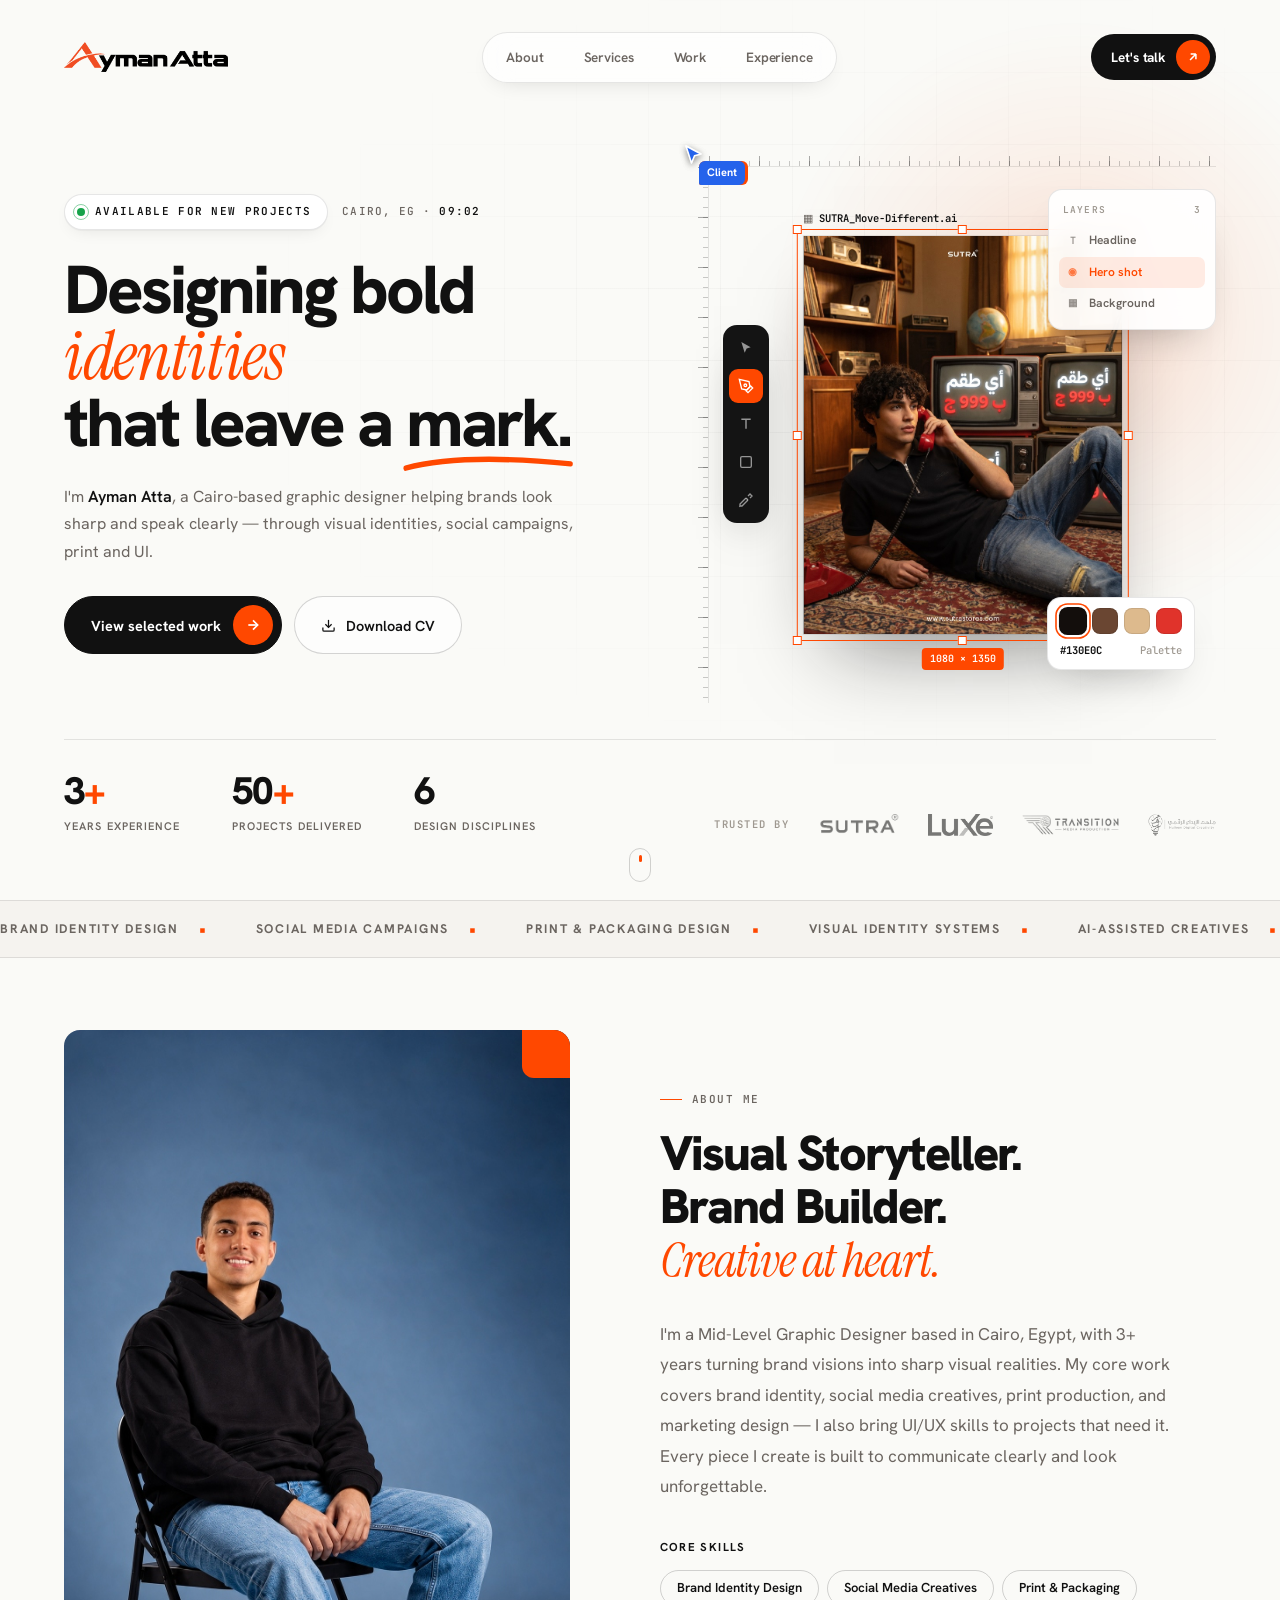
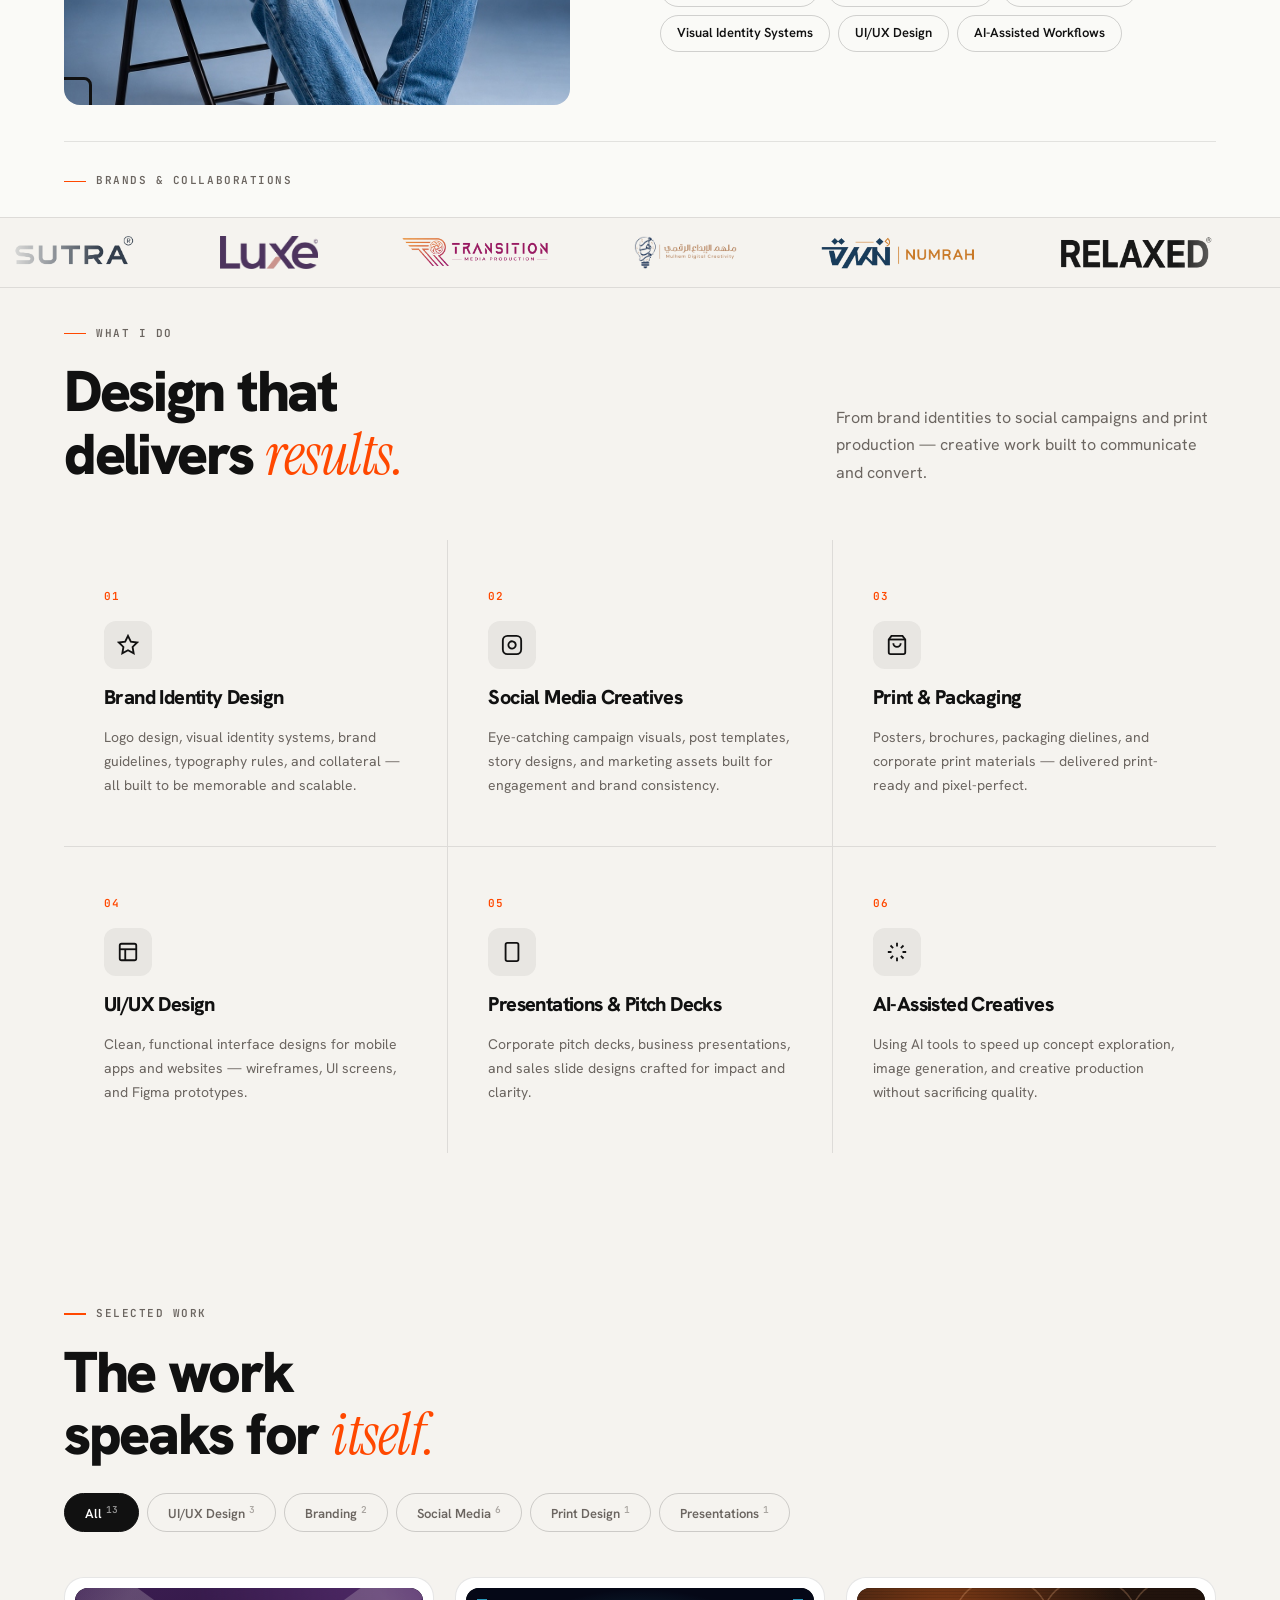
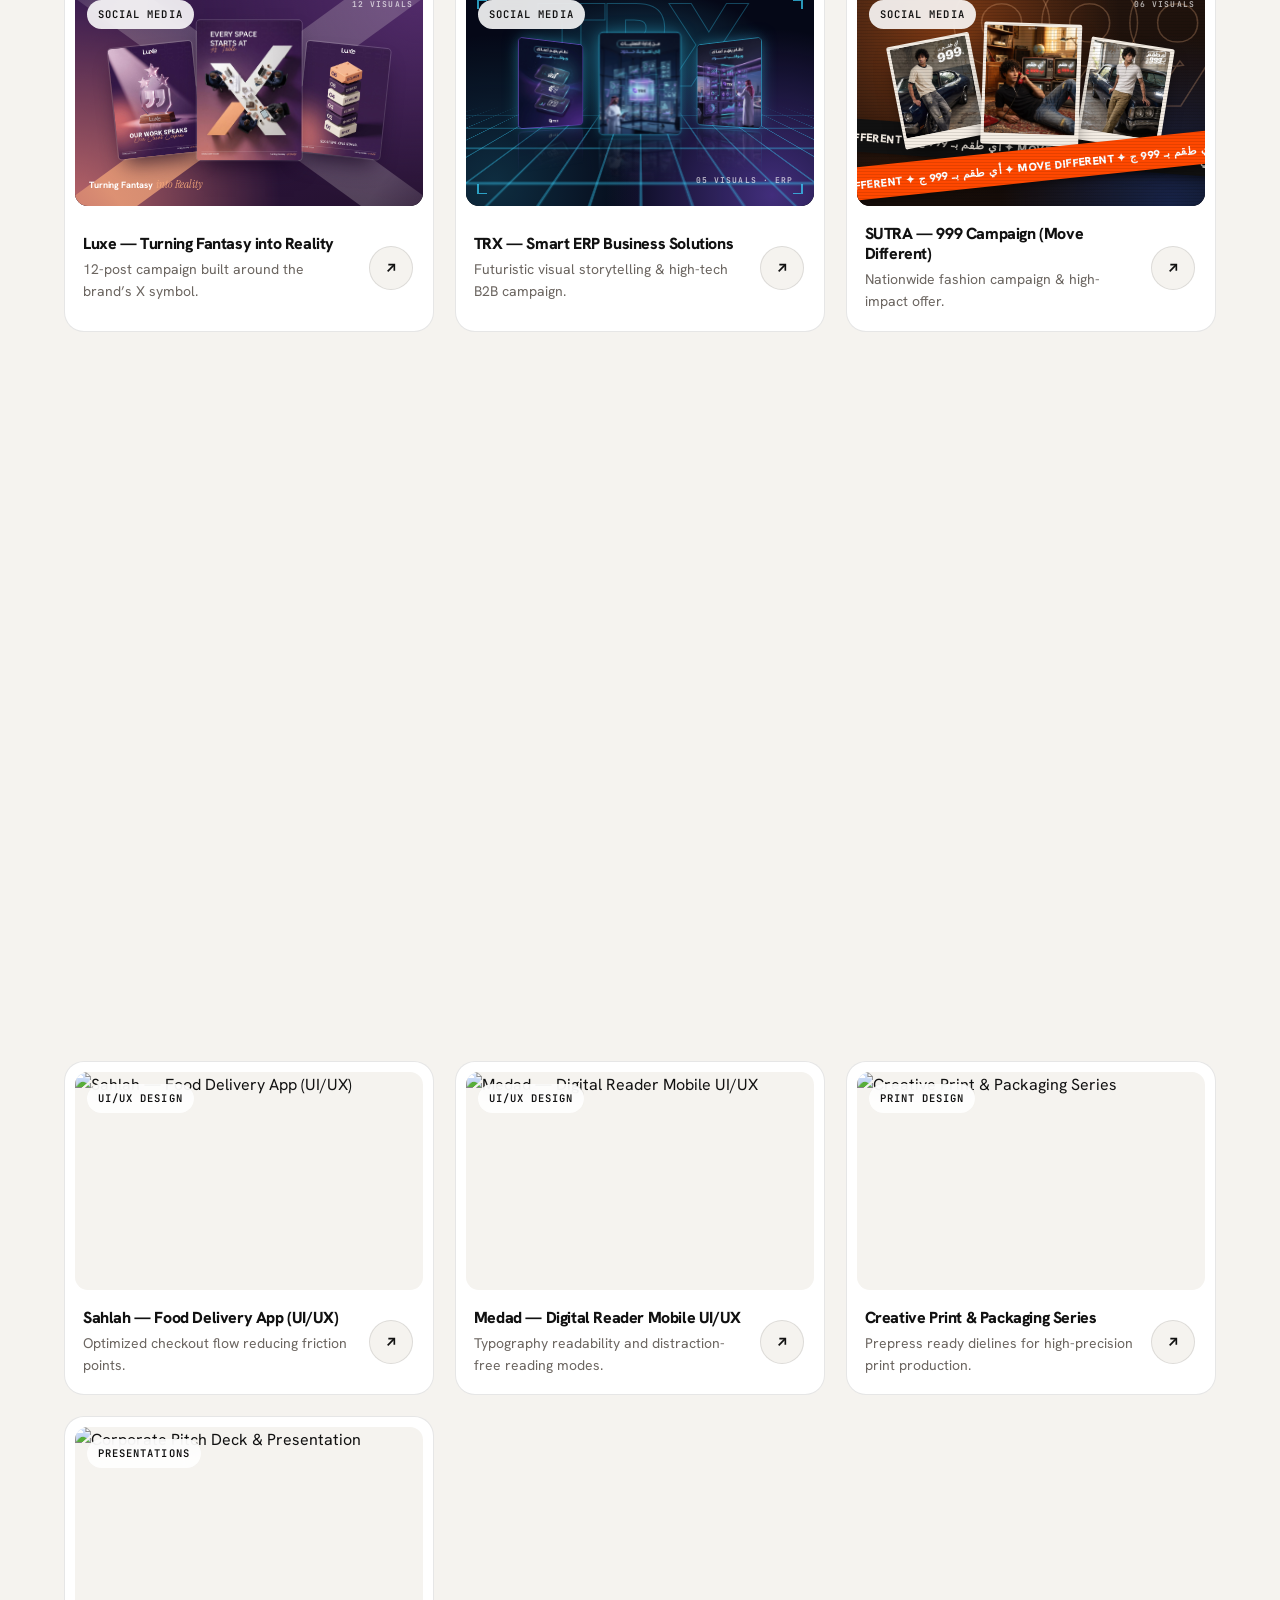
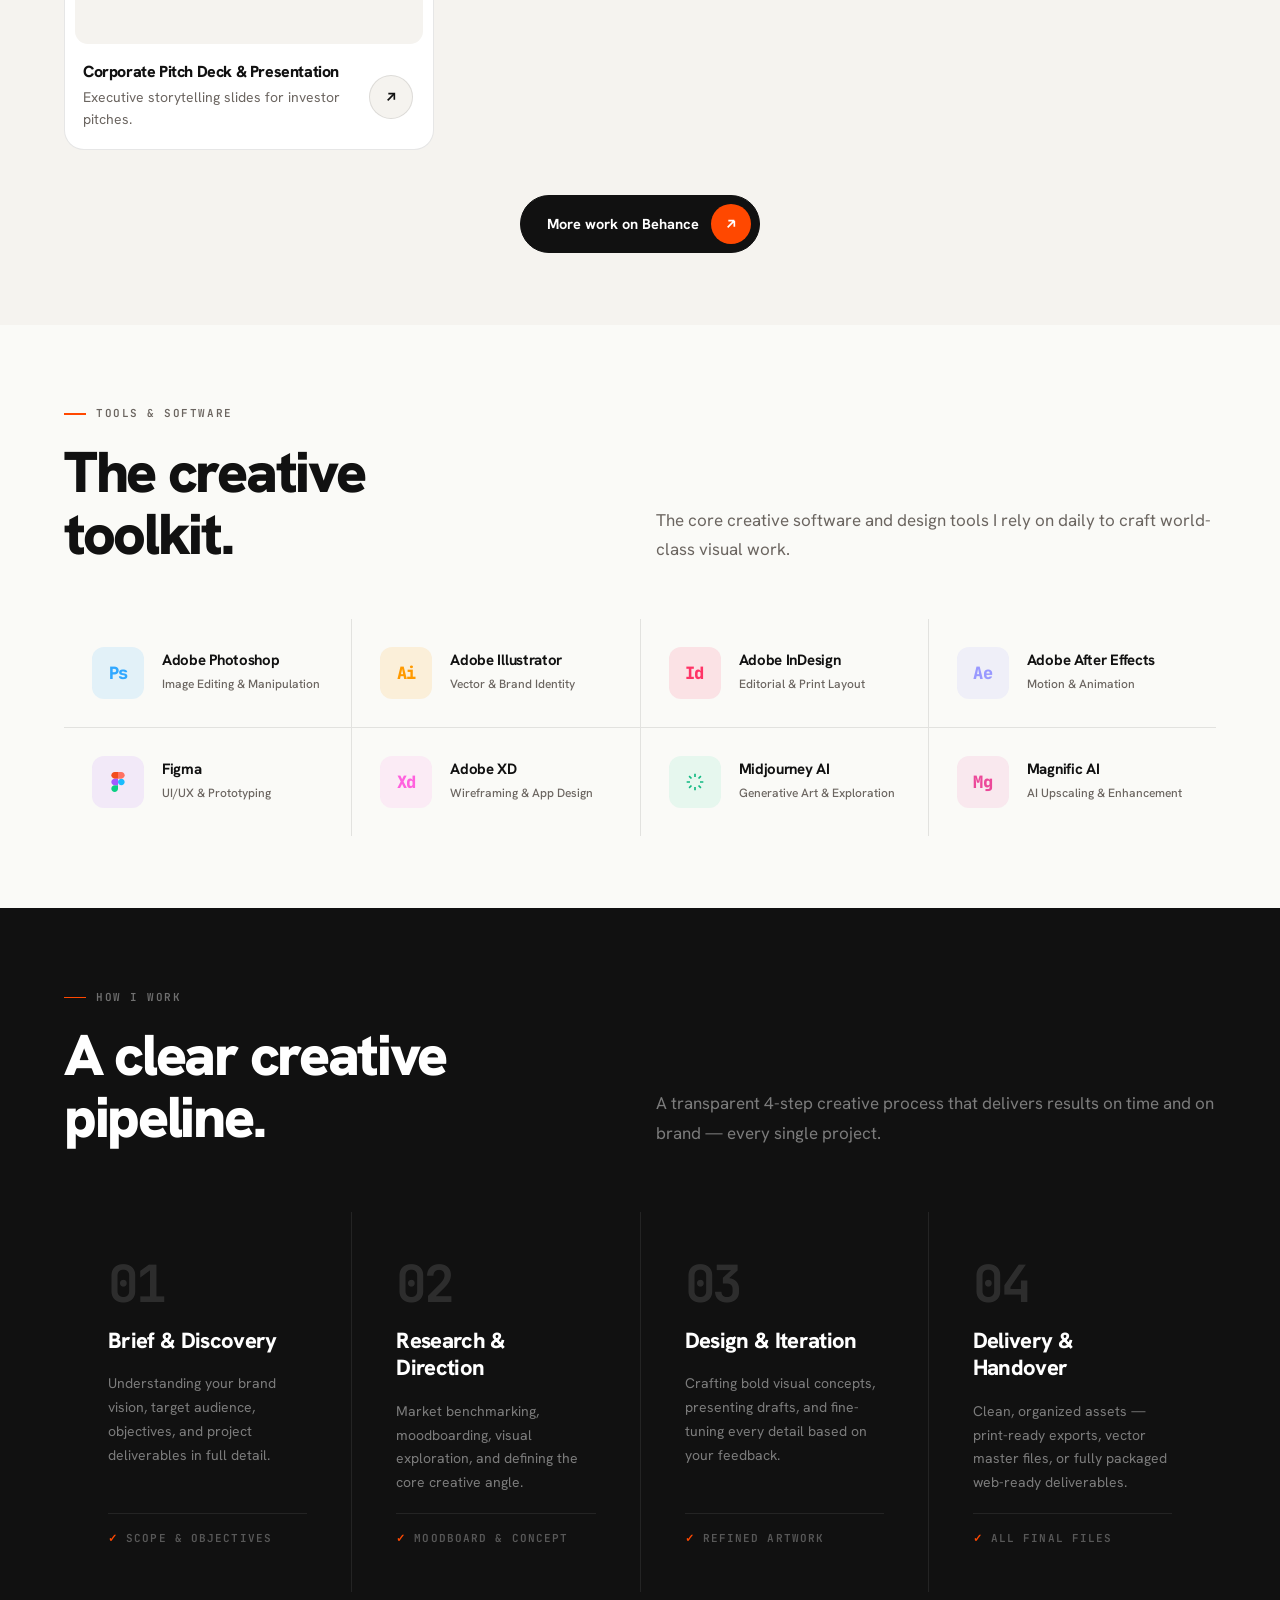
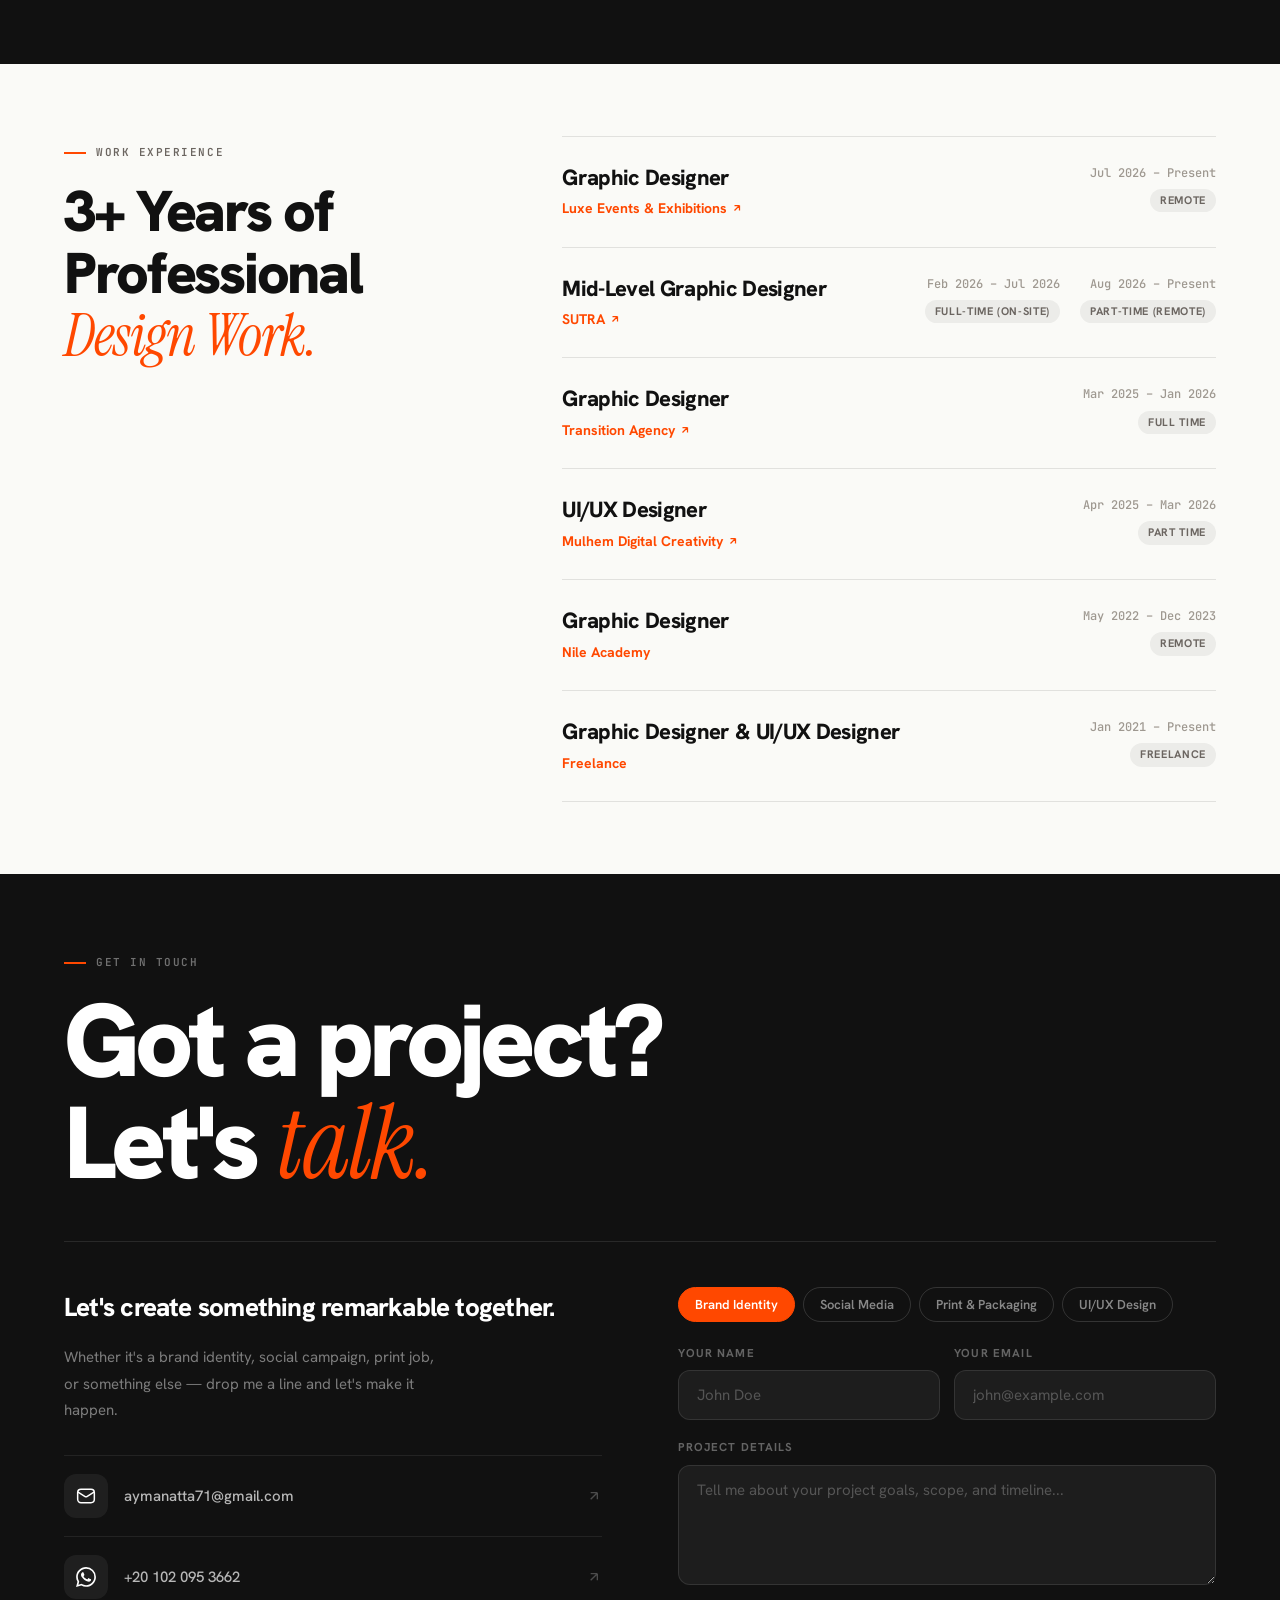
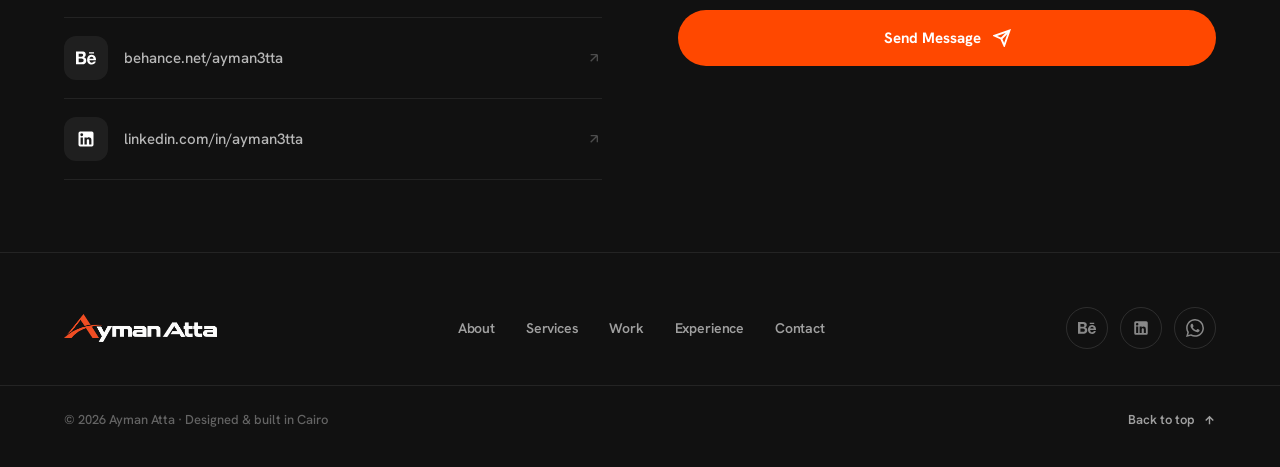
==== index.html @ 7c8985bf "feat: add luxe cover styling and version cache-busting for assets" ====
<!DOCTYPE html>
<html lang="en" class="scroll-smooth">
<head>
  <meta charset="UTF-8">
  <meta name="viewport" content="width=device-width, initial-scale=1.0">
  <title>Ayman Atta | Graphic Designer &amp; Visual Identity Specialist</title>
  <meta name="description" content="Portfolio of Ayman Atta, Mid-Level Graphic Designer based in Cairo, Egypt. Specializing in Brand Identity, Visual Design, Social Media, and Print.">
  <meta name="author" content="Ayman Atta">
  <meta name="keywords" content="Ayman Atta, Graphic Designer, Brand Identity, Visual Identity, Cairo, Egypt, Social Media Design, Print Design, UI/UX">
  <meta name="robots" content="index, follow">
  <meta name="theme-color" content="#FAFAF7">
  <meta property="og:title" content="Ayman Atta | Graphic Designer &amp; Visual Identity Specialist">
  <meta property="og:description" content="Crafting sharp visual identities, compelling print designs, and scroll-stopping social campaigns.">
  <meta property="og:type" content="website">
  <meta property="og:url" content="https://aymanatta.com/">
  <meta property="og:image" content="https://aymanatta.com/assets/projects/sutra-999/sutra-5.jpg">
  <meta property="og:site_name" content="Ayman Atta">
  <meta name="twitter:card" content="summary_large_image">
  <meta name="twitter:title" content="Ayman Atta | Graphic Designer &amp; Visual Identity Specialist">
  <meta name="twitter:description" content="Crafting sharp visual identities, compelling print designs, and scroll-stopping social campaigns.">
  <meta name="twitter:image" content="https://aymanatta.com/assets/projects/sutra-999/sutra-5.jpg">
  <link rel="canonical" href="https://aymanatta.com/">
  <link rel="preload" as="image" href="assets/projects/sutra-999/sutra-5.jpg">
  <script type="application/ld+json">{"@context":"https://schema.org","@type":"Person","name":"Ayman Atta","jobTitle":"Graphic Designer & Visual Identity Specialist","url":"https://aymanatta.com/","image":"https://aymanatta.com/assets/ayman.jpg","email":"mailto:aymanatta71@gmail.com","address":{"@type":"PostalAddress","addressLocality":"Cairo","addressCountry":"EG"},"sameAs":["https://behance.net/ayman3tta","https://linkedin.com/in/ayman3tta"],"knowsAbout":["Brand Identity","Visual Identity","Social Media Design","Print Design","UI/UX Design"]}</script>
  <link rel="icon" type="image/png" href="assets/favicon.png">
  <link rel="apple-touch-icon" href="assets/favicon.png">
  <link rel="preconnect" href="https://fonts.googleapis.com">
  <link rel="preconnect" href="https://fonts.gstatic.com" crossorigin>
  <link href="https://fonts.googleapis.com/css2?family=Hanken+Grotesk:ital,wght@0,300;0,400;0,500;0,600;0,700;0,800;0,900;1,400&family=Instrument+Serif:ital@0;1&family=JetBrains+Mono:wght@400;500;600;700&display=swap" rel="stylesheet">
  <link rel="stylesheet" href="assets/covers.css?v=4">
  <style>
    :root{--bg:#FAFAF7;--bg-warm:#F5F3EF;--bg-dark:#111111;--text:#111111;--text-muted:#6B6560;--text-dim:#9E9890;--accent:#FF4800;--border:rgba(17,17,17,0.10);--border-dark:rgba(17,17,17,0.18);--font-sans:'Hanken Grotesk',-apple-system,BlinkMacSystemFont,'Segoe UI',sans-serif;--font-mono:'JetBrains Mono','Courier New',monospace;--font-serif:'Instrument Serif',Georgia,'Times New Roman',serif;--maxw:1480px;--ease-out:cubic-bezier(0.16,1,0.3,1);--ease-in:cubic-bezier(0.85,0,0.15,1);--t:all 0.42s var(--ease-out)}
    *,*::before,*::after{box-sizing:border-box;margin:0;padding:0}
    html{scroll-behavior:smooth}
    body{background:var(--bg);color:var(--text);font-family:var(--font-sans);-webkit-font-smoothing:antialiased;overflow-x:hidden;line-height:1.6}
    ::selection{background:var(--accent);color:#fff}
    a{color:inherit;text-decoration:none}
    img{max-width:100%;display:block}
    button{cursor:pointer;font-family:var(--font-sans)}
    ::-webkit-scrollbar{width:6px}
    ::-webkit-scrollbar-track{background:var(--bg)}
    ::-webkit-scrollbar-thumb{background:#D0CDC6;border-radius:3px}
    ::-webkit-scrollbar-thumb:hover{background:var(--accent)}
    .wrap{max-width:var(--maxw);margin:0 auto;padding:0 clamp(20px,5vw,80px)}

    /* PRELOADER */
    #preloader{position:fixed;inset:0;z-index:99999;overflow:hidden;display:flex;flex-direction:column;pointer-events:auto;-webkit-user-select:none;user-select:none}
    .pre-curtain{position:absolute;width:100%;height:50.2%;left:0;right:0;will-change:transform}
    .pct-o{top:0;background-color:#FF4800;z-index:1;transition:transform .92s cubic-bezier(.85,0,.15,1) 90ms;transform:translateY(0%)}
    .pcb-o{bottom:0;background-color:#FF4800;z-index:1;transition:transform .92s cubic-bezier(.85,0,.15,1) 90ms;bottom:0;transform:translateY(0%)}
    .pct-b{top:0;background-color:#0d0d0d;z-index:2;transition:transform .88s cubic-bezier(.85,0,.15,1);transform:translateY(0%)}
    .pcb-b{bottom:0;background-color:#0d0d0d;z-index:2;transition:transform .88s cubic-bezier(.85,0,.15,1);bottom:0;transform:translateY(0%)}
    #preloader.splitting{pointer-events:none}
    #preloader.splitting .pct-o,#preloader.splitting .pct-b{transform:translateY(-100%)}
    #preloader.splitting .pcb-o,#preloader.splitting .pcb-b{transform:translateY(100%)}
    #pre-stage{position:absolute;inset:0;z-index:10;display:flex;flex-direction:column;align-items:center;justify-content:center;color:#fff;pointer-events:none}
    .pre-brand{display:inline-flex;align-items:center;gap:clamp(3px,.5vw,7px);font-size:clamp(52px,9vw,88px);font-weight:900;letter-spacing:-.04em;line-height:1;margin-bottom:clamp(20px,3.5vh,36px)}
    .pre-char-box{display:inline-flex;overflow:hidden;height:1.15em;line-height:1.15em;vertical-align:middle;position:relative}
    .pct{display:inline-block;will-change:transform;animation:pRollT 3.4s cubic-bezier(.65,0,.35,1) infinite}
    .pcb{display:inline-block;position:absolute;top:0;left:0;will-change:transform;animation:pRollB 3.4s cubic-bezier(.65,0,.35,1) infinite}
    .pa{color:#FF4800}
    .pd0{animation-delay:0s}.pd1{animation-delay:70ms}.pd2{animation-delay:.14s}.pd3{animation-delay:.21s}.pd4{animation-delay:.28s}
    @keyframes pRollT{0%,20%{transform:translateY(0%)}45%,70%{transform:translateY(-135%)}92%,to{transform:translateY(0%)}}
    @keyframes pRollB{0%,20%{transform:translateY(135%)}45%,70%{transform:translateY(0%)}92%,to{transform:translateY(135%)}}
    #pre-counter{font-family:var(--font-mono);font-size:clamp(44px,7.5vw,68px);font-weight:700;letter-spacing:-.04em;color:#fff;font-variant-numeric:tabular-nums;line-height:1}
    #pre-welcome{position:absolute;inset:0;display:none;align-items:center;justify-content:center;transition:opacity .35s ease,transform .35s ease}
    #pre-welcome.active{display:flex}
    #pre-welcome.pre-welcome-fade-out{opacity:0;transform:scale(1.06);pointer-events:none}
    .pre-welcome-row{display:flex;align-items:center;gap:clamp(2px,.7vw,10px)}
    .pwc{font-size:clamp(52px,12vw,148px);font-weight:900;letter-spacing:-.04em;color:#fff;text-transform:uppercase;opacity:0;will-change:transform,opacity;animation-duration:.58s;animation-timing-function:cubic-bezier(.16,1,.3,1);animation-fill-mode:forwards;animation-delay:var(--wd)}
    .pre-welcome-active .pfw{animation-name:flyT}
    .pre-welcome-active .pfb{animation-name:flyB}
    @keyframes flyT{0%{opacity:0;transform:translateY(-200px) rotate(-8deg)}to{opacity:1;transform:none}}
    @keyframes flyB{0%{opacity:0;transform:translateY(200px) rotate(8deg)}to{opacity:1;transform:none}}
    #pre-loading{display:flex;flex-direction:column;align-items:center;transition:opacity .3s,transform .3s}
    #pre-loading.fo{opacity:0;pointer-events:none;transform:scale(.92)}

    /* HEADER */
    #site-header{position:fixed;top:0;left:0;right:0;z-index:500;pointer-events:none;opacity:0;transform:translateY(-20px);transition:opacity .5s var(--ease-out),transform .5s var(--ease-out)}
    #site-header.visible{opacity:1;transform:translateY(0);pointer-events:auto}
    #site-header.scrolled .header-inner{padding-top:12px;padding-bottom:12px;background:rgba(250,250,247,.82);backdrop-filter:blur(18px);-webkit-backdrop-filter:blur(18px);border-bottom:1px solid var(--border)}
    #site-header.scrolled nav ul{box-shadow:none;background:rgba(17,17,17,.03)}
    .header-inner{max-width:var(--maxw);margin:0 auto;padding:clamp(20px,3.5vh,32px) clamp(20px,5vw,80px);display:flex;align-items:center;justify-content:space-between;transition:padding .4s var(--ease-out),background .4s ease}
    .nav-logo{display:inline-flex;align-items:center;position:relative}
    .site-logo{height:30px;width:auto;display:block;transition:transform .3s var(--ease-out)}
    .nav-logo:hover .site-logo{transform:scale(1.05)}
    nav ul{list-style:none;display:flex;gap:4px;padding:5px;border-radius:100px;background:rgba(255,255,255,.7);border:1px solid var(--border);backdrop-filter:blur(14px);-webkit-backdrop-filter:blur(14px);box-shadow:0 8px 24px -14px rgba(17,17,17,.2)}
    nav a{display:block;font-size:13.5px;font-weight:600;letter-spacing:-.01em;color:var(--text-muted);position:relative;padding:9px 18px;border-radius:100px;transition:color .25s,background .25s}
    
    nav a:hover,nav a.active{color:var(--text)}
    nav a:hover{background:rgba(17,17,17,.05)}
    nav a.active{background:var(--text);color:#fff}
    .btn-circle{display:inline-flex;align-items:center;gap:10px;padding:6px 6px 6px 20px;border-radius:100px;background:var(--text);color:#fff;font-size:13.5px;font-weight:700;letter-spacing:-.01em;transition:var(--t)}
    .btn-circle .bc-i{width:34px;height:34px;border-radius:50%;background:var(--accent);display:flex;align-items:center;justify-content:center;transition:transform .4s var(--ease-out),background .3s}
    .btn-circle:hover .bc-i{background:#fff;color:var(--accent);transform:rotate(-45deg)}
    .btn-circle:hover{background:var(--accent);transform:translateY(-1px)}
    .hamburger{display:none;flex-direction:column;gap:5px;background:none;border:none;padding:4px}
    .hamburger span{display:block;width:24px;height:2px;background:var(--text);border-radius:2px;transition:var(--t)}
    .hamburger.open span:nth-child(1){transform:translateY(7px) rotate(45deg)}
    .hamburger.open span:nth-child(2){opacity:0}
    .hamburger.open span:nth-child(3){transform:translateY(-7px) rotate(-45deg)}
    .mobile-nav{display:none;position:fixed;inset:0;z-index:490;background:var(--bg);padding:88px clamp(20px,5vw,40px) 32px;flex-direction:column;transform:translateY(-100%);transition:transform .55s var(--ease-in)}
    .mobile-nav{visibility:hidden;transition:transform .55s var(--ease-in),visibility 0s linear .55s}
    .mobile-nav.open{transform:translateY(0);visibility:visible;transition:transform .55s var(--ease-in),visibility 0s}
    .mobile-nav a{display:flex;align-items:center;justify-content:space-between;font-size:clamp(22px,5vw,28px);font-weight:800;letter-spacing:-.03em;color:var(--text);padding:18px 0;border-bottom:1px solid var(--border);transition:color .2s,padding-left .2s}
    .mobile-nav a:hover,.mobile-nav a:active{color:var(--accent);padding-left:6px}
    .mn-foot{margin-top:auto;display:flex;flex-direction:column;gap:18px}
    .mobile-nav .mn-foot .btn-p{justify-content:space-between;font-size:15px;color:#fff;border-bottom:none;padding:8px 8px 8px 22px}
    .mobile-nav .mn-foot .btn-p:hover{padding-left:22px;color:#fff}
    .mn-soc{display:flex;gap:20px}
    .mobile-nav .mn-soc a{font-size:13px;font-weight:600;letter-spacing:0;color:var(--text-muted);padding:0;border:none}


    /* HERO (v2) */
    #home{min-height:100svh;display:flex;flex-direction:column;justify-content:center;padding:clamp(104px,14vh,132px) 0 clamp(28px,5vh,48px);position:relative;overflow:hidden;background:var(--bg);isolation:isolate}
    .hero-grid-bg{position:absolute;inset:0;z-index:-1;pointer-events:none;background-image:linear-gradient(to right,rgba(17,17,17,.045) 1px,transparent 1px),linear-gradient(to bottom,rgba(17,17,17,.045) 1px,transparent 1px);background-size:72px 72px;-webkit-mask-image:radial-gradient(ellipse 70% 60% at 70% 40%,#000 0%,transparent 75%);mask-image:radial-gradient(ellipse 70% 60% at 70% 40%,#000 0%,transparent 75%)}
    .hero-glow{position:absolute;z-index:-1;pointer-events:none;width:clamp(420px,48vw,760px);aspect-ratio:1;right:-8%;top:2%;border-radius:50%;background:radial-gradient(circle,rgba(255,72,0,.16) 0%,rgba(255,72,0,.05) 40%,transparent 70%);filter:blur(10px);animation:blobPulse 9s ease-in-out infinite}
    @keyframes blobPulse{0%,100%{transform:scale(1)}50%{transform:scale(1.08) translate(-20px,20px)}}

    #home>.wrap{width:100%}
    .hero-layout{display:grid;grid-template-columns:minmax(0,1.05fr) minmax(0,1fr);gap:clamp(32px,5vw,88px);align-items:center}
    .hero-cnt{position:relative;z-index:2}

    /* reveal-on-load helper for hero parts */
    .h-in{opacity:0;transform:translateY(24px);transition:opacity .9s var(--ease-out),transform .9s var(--ease-out)}
    .h-in.in{opacity:1;transform:none}

    /* meta row */
    .hero-meta{display:flex;align-items:center;flex-wrap:wrap;gap:10px 14px;margin-bottom:clamp(18px,3vh,30px)}
    .hero-ey{display:inline-flex;align-items:center;gap:10px;font-family:var(--font-mono);font-size:11px;font-weight:600;letter-spacing:.12em;text-transform:uppercase;color:var(--text);background:#fff;border:1px solid var(--border);padding:8px 16px 8px 12px;border-radius:100px;box-shadow:0 1px 0 rgba(17,17,17,.03),0 6px 18px -8px rgba(17,17,17,.12)}
    .ey-dot{position:relative;width:8px;height:8px;border-radius:50%;background:#16a34a;flex-shrink:0}
    .ey-dot::after{content:'';position:absolute;inset:-4px;border-radius:50%;border:1.5px solid #16a34a;opacity:.5;animation:ping 2s var(--ease-out) infinite}
    @keyframes ping{0%{transform:scale(.6);opacity:.7}100%{transform:scale(1.6);opacity:0}}
    .hero-loc{font-family:var(--font-mono);font-size:11px;font-weight:500;letter-spacing:.1em;text-transform:uppercase;color:var(--text-muted);display:inline-flex;align-items:center;gap:8px}
    .hero-loc b{color:var(--text);font-weight:600;font-variant-numeric:tabular-nums}

    /* Title */
    .hero-title{font-size:clamp(46px,5.3vw,88px);font-weight:800;letter-spacing:-.045em;line-height:.98;color:var(--text)}
    .hero-title .ln{display:block;white-space:nowrap}
    .serif{font-family:var(--font-serif);font-weight:400;font-style:italic;letter-spacing:-.02em}
    .rot{position:relative;display:inline-grid;vertical-align:bottom;overflow:hidden;color:var(--accent);padding:0 .08em .06em 0;margin-bottom:-.06em}
    .rot-w{grid-area:1/1;display:block;white-space:nowrap;transform:translateY(105%);opacity:0;transition:transform .8s var(--ease-out),opacity .5s ease}
    .rot-w.on{transform:none;opacity:1}
    .rot-w.out{transform:translateY(-105%);opacity:0}
    .hero-title .mark{position:relative;white-space:nowrap}
    .hero-title .mark svg{position:absolute;left:-2%;bottom:-.12em;width:104%;height:.32em;overflow:visible}
    .hero-title .mark path{stroke:var(--accent);stroke-width:5;fill:none;stroke-linecap:round;stroke-dasharray:420;stroke-dashoffset:420;transition:stroke-dashoffset 1.2s var(--ease-out) .9s}
    .hero-title.in .mark path{stroke-dashoffset:0}

    .hero-desc{font-size:clamp(15px,1.25vw,17.5px);color:var(--text-muted);line-height:1.7;max-width:520px;margin-top:clamp(20px,3vh,30px)}
    .hero-desc strong{color:var(--text);font-weight:600}
    .hero-acts{display:flex;gap:12px;flex-wrap:wrap;margin-top:clamp(22px,3.5vh,34px)}

    /* CTA Buttons */
    .btn-p{display:inline-flex;align-items:center;gap:12px;padding:8px 8px 8px 26px;min-height:56px;border-radius:100px;background:var(--text);color:#fff;font-size:14.5px;font-weight:700;border:1.5px solid var(--text);transition:var(--t)}
    .btn-p .bi{width:40px;height:40px;border-radius:50%;background:var(--accent);display:inline-flex;align-items:center;justify-content:center;transition:transform .45s var(--ease-out)}
    .btn-p:hover{background:var(--accent);border-color:var(--accent);transform:translateY(-2px);box-shadow:0 14px 30px -12px rgba(255,72,0,.6)}
    .btn-p:hover .bi{background:#fff;color:var(--accent);transform:rotate(-45deg)}
    .modal-acts .btn-p{padding:12px 24px;min-height:0}
    .btn-s{display:inline-flex;align-items:center;gap:10px;padding:16px 26px;min-height:56px;border-radius:100px;background:rgba(255,255,255,.6);backdrop-filter:blur(6px);color:var(--text);font-size:14.5px;font-weight:600;border:1.5px solid var(--border-dark);transition:var(--t)}
    .btn-s:hover{border-color:var(--text);background:#fff;transform:translateY(-2px)}

    /* Hero visual: live design canvas */
    .hero-vis{position:relative;height:clamp(440px,62vh,600px);opacity:0;transform:translateY(24px);transition:opacity 1s var(--ease-out),transform 1s var(--ease-out)}
    .hero-vis.in{opacity:1;transform:none}
    .cv-ruler-x,.cv-ruler-y{position:absolute;pointer-events:none;color:var(--text-dim)}
    .cv-ruler-x{top:0;left:24px;right:0;height:22px;border-bottom:1px solid var(--border);background:repeating-linear-gradient(to right,rgba(17,17,17,.22) 0 1px,transparent 1px 10px) left bottom/100% 5px no-repeat,repeating-linear-gradient(to right,rgba(17,17,17,.35) 0 1px,transparent 1px 50px) left bottom/100% 10px no-repeat}
    .cv-ruler-y{top:22px;left:0;bottom:0;width:24px;border-right:1px solid var(--border);background:repeating-linear-gradient(to bottom,rgba(17,17,17,.22) 0 1px,transparent 1px 10px) right top/5px 100% no-repeat,repeating-linear-gradient(to bottom,rgba(17,17,17,.35) 0 1px,transparent 1px 50px) right top/10px 100% no-repeat}

    .cv-board{position:absolute;left:calc(50% + 12px);top:calc(50% + 11px);width:min(60%,380px);aspect-ratio:4/5;transform:translate(-50%,-50%);cursor:pointer}
    .cv-art{position:absolute;inset:0;overflow:hidden;background:#111;box-shadow:0 40px 80px -30px rgba(17,17,17,.5),0 0 0 1px rgba(17,17,17,.08)}
    .cv-art img{position:absolute;inset:0;width:100%;height:100%;object-fit:cover;opacity:0;transform:scale(1.08);transition:opacity .9s ease,transform 4.5s var(--ease-out)}
    .cv-art img.on{opacity:1;transform:scale(1)}
    .cv-art::after{content:'';position:absolute;inset:0;background:linear-gradient(115deg,transparent 40%,rgba(255,255,255,.35) 50%,transparent 60%);transform:translateX(-120%);pointer-events:none}
    .cv-art.flash::after{transition:transform .9s ease;transform:translateX(120%)}
    .cv-name{position:absolute;bottom:100%;left:0;margin-bottom:9px;font-family:var(--font-mono);font-size:10.5px;font-weight:500;color:var(--text-muted);white-space:nowrap;display:flex;gap:6px;align-items:center}
    .cv-name b{color:var(--text);font-weight:600}
    .cv-size{position:absolute;top:100%;left:50%;transform:translateX(-50%);margin-top:14px;font-family:var(--font-mono);font-size:10px;font-weight:600;color:#fff;background:var(--accent);padding:3px 8px;border-radius:4px;white-space:nowrap}
    .cv-sel{position:absolute;inset:-7px;border:1.5px solid var(--accent);pointer-events:none}
    .cv-sel i{position:absolute;width:9px;height:9px;background:#fff;border:1.5px solid var(--accent)}
    .cv-sel i:nth-child(1){top:-5px;left:-5px}.cv-sel i:nth-child(2){top:-5px;left:calc(50% - 4.5px)}.cv-sel i:nth-child(3){top:-5px;right:-5px}
    .cv-sel i:nth-child(4){top:calc(50% - 4.5px);right:-5px}.cv-sel i:nth-child(5){bottom:-5px;right:-5px}.cv-sel i:nth-child(6){bottom:-5px;left:calc(50% - 4.5px)}
    .cv-sel i:nth-child(7){bottom:-5px;left:-5px}.cv-sel i:nth-child(8){top:calc(50% - 4.5px);left:-5px}

    /* toolbar */
    .cv-tools{position:absolute;left:38px;top:50%;transform:translateY(-50%);z-index:6;display:flex;flex-direction:column;gap:4px;padding:6px;border-radius:14px;background:#141414;box-shadow:0 20px 40px -18px rgba(17,17,17,.6)}
    .cv-tools span{width:34px;height:34px;border-radius:9px;display:flex;align-items:center;justify-content:center;color:rgba(255,255,255,.55);transition:background .3s,color .3s}
    .cv-tools span.on{background:var(--accent);color:#fff}
    .cv-tools span svg{width:16px;height:16px}

    /* layers panel */
    .cv-layers{position:absolute;right:0;top:44px;z-index:6;width:168px;padding:10px;border-radius:14px;background:rgba(255,255,255,.92);backdrop-filter:blur(12px);-webkit-backdrop-filter:blur(12px);border:1px solid var(--border);box-shadow:0 20px 40px -22px rgba(17,17,17,.35)}
    .cv-ph{font-family:var(--font-mono);font-size:9.5px;font-weight:600;letter-spacing:.12em;text-transform:uppercase;color:var(--text-dim);padding:2px 4px 8px;display:flex;justify-content:space-between}
    .cv-layers div.r{display:flex;align-items:center;gap:8px;padding:6px 6px;border-radius:7px;font-size:12px;font-weight:600;color:var(--text-muted);transition:background .3s,color .3s}
    .cv-layers div.r.on{background:rgba(255,72,0,.1);color:var(--accent)}
    .cv-layers div.r em{font-style:normal;font-family:var(--font-mono);font-size:10px;width:16px;text-align:center;opacity:.7}

    /* palette panel */
    .cv-pal{position:absolute;right:4%;bottom:6%;z-index:6;padding:10px 12px;border-radius:14px;background:#fff;border:1px solid var(--border);box-shadow:0 20px 40px -22px rgba(17,17,17,.35)}
    .cv-sw{display:flex;gap:6px}
    .cv-sw i{width:26px;height:26px;border-radius:8px;box-shadow:inset 0 0 0 1px rgba(17,17,17,.1);transition:background .7s ease,transform .3s}
    .cv-sw i:first-child{transform:scale(1.08);box-shadow:inset 0 0 0 1px rgba(17,17,17,.1),0 0 0 2px #fff,0 0 0 3.5px var(--accent)}
    .cv-hex{margin-top:8px;font-family:var(--font-mono);font-size:10.5px;font-weight:600;color:var(--text);display:flex;justify-content:space-between;gap:10px}
    .cv-hex span{color:var(--text-dim);font-weight:500}

    /* live cursors + comment */
    .cv-cur{position:absolute;z-index:8;top:0;left:0;pointer-events:none;will-change:transform}
    .cv-cur svg{display:block;filter:drop-shadow(0 2px 3px rgba(0,0,0,.25))}
    .cv-cur b{position:absolute;left:14px;top:16px;font-size:11px;font-weight:700;color:#fff;padding:3px 8px;border-radius:6px 6px 6px 2px;white-space:nowrap}
    .cv-cur.me{animation:curA 10s cubic-bezier(.65,0,.35,1) infinite}
    .cv-cur.me b{background:var(--accent)}
    .cv-cur.cl{animation:curB 10s cubic-bezier(.65,0,.35,1) infinite}
    .cv-cur.cl b{background:#2563eb}
    @keyframes curA{0%,10%{left:30%;top:26%}30%,42%{left:68%;top:76%}62%,72%{left:84%;top:86%}88%{left:46%;top:46%}100%{left:30%;top:26%}}
    @keyframes curB{0%,20%{left:90%;top:58%}40%{left:40%;top:70%}52%,90%{left:24%;top:70%}100%{left:90%;top:58%}}
    .cv-cmt{position:absolute;z-index:9;left:3%;bottom:7%;display:flex;gap:8px;align-items:flex-start;max-width:210px;padding:10px 12px;border-radius:14px 14px 14px 4px;background:#fff;border:1px solid var(--border);box-shadow:0 20px 40px -18px rgba(17,17,17,.35);font-size:12px;line-height:1.4;color:var(--text);opacity:0;transform:translateY(8px) scale(.96);animation:cmt 10s var(--ease-out) infinite}
    .cv-cmt .av{width:24px;height:24px;border-radius:50%;background:#2563eb;color:#fff;font-size:11px;font-weight:800;display:flex;align-items:center;justify-content:center;flex-shrink:0}
    .cv-cmt small{display:block;font-size:10px;color:var(--text-dim);font-weight:600}
    @keyframes cmt{0%,52%{opacity:0;transform:translateY(8px) scale(.96)}58%,88%{opacity:1;transform:none}94%,100%{opacity:0;transform:translateY(-6px)}}

    /* bottom bar: stats + trusted */
    .hero-bottom{display:flex;align-items:flex-end;justify-content:space-between;gap:28px 48px;flex-wrap:wrap;margin-top:clamp(24px,4vh,48px);padding-top:clamp(22px,3.5vh,32px);border-top:1px solid var(--border)}
    .hero-stats{display:flex;gap:clamp(24px,4vw,56px)}
    .st-num{font-size:clamp(28px,3vw,42px);font-weight:800;letter-spacing:-.04em;color:var(--text);line-height:1;font-variant-numeric:tabular-nums}
    .st-num .sta{color:var(--accent)}
    .st-lbl{font-size:11px;color:var(--text-muted);font-weight:600;letter-spacing:.1em;text-transform:uppercase;margin-top:8px}
    .hero-trust{display:flex;align-items:center;gap:clamp(16px,2.2vw,32px);flex-wrap:wrap}
    .hero-trust span{font-family:var(--font-mono);font-size:10.5px;font-weight:600;letter-spacing:.14em;text-transform:uppercase;color:var(--text-dim)}
    .hero-trust img{height:22px;width:auto;max-width:110px;object-fit:contain;filter:grayscale(1) contrast(1.1);opacity:.6;mix-blend-mode:multiply;transition:opacity .3s,filter .3s}
    .hero-trust a:hover img{opacity:1;filter:none}
    .hero-scroll{position:absolute;left:50%;bottom:18px;transform:translateX(-50%);width:22px;height:34px;border-radius:12px;border:1.5px solid var(--border-dark);display:flex;justify-content:center;padding-top:6px}
    .hero-scroll::before{content:'';width:3px;height:7px;border-radius:2px;background:var(--accent);animation:scrollDot 1.8s var(--ease-out) infinite}
    @keyframes scrollDot{0%{transform:translateY(0);opacity:1}80%{transform:translateY(12px);opacity:0}100%{opacity:0}}

    @media(max-width:1024px){
      .hero-layout{grid-template-columns:1fr}
      .hero-vis{height:clamp(440px,62vw,540px);max-width:640px;width:100%;margin:24px auto 0}
      .hero-scroll{display:none}
    }
    @media(max-width:640px){
      #home{padding-top:96px;min-height:auto}
      .hero-title{font-size:clamp(38px,11vw,54px)}
      .hero-title .ln{white-space:normal}
      .hero-desc{font-size:15px;line-height:1.65}
      .hero-acts{width:100%;flex-direction:column}
      .hero-acts a{width:100%;justify-content:space-between}
      .btn-s{justify-content:center!important}
      .btn-p{padding-left:20px}
      .btn-s{padding:14px 18px}
      .hero-vis{height:clamp(400px,112vw,470px)}
      .cv-layers{display:none}
      .cv-ruler-x,.cv-ruler-y{display:none}
      .cv-board{left:50%;top:50%;width:min(66%,280px)}
      .cv-tools{left:0;padding:4px;border-radius:11px}
      .cv-tools span{width:28px;height:28px}
      .cv-tools span svg{width:13px;height:13px}
      .cv-pal{right:0;bottom:2%;padding:8px}
      .cv-sw i{width:18px;height:18px;border-radius:6px}
      .cv-hex{font-size:9px}
      .cv-cmt{left:0;bottom:16%;max-width:170px;font-size:11px;padding:8px 10px}
      .cv-name{font-size:9.5px}
      .hero-bottom{flex-direction:column;align-items:flex-start;gap:22px}
      .hero-stats{width:100%;justify-content:space-between;gap:12px}
      .st-lbl{font-size:9.5px;letter-spacing:.08em}
      .hero-trust{gap:14px 20px}
      .hero-trust span{width:100%}
      .hero-trust img{height:18px;max-width:84px}
    }

    /* MARQUEE */
    .mq-sec{overflow:hidden;border-top:1px solid var(--border);border-bottom:1px solid var(--border);background:var(--bg-warm);padding:18px 0}
    .mq-track{display:flex;gap:48px;width:max-content;animation:mqScroll 28s linear infinite}
    .mq-item{display:flex;align-items:center;gap:20px;font-size:12.5px;font-weight:700;letter-spacing:.14em;text-transform:uppercase;color:var(--text-muted);white-space:nowrap}
    .mq-dot{color:var(--accent);font-size:18px;line-height:1}
    @keyframes mqScroll{0%{transform:translateX(0)}100%{transform:translateX(-50%)}}

    /* SHARED */
    section{padding:clamp(52px,8vh,100px) 0}
    .sec-lbl{display:inline-flex;align-items:center;gap:10px;font-family:var(--font-mono);font-size:11px;font-weight:600;letter-spacing:.14em;text-transform:uppercase;color:var(--text-muted);margin-bottom:clamp(12px,2vh,22px)}
    .sec-lbl::before{content:'';width:22px;height:1.5px;background:var(--accent);display:block}
    .sec-title{font-size:clamp(28px,4.5vw,60px);font-weight:900;letter-spacing:-.04em;line-height:1.08;color:var(--text)}
    .sec-title .ac,.ct-giant .ac,.about-h .ac{color:var(--accent);font-family:var(--font-serif);font-style:italic;font-weight:400;letter-spacing:-.02em}
    :focus-visible{outline:2px solid var(--accent);outline-offset:3px;border-radius:6px}
    .reveal{opacity:0;transform:translateY(28px);transition:opacity .75s var(--ease-out),transform .75s var(--ease-out)}
    .reveal.in{opacity:1;transform:translateY(0)}

    /* ABOUT */
    #about{background:var(--bg);padding-bottom:clamp(20px,3vh,36px)}
    .about-grid{display:grid;grid-template-columns:1fr 1.1fr;gap:clamp(40px,7vw,100px);align-items:center}
    .about-pw{position:relative;aspect-ratio:3/4;border-radius:16px;overflow:hidden;background:var(--bg-warm)}
    .about-pw img{width:100%;height:100%;object-fit:cover;object-position:top center;transition:transform .8s var(--ease-out)}
    .about-pw:hover img{transform:scale(1.04)}
    .about-pw::before{content:'';position:absolute;top:-12px;right:-12px;width:60px;height:60px;border-radius:12px;background:var(--accent);z-index:2}
    .about-pw::after{content:'';position:absolute;bottom:-12px;left:-12px;width:40px;height:40px;border-radius:8px;border:3px solid var(--text);z-index:2}
    .about-h{font-size:clamp(28px,3.8vw,52px);font-weight:900;letter-spacing:-.04em;line-height:1.1;margin-bottom:clamp(20px,3.5vh,32px)}
    .about-bio{font-size:clamp(15px,1.4vw,17px);color:var(--text-muted);line-height:1.8;margin-bottom:clamp(24px,4vh,40px);max-width:520px}
    .sk-title{font-size:11.5px;font-weight:700;letter-spacing:.12em;text-transform:uppercase;color:var(--text);margin-bottom:14px}
    .tags{display:flex;flex-wrap:wrap;gap:8px}
    .tag{padding:7px 16px;border-radius:100px;border:1.5px solid var(--border-dark);font-size:13px;font-weight:600;color:var(--text);transition:var(--t);cursor:default}
    .tag:hover{background:var(--accent);border-color:var(--accent);color:#fff}

    /* SERVICES */
    #services{background:var(--bg-warm);padding-top:clamp(28px,3vh,44px)}
    .sv-hdr{display:flex;align-items:flex-end;justify-content:space-between;gap:32px;margin-bottom:clamp(40px,6vh,64px);flex-wrap:wrap}
    .sv-grid{display:grid;grid-template-columns:repeat(3,1fr);gap:1px;background:var(--border)}
    .sv-item{background:var(--bg-warm);padding:clamp(28px,4vw,48px) clamp(24px,3.5vw,40px);display:flex;flex-direction:column;gap:16px;transition:background .3s;position:relative;overflow:hidden}
    .sv-item::before{content:'';position:absolute;top:0;left:0;width:3px;height:0;background:var(--accent);transition:height .4s var(--ease-out)}
    .sv-item:hover::before{height:100%}
    .sv-item:hover{background:#fff}
    .sv-n{font-family:var(--font-mono);font-size:11px;font-weight:600;letter-spacing:.1em;color:var(--accent)}
    .sv-ic{width:48px;height:48px;border-radius:12px;background:rgba(17,17,17,.06);display:flex;align-items:center;justify-content:center;transition:var(--t);flex-shrink:0}
    .sv-item:hover .sv-ic{background:var(--accent);color:#fff}
    .sv-nm{font-size:clamp(17px,1.8vw,20px);font-weight:800;letter-spacing:-.03em;line-height:1.25}
    .sv-ds{font-size:14px;color:var(--text-muted);line-height:1.7}

    /* TOOLS */
    #tools{background:var(--bg)}
    .tl-hdr{display:grid;grid-template-columns:1fr 1fr;gap:32px;align-items:end;margin-bottom:clamp(40px,6vh,64px)}
    .tl-ds{font-size:clamp(15px,1.4vw,17px);color:var(--text-muted);line-height:1.75;align-self:end}
    .tl-grid{display:grid;grid-template-columns:repeat(4,1fr);gap:1px;background:var(--border)}
    .tl-card{background:var(--bg);padding:28px;display:flex;align-items:center;gap:18px;transition:background .3s;cursor:default}
    .tl-card:hover{background:var(--bg-warm)}
    .tl-bdg{width:52px;height:52px;border-radius:12px;display:flex;align-items:center;justify-content:center;font-family:var(--font-mono);font-weight:800;font-size:17px;letter-spacing:-.04em;flex-shrink:0;transition:transform .3s var(--ease-out)}
    .tl-card:hover .tl-bdg{transform:scale(1.1) rotate(3deg)}
    .tl-bdg.ps{background:rgba(49,168,255,.12);color:#31a8ff}
    .tl-bdg.ai{background:rgba(255,154,0,.12);color:#ff9a00}
    .tl-bdg.id{background:rgba(255,51,102,.12);color:#ff3366}
    .tl-bdg.ae{background:rgba(153,153,255,.12);color:#9999ff}
    .tl-bdg.fg{background:rgba(168,85,247,.1);color:#a855f7}
    .tl-bdg.xd{background:rgba(255,97,222,.1);color:#ff61de}
    .tl-bdg.mj{background:rgba(52,211,153,.1);color:#10b981}
    .tl-bdg.mg{background:rgba(236,72,153,.1);color:#ec4899}
    .tl-inf h3{font-size:15px;font-weight:700;letter-spacing:-.02em;line-height:1.3}
    .tl-inf span{font-size:12px;color:var(--text-muted);font-weight:500}

    /* PROCESS */
    #process{background:var(--bg-dark);color:#fff}
    #process .sec-lbl{color:rgba(255,255,255,.4)}
    #process .sec-title{color:#fff}
    .pr-hdr{display:grid;grid-template-columns:1fr 1fr;gap:32px;align-items:end;margin-bottom:clamp(48px,7vh,80px)}
    .pr-ds{font-size:clamp(15px,1.4vw,17px);color:rgba(255,255,255,.45);line-height:1.75;align-self:end}
    .pr-steps{display:grid;grid-template-columns:repeat(4,1fr);gap:1px;background:rgba(255,255,255,.08)}
    .pr-step{background:var(--bg-dark);padding:clamp(28px,3.5vw,44px);display:flex;flex-direction:column;gap:18px;border-top:2px solid transparent;transition:border-color .3s,background .3s}
    .pr-step:hover{background:rgba(255,255,255,.03);border-top-color:var(--accent)}
    .pr-num{font-family:var(--font-mono);font-size:clamp(32px,4vw,52px);font-weight:700;letter-spacing:-.06em;color:rgba(255,255,255,.12);line-height:1;transition:color .3s}
    .pr-step:hover .pr-num{color:var(--accent)}
    .pr-ttl{font-size:clamp(17px,1.8vw,22px);font-weight:800;letter-spacing:-.03em;line-height:1.25}
    .pr-dsc{font-size:14px;color:rgba(255,255,255,.45);line-height:1.7;flex:1}
    .pr-tag{font-family:var(--font-mono);font-size:11px;font-weight:600;letter-spacing:.1em;text-transform:uppercase;color:rgba(255,255,255,.3);padding-top:16px;border-top:1px solid rgba(255,255,255,.08);display:flex;align-items:center;gap:8px}
    .pr-tag::before{content:'\2713';color:var(--accent)}

    /* EXPERIENCE */
    #experience{background:var(--bg)}
    .ex-grid{display:grid;grid-template-columns:1fr 1.6fr;gap:clamp(40px,7vw,100px);align-items:start}
    .ex-sticky{position:sticky;top:100px}
    .ex-count{font-size:clamp(64px,10vw,110px);font-weight:900;letter-spacing:-.06em;line-height:1;color:var(--accent)}
    .ex-clbl{font-size:14px;color:var(--text-muted);font-weight:500;letter-spacing:.05em;text-transform:uppercase}
    .ex-list{display:flex;flex-direction:column}
    .ex-item{padding:clamp(20px,3vh,32px) 0;border-bottom:1px solid var(--border);display:grid;grid-template-columns:1fr auto;gap:20px;align-items:start;transition:padding-left .3s}
    .ex-item:first-child{border-top:1px solid var(--border)}
    .ex-item:hover{padding-left:8px}
    .ex-role{font-size:clamp(17px,1.8vw,22px);font-weight:800;letter-spacing:-.03em;line-height:1.25;margin-bottom:6px}
    .br-mob{display:none}
    @media(min-width:769px){.ex-role-sutra{white-space:nowrap}}
    .ex-org{font-size:14px;color:var(--text-muted);font-weight:500}
    .ex-org .ao{color:var(--accent);font-weight:700}
    .ex-org a.ao{display:inline-flex;align-items:center;gap:4px;text-decoration:none;transition:opacity .2s}
    .ex-org a.ao:hover{opacity:.85}
    .ex-org a.ao svg{transition:transform .25s var(--ease-out)}
    .ex-org a.ao:hover svg{transform:translate(2px,-2px)}
    .ex-meta{text-align:right}
    .ex-dates{font-family:var(--font-mono);font-size:12px;color:var(--text-dim);font-weight:500;white-space:nowrap}
    .ex-type{display:inline-block;font-size:11px;font-weight:700;letter-spacing:.06em;text-transform:uppercase;padding:3px 10px;border-radius:100px;background:rgba(17,17,17,.06);color:var(--text-muted);margin-top:6px}

    /* EXPERIENCE BRANDS MARQUEE */
    .ex-brands{margin:0;padding:clamp(8px,1.4vh,12px) 0;border-top:1px solid var(--border);border-bottom:1px solid var(--border);background:var(--bg-warm)}
    .ex-marquee{position:relative;width:100%;overflow:hidden;padding:2px 0;mask-image:linear-gradient(to right,transparent 0%,#000 8%,#000 92%,transparent 100%);-webkit-mask-image:linear-gradient(to right,transparent 0%,#000 8%,#000 92%,transparent 100%)}
    .ex-marquee-track{display:flex;align-items:center;gap:clamp(36px,5vw,72px);width:max-content;animation:exMarqueeScroll 30s linear infinite;will-change:transform}
    .ex-marquee:hover .ex-marquee-track{animation-play-state:paused}
    @keyframes exMarqueeScroll{0%{transform:translateX(0)}100%{transform:translateX(-50%)}}
    .ex-brand-item{display:inline-flex;align-items:center;justify-content:center;padding:4px 10px;text-decoration:none;flex-shrink:0;-webkit-user-select:none;user-select:none;transition:transform .3s var(--ease-out)}
    .ex-brand-item:hover{transform:scale(1.08)}
    .ex-brand-img{height:clamp(26px,2.6vw,34px);max-width:clamp(120px,12vw,160px);width:auto;object-fit:contain;filter:none;opacity:0.9;mix-blend-mode:multiply;transition:transform .3s var(--ease-out)}
    .ex-brand-img.is-badge{height:clamp(34px,3.2vw,44px);max-width:clamp(34px,3.2vw,44px)}

    /* PROJECTS */
    #projects{background:var(--bg-warm)}
    .pj-top{display:flex;align-items:center;justify-content:space-between;gap:clamp(28px,4vw,60px);margin-bottom:clamp(32px,5vh,48px);flex-wrap:wrap}
    .pj-left{flex:1;min-width:min(100%,320px)}
    .pj-left .sec-title{margin-bottom:clamp(20px,3vh,32px)}
    .filters{display:flex;gap:8px;flex-wrap:wrap}
    .pj-figure-wrap{flex-shrink:0;width:clamp(280px,24vw,340px);max-width:100%;display:flex;align-items:center;justify-content:center}
    #figure{
      width:100%;
      max-width:100%;
      --hairline-plate:#ffffff;
      --hairline-hi:var(--accent);
      --hairline-edge:var(--text);
      --hairline-mid:var(--accent);
      --hairline-lo:rgba(17,17,17,0.14);
      --hairline-stroke:1;
      --hl-plate:#ffffff;
      --hl-hi:var(--accent);
      --hl-edge:var(--text);
      --hl-mid:var(--accent);
      --hl-lo:rgba(17,17,17,0.14);
      --hl-sw:1;
      filter:drop-shadow(0 14px 28px rgba(17,17,17,0.06));
    }
    #figure svg :where(.sil){stroke:var(--text)}
    #figure svg :where(.hi){stroke:var(--accent)}
    #figure svg :where(.dot){fill:var(--accent)}
    #figure svg :where(.dot.m){fill:var(--accent)}
    .filter-btn{padding:9px 20px;border-radius:100px;border:1.5px solid var(--border-dark);background:transparent;color:var(--text-muted);font-size:13px;font-weight:600;transition:var(--t)}
    .filter-btn:hover,.filter-btn.active{background:var(--text);border-color:var(--text);color:#fff}
    .filter-btn.active:hover{background:var(--accent);border-color:var(--accent)}
    .pj-grid{display:grid;grid-template-columns:repeat(3,minmax(0,1fr));gap:clamp(14px,1.6vw,24px)}
    .pj-card{background:#fff;border-radius:20px;overflow:hidden;cursor:pointer;transition:transform .5s var(--ease-out),box-shadow .5s;border:1px solid var(--border);padding:10px;display:flex;flex-direction:column}
    .pj-card:hover{transform:translateY(-6px);box-shadow:0 30px 60px -24px rgba(17,17,17,.28)}
    .pj-iw{aspect-ratio:16/10;overflow:hidden;background:var(--bg-warm);position:relative;border-radius:13px}
    .pj-iw img{width:100%;height:100%;object-fit:cover;transition:transform .6s var(--ease-out)}
    .pj-card:hover .pj-iw>img{transform:scale(1.05)}
    .pj-ov{position:absolute;inset:0;background:linear-gradient(to top,rgba(17,17,17,.35),transparent 45%);opacity:0;transition:opacity .4s;pointer-events:none}
    .pj-card:hover .pj-ov{opacity:1}
    .pj-pill{position:absolute;top:12px;left:12px;z-index:6;font-family:var(--font-mono);font-size:10.5px;font-weight:600;letter-spacing:.1em;text-transform:uppercase;color:var(--text);background:rgba(255,255,255,.88);backdrop-filter:blur(8px);-webkit-backdrop-filter:blur(8px);padding:6px 11px;border-radius:100px}
    .pj-oi{width:44px;height:44px;border-radius:50%;background:var(--bg-warm);border:1px solid var(--border);display:flex;align-items:center;justify-content:center;color:var(--text);flex-shrink:0;transition:transform .45s var(--ease-out),background .3s,color .3s,border-color .3s}
    .pj-card:hover .pj-oi{background:var(--accent);border-color:var(--accent);color:#fff;transform:rotate(45deg)}
    .pj-inf{padding:18px 10px 8px 8px;display:flex;align-items:center;justify-content:space-between;gap:16px;flex:1}
    .pj-txt{min-width:0}
    .pj-cat{font-family:var(--font-mono);font-size:11px;font-weight:600;letter-spacing:.12em;text-transform:uppercase;color:var(--accent);margin-bottom:6px}
    .pj-ttl{font-size:clamp(15px,1.25vw,18px);font-weight:800;letter-spacing:-.025em;line-height:1.25;color:var(--text);margin-bottom:5px}
    .pj-imp{font-size:14px;color:var(--text-muted);line-height:1.55}
    .filter-btn sup{font-family:var(--font-mono);font-size:9.5px;font-weight:600;margin-left:4px;opacity:.55;vertical-align:super}
    .pj-more{display:flex;justify-content:center;margin-top:clamp(32px,5vh,48px)}

    /* MODAL */
    .modal-ov{position:fixed;inset:0;z-index:900;background:rgba(17,17,17,.7);backdrop-filter:blur(12px);display:flex;align-items:center;justify-content:center;padding:20px;opacity:0;pointer-events:none;transition:opacity .35s}
    .modal-ov.active{opacity:1;pointer-events:auto}
    .modal-bx{
      background:var(--bg);
      border-radius:20px;
      max-width:720px;
      width:100%;
      max-height:94vh;
      overflow-y:auto;
      display:flex;
      flex-direction:column;
      transform:scale(.95) translateY(20px);
      transition:transform .4s var(--ease-out);
      border:1px solid var(--border);
      position:relative;
      scrollbar-width:thin;
    }
    .modal-bx.modal-portrait{
      max-width:500px;
    }
    .modal-ov.active .modal-bx{transform:none}
    .modal-cl{
      position:absolute;
      top:12px;
      right:12px;
      width:36px;
      height:36px;
      border-radius:50%;
      background:rgba(15,14,24,0.78);
      backdrop-filter:blur(8px);
      border:1px solid rgba(255,255,255,0.22);
      color:#fff;
      font-size:15px;
      display:flex;
      align-items:center;
      justify-content:center;
      transition:var(--t);
      z-index:20;
    }
    .modal-cl:hover{background:var(--accent);border-color:var(--accent);color:#fff;transform:scale(1.08)}

    .modal-carousel-wrap{
      width:100%;
      background:#080812;
      display:flex;
      flex-direction:column;
      align-items:center;
      padding:16px 16px 12px;
      box-sizing:border-box;
      position:relative;
    }
    .modal-im{
      position:relative;
      width:100%;
      max-width:440px;
      aspect-ratio:4/5;
      display:flex;
      align-items:center;
      justify-content:center;
      overflow:hidden;
      border-radius:12px;
      background:transparent;
      box-shadow:0 16px 40px rgba(0,0,0,0.55);
    }
    .modal-im img{
      width:100%;
      height:100%;
      object-fit:contain;
      display:block;
      border-radius:12px;
      transition:opacity .22s ease, transform .22s ease;
    }

    .modal-bx:not(.modal-portrait) .modal-carousel-wrap{
      padding:0;
      background:transparent;
    }
    .modal-bx:not(.modal-portrait) .modal-im{
      max-width:100%;
      aspect-ratio:16/9;
      border-radius:0;
      box-shadow:none;
    }
    .modal-bx:not(.modal-portrait) .modal-im img{
      object-fit:cover;
      border-radius:0;
    }

    .mc-nav{
      position:absolute;
      top:50%;
      transform:translateY(-50%);
      width:40px;
      height:40px;
      border-radius:50%;
      background:rgba(12,11,22,0.8);
      backdrop-filter:blur(10px);
      border:1px solid rgba(255,255,255,0.22);
      color:#fff;
      display:flex;
      align-items:center;
      justify-content:center;
      cursor:pointer;
      z-index:8;
      transition:var(--t);
    }
    .mc-prev{left:10px}
    .mc-next{right:10px}
    .mc-nav:hover{
      background:var(--accent);
      border-color:var(--accent);
      transform:translateY(-50%) scale(1.1);
    }
    .mc-counter{
      position:absolute;
      top:10px;
      left:10px;
      background:rgba(12,11,22,0.85);
      backdrop-filter:blur(8px);
      border:1px solid rgba(255,255,255,0.18);
      color:#fff;
      font-family:var(--font-mono);
      font-size:11px;
      font-weight:700;
      padding:4px 10px;
      border-radius:100px;
      z-index:8;
      letter-spacing:.05em;
    }

    /* THUMBNAILS SLIDER BELOW THE IMAGE */
    .modal-thumbs-bar{
      display:flex;
      gap:8px;
      padding:12px 10px 2px;
      background:transparent;
      justify-content:center;
      align-items:center;
      max-width:100%;
      overflow-x:auto;
      z-index:5;
    }
    .modal-th{
      width:42px;
      height:53px;
      border-radius:6px;
      overflow:hidden;
      border:1.5px solid rgba(255,255,255,.18);
      cursor:pointer;
      opacity:.5;
      transition:all .22s var(--ease-out);
      flex-shrink:0;
      background:#0c0b16;
    }
    .modal-th img{
      width:100%;
      height:100%;
      object-fit:cover;
      display:block;
      border-radius:0;
    }
    .modal-th:hover{opacity:.9;border-color:rgba(255,255,255,.5)}
    .modal-th.active{opacity:1;border-color:var(--accent);box-shadow:0 0 12px rgba(255,72,0,.55);transform:scale(1.06)}

    /* TRX CREATIVE DECK COVER (Full 4:5 Fit, Zero Crop) */
    .pj-iw-grid{background:#070710}
    .trx-deck-wrap{
      width:100%;
      height:100%;
      background:
        radial-gradient(circle at 50% 25%, rgba(0, 229, 255, 0.16), transparent 52%),
        radial-gradient(circle at 80% 80%, rgba(147, 51, 234, 0.24), transparent 55%),
        #080812;
      display:flex;
      align-items:center;
      justify-content:center;
      position:relative;
      overflow:hidden;
      padding:10px;
      box-sizing:border-box;
    }
    .trx-deck{
      position:relative;
      height:94%;
      aspect-ratio:4/5;
      display:flex;
      align-items:center;
      justify-content:center;
    }
    .td-card{
      position:absolute;
      inset:0;
      border-radius:9px;
      overflow:hidden;
      box-shadow:0 12px 28px rgba(0,0,0,0.55);
      border:1px solid rgba(255,255,255,0.15);
      transition:transform .45s var(--ease-out),opacity .35s,box-shadow .35s,border-color .35s;
      background:#0c0b16;
    }
    .td-card img{
      width:100%;
      height:100%;
      object-fit:contain;
      display:block;
    }
    .td-back-left{
      transform:scale(0.94) translateX(-62%) rotate(-5deg);
      opacity:0.92;
      z-index:1;
      border-color:rgba(147, 51, 234, 0.45);
    }
    .td-back-right{
      transform:scale(0.94) translateX(62%) rotate(5deg);
      opacity:0.92;
      z-index:2;
      border-color:rgba(0, 229, 255, 0.45);
    }
    .td-front{
      transform:scale(1) rotate(0deg);
      z-index:3;
      border-color:rgba(0, 229, 255, 0.6);
      box-shadow:0 16px 36px rgba(0,0,0,0.65), 0 0 24px rgba(0, 229, 255, 0.25);
    }
    .pj-card:hover .td-back-left{
      transform:scale(0.96) translateX(-72%) rotate(-7deg);
      opacity:1;
      box-shadow:0 20px 42px rgba(147, 51, 234, 0.45);
      border-color:rgba(168, 85, 247, 0.7);
    }
    .pj-card:hover .td-back-right{
      transform:scale(0.96) translateX(72%) rotate(7deg);
      opacity:1;
      box-shadow:0 20px 42px rgba(0, 229, 255, 0.45);
      border-color:rgba(0, 229, 255, 0.7);
    }
    .pj-card:hover .td-front{
      transform:scale(1.04) translateY(-3px);
      border-color:#00e5ff;
      box-shadow:0 24px 50px rgba(0,0,0,0.75), 0 0 32px rgba(0, 229, 255, 0.45);
    }

    /* SUTRA CREATIVE DECK COVER */
    .sutra-deck-wrap{
      width:100%;
      height:100%;
      background:
        radial-gradient(circle at 35% 25%, rgba(255, 72, 0, 0.22), transparent 55%),
        radial-gradient(circle at 80% 80%, rgba(37, 99, 235, 0.26), transparent 55%),
        #080912;
      display:flex;
      align-items:center;
      justify-content:center;
      position:relative;
      overflow:hidden;
      padding:10px;
      box-sizing:border-box;
    }
    .sutra-deck-wrap .td-back-left{
      border-color:rgba(255, 72, 0, 0.45);
    }
    .sutra-deck-wrap .td-back-right{
      border-color:rgba(59, 130, 246, 0.5);
    }
    .sutra-deck-wrap .td-front{
      border-color:rgba(255, 255, 255, 0.7);
      box-shadow:0 16px 36px rgba(0,0,0,0.65), 0 0 24px rgba(255, 72, 0, 0.22);
    }
    .pj-card:hover .sutra-deck-wrap .td-back-left{
      transform:scale(0.96) translateX(-72%) rotate(-7deg);
      box-shadow:0 20px 42px rgba(255, 72, 0, 0.45);
      border-color:rgba(255, 90, 20, 0.8);
    }
    .pj-card:hover .sutra-deck-wrap .td-back-right{
      transform:scale(0.96) translateX(72%) rotate(7deg);
      box-shadow:0 20px 42px rgba(59, 130, 246, 0.45);
      border-color:rgba(96, 165, 250, 0.85);
    }
    .pj-card:hover .sutra-deck-wrap .td-front{
      transform:scale(1.04) translateY(-3px);
      border-color:#ff4800;
      box-shadow:0 24px 50px rgba(0,0,0,0.75), 0 0 32px rgba(255, 72, 0, 0.5);
    }

    /* MODAL GALLERY */
    .modal-thumbs{
      position:absolute;
      bottom:10px;
      left:50%;
      transform:translateX(-50%);
      display:flex;
      gap:7px;
      padding:5px 10px;
      background:rgba(12,11,22,.85);
      backdrop-filter:blur(10px);
      border:1px solid rgba(255,255,255,.15);
      border-radius:100px;
      z-index:8;
      max-width:90%;
      overflow-x:auto;
    }
    .modal-th{
      width:32px;
      height:32px;
      border-radius:50%;
      overflow:hidden;
      border:2px solid transparent;
      cursor:pointer;
      opacity:.55;
      transition:all .2s ease;
      flex-shrink:0;
    }
    .modal-th img{width:100%;height:100%;object-fit:cover;border-radius:0;box-shadow:none}
    .modal-th:hover{opacity:.95;border-color:rgba(255,255,255,.4)}
    .modal-th.active{opacity:1;border-color:var(--accent);box-shadow:0 0 10px var(--accent)}
    .modal-bd{padding:28px 32px;overflow-y:auto}
    .modal-bd h3{font-size:22px;font-weight:900;letter-spacing:-.03em;margin:8px 0 12px}
    .modal-bd p{font-size:15px;color:var(--text-muted);line-height:1.7;margin-bottom:24px}
    .modal-acts{display:flex;gap:12px;flex-wrap:wrap}

    /* CONTACT */
    #contact{background:var(--bg-dark);color:#fff}
    #contact .sec-lbl{color:rgba(255,255,255,.4)}
    .ct-giant{font-size:clamp(40px,8vw,120px);font-weight:900;letter-spacing:-.05em;line-height:1;margin-bottom:clamp(32px,5vh,60px)}
    .ct-grid{display:grid;grid-template-columns:1fr 1fr;gap:clamp(40px,6vw,80px);align-items:start;padding-top:clamp(32px,5vh,56px);border-top:1px solid rgba(255,255,255,.1)}
    .ct-it{font-size:clamp(18px,2.2vw,26px);font-weight:800;letter-spacing:-.03em;margin-bottom:16px}
    .ct-id{font-size:15px;color:rgba(255,255,255,.45);line-height:1.75;margin-bottom:32px;max-width:380px}
    .ct-links{display:flex;flex-direction:column}
    .ct-li{display:flex;align-items:center;gap:16px;padding:18px 0;border-bottom:1px solid rgba(255,255,255,.08);color:#fff;transition:padding-left .3s;text-decoration:none}
    .ct-li:first-child{border-top:1px solid rgba(255,255,255,.08)}
    .ct-li:hover{padding-left:8px}
    .ct-lic{width:44px;height:44px;border-radius:12px;background:rgba(255,255,255,.06);display:flex;align-items:center;justify-content:center;flex-shrink:0;transition:var(--t)}
    .ct-li:hover .ct-lic{background:var(--accent)}
    .ct-lv{flex:1;font-size:15px;font-weight:500;color:rgba(255,255,255,.7);transition:color .2s}
    .ct-li:hover .ct-lv{color:#fff}
    .ct-la{color:rgba(255,255,255,.25);transition:transform .3s var(--ease-out),color .2s}
    .ct-li:hover .ct-la{transform:translate(4px,-4px);color:#fff}
    .ct-form{display:flex;flex-direction:column;gap:18px}
    .sc-chips{display:flex;flex-wrap:wrap;gap:8px;margin-bottom:4px}
    .chip{padding:8px 16px;border-radius:100px;border:1.5px solid rgba(255,255,255,.15);background:transparent;color:rgba(255,255,255,.5);font-size:13px;font-weight:600;cursor:pointer;transition:var(--t)}
    .chip:hover,.chip.selected{border-color:var(--accent);background:var(--accent);color:#fff}
    .form-row{display:grid;grid-template-columns:1fr 1fr;gap:14px}
    .ff label{display:block;font-size:11.5px;font-weight:700;letter-spacing:.1em;text-transform:uppercase;color:rgba(255,255,255,.35);margin-bottom:8px}
    input,textarea{width:100%;background:rgba(255,255,255,.05);border:1.5px solid rgba(255,255,255,.1);border-radius:12px;padding:14px 18px;color:#fff;font-family:var(--font-sans);font-size:15px;transition:border .25s,background .25s}
    input::placeholder,textarea::placeholder{color:rgba(255,255,255,.25)}
    input:focus,textarea:focus{outline:none;border-color:var(--accent);background:rgba(255,255,255,.08)}
    textarea{resize:vertical;min-height:120px}
    .sub-btn{display:inline-flex;align-items:center;justify-content:center;gap:12px;padding:18px 36px;border-radius:100px;background:var(--accent);color:#fff;font-size:15px;font-weight:700;border:none;transition:var(--t);width:100%}
    .sub-btn:hover{background:#fff;color:var(--accent);transform:translateY(-2px)}
    .sub-btn svg{transition:transform .3s var(--ease-out)}
    .sub-btn:hover svg{transform:translateX(4px)}

    /* FOOTER */
    .site-footer{background:var(--bg-dark);border-top:1px solid rgba(255,255,255,.08);padding:clamp(40px,6vh,60px) 0 clamp(24px,4vh,40px)}
    .ft-inner{display:flex;align-items:center;justify-content:space-between;gap:24px;flex-wrap:wrap}
    .ft-logo{display:inline-flex;align-items:center;transition:transform .3s var(--ease-out)}
    .ft-logo:hover{transform:scale(1.05)}
    .ft-logo-img{height:28px;width:auto;display:block}
    .ft-copy{font-size:13px;color:rgba(255,255,255,.35);font-weight:500}
    .ft-nav{display:flex;gap:clamp(16px,2.4vw,32px);flex-wrap:wrap}
    .ft-nav a{font-size:14px;font-weight:600;color:rgba(255,255,255,.6);padding:0;border-radius:0;transition:color .2s}
    .ft-nav a:hover{color:#fff;background:none}
    .ft-bottom{display:flex;align-items:center;justify-content:space-between;gap:16px;flex-wrap:wrap;margin-top:clamp(28px,4vh,40px);padding-top:clamp(18px,3vh,24px);border-top:1px solid rgba(255,255,255,.08)}
    .ft-top{display:inline-flex;align-items:center;gap:8px;font-size:13px;font-weight:600;color:rgba(255,255,255,.6);transition:color .2s}
    .ft-top:hover{color:var(--accent)}
    @media(max-width:640px){.ft-inner{flex-direction:column;align-items:flex-start}.ft-nav{gap:14px 20px}}
    .ft-soc{display:flex;gap:12px}
    .ft-sl{width:42px;height:42px;border-radius:50%;border:1.5px solid rgba(255,255,255,.12);display:flex;align-items:center;justify-content:center;color:rgba(255,255,255,.5);transition:var(--t)}
    .ft-sl:hover{background:var(--accent);border-color:var(--accent);color:#fff;transform:translateY(-3px)}

    /* PROGRESS + BACK TOP + TOAST */
    #scroll-prog{position:fixed;top:0;left:0;height:2px;background:var(--accent);z-index:9999;width:0%;transition:width .1s linear}
    #back-top{position:fixed;bottom:32px;right:32px;width:50px;height:50px;border-radius:50%;background:var(--text);color:#fff;border:none;display:flex;align-items:center;justify-content:center;z-index:400;opacity:0;transform:translateY(20px) scale(.8);transition:var(--t)}
    #back-top.show{opacity:1;transform:none}
    #back-top:hover{background:var(--accent);transform:translateY(-4px) scale(1.06)}
    .toast{position:fixed;bottom:30px;left:50%;transform:translateX(-50%) translateY(80px);z-index:9000;background:var(--text);color:#fff;padding:14px 24px;border-radius:100px;font-size:14px;font-weight:600;display:flex;align-items:center;gap:10px;box-shadow:0 12px 40px rgba(17,17,17,.3);opacity:0;transition:all .4s var(--ease-out);white-space:nowrap}
    .toast.show{transform:translateX(-50%) translateY(0);opacity:1}

    /* RESPONSIVE */
    @media(max-width:1100px){.tl-grid{grid-template-columns:repeat(3,1fr)}}
    @media(max-width:900px){
      .about-grid{grid-template-columns:1fr}
      .about-pw{max-width:360px;aspect-ratio:3/4;margin:0 auto}
      .sv-grid{grid-template-columns:repeat(2,1fr)}
      .tl-grid{grid-template-columns:repeat(2,1fr)}
      .pr-steps{grid-template-columns:repeat(2,1fr)}
      .ex-grid{grid-template-columns:1fr}
      .ex-sticky{position:static}
      .pj-grid{grid-template-columns:repeat(2,1fr)}
      .ct-grid{grid-template-columns:1fr}
      .tl-hdr,.pr-hdr{grid-template-columns:1fr}
      .pj-figure-wrap{display:none !important}
    }
    @media(max-width:768px){
      .tl-grid{grid-template-columns:repeat(2,1fr)}
      .tl-card{padding:16px;flex-direction:row;align-items:center;text-align:left;gap:14px}
      .tl-bdg{width:44px;height:44px;font-size:15px;border-radius:11px;flex-shrink:0}
      .tl-bdg svg{width:18px;height:18px}
      .tl-inf{display:flex;flex-direction:column;align-items:flex-start;text-align:left}
      .tl-inf h3{font-size:13px;line-height:1.3;font-weight:700;text-align:left}
      .tl-inf span{font-size:11px;color:var(--text-muted);display:block !important}
      .ct-links{display:grid !important;grid-template-columns:repeat(2,1fr) !important;gap:10px !important}
      .ct-li{display:flex;align-items:center;gap:10px;padding:12px 10px;background:rgba(255,255,255,.04);border:1px solid rgba(255,255,255,.08) !important;border-radius:12px;transition:var(--t);min-width:0}
      .ct-li:first-child{border-top:1px solid rgba(255,255,255,.08) !important}
      .ct-li:hover,.ct-li:active{background:rgba(255,255,255,.08);border-color:var(--accent) !important;padding-left:10px}
      .ct-lic{width:38px;height:38px;border-radius:10px;flex-shrink:0}
      .ct-lic svg{width:18px;height:18px}
      .ct-lv{font-size:11.5px;font-weight:600;white-space:nowrap;overflow:hidden;text-overflow:ellipsis;min-width:0}
      .ct-la{display:none}
      .ct-form{gap:11px}
      .sc-chips{gap:6px;margin-bottom:2px}
      .chip{padding:6px 12px;font-size:11.5px}
      .ff label{font-size:10px;letter-spacing:.08em;margin-bottom:4px}
      .form-row{gap:10px}
      input,textarea{padding:9px 13px;font-size:13.5px;border-radius:10px}
      textarea{min-height:75px}
      .sub-btn{padding:12px 20px;font-size:13.5px;gap:8px}
      .sub-btn svg{width:15px;height:15px}
      #back-top{bottom:16px;right:16px;width:40px;height:40px}
      .br-mob{display:block}
      .nowrap-mob{white-space:nowrap}
      .sk-title, #sk-tags{display:none !important}
      .about-bio{margin-bottom:0}
      .mq-sec{padding:11px 0}
      .mq-track{gap:28px}
      .mq-item{gap:14px;font-size:11px;letter-spacing:.1em}
      .mq-dot{font-size:14px}
      .ex-brands{margin:0;padding:8px 0}
      .ex-brand-item{padding:2px 6px}
      .ex-brand-img{height:22px;max-width:96px;filter:none;opacity:1}
      .ex-brand-img.is-badge{height:28px;max-width:28px}
      .ex-marquee-track{gap:24px;animation-duration:22s}
    }
    @media(max-width:640px){
      .pr-steps{grid-template-columns:repeat(2,1fr) !important}
      .pr-step{padding:18px 14px;gap:10px}
      .pr-num{font-size:32px;line-height:1}
      .pr-ttl{font-size:15px;line-height:1.25}
      .pr-dsc{font-size:12px;line-height:1.55}
      .pr-tag{font-size:10px;padding-top:12px}
      .pj-grid{grid-template-columns:repeat(2,1fr) !important;gap:12px}
      .pj-card{border-radius:14px;padding:6px}
      .pj-iw{border-radius:10px}
      .pj-inf{padding:12px 6px 8px}
      .pj-oi{display:none}
      .filters{flex-wrap:nowrap;overflow-x:auto;margin:0 calc(-1 * clamp(20px,5vw,80px));padding:0 clamp(20px,5vw,80px) 4px;scrollbar-width:none}
      .filters::-webkit-scrollbar{display:none}
      .filter-btn{flex-shrink:0;padding:8px 15px;font-size:12.5px}
      .pj-pill{top:7px;left:7px;font-size:8px;letter-spacing:.04em;padding:4px 7px}
      .pj-cat{font-size:10px;margin-bottom:4px}
      .pj-ttl{font-size:13.5px;line-height:1.25;margin-bottom:4px}
      .pj-imp{font-size:11.5px;line-height:1.45}
      .sv-grid{grid-template-columns:repeat(2,1fr) !important}
      .sv-item{padding:20px 14px;gap:10px}
      .sv-ic{width:40px;height:40px}
      .sv-ic svg{width:19px;height:19px}
      .sv-nm{font-size:15px;line-height:1.25}
      .sv-ds{font-size:12px;line-height:1.55}
      .form-row{grid-template-columns:1fr}
      nav ul,.btn-circle{display:none}
      .hamburger{display:flex}
      .mobile-nav{display:flex}
    }
    @media(max-width:480px){
      .pr-steps{grid-template-columns:repeat(2,1fr) !important}
      .pr-step{padding:16px 12px;gap:10px}
      .pr-num{font-size:26px}
      .pr-ttl{font-size:13.5px;line-height:1.2}
      .pr-dsc{font-size:11px;line-height:1.45}
      .pr-tag{font-size:9.5px;padding-top:10px}
      .pj-grid{grid-template-columns:repeat(2,1fr) !important;gap:10px}
      .pj-card{border-radius:12px;padding:5px}
      .pj-inf{padding:10px 5px 6px}
      .pj-cat{font-size:9.5px}
      .pj-ttl{font-size:12.5px;line-height:1.2}
      .pj-imp{font-size:11px;line-height:1.4}
      .sv-grid{grid-template-columns:repeat(2,1fr) !important}
      .sv-item{padding:16px 12px;gap:10px}
      .sv-ic{width:36px;height:36px}
      .sv-ic svg{width:17px;height:17px}
      .sv-nm{font-size:13.5px}
      .sv-ds{font-size:11px;line-height:1.45}
      .tl-card{padding:10px 2px;gap:6px}
      .tl-bdg{width:35px;height:35px;font-size:12px;border-radius:8px}
      .tl-bdg svg{width:15px;height:15px}
      .tl-inf h3{font-size:10px;letter-spacing:-.02em}
      .ct-links{gap:8px !important}
      .ct-li{padding:10px 8px;gap:8px;border-radius:10px}
      .ct-lic{width:34px;height:34px;border-radius:8px}
      .ct-lic svg{width:16px;height:16px}
      .ct-lv{font-size:10.5px}
      .mq-sec{padding:8px 0}
      .mq-track{gap:20px}
      .mq-item{gap:10px;font-size:10px;letter-spacing:.08em}
      .mq-dot{font-size:12px}
    }
    @media(prefers-reduced-motion:reduce){*,*::before,*::after{animation-duration:.01ms !important;transition-duration:.01ms !important}}
  </style>
</head>
<body>

<!-- PRELOADER -->
<div id="preloader">
  <div class="pre-curtain pct-o"></div>
  <div class="pre-curtain pct-b"></div>
  <div id="pre-stage">
    <div id="pre-welcome"><div class="pre-welcome-row" id="pre-wr"></div></div>
  </div>
  <div class="pre-curtain pcb-o"></div>
  <div class="pre-curtain pcb-b"></div>
</div>

<div id="scroll-prog"></div>

<!-- HEADER -->
<header id="site-header">
  <div class="header-inner">
    <a href="#home" class="nav-logo" aria-label="Ayman Atta">
      <img src="assets/logo-dark.png" alt="Ayman Atta" class="site-logo">
    </a>
    <nav aria-label="Primary">
      <ul>
        <li><a href="#about" class="nav-link">About</a></li>
        <li><a href="#services" class="nav-link">Services</a></li>
        <li><a href="#projects" class="nav-link">Work</a></li>
        <li><a href="#experience" class="nav-link">Experience</a></li>
      </ul>
    </nav>
    <div style="display:flex;align-items:center;gap:14px">
      <a href="#contact" class="btn-circle" id="ct-pill">Let's talk <span class="bc-i"><svg width="14" height="14" viewBox="0 0 24 24" fill="none" stroke="currentColor" stroke-width="2.6" aria-hidden="true"><path d="M7 17L17 7M17 7H8M17 7v9"/></svg></span></a>
      <button class="hamburger" id="hbg" aria-label="Open menu"><span></span><span></span><span></span></button>
    </div>
  </div>
</header>

<div class="mobile-nav" id="mob-nav">
  <a href="#about"      onclick="closeMob()">About</a>
  <a href="#services"   onclick="closeMob()">Services</a>
  <a href="#projects"   onclick="closeMob()">Work</a>
  <a href="#experience" onclick="closeMob()">Experience</a>
  <a href="#contact"    onclick="closeMob()">Contact</a>
  <div class="mn-foot">
    <a href="#contact" class="btn-p" onclick="closeMob()"><span>Start a project</span><span class="bi"><svg width="16" height="16" viewBox="0 0 24 24" fill="none" stroke="currentColor" stroke-width="2.5" aria-hidden="true"><path d="M7 17L17 7M17 7H8M17 7v9"/></svg></span></a>
    <div class="mn-soc"><a href="https://behance.net/ayman3tta" target="_blank" rel="noopener">Behance</a><a href="https://linkedin.com/in/ayman3tta" target="_blank" rel="noopener">LinkedIn</a><a href="https://wa.me/201020953662" target="_blank" rel="noopener">WhatsApp</a></div>
  </div>
</div>

<!-- HERO -->
<section id="home" aria-label="Introduction">
  <div class="hero-grid-bg" aria-hidden="true"></div>
  <div class="hero-glow" aria-hidden="true"></div>
  <div class="wrap">
    <div class="hero-layout">
      <div class="hero-cnt">
        <div class="hero-meta h-in" id="ey">
          <span class="hero-ey"><span class="ey-dot"></span><span id="ey-txt">Available for new projects</span></span>
          <span class="hero-loc">Cairo, EG &middot; <b id="hero-time">--:--</b></span>
        </div>
        <h1 class="hero-title h-in" id="htitle">
          <span class="ln">Designing bold</span>
          <span class="ln"><span class="rot serif" id="rot" aria-live="polite"><span class="rot-w on">identities</span><span class="rot-w">campaigns</span><span class="rot-w">interfaces</span><span class="rot-w">experiences</span></span></span>
          <span class="ln">that leave a <span class="mark">mark.<svg viewBox="0 0 200 20" preserveAspectRatio="none" aria-hidden="true"><path d="M3 14 C 50 4, 120 4, 197 10"/></svg></span></span>
        </h1>
        <p class="hero-desc h-in" id="hdesc">I'm <strong>Ayman Atta</strong>, a Cairo-based graphic designer helping brands look sharp and speak clearly &mdash; through visual identities, social campaigns, print and UI.</p>
        <div class="hero-acts h-in" id="hsr">
          <a href="#projects" class="btn-p" id="hcta">
            <span id="hcta-txt">View selected work</span>
            <span class="bi"><svg width="16" height="16" viewBox="0 0 24 24" fill="none" stroke="currentColor" stroke-width="2.5" aria-hidden="true"><line x1="5" y1="12" x2="19" y2="12"/><polyline points="12 5 19 12 12 19"/></svg></span>
          </a>
          <a href="assets/Ayman%20Atta%20Graphic%20Designer.pdf" download target="_blank" class="btn-s" id="hcv">
            <svg width="15" height="15" viewBox="0 0 24 24" fill="none" stroke="currentColor" stroke-width="2" aria-hidden="true"><path d="M21 15v4a2 2 0 0 1-2 2H5a2 2 0 0 1-2-2v-4"/><polyline points="7 10 12 15 17 10"/><line x1="12" y1="15" x2="12" y2="3"/></svg>
            <span id="hcv-txt">Download CV</span>
          </a>
        </div>
      </div>

      <div class="hero-vis" id="hvis" aria-label="Live design canvas showing recent work">
        <div class="cv-ruler-x" aria-hidden="true"></div>
        <div class="cv-ruler-y" aria-hidden="true"></div>

        <div class="cv-tools" aria-hidden="true" id="cv-tools">
          <span class="on"><svg viewBox="0 0 24 24" fill="currentColor"><path d="M5 3l14 8-6 1.6L10 19z"/></svg></span>
          <span><svg viewBox="0 0 24 24" fill="none" stroke="currentColor" stroke-width="2"><path d="M12 19l7-7 3 3-7 7-3-3z"/><path d="M18 13l-1.5-7.5L2 2l3.5 14.5L13 18l5-5z"/><circle cx="11" cy="11" r="2"/></svg></span>
          <span><svg viewBox="0 0 24 24" fill="none" stroke="currentColor" stroke-width="2.2"><path d="M5 5h14M12 5v14"/></svg></span>
          <span><svg viewBox="0 0 24 24" fill="none" stroke="currentColor" stroke-width="2"><rect x="4" y="4" width="16" height="16" rx="2"/></svg></span>
          <span><svg viewBox="0 0 24 24" fill="none" stroke="currentColor" stroke-width="2"><path d="M2 22l1-1h3l9-9M3 21v-3l9-9"/><path d="M15 6l3-3 3 3-3 3M12 9l3 3"/></svg></span>
        </div>

        <div class="cv-board" id="cv-board" role="button" tabindex="0" aria-label="Open featured project">
          <div class="cv-name"><span>&#9638;</span><b id="cv-file">SUTRA_Move-Different.ai</b></div>
          <div class="cv-art" id="cv-art">
            <img class="on" src="assets/projects/sutra-999/sutra-5.jpg" alt="SUTRA Move Different campaign" fetchpriority="high">
            <img src="assets/projects/trx/trx-3.jpg" alt="TRX ERP campaign" loading="lazy">
            <img src="assets/projects/luxe/luxe-1.jpg" alt="Luxe Events campaign" loading="lazy">
            <img src="assets/projects/trx/trx-1.jpg" alt="TRX ERP campaign visual" loading="lazy">
          </div>
          <div class="cv-sel" aria-hidden="true"><i></i><i></i><i></i><i></i><i></i><i></i><i></i><i></i></div>
          <div class="cv-size">1080 &times; 1350</div>
        </div>

        <div class="cv-layers" aria-hidden="true" id="cv-layers">
          <div class="cv-ph"><span>Layers</span><span>3</span></div>
          <div class="r on"><em>T</em>Headline</div>
          <div class="r"><em>&#9673;</em>Hero shot</div>
          <div class="r"><em>&#9638;</em>Background</div>
        </div>

        <div class="cv-pal" aria-hidden="true">
          <div class="cv-sw" id="cv-sw"><i></i><i></i><i></i><i></i></div>
          <div class="cv-hex"><b id="cv-hex">#130E0C</b><span>Palette</span></div>
        </div>

        <div class="cv-cmt" aria-hidden="true"><span class="av">C</span><span><small>Client &middot; just now</small>Love this direction &mdash; approved! &#10003;</span></div>

        <div class="cv-cur me" aria-hidden="true"><svg width="18" height="20" viewBox="0 0 18 20"><path d="M1 1l15 8-6.5 1.7L6.5 18z" fill="#FF4800" stroke="#fff" stroke-width="1.5" stroke-linejoin="round"/></svg><b>Ayman</b></div>
        <div class="cv-cur cl" aria-hidden="true"><svg width="18" height="20" viewBox="0 0 18 20"><path d="M1 1l15 8-6.5 1.7L6.5 18z" fill="#2563eb" stroke="#fff" stroke-width="1.5" stroke-linejoin="round"/></svg><b>Client</b></div>
      </div>
    </div>

    <div class="hero-bottom h-in" id="hstats">
      <div class="hero-stats">
        <div><div class="st-num"><span class="cnt" data-to="3">0</span><span class="sta">+</span></div><div class="st-lbl" id="sl1">Years experience</div></div>
        <div><div class="st-num"><span class="cnt" data-to="50">0</span><span class="sta">+</span></div><div class="st-lbl" id="sl2">Projects delivered</div></div>
        <div><div class="st-num"><span class="cnt" data-to="6">0</span></div><div class="st-lbl" id="sl3">Design disciplines</div></div>
      </div>
      <div class="hero-trust">
        <span>Trusted by</span>
        <a href="https://sutra-stores.com" target="_blank" rel="noopener" aria-label="SUTRA"><img src="assets/logos/sutra.png" alt="SUTRA"></a>
        <a href="https://luxe-e.com" target="_blank" rel="noopener" aria-label="Luxe Events"><img src="assets/logos/luxe.png" alt="Luxe Events &amp; Exhibitions"></a>
        <a href="https://transitioneg.com" target="_blank" rel="noopener" aria-label="Transition Agency"><img src="assets/logos/transition.png" alt="Transition Agency"></a>
        <a href="https://mdc.com.jo" target="_blank" rel="noopener" aria-label="Mulhem"><img src="assets/logos/mulhem.png" alt="Mulhem Digital Creativity"></a>
      </div>
    </div>
  </div>
  <div class="hero-scroll" aria-hidden="true"></div>
</section>

<!-- MARQUEE -->
<div class="mq-sec">
  <div class="mq-track">
    <span class="mq-item">Brand Identity Design <span class="mq-dot">&bull;</span></span>
    <span class="mq-item">Social Media Campaigns <span class="mq-dot">&bull;</span></span>
    <span class="mq-item">Print &amp; Packaging Design <span class="mq-dot">&bull;</span></span>
    <span class="mq-item">Visual Identity Systems <span class="mq-dot">&bull;</span></span>
    <span class="mq-item">AI-Assisted Creatives <span class="mq-dot">&bull;</span></span>
    <span class="mq-item">UI/UX Design <span class="mq-dot">&bull;</span></span>
    <span class="mq-item">Pitch Deck Design <span class="mq-dot">&bull;</span></span>
    <span class="mq-item">Brand Identity Design <span class="mq-dot">&bull;</span></span>
    <span class="mq-item">Social Media Campaigns <span class="mq-dot">&bull;</span></span>
    <span class="mq-item">Print &amp; Packaging Design <span class="mq-dot">&bull;</span></span>
    <span class="mq-item">Visual Identity Systems <span class="mq-dot">&bull;</span></span>
    <span class="mq-item">AI-Assisted Creatives <span class="mq-dot">&bull;</span></span>
    <span class="mq-item">UI/UX Design <span class="mq-dot">&bull;</span></span>
    <span class="mq-item">Pitch Deck Design <span class="mq-dot">&bull;</span></span>
  </div>
</div>

<!-- ABOUT -->
<section id="about">
  <div class="wrap">
    <div class="about-grid">
      <div class="about-pw reveal">
        <img src="assets/ayman.jpg?v=2" alt="Ayman Atta" loading="lazy">
      </div>
      <div class="reveal" style="transition-delay:.15s">
        <div class="sec-lbl" id="ab-lbl"><span id="ab-lbl-txt">About Me</span></div>
        <h2 class="about-h" id="ab-h">Visual Storyteller.<br>Brand Builder.<br><span class="ac">Creative at heart.</span></h2>
        <p class="about-bio" id="ab-bio">I'm a Mid-Level Graphic Designer based in Cairo, Egypt, with 3+ years turning brand visions into sharp visual realities. My core work covers brand identity, social media creatives, print production, and marketing design &mdash; I also bring UI/UX skills to projects that need it. Every piece I create is built to communicate clearly and look unforgettable.</p>
        <div class="sk-title" id="sk-ttl">Core Skills</div>
        <div class="tags" id="sk-tags">
          <span class="tag">Brand Identity Design</span>
          <span class="tag">Social Media Creatives</span>
          <span class="tag">Print &amp; Packaging</span>
          <span class="tag">Visual Identity Systems</span>
          <span class="tag">UI/UX Design</span>
          <span class="tag">AI-Assisted Workflows</span>
        </div>
      </div>
    </div>
    <div style="margin-top:clamp(28px,4vh,40px);padding-top:clamp(16px,2.5vh,24px);border-top:1px solid var(--border)">
      <div class="sec-lbl reveal" style="margin-bottom:0"><span>Brands &amp; Collaborations</span></div>
    </div>
  </div>
</section>

<!-- BRANDS & CLIENTS MARQUEE -->
<div class="ex-brands reveal" style="transition-delay:.15s">
  <div class="ex-marquee" aria-label="Companies and brands I've worked with">
    <div class="ex-marquee-track" id="ex-marquee-track"></div>
  </div>
</div>

<!-- SERVICES -->
<section id="services">
  <div class="wrap">
    <div class="sv-hdr">
      <div>
        <div class="sec-lbl reveal"><span id="sv-lbl">What I Do</span></div>
        <h2 class="sec-title reveal" style="transition-delay:.1s" id="sv-ttl">Design that<br>delivers <span class="ac">results.</span></h2>
      </div>
      <p class="hero-desc reveal" style="max-width:380px;margin-top:0;transition-delay:.2s" id="sv-sub">From brand identities to social campaigns and print production &mdash; creative work built to communicate and convert.</p>
    </div>
    <div class="sv-grid">
      <div class="sv-item reveal"><span class="sv-n">01</span><div class="sv-ic"><svg width="22" height="22" viewBox="0 0 24 24" fill="none" stroke="currentColor" stroke-width="2"><polygon points="12 2 15.09 8.26 22 9.27 17 14.14 18.18 21.02 12 17.77 5.82 21.02 7 14.14 2 9.27 8.91 8.26 12 2"/></svg></div><div class="sv-nm" id="sn1">Brand Identity Design</div><p class="sv-ds" id="sd1">Logo design, visual identity systems, brand guidelines, typography rules, and collateral &mdash; all built to be memorable and scalable.</p></div>
      <div class="sv-item reveal" style="transition-delay:.05s"><span class="sv-n">02</span><div class="sv-ic"><svg width="22" height="22" viewBox="0 0 24 24" fill="none" stroke="currentColor" stroke-width="2"><rect x="2" y="2" width="20" height="20" rx="5"/><path d="M16 11.37A4 4 0 1 1 12.63 8 4 4 0 0 1 16 11.37z"/><line x1="17.5" y1="6.5" x2="17.51" y2="6.5"/></svg></div><div class="sv-nm" id="sn2">Social Media Creatives</div><p class="sv-ds" id="sd2">Eye-catching campaign visuals, post templates, story designs, and marketing assets built for engagement and brand consistency.</p></div>
      <div class="sv-item reveal" style="transition-delay:.1s"><span class="sv-n">03</span><div class="sv-ic"><svg width="22" height="22" viewBox="0 0 24 24" fill="none" stroke="currentColor" stroke-width="2"><path d="M6 2L3 6v14a2 2 0 0 0 2 2h14a2 2 0 0 0 2-2V6l-3-4z"/><line x1="3" y1="6" x2="21" y2="6"/><path d="M16 10a4 4 0 0 1-8 0"/></svg></div><div class="sv-nm" id="sn3">Print &amp; Packaging</div><p class="sv-ds" id="sd3">Posters, brochures, packaging dielines, and corporate print materials &mdash; delivered print-ready and pixel-perfect.</p></div>
      <div class="sv-item reveal" style="transition-delay:.15s"><span class="sv-n">04</span><div class="sv-ic"><svg width="22" height="22" viewBox="0 0 24 24" fill="none" stroke="currentColor" stroke-width="2"><rect x="3" y="3" width="18" height="18" rx="2"/><line x1="3" y1="9" x2="21" y2="9"/><line x1="9" y1="21" x2="9" y2="9"/></svg></div><div class="sv-nm" id="sn4">UI/UX Design</div><p class="sv-ds" id="sd4">Clean, functional interface designs for mobile apps and websites &mdash; wireframes, UI screens, and Figma prototypes.</p></div>
      <div class="sv-item reveal" style="transition-delay:.2s"><span class="sv-n">05</span><div class="sv-ic"><svg width="22" height="22" viewBox="0 0 24 24" fill="none" stroke="currentColor" stroke-width="2"><rect x="5" y="2" width="14" height="20" rx="2"/><line x1="12" y1="18" x2="12.01" y2="18"/></svg></div><div class="sv-nm" id="sn5">Presentations &amp; Pitch Decks</div><p class="sv-ds" id="sd5">Corporate pitch decks, business presentations, and sales slide designs crafted for impact and clarity.</p></div>
      <div class="sv-item reveal" style="transition-delay:.25s"><span class="sv-n">06</span><div class="sv-ic"><svg width="22" height="22" viewBox="0 0 24 24" fill="none" stroke="currentColor" stroke-width="2"><path d="M12 2v4M12 18v4M4.93 4.93l2.83 2.83M16.24 16.24l2.83 2.83M2 12h4M18 12h4M4.93 19.07l2.83-2.83M16.24 7.76l2.83-2.83"/></svg></div><div class="sv-nm" id="sn6">AI-Assisted Creatives</div><p class="sv-ds" id="sd6">Using AI tools to speed up concept exploration, image generation, and creative production without sacrificing quality.</p></div>
    </div>
  </div>
</section>

<!-- PROJECTS -->
<section id="projects">
  <div class="wrap">
    <div class="pj-top">
      <div class="pj-left">
        <div class="sec-lbl reveal"><span id="wk-lbl">Selected Work</span></div>
        <h2 class="sec-title reveal" style="transition-delay:.1s" id="wk-ttl">The work<br>speaks for <span class="ac">itself.</span></h2>
        <div class="filters" id="filters"></div>
      </div>
      <div class="pj-figure-wrap">
        <div id="figure"></div>
      </div>
    </div>
    <div class="pj-grid" id="proj-grid"></div>
    <div class="pj-more reveal"><a href="https://behance.net/ayman3tta" target="_blank" rel="noopener" class="btn-p"><span>More work on Behance</span><span class="bi"><svg width="16" height="16" viewBox="0 0 24 24" fill="none" stroke="currentColor" stroke-width="2.5" aria-hidden="true"><path d="M7 17L17 7M17 7H8M17 7v9"/></svg></span></a></div>
  </div>
</section>

<script type="module">
  import { riffle } from "https://esm.sh/@lucasmarkes/hairline";

  const fig = document.getElementById("figure");
  if (fig && window.matchMedia("(min-width: 901px)").matches) {
    riffle(fig);
  }
</script>

<!-- TOOLS -->
<section id="tools">
  <div class="wrap">
    <div class="tl-hdr">
      <div>
        <div class="sec-lbl reveal"><span id="tl-lbl">Tools &amp; Software</span></div>
        <h2 class="sec-title reveal" style="transition-delay:.1s" id="tl-ttl">The creative<br>toolkit.</h2>
      </div>
      <p class="tl-ds reveal" style="transition-delay:.15s" id="tl-sub">The core creative software and design tools I rely on daily to craft world-class visual work.</p>
    </div>
    <div class="tl-grid">
      <div class="tl-card reveal"><div class="tl-bdg ps">Ps</div><div class="tl-inf"><h3>Adobe Photoshop</h3><span>Image Editing &amp; Manipulation</span></div></div>
      <div class="tl-card reveal" style="transition-delay:.05s"><div class="tl-bdg ai">Ai</div><div class="tl-inf"><h3>Adobe Illustrator</h3><span>Vector &amp; Brand Identity</span></div></div>
      <div class="tl-card reveal" style="transition-delay:.1s"><div class="tl-bdg id">Id</div><div class="tl-inf"><h3>Adobe InDesign</h3><span>Editorial &amp; Print Layout</span></div></div>
      <div class="tl-card reveal" style="transition-delay:.15s"><div class="tl-bdg ae">Ae</div><div class="tl-inf"><h3>Adobe After Effects</h3><span>Motion &amp; Animation</span></div></div>
      <div class="tl-card reveal" style="transition-delay:.2s"><div class="tl-bdg fg"><svg width="20" height="20" viewBox="0 0 38 57" fill="none"><path d="M19 28.5C19 23.25 23.25 19 28.5 19 33.75 19 38 23.25 38 28.5 38 33.75 33.75 38 28.5 38 23.25 38 19 33.75 19 28.5Z" fill="#1ABCFE"/><path d="M0 47.5C0 42.25 4.25 38 9.5 38H19V47.5C19 52.75 14.75 57 9.5 57 4.25 57 0 52.75 0 47.5Z" fill="#0ACF83"/><path d="M19 0V19H28.5C33.75 19 38 14.75 38 9.5 38 4.25 33.75 0 28.5 0H19Z" fill="#FF7262"/><path d="M0 9.5C0 14.75 4.25 19 9.5 19H19V0H9.5C4.25 0 0 4.25 0 9.5Z" fill="#F24E1E"/><path d="M0 28.5C0 33.75 4.25 38 9.5 38H19V19H9.5C4.25 19 0 23.25 0 28.5Z" fill="#A259FF"/></svg></div><div class="tl-inf"><h3>Figma</h3><span>UI/UX &amp; Prototyping</span></div></div>
      <div class="tl-card reveal" style="transition-delay:.25s"><div class="tl-bdg xd">Xd</div><div class="tl-inf"><h3>Adobe XD</h3><span>Wireframing &amp; App Design</span></div></div>
      <div class="tl-card reveal" style="transition-delay:.3s"><div class="tl-bdg mj"><svg width="20" height="20" viewBox="0 0 24 24" fill="none" stroke="currentColor" stroke-width="2"><path d="M12 2v4M12 18v4M4.93 4.93l2.83 2.83M16.24 16.24l2.83 2.83M2 12h4M18 12h4M4.93 19.07l2.83-2.83M16.24 7.76l2.83-2.83"/></svg></div><div class="tl-inf"><h3>Midjourney AI</h3><span>Generative Art &amp; Exploration</span></div></div>
      <div class="tl-card reveal" style="transition-delay:.35s"><div class="tl-bdg mg">Mg</div><div class="tl-inf"><h3>Magnific AI</h3><span>AI Upscaling &amp; Enhancement</span></div></div>
    </div>
  </div>
</section>

<!-- PROCESS -->
<section id="process">
  <div class="wrap">
    <div class="pr-hdr">
      <div>
        <div class="sec-lbl reveal"><span id="pr-lbl">How I Work</span></div>
        <h2 class="sec-title reveal" style="transition-delay:.1s" id="pr-ttl">A clear creative<br>pipeline.</h2>
      </div>
      <p class="pr-ds reveal" style="transition-delay:.15s" id="pr-sub">A transparent 4-step creative process that delivers results on time and on brand &mdash; every single project.</p>
    </div>
    <div class="pr-steps">
      <div class="pr-step reveal"><div class="pr-num">01</div><div class="pr-ttl" id="pt1">Brief &amp; Discovery</div><p class="pr-dsc" id="pd1">Understanding your brand vision, target audience, objectives, and project deliverables in full detail.</p><div class="pr-tag" id="ptg1">Scope &amp; Objectives</div></div>
      <div class="pr-step reveal" style="transition-delay:.08s"><div class="pr-num">02</div><div class="pr-ttl" id="pt2">Research &amp; Direction</div><p class="pr-dsc" id="pd2">Market benchmarking, moodboarding, visual exploration, and defining the core creative angle.</p><div class="pr-tag" id="ptg2">Moodboard &amp; Concept</div></div>
      <div class="pr-step reveal" style="transition-delay:.16s"><div class="pr-num">03</div><div class="pr-ttl" id="pt3">Design &amp; Iteration</div><p class="pr-dsc" id="pd3">Crafting bold visual concepts, presenting drafts, and fine-tuning every detail based on your feedback.</p><div class="pr-tag" id="ptg3">Refined Artwork</div></div>
      <div class="pr-step reveal" style="transition-delay:.24s"><div class="pr-num">04</div><div class="pr-ttl" id="pt4">Delivery &amp; Handover</div><p class="pr-dsc" id="pd4">Clean, organized assets &mdash; print-ready exports, vector master files, or fully packaged web-ready deliverables.</p><div class="pr-tag" id="ptg4">All Final Files</div></div>
    </div>
  </div>
</section>

<!-- EXPERIENCE -->
<section id="experience">
  <div class="wrap">
    <div class="ex-grid">
      <div class="ex-sticky">
        <div class="sec-lbl reveal"><span id="ex-lbl">Work Experience</span></div>
        <h2 class="sec-title reveal" style="transition-delay:.1s" id="ex-ttl">3+ Years of<br>Professional<br><span class="ac">Design Work.</span></h2>
      </div>
      <div class="ex-list" id="ex-list">
        <div class="ex-item reveal"><div><div class="ex-role">Graphic Designer</div><div class="ex-org"><a href="https://luxe-e.com" target="_blank" rel="noopener" class="ao">Luxe Events &amp; Exhibitions <svg width="12" height="12" viewBox="0 0 24 24" fill="none" stroke="currentColor" stroke-width="2.5"><path d="M7 17L17 7M17 7H7M17 7V17"/></svg></a></div></div><div class="ex-meta"><div class="ex-dates">Jul 2026 &ndash; Present</div><span class="ex-type">Remote</span></div></div>
        <div class="ex-item reveal" style="transition-delay:.07s">
          <div>
            <div class="ex-role ex-role-sutra"><span class="nowrap-mob">Mid-Level Graphic</span> <br class="br-mob">Designer</div>
            <div class="ex-org"><a href="https://sutra-stores.com" target="_blank" rel="noopener" class="ao">SUTRA <svg width="12" height="12" viewBox="0 0 24 24" fill="none" stroke="currentColor" stroke-width="2.5"><path d="M7 17L17 7M17 7H7M17 7V17"/></svg></a></div>
          </div>
          <div class="ex-meta" style="display:flex;flex-direction:row;gap:20px;align-items:flex-start;justify-content:flex-end;flex-wrap:wrap">
            <div style="text-align:right">
              <div class="ex-dates">Feb 2026 &ndash; Jul 2026</div>
              <span class="ex-type">Full-Time (On-Site)</span>
            </div>
            <div style="text-align:right">
              <div class="ex-dates">Aug 2026 &ndash; Present</div>
              <span class="ex-type">Part-Time (Remote)</span>
            </div>
          </div>
        </div>
        <div class="ex-item reveal" style="transition-delay:.14s"><div><div class="ex-role">Graphic Designer</div><div class="ex-org"><a href="https://transitioneg.com" target="_blank" rel="noopener" class="ao">Transition Agency <svg width="12" height="12" viewBox="0 0 24 24" fill="none" stroke="currentColor" stroke-width="2.5"><path d="M7 17L17 7M17 7H7M17 7V17"/></svg></a></div></div><div class="ex-meta"><div class="ex-dates">Mar 2025 &ndash; Jan 2026</div><span class="ex-type">Full Time</span></div></div>
        <div class="ex-item reveal" style="transition-delay:.21s"><div><div class="ex-role">UI/UX Designer</div><div class="ex-org"><a href="https://mdc.com.jo" target="_blank" rel="noopener" class="ao">Mulhem Digital Creativity <svg width="12" height="12" viewBox="0 0 24 24" fill="none" stroke="currentColor" stroke-width="2.5"><path d="M7 17L17 7M17 7H7M17 7V17"/></svg></a></div></div><div class="ex-meta"><div class="ex-dates">Apr 2025 &ndash; Mar 2026</div><span class="ex-type">Part Time</span></div></div>
        <div class="ex-item reveal" style="transition-delay:.28s"><div><div class="ex-role">Graphic Designer</div><div class="ex-org"><span class="ao">Nile Academy</span></div></div><div class="ex-meta"><div class="ex-dates">May 2022 &ndash; Dec 2023</div><span class="ex-type">Remote</span></div></div>
        <div class="ex-item reveal" style="transition-delay:.35s"><div><div class="ex-role">Graphic Designer &amp; UI/UX Designer</div><div class="ex-org"><span class="ao">Freelance</span></div></div><div class="ex-meta"><div class="ex-dates">Jan 2021 &ndash; Present</div><span class="ex-type">Freelance</span></div></div>
      </div>
    </div>
  </div>
</section>

<!-- CONTACT -->
<section id="contact">
  <div class="wrap">
    <div class="sec-lbl reveal"><span id="ct-lbl">Get In Touch</span></div>
    <h2 class="ct-giant reveal" style="transition-delay:.1s" id="ct-ttl">Got a project?<br>Let's <span class="ac">talk.</span></h2>
    <div class="ct-grid">
      <div class="reveal">
        <h3 class="ct-it" id="ct-it">Let's create something remarkable together.</h3>
        <p class="ct-id" id="ct-id">Whether it's a brand identity, social campaign, print job, or something else &mdash; drop me a line and let's make it happen.</p>
        <div class="ct-links">
          <a href="mailto:aymanatta71@gmail.com" class="ct-li"><div class="ct-lic"><svg width="20" height="20" viewBox="0 0 24 24" fill="none" stroke="currentColor" stroke-width="1.8"><rect x="2" y="4" width="20" height="16" rx="4"/><path d="m22 7-8.97 5.7a1.94 1.94 0 0 1-2.06 0L2 7"/></svg></div><span class="ct-lv">aymanatta71@gmail.com</span><svg class="ct-la" width="16" height="16" viewBox="0 0 24 24" fill="none" stroke="currentColor" stroke-width="2"><path d="M7 17L17 7M17 7H7M17 7V17"/></svg></a>
          <a href="https://wa.me/201020953662" target="_blank" rel="noopener" class="ct-li" aria-label="WhatsApp"><div class="ct-lic"><svg width="20" height="20" viewBox="0 0 24 24" fill="currentColor"><path d="M17.472 14.382c-.297-.149-1.758-.867-2.03-.967-.273-.099-.471-.148-.67.15-.197.297-.767.966-.94 1.164-.173.199-.347.223-.644.075-.297-.15-1.255-.463-2.39-1.475-.883-.788-1.48-1.761-1.653-2.059-.173-.297-.018-.458.13-.606.134-.133.298-.347.446-.52.149-.174.198-.298.298-.497.099-.198.05-.371-.025-.52-.075-.149-.669-1.612-.916-2.207-.242-.579-.487-.5-.669-.51-.173-.008-.371-.01-.57-.01-.198 0-.52.074-.792.372-.272.297-1.04 1.016-1.04 2.479 0 1.462 1.065 2.875 1.213 3.074.149.198 2.096 3.2 5.077 4.487.709.306 1.262.489 1.694.625.712.227 1.36.195 1.871.118.571-.085 1.758-.719 2.006-1.413.248-.694.248-1.289.173-1.413-.074-.124-.272-.198-.57-.347m-5.421 7.403h-.004a9.87 9.87 0 01-5.031-1.378l-.361-.214-3.741.982.998-3.648-.235-.374a9.86 9.86 0 01-1.51-5.26c.001-5.45 4.436-9.884 9.888-9.884 2.64 0 5.122 1.03 6.988 2.898a9.825 9.825 0 012.893 6.994c-.003 5.45-4.437 9.884-9.885 9.884m8.413-18.297A11.815 11.815 0 0012.05 0C5.495 0 .16 5.335.157 11.892c0 2.096.547 4.142 1.588 5.945L.057 24l6.305-1.654a11.882 11.882 0 005.683 1.448h.005c6.554 0 11.89-5.335 11.893-11.893a11.821 11.821 0 00-3.48-8.413Z"/></svg></div><span class="ct-lv">+20 102 095 3662</span><svg class="ct-la" width="16" height="16" viewBox="0 0 24 24" fill="none" stroke="currentColor" stroke-width="2"><path d="M7 17L17 7M17 7H7M17 7V17"/></svg></a>
          <a href="https://behance.net/ayman3tta" target="_blank" rel="noopener" class="ct-li"><div class="ct-lic"><svg width="20" height="20" viewBox="0 0 24 24" fill="currentColor"><path d="M16.969 16.927a2.561 2.561 0 0 0 1.901.677 2.501 2.501 0 0 0 1.531-.475c.362-.235.636-.584.779-.99h2.585a5.091 5.091 0 0 1-1.9 2.896 5.292 5.292 0 0 1-3.091.88 5.839 5.839 0 0 1-2.284-.433 4.871 4.871 0 0 1-1.723-1.211 5.657 5.657 0 0 1-1.08-1.874 7.057 7.057 0 0 1-.383-2.393c-.005-.8.129-1.595.396-2.349a5.313 5.313 0 0 1 5.088-3.604 4.87 4.87 0 0 1 2.376.563c.661.362 1.231.87 1.668 1.485a6.2 6.2 0 0 1 .943 2.133c.194.821.263 1.666.205 2.508h-7.699c-.063.79.184 1.574.688 2.187ZM6.947 4.084a8.065 8.065 0 0 1 1.928.198 4.29 4.29 0 0 1 1.49.638c.418.303.748.711.958 1.182.241.579.357 1.203.341 1.83a3.506 3.506 0 0 1-.506 1.961 3.726 3.726 0 0 1-1.503 1.287 3.588 3.588 0 0 1 2.027 1.437c.464.747.697 1.615.67 2.494a4.593 4.593 0 0 1-.423 2.032 3.945 3.945 0 0 1-1.163 1.413 5.114 5.114 0 0 1-1.683.807 7.135 7.135 0 0 1-1.928.259H0V4.084h6.947Zm-.235 12.9c.308.004.616-.029.916-.099a2.18 2.18 0 0 0 .766-.332c.228-.158.411-.371.534-.619.142-.317.208-.663.191-1.009a2.08 2.08 0 0 0-.642-1.715 2.618 2.618 0 0 0-1.696-.505h-3.54v4.279h3.471Zm13.635-5.967a2.13 2.13 0 0 0-1.654-.619 2.336 2.336 0 0 0-1.163.259 2.474 2.474 0 0 0-.738.62 2.359 2.359 0 0 0-.396.792c-.074.239-.12.485-.137.734h4.769a3.239 3.239 0 0 0-.679-1.785l-.002-.001Zm-13.813-.648a2.254 2.254 0 0 0 1.423-.433c.399-.355.607-.88.56-1.413a1.916 1.916 0 0 0-.178-.891 1.298 1.298 0 0 0-.495-.533 1.851 1.851 0 0 0-.711-.274 3.966 3.966 0 0 0-.835-.073H3.241v3.631h3.293v-.014ZM21.62 5.122h-5.976v1.527h5.976V5.122Z"/></svg></div><span class="ct-lv">behance.net/ayman3tta</span><svg class="ct-la" width="16" height="16" viewBox="0 0 24 24" fill="none" stroke="currentColor" stroke-width="2"><path d="M7 17L17 7M17 7H7M17 7V17"/></svg></a>
          <a href="https://linkedin.com/in/ayman3tta" target="_blank" rel="noopener" class="ct-li"><div class="ct-lic"><svg width="20" height="20" viewBox="0 0 24 24" fill="currentColor"><path d="M19 3a2 2 0 0 1 2 2v14a2 2 0 0 1-2 2H5a2 2 0 0 1-2-2V5a2 2 0 0 1 2-2h14m-.5 15.5v-5.3a3.26 3.26 0 0 0-3.26-3.26c-.85 0-1.84.52-2.28 1.3v-1.11h-2.79v8.37h2.79v-4.93c0-.77.62-1.4 1.39-1.4a1.4 1.4 0 0 1 1.4 1.4v4.93h2.75M6.88 8.56a1.68 1.68 0 0 0 1.68-1.68c0-.93-.75-1.69-1.68-1.69a1.69 1.69 0 0 0-1.69 1.69c0 .93.76 1.68 1.69 1.68m1.39 9.94v-8.37H5.5v8.37h2.77z"/></svg></div><span class="ct-lv">linkedin.com/in/ayman3tta</span><svg class="ct-la" width="16" height="16" viewBox="0 0 24 24" fill="none" stroke="currentColor" stroke-width="2"><path d="M7 17L17 7M17 7H7M17 7V17"/></svg></a>
        </div>
      </div>
      <div class="reveal" style="transition-delay:.15s">
        <form class="ct-form" id="ct-form" onsubmit="handleSub(event)">
          <div class="sc-chips" id="sc-chips">
            <button type="button" class="chip selected" onclick="tChip(this)">Brand Identity</button>
            <button type="button" class="chip" onclick="tChip(this)">Social Media</button>
            <button type="button" class="chip" onclick="tChip(this)">Print &amp; Packaging</button>
            <button type="button" class="chip" onclick="tChip(this)">UI/UX Design</button>
          </div>
          <div class="form-row">
            <div class="ff"><label for="cn">Your Name</label><input type="text" id="cn" placeholder="John Doe" required></div>
            <div class="ff"><label for="ce">Your Email</label><input type="email" id="ce" placeholder="john@example.com" required></div>
          </div>
          <div class="ff"><label for="cm">Project Details</label><textarea id="cm" placeholder="Tell me about your project goals, scope, and timeline..." required></textarea></div>
          <button type="submit" class="sub-btn"><span id="sub-txt">Send Message</span><svg width="18" height="18" viewBox="0 0 24 24" fill="none" stroke="currentColor" stroke-width="2.5"><line x1="22" y1="2" x2="11" y2="13"/><polygon points="22 2 15 22 11 13 2 9 22 2"/></svg></button>
        </form>
      </div>
    </div>
  </div>
</section>

<!-- FOOTER -->
<footer class="site-footer">
  <div class="wrap ft-inner">
    <a href="#home" class="ft-logo" aria-label="Ayman Atta">
      <img src="assets/logo-white.png" alt="Ayman Atta" class="ft-logo-img">
    </a>
    <nav class="ft-nav" aria-label="Footer"><a href="#about">About</a><a href="#services">Services</a><a href="#projects">Work</a><a href="#experience">Experience</a><a href="#contact">Contact</a></nav>
    <div class="ft-soc">
      <a href="https://behance.net/ayman3tta" target="_blank" rel="noopener" class="ft-sl" aria-label="Behance"><svg width="18" height="18" viewBox="0 0 24 24" fill="currentColor"><path d="M16.969 16.927a2.561 2.561 0 0 0 1.901.677 2.501 2.501 0 0 0 1.531-.475c.362-.235.636-.584.779-.99h2.585a5.091 5.091 0 0 1-1.9 2.896 5.292 5.292 0 0 1-3.091.88 5.839 5.839 0 0 1-2.284-.433 4.871 4.871 0 0 1-1.723-1.211 5.657 5.657 0 0 1-1.08-1.874 7.057 7.057 0 0 1-.383-2.393c-.005-.8.129-1.595.396-2.349a5.313 5.313 0 0 1 5.088-3.604 4.87 4.87 0 0 1 2.376.563c.661.362 1.231.87 1.668 1.485a6.2 6.2 0 0 1 .943 2.133c.194.821.263 1.666.205 2.508h-7.699c-.063.79.184 1.574.688 2.187ZM6.947 4.084a8.065 8.065 0 0 1 1.928.198 4.29 4.29 0 0 1 1.49.638c.418.303.748.711.958 1.182.241.579.357 1.203.341 1.83a3.506 3.506 0 0 1-.506 1.961 3.726 3.726 0 0 1-1.503 1.287 3.588 3.588 0 0 1 2.027 1.437c.464.747.697 1.615.67 2.494a4.593 4.593 0 0 1-.423 2.032 3.945 3.945 0 0 1-1.163 1.413 5.114 5.114 0 0 1-1.683.807 7.135 7.135 0 0 1-1.928.259H0V4.084h6.947Zm-.235 12.9c.308.004.616-.029.916-.099a2.18 2.18 0 0 0 .766-.332c.228-.158.411-.371.534-.619.142-.317.208-.663.191-1.009a2.08 2.08 0 0 0-.642-1.715 2.618 2.618 0 0 0-1.696-.505h-3.54v4.279h3.471Zm13.635-5.967a2.13 2.13 0 0 0-1.654-.619 2.336 2.336 0 0 0-1.163.259 2.474 2.474 0 0 0-.738.62 2.359 2.359 0 0 0-.396.792c-.074.239-.12.485-.137.734h4.769a3.239 3.239 0 0 0-.679-1.785l-.002-.001Zm-13.813-.648a2.254 2.254 0 0 0 1.423-.433c.399-.355.607-.88.56-1.413a1.916 1.916 0 0 0-.178-.891 1.298 1.298 0 0 0-.495-.533 1.851 1.851 0 0 0-.711-.274 3.966 3.966 0 0 0-.835-.073H3.241v3.631h3.293v-.014ZM21.62 5.122h-5.976v1.527h5.976V5.122Z"/></svg></a>
      <a href="https://linkedin.com/in/ayman3tta" target="_blank" rel="noopener" class="ft-sl" aria-label="LinkedIn"><svg width="18" height="18" viewBox="0 0 24 24" fill="currentColor"><path d="M19 3a2 2 0 0 1 2 2v14a2 2 0 0 1-2 2H5a2 2 0 0 1-2-2V5a2 2 0 0 1 2-2h14m-.5 15.5v-5.3a3.26 3.26 0 0 0-3.26-3.26c-.85 0-1.84.52-2.28 1.3v-1.11h-2.79v8.37h2.79v-4.93c0-.77.62-1.4 1.39-1.4a1.4 1.4 0 0 1 1.4 1.4v4.93h2.75M6.88 8.56a1.68 1.68 0 0 0 1.68-1.68c0-.93-.75-1.69-1.68-1.69a1.69 1.69 0 0 0-1.69 1.69c0 .93.76 1.68 1.69 1.68m1.39 9.94v-8.37H5.5v8.37h2.77z"/></svg></a>
      <a href="https://wa.me/201020953662" target="_blank" rel="noopener" class="ft-sl" aria-label="WhatsApp"><svg width="18" height="18" viewBox="0 0 24 24" fill="currentColor"><path d="M17.472 14.382c-.297-.149-1.758-.867-2.03-.967-.273-.099-.471-.148-.67.15-.197.297-.767.966-.94 1.164-.173.199-.347.223-.644.075-.297-.15-1.255-.463-2.39-1.475-.883-.788-1.48-1.761-1.653-2.059-.173-.297-.018-.458.13-.606.134-.133.298-.347.446-.52.149-.174.198-.298.298-.497.099-.198.05-.371-.025-.52-.075-.149-.669-1.612-.916-2.207-.242-.579-.487-.5-.669-.51-.173-.008-.371-.01-.57-.01-.198 0-.52.074-.792.372-.272.297-1.04 1.016-1.04 2.479 0 1.462 1.065 2.875 1.213 3.074.149.198 2.096 3.2 5.077 4.487.709.306 1.262.489 1.694.625.712.227 1.36.195 1.871.118.571-.085 1.758-.719 2.006-1.413.248-.694.248-1.289.173-1.413-.074-.124-.272-.198-.57-.347m-5.421 7.403h-.004a9.87 9.87 0 01-5.031-1.378l-.361-.214-3.741.982.998-3.648-.235-.374a9.86 9.86 0 01-1.51-5.26c.001-5.45 4.436-9.884 9.888-9.884 2.64 0 5.122 1.03 6.988 2.898a9.825 9.825 0 012.893 6.994c-.003 5.45-4.437 9.884-9.885 9.884m8.413-18.297A11.815 11.815 0 0012.05 0C5.495 0 .16 5.335.157 11.892c0 2.096.547 4.142 1.588 5.945L.057 24l6.305-1.654a11.882 11.882 0 005.683 1.448h.005c6.554 0 11.89-5.335 11.893-11.893a11.821 11.821 0 00-3.48-8.413Z"/></svg></a>
    </div>
  </div>
  <div class="wrap ft-bottom"><div class="ft-copy" id="ft-copy">&copy; <span id="ft-year">2026</span> Ayman Atta &middot; Designed &amp; built in Cairo</div><a href="#home" class="ft-top">Back to top <svg width="13" height="13" viewBox="0 0 24 24" fill="none" stroke="currentColor" stroke-width="2.6" aria-hidden="true"><path d="M12 19V5M5 12l7-7 7 7"/></svg></a></div>
</footer>

<!-- MODAL -->
<div class="modal-ov" id="modal"><div class="modal-bx" id="modal-bx"><button class="modal-cl" id="modal-cl" aria-label="Close">&#x2715;</button><div class="modal-carousel-wrap"><div class="modal-im" id="modal-im"><img id="modal-img" src="" alt=""><button type="button" class="mc-nav mc-prev" id="mc-prev" aria-label="Previous" onclick="shiftSlide(-1)"><svg width="20" height="20" viewBox="0 0 24 24" fill="none" stroke="currentColor" stroke-width="2.5"><polyline points="15 18 9 12 15 6"/></svg></button><button type="button" class="mc-nav mc-next" id="mc-next" aria-label="Next" onclick="shiftSlide(1)"><svg width="20" height="20" viewBox="0 0 24 24" fill="none" stroke="currentColor" stroke-width="2.5"><polyline points="9 18 15 12 9 6"/></svg></button><div class="mc-counter" id="mc-counter" style="display:none">1 / 5</div></div><div class="modal-thumbs-bar" id="modal-thumbs" style="display:none"></div></div><div class="modal-bd"><div class="pj-cat" id="modal-cat"></div><h3 id="modal-ttl"></h3><p id="modal-dsc"></p><div class="modal-acts"><a id="modal-int" href="#" class="btn-p" style="display:none;font-size:13px;padding:12px 24px">View Case Study</a><a id="modal-lnk" href="#" target="_blank" rel="noopener" class="btn-s" style="font-size:13px;padding:12px 24px">View on Behance</a></div></div></div></div>

<button id="back-top"><svg width="18" height="18" viewBox="0 0 24 24" fill="none" stroke="currentColor" stroke-width="2.5"><path d="M12 19V5M5 12l7-7 7 7"/></svg></button>
<div class="toast" id="toast"><span id="toast-txt">Done!</span></div>

<script>
/* PRELOADER */
(function(){
  var pre=document.getElementById('preloader'),wl=document.getElementById('pre-welcome'),wr=document.getElementById('pre-wr');
  if(!pre||!wl||!wr)return;
  var seen=false;try{seen=sessionStorage.getItem('aa-intro')==='1';sessionStorage.setItem('aa-intro','1');}catch(e){}
  if(seen){pre.parentNode.removeChild(pre);var h0=document.getElementById('site-header');if(h0)h0.classList.add('visible');initH();return;}
  ['W','E','L','C','O','M','E'].forEach(function(c,i){
    var s=document.createElement('span');
    s.className='pwc '+(i%2===0?'pfw':'pfb');
    s.style.setProperty('--wd',(i*.06)+'s');
    if(i===0)s.style.color='#FF4800';
    s.textContent=c;
    wr.appendChild(s);
  });
  wl.classList.add('active','pre-welcome-active');
  setTimeout(function(){
    if(wl)wl.classList.add('pre-welcome-fade-out');
    if(pre)pre.classList.add('splitting');
    var hdr=document.getElementById('site-header');
    if(hdr)hdr.classList.add('visible');
    initH();
    setTimeout(function(){
      if(pre&&pre.parentNode)pre.parentNode.removeChild(pre);
    },1100);
  },1250);
})();

function initH(){
  ['ey','htitle','hdesc','hsr','hvis','hstats'].forEach(function(id,i){
    var el=document.getElementById(id);
    if(el)setTimeout(function(){el.classList.add('in');},80+i*120);
  });
  setTimeout(startRotator,2200);
  setTimeout(runCounters,900);
}

/* HERO: rotating word */
function startRotator(){
  var rot=document.getElementById('rot');
  if(!rot)return;
  var ws=rot.querySelectorAll('.rot-w'),i=0;
  if(window.matchMedia('(prefers-reduced-motion: reduce)').matches)return;
  setInterval(function(){
    var cur=ws[i];i=(i+1)%ws.length;var nx=ws[i];
    cur.classList.remove('on');cur.classList.add('out');
    nx.classList.remove('out');nx.classList.add('on');
    setTimeout(function(){cur.classList.remove('out');},850);
  },2600);
}

/* HERO: count-up stats */
function runCounters(){
  document.querySelectorAll('.cnt').forEach(function(el){
    var to=+el.getAttribute('data-to'),t0=null,dur=1400;
    function step(ts){if(!t0)t0=ts;var p=Math.min((ts-t0)/dur,1);el.textContent=Math.round(to*(1-Math.pow(1-p,3)));if(p<1)requestAnimationFrame(step);}
    requestAnimationFrame(step);
  });
}

/* HERO: live Cairo time */
(function(){
  var el=document.getElementById('hero-time');if(!el)return;
  function tick(){
    try{el.textContent=new Intl.DateTimeFormat('en-GB',{hour:'2-digit',minute:'2-digit',timeZone:'Africa/Cairo'}).format(new Date());}
    catch(e){el.textContent='';}
  }
  tick();setInterval(tick,30000);
})();

/* HERO: live design canvas */
(function(){
  var art=document.getElementById('cv-art');if(!art)return;
  var imgs=art.querySelectorAll('img'),file=document.getElementById('cv-file'),hex=document.getElementById('cv-hex');
  var sw=document.querySelectorAll('#cv-sw i'),tools=document.querySelectorAll('#cv-tools span'),layers=document.querySelectorAll('#cv-layers .r');
  var S=[
    {f:'SUTRA_Move-Different.ai',p:['#130E0C','#6A4632','#DDBA8D','#E0332B'],pj:2},
    {f:'TRX_Smart-ERP.psd',p:['#0D1528','#32496B','#849EC2','#39D5FF'],pj:1},
    {f:'LUXE_Every-Space.psd',p:['#24112F','#4A2752','#F2A57A','#EDE8E3'],pj:0},
    {f:'TRX_Growth-Series.psd',p:['#0C102B','#272452','#5C6F89','#8B5CF6'],pj:1}
  ];
  var i=0,t=0;
  function paint(){
    var s=S[i];
    sw.forEach(function(el,k){el.style.background=s.p[k];});
    if(hex)hex.textContent=s.p[0];
    if(file)file.textContent=s.f;
  }
  paint();
  var reduce=window.matchMedia('(prefers-reduced-motion: reduce)').matches;
  if(!reduce){
    setInterval(function(){
      imgs[i].classList.remove('on');i=(i+1)%imgs.length;imgs[i].classList.add('on');
      art.classList.remove('flash');void art.offsetWidth;art.classList.add('flash');
      paint();
    },5000);
    setInterval(function(){
      t=(t+1)%tools.length;
      tools.forEach(function(el,k){el.classList.toggle('on',k===t);});
      layers.forEach(function(el,k){el.classList.toggle('on',k===t%layers.length);});
    },2000);
  }
  var board=document.getElementById('cv-board');
  function open(){if(typeof PD==='undefined')return;var pr=PD[S[i].pj];if(pr.page){window.location.href=pr.page;}else if(typeof openM==='function'){openM(pr);}}
  if(board){board.addEventListener('click',open);board.addEventListener('keydown',function(e){if(e.key==='Enter'||e.key===' '){e.preventDefault();open();}});}
})();

/* SCROLL */
(function(){
  var hdr=document.getElementById('site-header'),prog=document.getElementById('scroll-prog'),bt=document.getElementById('back-top');
  window.addEventListener('scroll',function(){
    var s=window.scrollY,h=document.documentElement.scrollHeight-window.innerHeight,p=h>0?(s/h)*100:0;
    prog.style.width=p+'%';
    hdr.classList.toggle('scrolled',s>60);
    bt.classList.toggle('show',s>300);
    document.querySelectorAll('.nav-link').forEach(function(a){var sec=document.querySelector(a.getAttribute('href'));if(sec){var r=sec.getBoundingClientRect();a.classList.toggle('active',r.top<=100&&r.bottom>100);}});
  },{passive:true});
  bt.addEventListener('click',function(){window.scrollTo({top:0,behavior:'smooth'});});
})();

/* REVEAL */
(function(){var obs=new IntersectionObserver(function(es){es.forEach(function(e){if(e.isIntersecting)e.target.classList.add('in');});},{threshold:0.12});document.querySelectorAll('.reveal').forEach(function(el){obs.observe(el);});})();

/* MOBILE NAV */
var mob=false;
document.getElementById('hbg').addEventListener('click',function(){mob=!mob;this.classList.toggle('open',mob);document.getElementById('mob-nav').classList.toggle('open',mob);document.body.style.overflow=mob?'hidden':'';});
function closeMob(){mob=false;document.getElementById('hbg').classList.remove('open');document.getElementById('mob-nav').classList.remove('open');document.body.style.overflow='';}

/* PROJECTS */
var PD=[
  {
    title:"Luxe — Turning Fantasy into Reality",
    cat:"Social Media",
    img:"assets/projects/luxe/luxe-1.jpg",
    cover:"luxe",
    page:"work/luxe.html",
    impact:"12-post campaign built around the brand&rsquo;s X symbol.",
    desc:"Social media campaign for Luxe Events &amp; Exhibitions."
  },
  {
    title:"TRX — Smart ERP Business Solutions",
    cat:"Social Media",
    img:"assets/projects/trx/trx-3.jpg",
    cover:"trx",
    page:"work/trx.html",
    coverDeck:true,
    deckClass:"trx-deck-wrap",
    deckCards:[
      "assets/projects/trx/trx-1.jpg",
      "assets/projects/trx/trx-4.jpg",
      "assets/projects/trx/trx-3.jpg"
    ],
    hideBehance:true,
    images:[
      "assets/projects/trx/trx-3.jpg",
      "assets/projects/trx/trx-1.jpg",
      "assets/projects/trx/trx-4.jpg",
      "assets/projects/trx/trx-2.jpg",
      "assets/projects/trx/trx-5.jpg"
    ],
    impact:"Futuristic visual storytelling &amp; high-tech B2B campaign.",
    desc:"A high-impact enterprise campaign designed for TRX ERP Solutions. Combining 3D holographic data visualisations, sleek dark glassmorphism interfaces, and cinematic business storytelling to communicate seamless operational growth and smart enterprise automation."
  },
  {
    title:"SUTRA — 999 Campaign (Move Different)",
    cat:"Social Media",
    img:"assets/projects/sutra-999/sutra-5.jpg",
    cover:"sutra",
    page:"work/sutra-999.html",
    coverDeck:true,
    deckClass:"sutra-deck-wrap",
    deckCards:[
      "assets/projects/sutra-999/sutra-4.jpg",
      "assets/projects/sutra-999/sutra-6.jpg",
      "assets/projects/sutra-999/sutra-5.jpg"
    ],
    hideBehance:true,
    images:[
      "assets/projects/sutra-999/sutra-5.jpg",
      "assets/projects/sutra-999/sutra-1.jpg",
      "assets/projects/sutra-999/sutra-6.jpg",
      "assets/projects/sutra-999/sutra-2.jpg",
      "assets/projects/sutra-999/sutra-3.jpg",
      "assets/projects/sutra-999/sutra-4.jpg"
    ],
    impact:"Nationwide fashion campaign &amp; high-impact offer.",
    desc:"A bold, high-energy fashion campaign created for SUTRA's nationwide 'أي طقم بـ 999 ج' (Move Different) promotion. Featuring iconic Abbey Road-inspired urban compositions, retro cathode-ray television aesthetics, and cinematic street photography celebrating youth culture and modern apparel."
  },
  {title:"SUTRA — Eid Mystery Box Campaign",cat:"Social Media",img:"https://mir-s3-cdn-cf.behance.net/projects/404/fbeba5251835225.Y3JvcCw4MDgsNjMyLDAsMA.jpg",link:"https://www.behance.net/gallery/251835225/SUTRA-Eid-Mystery-Box-Campaign-2026",impact:"40%+ boost in social engagement.",desc:"A high-impact seasonal campaign for SUTRA featuring creative mystery box visuals and engaging digital marketing collateral."},
  {title:"Eid Mubarak — Social Media Designs",cat:"Social Media",img:"https://mir-s3-cdn-cf.behance.net/projects/404/6be1cd222789347.Y3JvcCw4MDgsNjMyLDAsMA.jpg",link:"https://www.behance.net/gallery/222789347/Eid-Mubarak-Social-Media-Designs",impact:"Festive post collection with Islamic aesthetic motifs.",desc:"A series of celebratory Eid Mubarak social media creatives combining elegant Arabic typography and festive seasonal branding."},
  {title:"Eid Adha — Greeting Visual Artwork",cat:"Social Media",img:"https://mir-s3-cdn-cf.behance.net/projects/404/7623f0147484721.67a92c1d4e0cf.png",link:"https://www.behance.net/gallery/147484721/-Eid-Adha",impact:"Custom Arabic calligraphy composition.",desc:"Creative holiday greeting visual for Eid Adha featuring custom Arabic calligraphy and warm golden lighting."},
  {title:"NUMRAH — Mobile App UI/UX Design",cat:"UI/UX Design",img:"https://mir-s3-cdn-cf.behance.net/projects/404/04f1ca246701515.Y3JvcCw4MDgsNjMyLDAsMg.jpg",link:"https://www.behance.net/gallery/246701515/NUMRAH-MOBILE-APP-UI-UX-DESIGN",impact:"Intuitive user flows and dark-mode UI design systems.",desc:"User-centric mobile application UI/UX design focusing on seamless navigation and sleek dark interface components."},
  {title:"Darbak Sale — Brand Identity Guideline",cat:"Branding",img:"https://mir-s3-cdn-cf.behance.net/projects/404/066403231799977.Y3JvcCw4MDgsNjMyLDAsMA.jpg",link:"https://www.behance.net/gallery/231799977/Darbak-Sale-Brand-Guideline",impact:"Unified visual rules across all touchpoints.",desc:"Complete brand identity guidelines for Darbak Sale, including typography hierarchy, color rules, and logo usage."},
  {title:"Numrah Brand Guidelines Manual",cat:"Branding",img:"https://mir-s3-cdn-cf.behance.net/projects/404/51c0bd232561629.Y3JvcCw4MDgsNjMyLDAsMA.jpg",link:"https://www.behance.net/gallery/232561629/Numrah-Brand-Guidelines",impact:"Comprehensive visual application guidelines for brand scaling.",desc:"Visual identity system and brand application manual maintaining consistency across digital and print."},
  {title:"Sahlah — Food Delivery App (UI/UX)",cat:"UI/UX Design",img:"https://mir-s3-cdn-cf.behance.net/projects/404/f2af61158574229.Y3JvcCwxMzk5LDEwOTUsMCww.png",link:"https://www.behance.net/gallery/158574229/Sahlah-Food-Delivery-App-(UIUX)-Free-Template",impact:"Optimized checkout flow reducing friction points.",desc:"Modern food ordering UI featuring fast checkout workflows and interactive menu browsing."},
  {title:"Medad — Digital Reader Mobile UI/UX",cat:"UI/UX Design",img:"https://mir-s3-cdn-cf.behance.net/projects/404/c4ce56229634631.Y3JvcCw4MDgsNjMyLDAsMA.jpg",link:"https://www.behance.net/gallery/229634631/Medad-Mobile-Application-UIX-Design-(Free-Template)",impact:"Typography readability and distraction-free reading modes.",desc:"Sleek mobile reading app featuring clean typography, custom night mode, and fluid user journeys."},
  {title:"Creative Print &amp; Packaging Series",cat:"Print Design",img:"https://mir-s3-cdn-cf.behance.net/projects/404/066403231799977.Y3JvcCw4MDgsNjMyLDAsMA.jpg",link:"https://www.behance.net/ayman3tta",impact:"Prepress ready dielines for high-precision print production.",desc:"High-resolution print production artwork including posters, packaging dielines, and corporate collateral."},
  {title:"Corporate Pitch Deck &amp; Presentation",cat:"Presentations",img:"https://mir-s3-cdn-cf.behance.net/projects/404/51c0bd232561629.Y3JvcCw4MDgsNjMyLDAsMA.jpg",link:"https://www.behance.net/ayman3tta",impact:"Executive storytelling slides for investor pitches.",desc:"Modern, high-converting presentation slides and pitch deck design built for business storytelling."}
];
var COVERS={"trx": "<div class=\"cvr cvr-trx\"><span class=\"word\">TRX</span><div class=\"floor\"></div><div class=\"stage\"><div class=\"sc s1\"><img src=\"assets/projects/trx/trx-1.jpg\" alt=\"\" loading=\"lazy\"></div><div class=\"sc s3\"><img src=\"assets/projects/trx/trx-4.jpg\" alt=\"\" loading=\"lazy\"></div><div class=\"sc s2\"><img src=\"assets/projects/trx/trx-3.jpg\" alt=\"\" loading=\"lazy\"></div></div><div class=\"scan\"></div><div class=\"hud\"></div><span class=\"cvr-meta\">05 Visuals &middot; ERP</span></div>", "sutra": "<div class=\"cvr cvr-sutra\"><span class=\"big\">999</span><div class=\"tape t2\"><div class=\"tw\"><span>Move Different &#10022; <bdi>أي طقم بـ 999 ج</bdi> &#10022; Move Different &#10022; <bdi>أي طقم بـ 999 ج</bdi> &#10022; </span><span>Move Different &#10022; <bdi>أي طقم بـ 999 ج</bdi> &#10022; Move Different &#10022; <bdi>أي طقم بـ 999 ج</bdi> &#10022; </span></div></div><div class=\"ps p1\"><img src=\"assets/projects/sutra-999/sutra-4.jpg\" alt=\"\" loading=\"lazy\"></div><div class=\"ps p3\"><img src=\"assets/projects/sutra-999/sutra-6.jpg\" alt=\"\" loading=\"lazy\"></div><div class=\"ps p2\"><img src=\"assets/projects/sutra-999/sutra-5.jpg\" alt=\"\" loading=\"lazy\"></div><div class=\"tape t1\"><div class=\"tw\"><span>Move Different &#10022; <bdi>أي طقم بـ 999 ج</bdi> &#10022; Move Different &#10022; <bdi>أي طقم بـ 999 ج</bdi> &#10022; </span><span>Move Different &#10022; <bdi>أي طقم بـ 999 ج</bdi> &#10022; Move Different &#10022; <bdi>أي طقم بـ 999 ج</bdi> &#10022; </span></div></div><div class=\"crt\"></div><span class=\"cvr-meta tr\">06 Visuals</span></div>", "luxe": "<div class=\"cvr cvr-luxe\"><div class=\"xb xa\"></div><div class=\"xb xc\"></div><div class=\"pn l1\"><img src=\"assets/projects/luxe/luxe-7.jpg\" alt=\"\" loading=\"lazy\"></div><div class=\"pn l3\"><img src=\"assets/projects/luxe/luxe-10.jpg\" alt=\"\" loading=\"lazy\"></div><div class=\"pn l2\"><img src=\"assets/projects/luxe/luxe-1.jpg\" alt=\"\" loading=\"lazy\"></div><div class=\"spot\"></div><span class=\"ltag\">Turning Fantasy<em>into Reality</em></span><span class=\"cvr-meta tr\">12 Visuals</span></div>"};
var CATS=["All","UI/UX Design","Branding","Social Media","Print Design","Presentations"];
var curFilter='All';
var curSlide=0;
var curModalProject=null;

function renderPJ(){
  var fe=document.getElementById('filters');fe.innerHTML='';
  CATS.forEach(function(c){
    var b=document.createElement('button');
    b.className='filter-btn'+(c===curFilter?' active':'');
    var n=c==='All'?PD.length:PD.filter(function(p){return p.cat===c;}).length;
    b.innerHTML=c+'<sup>'+n+'</sup>';
    b.onclick=function(){
      curFilter=c;
      document.querySelectorAll('.filter-btn').forEach(function(x){x.classList.remove('active');});
      this.classList.add('active');
      renderGrid(c);
    };
    fe.appendChild(b);
  });
  renderGrid(curFilter);
}

function renderGrid(filter){
  var g=document.getElementById('proj-grid');g.innerHTML='';
  var fd=filter==='All'?PD:PD.filter(function(p){return p.cat===filter;});
  fd.forEach(function(p,i){
    var c=document.createElement('div');c.className='pj-card reveal';c.style.transitionDelay=(i*.06)+'s';
    var coverHtml='';
    if(p.cover&&COVERS[p.cover]){
      coverHtml=COVERS[p.cover];
    }else if(p.coverDeck){
      var wrapClass=p.deckClass||'trx-deck-wrap';
      var dLeft=(p.deckCards&&p.deckCards[0])||'assets/projects/trx/trx-1.jpg';
      var dRight=(p.deckCards&&p.deckCards[1])||'assets/projects/trx/trx-4.jpg';
      var dFront=(p.deckCards&&p.deckCards[2])||p.img||'assets/projects/trx/trx-3.jpg';
      coverHtml='<div class="'+wrapClass+'">'+
        '<div class="trx-deck">'+
          '<div class="td-card td-back-left"><img src="'+dLeft+'" alt="'+p.title+'" loading="lazy"></div>'+
          '<div class="td-card td-back-right"><img src="'+dRight+'" alt="'+p.title+'" loading="lazy"></div>'+
          '<div class="td-card td-front"><img src="'+dFront+'" alt="'+p.title+'" loading="lazy"></div>'+
        '</div>'+
      '</div>';
    }else{
      coverHtml='<img src="'+p.img+'" alt="'+p.title+'" loading="lazy">';
    }
    c.innerHTML='<div class="pj-iw'+(p.cover?' has-cvr':(p.coverDeck?' pj-iw-grid':''))+'">'+coverHtml+'<span class="pj-pill">'+p.cat+'</span><div class="pj-ov"></div></div><div class="pj-inf"><div class="pj-txt"><div class="pj-ttl">'+p.title+'</div><div class="pj-imp">'+p.impact+'</div></div><span class="pj-oi" aria-hidden="true"><svg width="16" height="16" viewBox="0 0 24 24" fill="none" stroke="currentColor" stroke-width="2.5"><line x1="7" y1="17" x2="17" y2="7"/><polyline points="8 7 17 7 17 16"/></svg></span></div>';
    c.setAttribute('role','button');c.setAttribute('tabindex','0');c.setAttribute('aria-label','Open project: '+p.title.replace(/&amp;/g,'&'));
    c.addEventListener('keydown',function(e){if(e.key==='Enter'||e.key===' '){e.preventDefault();go();}});
    function go(){if(p.page){window.location.href=p.page;}else{openM(p);}}
    c.addEventListener('click',go);
    g.appendChild(c);
    new IntersectionObserver(function(es,o){es.forEach(function(e){if(e.isIntersecting){e.target.classList.add('in');o.unobserve(e.target);}});},{threshold:.1}).observe(c);
  });
}

function setSlide(idx){
  if(!curModalProject||!curModalProject.images)return;
  var imgs=curModalProject.images;
  if(idx<0)idx=imgs.length-1;
  if(idx>=imgs.length)idx=0;
  curSlide=idx;
  var mImg=document.getElementById('modal-img');
  mImg.style.opacity='0';
  mImg.style.transform='scale(0.97)';
  setTimeout(function(){
    mImg.src=imgs[curSlide];
    mImg.style.opacity='1';
    mImg.style.transform='scale(1)';
  },120);
  var ctr=document.getElementById('mc-counter');
  if(ctr)ctr.textContent=(curSlide+1)+' / '+imgs.length;
  var thWrap=document.getElementById('modal-thumbs');
  if(thWrap){
    thWrap.querySelectorAll('.modal-th').forEach(function(x,i){
      x.classList.toggle('active',i===curSlide);
    });
  }
}

function shiftSlide(delta){
  setSlide(curSlide+delta);
}

function openM(p){
  curModalProject=p;
  curSlide=0;
  var mbx=document.getElementById('modal-bx');
  if(mbx){
    mbx.classList.toggle('modal-portrait',!!(p.coverDeck||p.isPortrait));
  }
  var mImg=document.getElementById('modal-img');
  mImg.src=(p.images&&p.images.length>0)?p.images[0]:p.img;
  mImg.alt=p.title;
  mImg.style.opacity='1';
  mImg.style.transform='none';

  document.getElementById('modal-cat').textContent=p.cat;
  document.getElementById('modal-ttl').textContent=p.title;
  document.getElementById('modal-dsc').innerHTML=p.desc;

  var mi=document.getElementById('modal-int');
  if(p.internalLink){
    mi.href=p.internalLink;
    mi.style.display='inline-flex';
  }else{
    mi.style.display='none';
  }

  var ml=document.getElementById('modal-lnk');
  if(p.hideBehance||!p.link){
    ml.style.display='none';
  }else{
    ml.href=p.link;
    ml.style.display='inline-flex';
  }

  var prevBtn=document.getElementById('mc-prev');
  var nextBtn=document.getElementById('mc-next');
  var ctr=document.getElementById('mc-counter');
  var thWrap=document.getElementById('modal-thumbs');

  if(p.images&&p.images.length>1){
    if(prevBtn)prevBtn.style.display='flex';
    if(nextBtn)nextBtn.style.display='flex';
    if(ctr){
      ctr.textContent='1 / '+p.images.length;
      ctr.style.display='block';
    }
    if(thWrap){
      thWrap.innerHTML='';
      p.images.forEach(function(imgSrc,idx){
        var th=document.createElement('div');
        th.className='modal-th'+(idx===0?' active':'');
        th.innerHTML='<img src="'+imgSrc+'" alt="'+p.title+'">';
        th.onclick=function(){setSlide(idx);};
        thWrap.appendChild(th);
      });
      thWrap.style.display='flex';
    }
  }else{
    if(prevBtn)prevBtn.style.display='none';
    if(nextBtn)nextBtn.style.display='none';
    if(ctr)ctr.style.display='none';
    if(thWrap)thWrap.style.display='none';
  }

  document.getElementById('modal').classList.add('active');
  document.body.style.overflow='hidden';
}

document.addEventListener('keydown',function(e){
  var m=document.getElementById('modal');
  if(m&&m.classList.contains('active')){
    if(e.key==='ArrowLeft')shiftSlide(-1);
    if(e.key==='ArrowRight')shiftSlide(1);
  }
});

(function(){
  var startX=0,startY=0;
  var el=document.getElementById('modal-im');
  if(!el)return;
  el.addEventListener('touchstart',function(e){
    if(e.touches.length===1){
      startX=e.touches[0].clientX;
      startY=e.touches[0].clientY;
    }
  },{passive:true});
  el.addEventListener('touchend',function(e){
    if(e.changedTouches.length===1){
      var dx=e.changedTouches[0].clientX-startX;
      var dy=e.changedTouches[0].clientY-startY;
      if(Math.abs(dx)>40&&Math.abs(dx)>Math.abs(dy)){
        if(dx>0)shiftSlide(-1);
        else shiftSlide(1);
      }
    }
  },{passive:true});
})();
document.getElementById('modal-cl').addEventListener('click',clM);
document.getElementById('modal').addEventListener('click',function(e){if(e.target===this)clM();});
document.addEventListener('keydown',function(e){if(e.key==='Escape')clM();});
function clM(){document.getElementById('modal').classList.remove('active');document.body.style.overflow='';}

/* FORM */
function tChip(el){el.classList.toggle('selected');}
function handleSub(e){
  e.preventDefault();
  var name=document.getElementById('cn').value.trim(),email=document.getElementById('ce').value.trim(),msg=document.getElementById('cm').value.trim();
  var chips=Array.from(document.querySelectorAll('.chip.selected')).map(function(c){return c.textContent;}).join(', ');
  var body='Project Type: '+(chips||'General')+'\n\n'+msg;
  window.location.href='mailto:aymanatta71@gmail.com?subject=Project Inquiry from '+encodeURIComponent(name)+'&body='+encodeURIComponent(body);
  showToast('Opening mail client...');
  e.target.reset();
}
function showToast(msg){var t=document.getElementById('toast');document.getElementById('toast-txt').textContent=msg;t.classList.add('show');setTimeout(function(){t.classList.remove('show');},3500);}

/* ===================================================
   WORK EXPERIENCE / CLIENT LOGOS
   To add more logos in the future:
   1. Place your logo image in: assets/logos/your-logo.png
   2. Add an item to this EXPERIENCE_LOGOS array:
      {
        name: "Company Name",
        img: "assets/logos/your-logo.png",
        url: "https://website.com", // optional link or leave as ""
        isBadge: false // optional: set to true if logo is square/circular
      }
   =================================================== */
var EXPERIENCE_LOGOS = [
  {
    name: "SUTRA",
    img: "assets/logos/sutra.png",
    url: "https://sutra-stores.com"
  },
  {
    name: "Luxe Events & Exhibitions",
    img: "assets/logos/luxe.png",
    url: "https://luxe-e.com"
  },
  {
    name: "Transition Agency",
    img: "assets/logos/transition.png",
    url: "https://transitioneg.com"
  },
  {
    name: "Mulhem Digital Creativity",
    img: "assets/logos/mulhem.png",
    url: "https://mdc.com.jo"
  },
  {
    name: "Numrah",
    img: "assets/logos/numrah.png",
    url: "https://numrahjo.com/ar"
  },
  {
    name: "RELAXED",
    img: "assets/logos/relaxed.png",
    url: "https://relaxed-wear.com/"
  },
  {
    name: "EMQ Mining",
    img: "assets/logos/emq.png",
    url: "https://emq-mining.com/en"
  },
  {
    name: "POYTER",
    img: "assets/logos/poyter.png",
    url: "https://www.poyter.com/"
  },
  {
    name: "Dunion Financial",
    img: "assets/logos/dunion.png",
    url: "https://dunionfinancial.co.uk"
  }
];

function initExperienceMarquee() {
  var track = document.getElementById('ex-marquee-track');
  if (!track || !EXPERIENCE_LOGOS || !EXPERIENCE_LOGOS.length) return;

  function makeCard(item) {
    var tag = item.url ? 'a' : 'div';
    var hrefAttr = item.url ? ' href="' + item.url + '" target="_blank" rel="noopener"' : '';
    var badgeClass = item.isBadge ? ' is-badge' : '';
    return '<' + tag + hrefAttr + ' class="ex-brand-item" title="' + item.name + '" aria-label="' + item.name + '">' +
      '<img src="' + item.img + '" alt="' + item.name + '" class="ex-brand-img' + badgeClass + '" loading="lazy">' +
    '</' + tag + '>';
  }

  var reps = Math.max(2, Math.ceil(8 / EXPERIENCE_LOGOS.length));
  var oneSet = '';
  for (var r = 0; r < reps; r++) {
    for (var i = 0; i < EXPERIENCE_LOGOS.length; i++) {
      oneSet += makeCard(EXPERIENCE_LOGOS[i]);
    }
  }

  track.innerHTML = oneSet + oneSet;
}

window.addEventListener('DOMContentLoaded',function(){renderPJ();initExperienceMarquee();var y=document.getElementById('ft-year');if(y)y.textContent=new Date().getFullYear();});
</script>
</body>
</html>
---- assets/covers.css ----
/* ===== CREATIVE PROJECT COVERS ===== */
    .pj-iw.has-cvr{background:#0a0a0a;container-type:inline-size}
    .cvr{position:absolute;inset:0;overflow:hidden}
    .cvr img{width:100%;height:100%;object-fit:cover;display:block}
    .cvr-meta{position:absolute;right:3cqw;bottom:2.6cqw;z-index:7;font-family:var(--font-mono);font-size:max(8px,2.1cqw);font-weight:600;letter-spacing:.14em;text-transform:uppercase;color:rgba(255,255,255,.7)}

    /* TRX: reflective 3D screens on a holo grid */
    .cvr-trx{background:radial-gradient(ellipse 55% 45% at 50% 32%,rgba(57,213,255,.28),transparent 70%),radial-gradient(circle at 88% 95%,rgba(139,92,246,.45),transparent 45%),radial-gradient(circle at 8% 90%,rgba(57,213,255,.18),transparent 40%),#050817}
    .cvr-trx .floor{position:absolute;left:-60%;right:-60%;bottom:-6%;height:52%;background-image:linear-gradient(rgba(57,213,255,.4) 1px,transparent 1px),linear-gradient(90deg,rgba(57,213,255,.4) 1px,transparent 1px);background-size:5cqw 5cqw;transform:perspective(30cqw) rotateX(64deg);transform-origin:50% 0;-webkit-mask-image:linear-gradient(to bottom,transparent 0%,#000 35%,#000 70%,transparent);mask-image:linear-gradient(to bottom,transparent 0%,#000 35%,#000 70%,transparent);animation:trxFloor 3s linear infinite}
    @keyframes trxFloor{to{background-position:0 5cqw}}
    .cvr-trx .word{position:absolute;top:2%;left:50%;transform:translateX(-50%);font-size:34cqw;font-weight:900;letter-spacing:-.05em;line-height:.9;color:transparent;-webkit-text-stroke:1px rgba(57,213,255,.3);white-space:nowrap;pointer-events:none}
    .cvr-trx .stage{position:absolute;inset:0;perspective:90cqw;transform-style:preserve-3d}
    .cvr-trx .sc{position:absolute;left:50%;top:44%;width:23cqw;aspect-ratio:4/5;border-radius:1.4cqw;overflow:hidden;border:1px solid rgba(57,213,255,.55);box-shadow:0 0 5cqw -1cqw rgba(57,213,255,.55);-webkit-box-reflect:below .8cqw linear-gradient(transparent 55%,rgba(255,255,255,.28));transition:transform .8s var(--ease-out),box-shadow .5s}
    .cvr-trx .s1{transform:translate(-50%,-50%) translateX(-25cqw) rotateY(40deg) scale(.86);border-color:rgba(139,92,246,.6)}
    .cvr-trx .s2{transform:translate(-50%,-50%) translateZ(3cqw);z-index:2}
    .cvr-trx .s3{transform:translate(-50%,-50%) translateX(25cqw) rotateY(-40deg) scale(.86)}
    .pj-card:hover .cvr-trx .s1{transform:translate(-50%,-50%) translateX(-29cqw) rotateY(26deg) scale(.9)}
    .pj-card:hover .cvr-trx .s2{transform:translate(-50%,-50%) translateZ(7cqw) translateY(-1.5cqw);box-shadow:0 0 7cqw 0 rgba(57,213,255,.6)}
    .pj-card:hover .cvr-trx .s3{transform:translate(-50%,-50%) translateX(29cqw) rotateY(-26deg) scale(.9)}
    .cvr-trx .scan{position:absolute;left:0;right:0;height:18%;top:-20%;background:linear-gradient(to bottom,transparent,rgba(57,213,255,.14),transparent);animation:trxScan 4.5s ease-in-out infinite;pointer-events:none;z-index:4}
    @keyframes trxScan{0%{top:-20%}60%,100%{top:105%}}
    .cvr-trx .hud{position:absolute;inset:3.2cqw;pointer-events:none;z-index:5;-webkit-mask:linear-gradient(#000 0 0) top left/3cqw 3cqw no-repeat,linear-gradient(#000 0 0) top right/3cqw 3cqw no-repeat,linear-gradient(#000 0 0) bottom left/3cqw 3cqw no-repeat,linear-gradient(#000 0 0) bottom right/3cqw 3cqw no-repeat;mask:linear-gradient(#000 0 0) top left/3cqw 3cqw no-repeat,linear-gradient(#000 0 0) top right/3cqw 3cqw no-repeat,linear-gradient(#000 0 0) bottom left/3cqw 3cqw no-repeat,linear-gradient(#000 0 0) bottom right/3cqw 3cqw no-repeat;border:2px solid rgba(57,213,255,.7)}

    /* SUTRA: retro posters, giant 999 and crossing promo tapes */
    .cvr-sutra{background:radial-gradient(circle at 26% 18%,rgba(255,110,30,.42),transparent 55%),radial-gradient(circle at 90% 100%,rgba(37,99,235,.28),transparent 45%),linear-gradient(160deg,#2b1910,#0f0907)}
    .cvr-sutra .big{position:absolute;right:-3%;top:-16%;font-size:52cqw;font-weight:900;letter-spacing:-.07em;line-height:1;color:transparent;-webkit-text-stroke:1.5px rgba(255,190,140,.26);pointer-events:none}
    .cvr-sutra .ps{position:absolute;top:44%;left:50%;aspect-ratio:4/5;padding:.9cqw .9cqw 3.2cqw;background:#f4ede4;border-radius:.6cqw;box-shadow:0 3cqw 6cqw -2cqw rgba(0,0,0,.7);transition:transform .8s var(--ease-out)}
    .cvr-sutra .ps img{border-radius:.3cqw}
    .cvr-sutra .p1{width:24cqw;transform:translate(-50%,-50%) translate(-27cqw,2cqw) rotate(-11deg);z-index:2}
    .cvr-sutra .p2{width:28cqw;transform:translate(-50%,-50%) rotate(2deg);z-index:3}
    .cvr-sutra .p3{width:24cqw;transform:translate(-50%,-50%) translate(27cqw,3cqw) rotate(9deg);z-index:2}
    .pj-card:hover .cvr-sutra .p1{transform:translate(-50%,-50%) translate(-30cqw,0) rotate(-15deg)}
    .pj-card:hover .cvr-sutra .p2{transform:translate(-50%,-50%) translateY(-2cqw) rotate(-1deg) scale(1.04)}
    .pj-card:hover .cvr-sutra .p3{transform:translate(-50%,-50%) translate(30cqw,1cqw) rotate(13deg)}
    .cvr-sutra .tape{position:absolute;left:-15%;right:-15%;overflow:hidden;white-space:nowrap;padding:1.1cqw 0;box-shadow:0 1.5cqw 3cqw -1cqw rgba(0,0,0,.6)}
    .cvr-sutra .tape .tw{display:inline-flex;animation:sutraTape 14s linear infinite}
    .cvr-sutra .tape span{display:inline-block;font-size:max(9px,3.2cqw);font-weight:900;letter-spacing:.04em;text-transform:uppercase;padding-right:3cqw}
    .cvr-sutra .t1{bottom:11%;transform:rotate(-6deg);background:var(--accent);color:#fff;z-index:5}
    .cvr-sutra .t2{bottom:19%;transform:rotate(4deg);background:#111;color:#f4ede4;z-index:1}
    .cvr-sutra .t2 .tw{animation-direction:reverse;animation-duration:18s}
    @keyframes sutraTape{to{transform:translateX(-50%)}}
    .cvr-sutra .crt{position:absolute;inset:0;z-index:6;pointer-events:none;background:repeating-linear-gradient(to bottom,rgba(0,0,0,.18) 0 1px,transparent 1px 3px);mix-blend-mode:multiply;opacity:.55}
    @media(prefers-reduced-motion:reduce){.cvr-trx .floor,.cvr-trx .scan,.cvr-sutra .tape .tw{animation:none}}
    .cvr-meta.tr{top:3cqw;bottom:auto}
    .cvr-trx .cvr-meta{right:6cqw;bottom:5.5cqw}
    @container (max-width:280px){.cvr-meta{display:none}.cvr-trx .hud{display:none}}

    /* LUXE: the brand X as a stage, posters floating like exhibition panels */
    .cvr-luxe{background:radial-gradient(circle at 0% 100%,rgba(232,128,120,.75),transparent 50%),radial-gradient(circle at 100% 0%,rgba(110,60,140,.55),transparent 55%),linear-gradient(160deg,#3b1d52,#24112f)}
    .cvr-luxe .xb{position:absolute;left:50%;top:50%;width:150%;height:13cqw;transition:transform 1s var(--ease-out)}
    .cvr-luxe .xa{background:linear-gradient(90deg,rgba(241,236,230,.0),rgba(241,236,230,.22) 20%,rgba(241,236,230,.22) 80%,rgba(241,236,230,0));transform:translate(-50%,-50%) rotate(36deg)}
    .cvr-luxe .xc{background:linear-gradient(90deg,rgba(242,165,122,0),rgba(242,165,122,.75) 18%,rgba(242,165,122,.75) 46%,rgba(241,236,230,.22) 54%,rgba(241,236,230,.22) 82%,rgba(241,236,230,0));transform:translate(-50%,-50%) rotate(-36deg)}
    .pj-card:hover .cvr-luxe .xa{transform:translate(-50%,-50%) rotate(40deg)}
    .pj-card:hover .cvr-luxe .xc{transform:translate(-50%,-50%) rotate(-40deg)}
    .cvr-luxe .pn{position:absolute;top:47%;left:50%;aspect-ratio:3/4;border-radius:1cqw;overflow:hidden;box-shadow:0 3.5cqw 6cqw -2cqw rgba(20,5,30,.75),0 0 0 1px rgba(255,255,255,.18);transition:transform .9s var(--ease-out)}
    .cvr-luxe .l1{width:24cqw;transform:translate(-50%,-50%) translate(-27cqw,3cqw) rotate(-6deg);z-index:2;animation:luxeF 6s ease-in-out infinite}
    .cvr-luxe .l2{width:30cqw;transform:translate(-50%,-50%);z-index:3;animation:luxeF 6s ease-in-out -2s infinite}
    .cvr-luxe .l3{width:24cqw;transform:translate(-50%,-50%) translate(27cqw,3cqw) rotate(6deg);z-index:2;animation:luxeF 6s ease-in-out -4s infinite}
    @keyframes luxeF{0%,100%{translate:0 0}50%{translate:0 -1.2cqw}}
    .pj-card:hover .cvr-luxe .l1{transform:translate(-50%,-50%) translate(-31cqw,1cqw) rotate(-10deg)}
    .pj-card:hover .cvr-luxe .l2{transform:translate(-50%,-50%) scale(1.05)}
    .pj-card:hover .cvr-luxe .l3{transform:translate(-50%,-50%) translate(31cqw,1cqw) rotate(10deg)}
    .cvr-luxe .ltag{position:absolute;left:4cqw;bottom:3.4cqw;z-index:6;color:#fff;font-size:max(9px,2.6cqw);font-weight:700;letter-spacing:-.01em;white-space:nowrap}
    .cvr-luxe .ltag em{font-family:var(--font-serif);font-style:italic;font-weight:400;color:#F2A57A;font-size:1.25em;margin-left:.3em}
    .cvr-luxe .spot{position:absolute;inset:-20%;background:conic-gradient(from 200deg at 15% -5%,transparent 0deg,rgba(255,220,240,.18) 12deg,transparent 26deg);pointer-events:none;z-index:4;animation:luxeSpot 7s ease-in-out infinite alternate}
    @keyframes luxeSpot{to{transform:rotate(8deg)}}
    @media(prefers-reduced-motion:reduce){.cvr-luxe .pn,.cvr-luxe .spot{animation:none}}
    @container (max-width:280px){.cvr-luxe .ltag{display:none}}
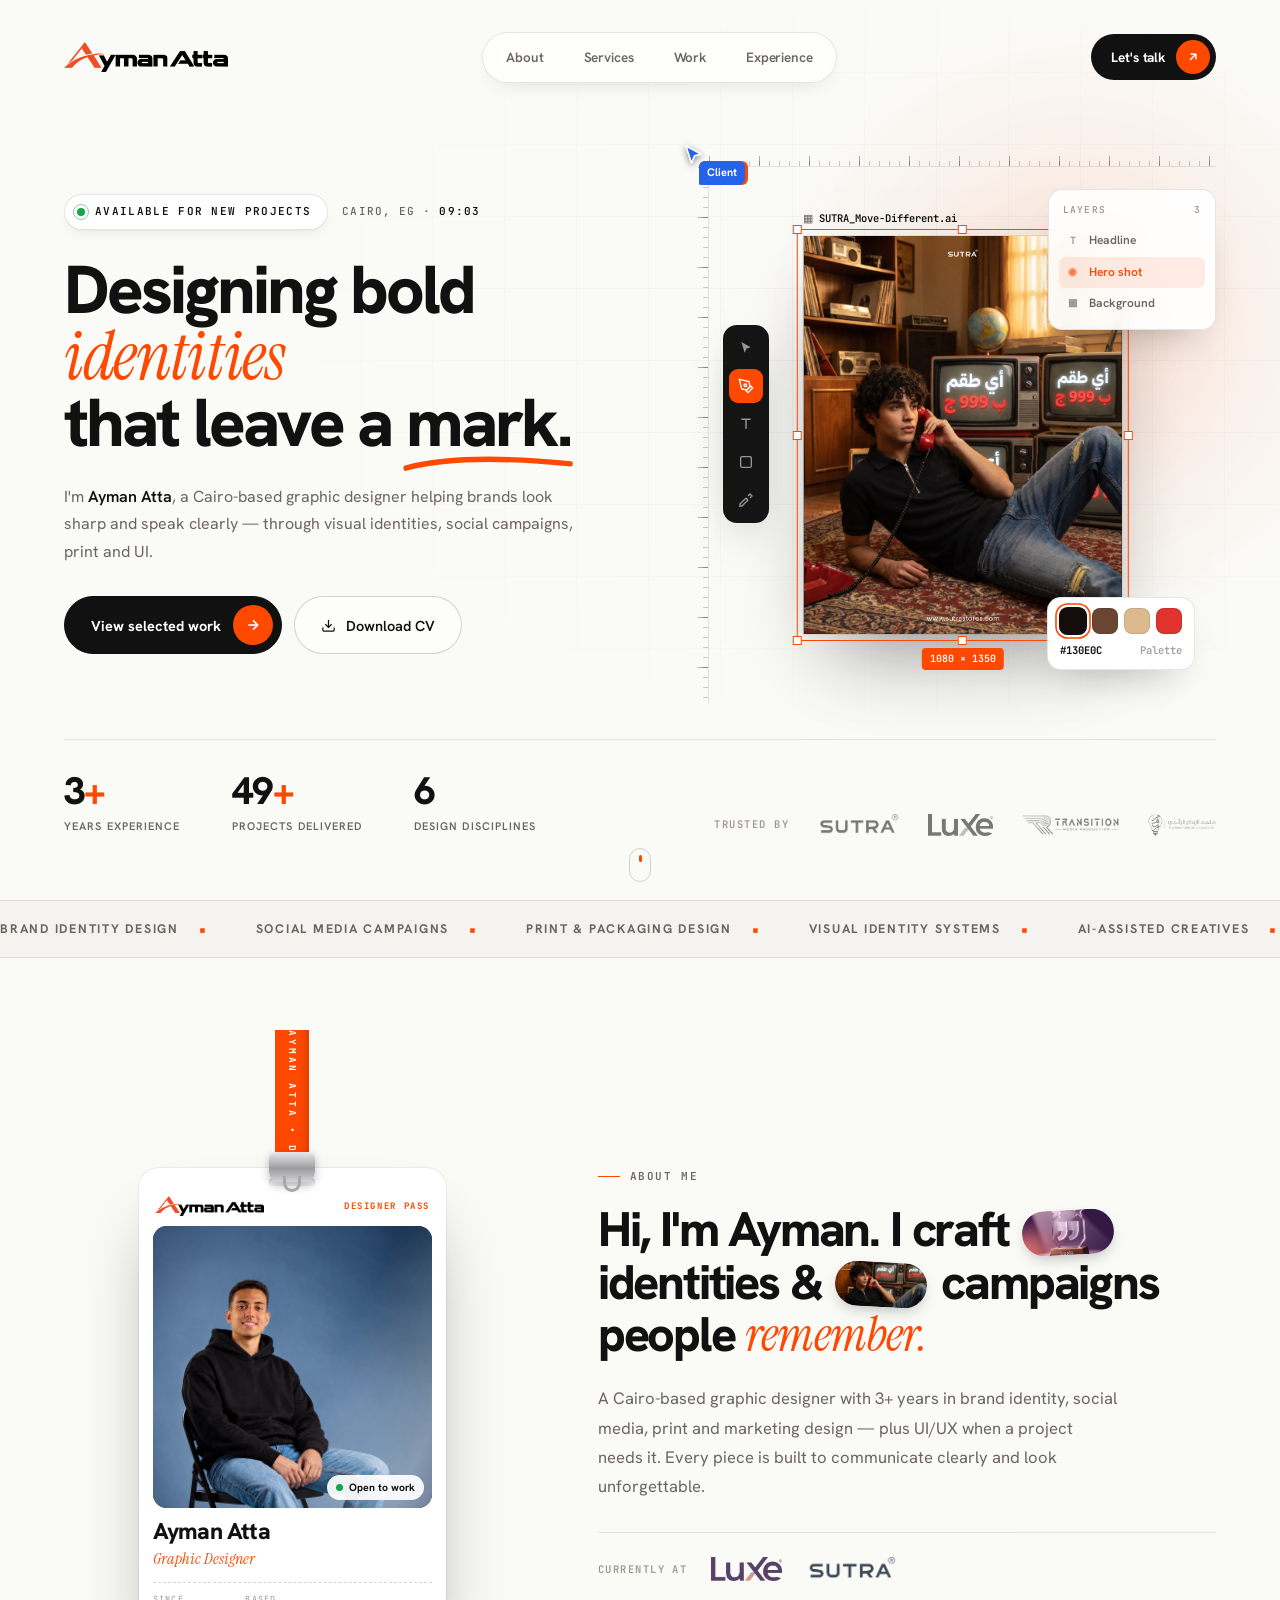
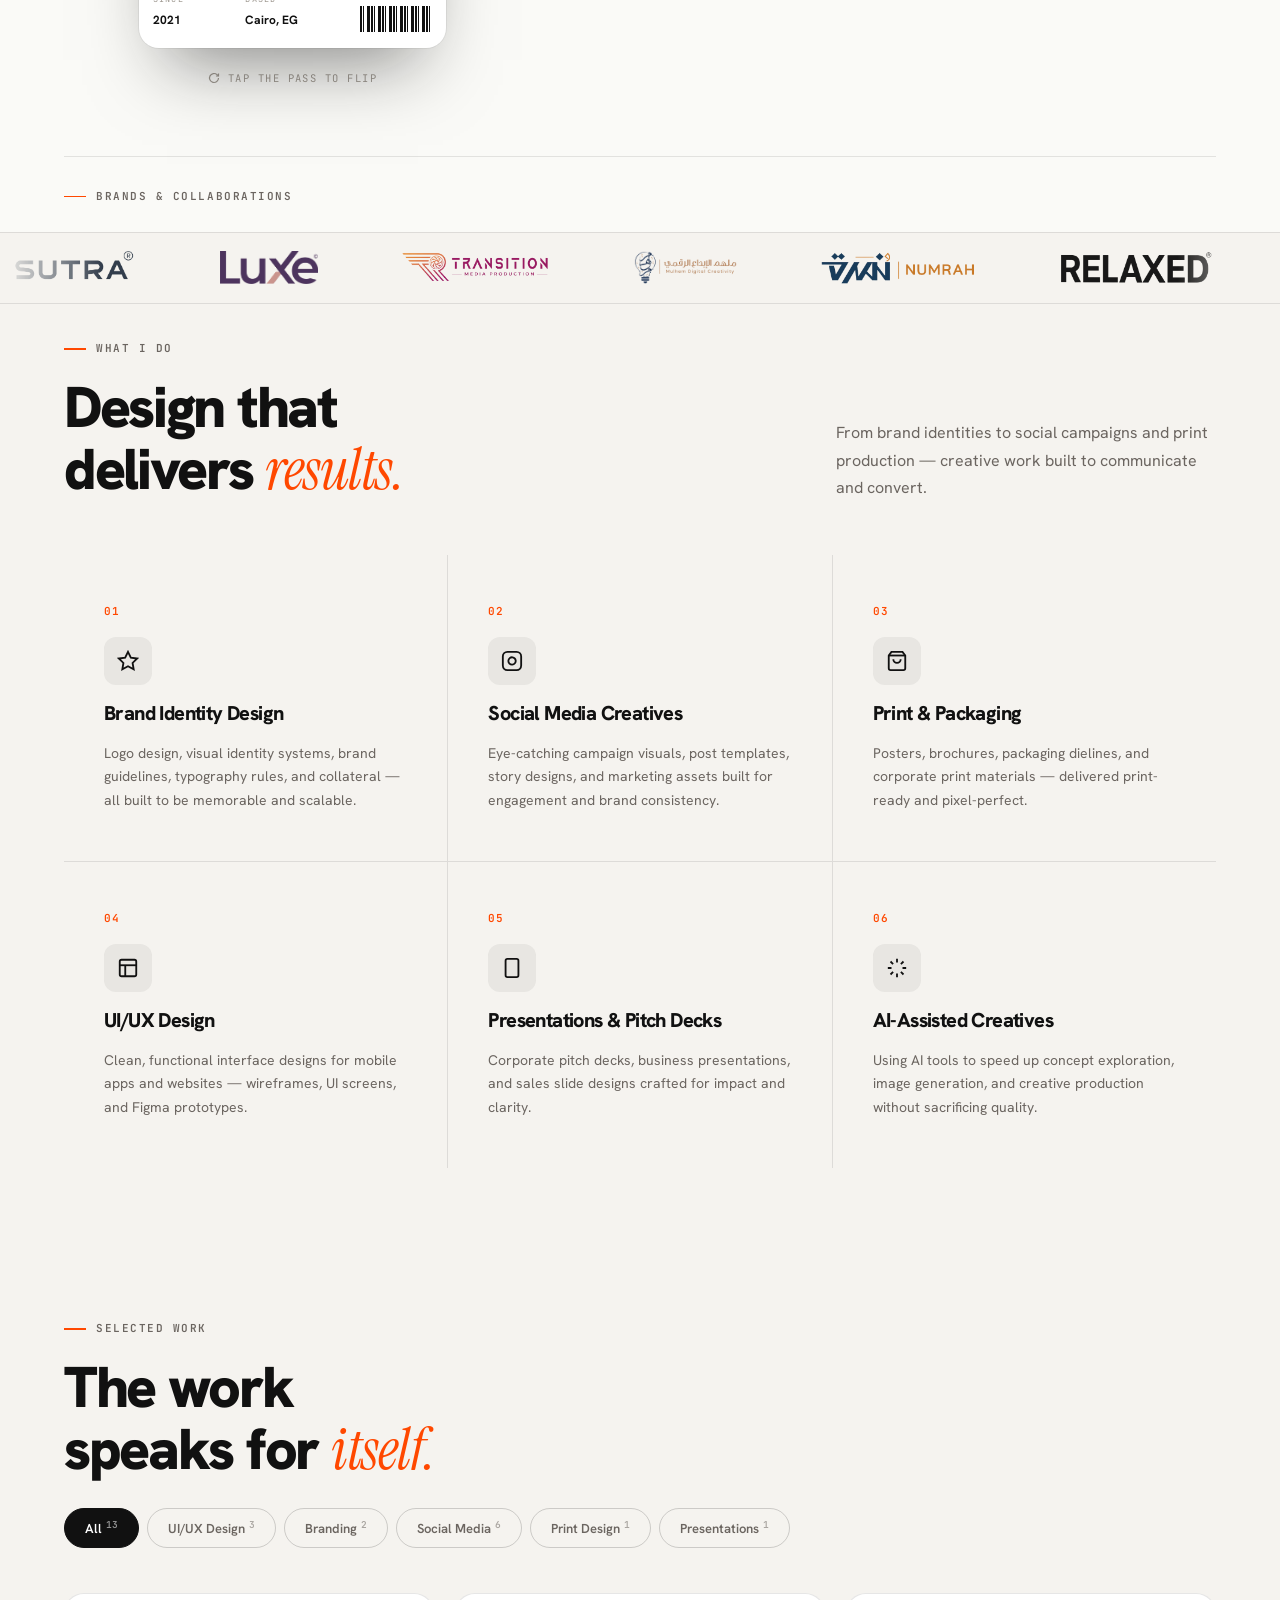
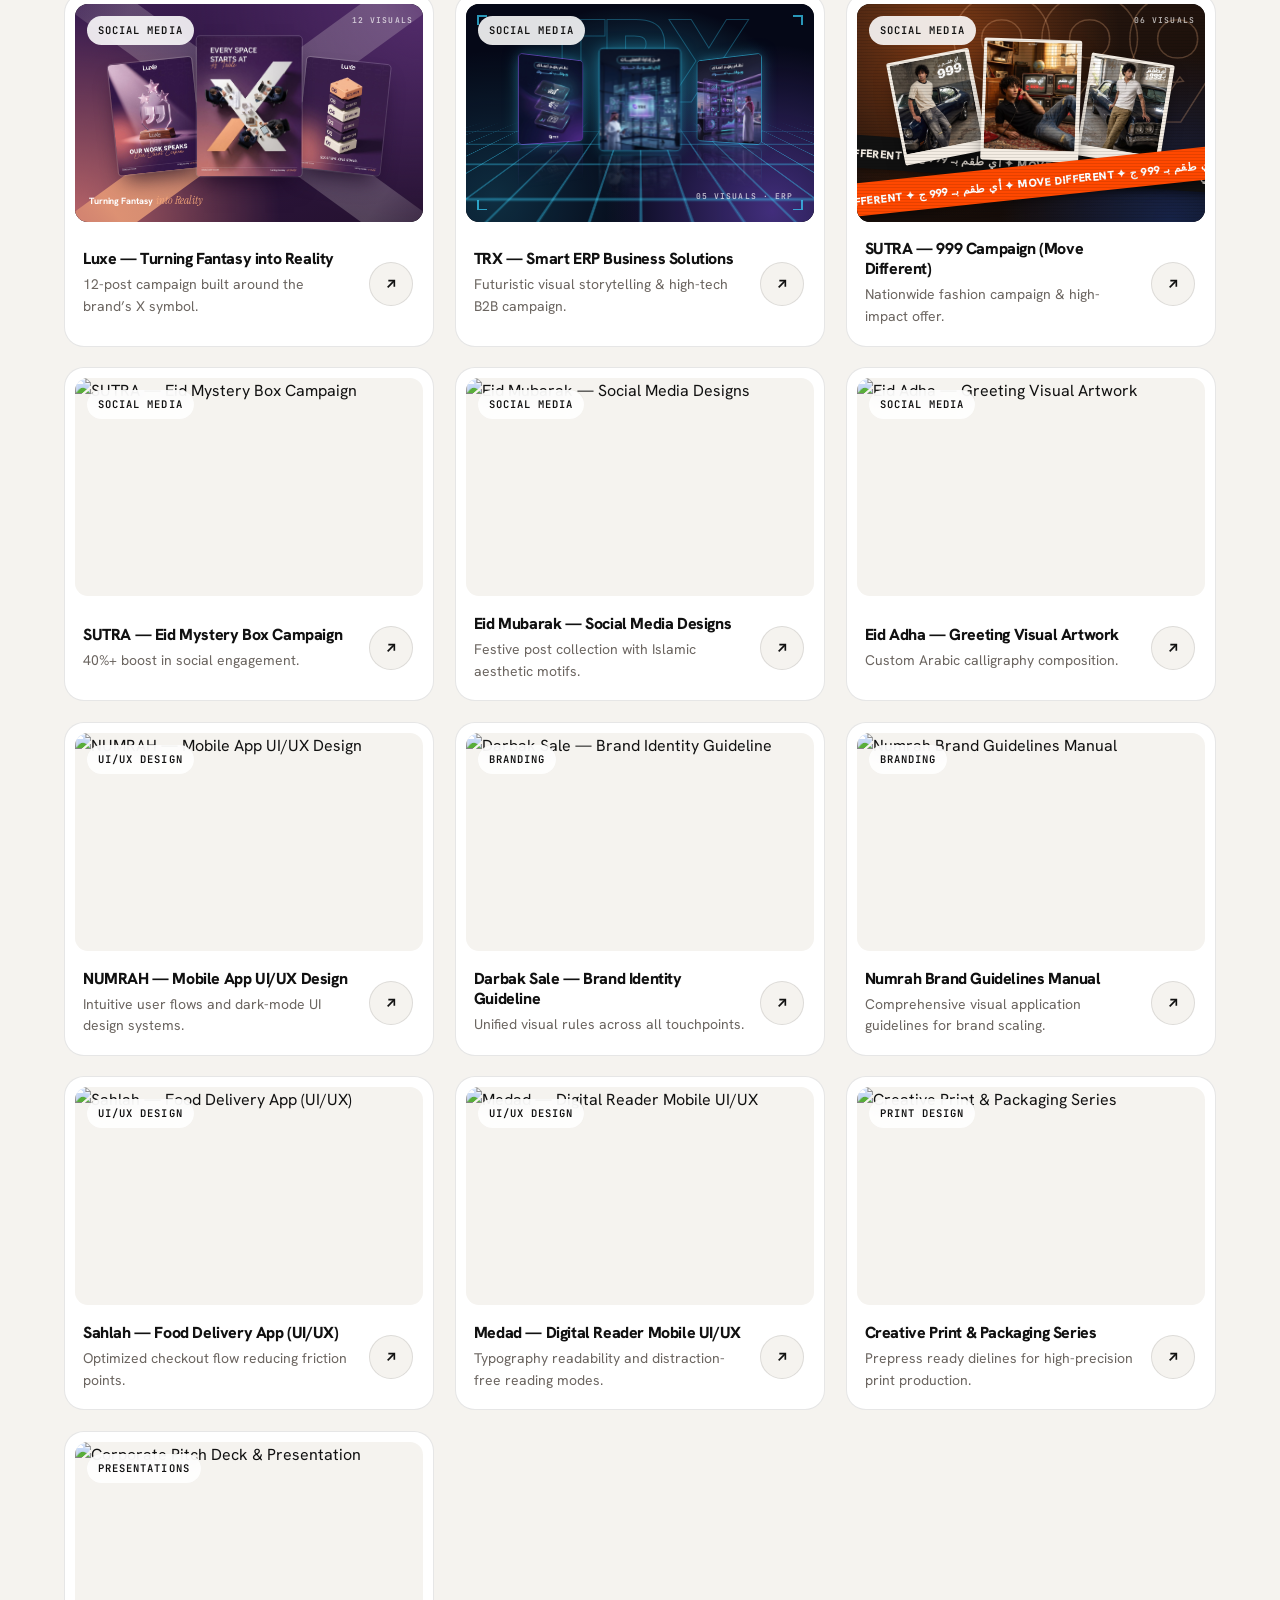
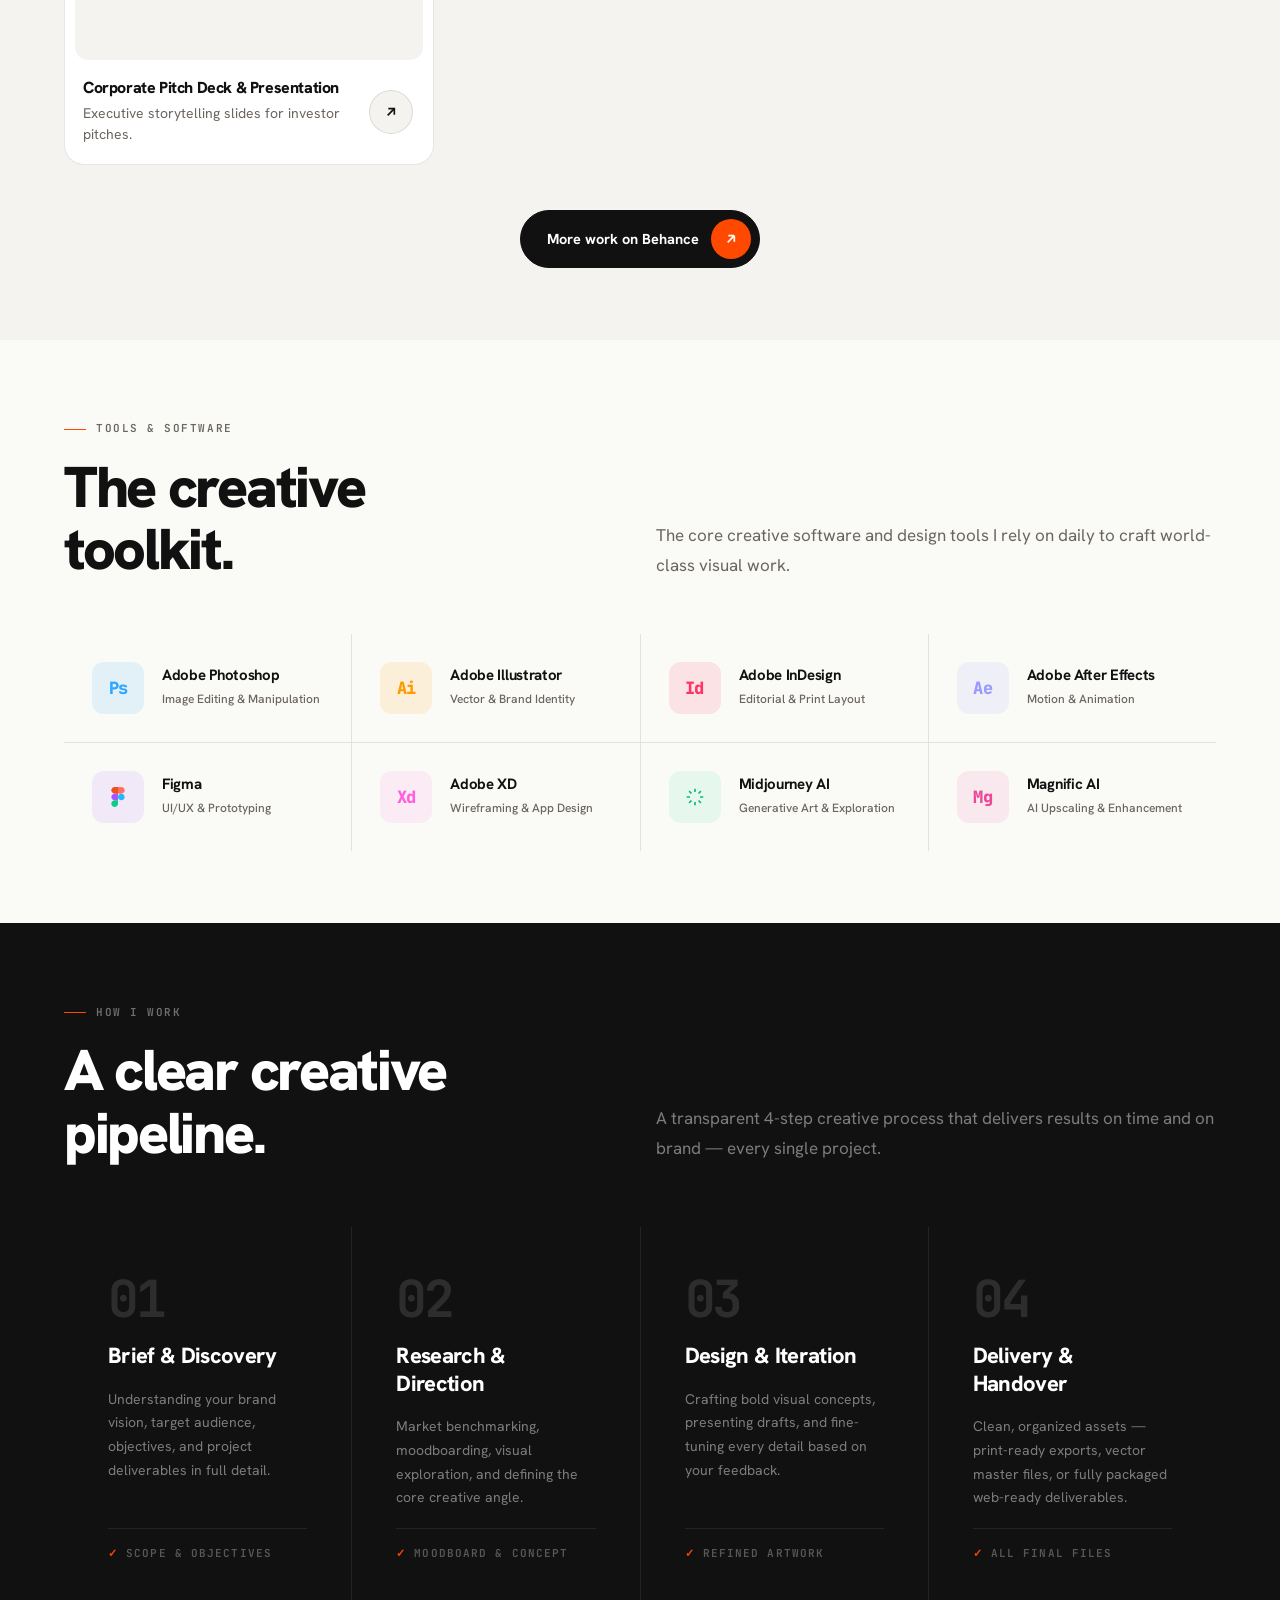
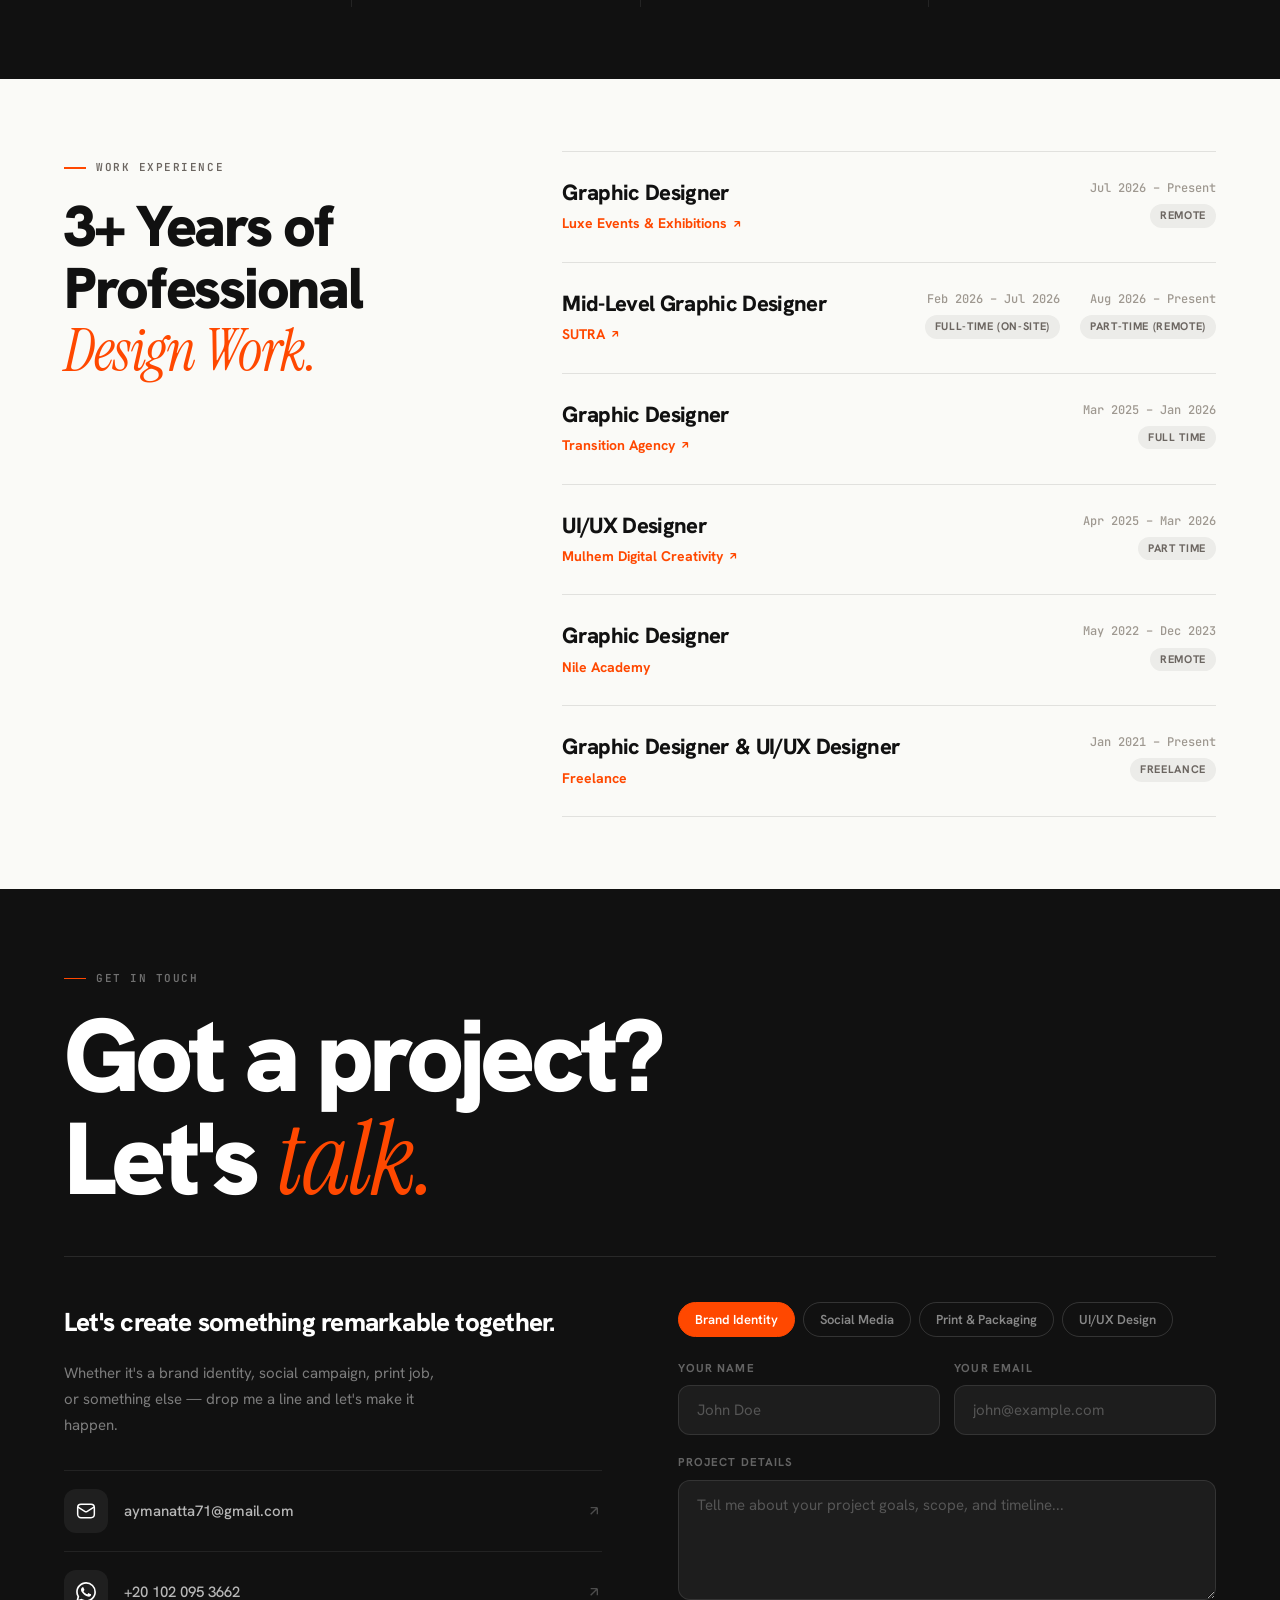
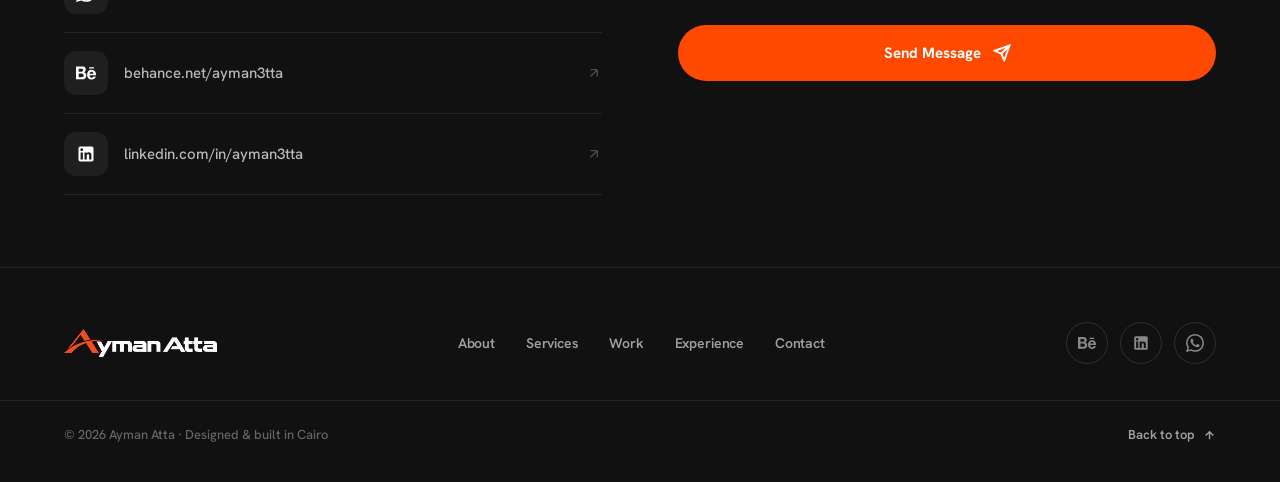
==== commit e991d5ad: "feat: redesign About section with interactive 3D lanyard pass" ====
--- a/index.html
+++ b/index.html
@@ -284,20 +284,71 @@
     .reveal{opacity:0;transform:translateY(28px);transition:opacity .75s var(--ease-out),transform .75s var(--ease-out)}
     .reveal.in{opacity:1;transform:translateY(0)}
 
-    /* ABOUT */
-    #about{background:var(--bg);padding-bottom:clamp(20px,3vh,36px)}
-    .about-grid{display:grid;grid-template-columns:1fr 1.1fr;gap:clamp(40px,7vw,100px);align-items:center}
-    .about-pw{position:relative;aspect-ratio:3/4;border-radius:16px;overflow:hidden;background:var(--bg-warm)}
-    .about-pw img{width:100%;height:100%;object-fit:cover;object-position:top center;transition:transform .8s var(--ease-out)}
-    .about-pw:hover img{transform:scale(1.04)}
-    .about-pw::before{content:'';position:absolute;top:-12px;right:-12px;width:60px;height:60px;border-radius:12px;background:var(--accent);z-index:2}
-    .about-pw::after{content:'';position:absolute;bottom:-12px;left:-12px;width:40px;height:40px;border-radius:8px;border:3px solid var(--text);z-index:2}
-    .about-h{font-size:clamp(28px,3.8vw,52px);font-weight:900;letter-spacing:-.04em;line-height:1.1;margin-bottom:clamp(20px,3.5vh,32px)}
-    .about-bio{font-size:clamp(15px,1.4vw,17px);color:var(--text-muted);line-height:1.8;margin-bottom:clamp(24px,4vh,40px);max-width:520px}
-    .sk-title{font-size:11.5px;font-weight:700;letter-spacing:.12em;text-transform:uppercase;color:var(--text);margin-bottom:14px}
-    .tags{display:flex;flex-wrap:wrap;gap:8px}
-    .tag{padding:7px 16px;border-radius:100px;border:1.5px solid var(--border-dark);font-size:13px;font-weight:600;color:var(--text);transition:var(--t);cursor:default}
-    .tag:hover{background:var(--accent);border-color:var(--accent);color:#fff}
+    /* ABOUT (v3) — designer pass */
+    #about{background:var(--bg);padding-bottom:clamp(20px,3vh,36px);position:relative;overflow:hidden}
+    .ab3{display:grid;grid-template-columns:minmax(0,.85fr) minmax(0,1.15fr);gap:clamp(40px,6vw,96px);align-items:center}
+
+    .idw{position:relative;display:flex;flex-direction:column;align-items:center;padding-bottom:24px}
+    .id-strap{width:34px;height:clamp(90px,14vh,140px);background:var(--accent);position:relative;overflow:hidden;display:flex;justify-content:center;box-shadow:inset -6px 0 10px -6px rgba(0,0,0,.25)}
+    .id-strap span{writing-mode:vertical-rl;font-family:var(--font-mono);font-size:9.5px;font-weight:700;letter-spacing:.3em;color:#fff;white-space:nowrap;animation:strapRun 9s linear infinite}
+    @keyframes strapRun{from{transform:translateY(-50%)}to{transform:translateY(0)}}
+    .id-swing{transform-origin:50% -10px;animation:idSwing 5s ease-in-out infinite;margin-top:-4px}
+    .idw:hover .id-swing{animation-play-state:paused}
+    @keyframes idSwing{0%,100%{transform:rotate(-2.5deg)}50%{transform:rotate(2.5deg)}}
+    .id-clip{width:46px;height:30px;margin:0 auto -14px;position:relative;z-index:3;border-radius:6px 6px 10px 10px;background:linear-gradient(180deg,#e9e9ea,#9c9ca1 55%,#d4d4d7);box-shadow:0 4px 8px rgba(0,0,0,.25)}
+    .id-clip::after{content:'';position:absolute;left:50%;bottom:-10px;width:18px;height:16px;transform:translateX(-50%);border:3px solid #a7a7ab;border-top:none;border-radius:0 0 10px 10px}
+    .id-tilt{perspective:1200px}
+    .id-card{position:relative;width:clamp(260px,24vw,330px);aspect-ratio:.64;transform-style:preserve-3d;transition:transform .9s var(--ease-out);cursor:pointer}
+    .id-card.flip{transform:rotateY(180deg)}
+    .id-face{position:absolute;inset:0;border-radius:20px;backface-visibility:hidden;-webkit-backface-visibility:hidden;overflow:hidden;box-shadow:0 40px 70px -28px rgba(17,17,17,.5),0 0 0 1px rgba(17,17,17,.06)}
+    .id-front{background:#fff;display:flex;flex-direction:column;padding:14px 14px 16px}
+    .id-front::before{content:'';position:absolute;top:10px;left:50%;width:46px;height:8px;border-radius:8px;transform:translateX(-50%);background:var(--bg-warm);box-shadow:inset 0 1px 2px rgba(0,0,0,.2)}
+    .id-top{display:flex;align-items:center;justify-content:space-between;margin-top:14px;padding:0 2px}
+    .id-top img{height:20px;width:auto}
+    .id-top span{font-family:var(--font-mono);font-size:9px;font-weight:700;letter-spacing:.18em;color:var(--accent)}
+    .id-ph{position:relative;margin-top:10px;flex:1;min-height:0;border-radius:14px;overflow:hidden;background:#1d2a4a}
+    .id-ph img{width:100%;height:100%;object-fit:cover;object-position:50% 14%;transition:transform .8s var(--ease-out)}
+    .idw:hover .id-ph img{transform:scale(1.05)}
+    .id-ph .holo{position:absolute;inset:0;background:linear-gradient(115deg,transparent 30%,rgba(255,255,255,.35) 45%,rgba(255,180,120,.25) 50%,transparent 62%);background-size:250% 100%;mix-blend-mode:screen;animation:holo 4.5s ease-in-out infinite}
+    @keyframes holo{0%,100%{background-position:100% 0}50%{background-position:0 0}}
+    .id-ph .stamp{position:absolute;right:8px;bottom:8px;padding:4px 9px;border-radius:100px;background:rgba(255,255,255,.92);font-size:10.5px;font-weight:700;display:flex;align-items:center;gap:6px}
+    .id-ph .stamp i{width:7px;height:7px;border-radius:50%;background:#16a34a}
+    .id-name{margin-top:12px;font-size:clamp(20px,1.8vw,24px);font-weight:800;letter-spacing:-.035em;line-height:1}
+    .id-role{font-family:var(--font-serif);font-style:italic;font-size:16px;color:var(--accent);margin-top:3px}
+    .id-meta{display:flex;justify-content:space-between;align-items:flex-end;margin-top:10px;padding-top:10px;border-top:1px dashed var(--border-dark)}
+    .id-meta small{display:block;font-family:var(--font-mono);font-size:8.5px;letter-spacing:.14em;text-transform:uppercase;color:var(--text-dim)}
+    .id-meta b{font-size:12px;font-weight:700}
+    .id-bar{width:72px;height:26px;background:repeating-linear-gradient(90deg,var(--text) 0 2px,transparent 2px 3px,var(--text) 3px 4px,transparent 4px 7px,var(--text) 7px 10px,transparent 10px 11px)}
+    .id-back{transform:rotateY(180deg);background:radial-gradient(circle at 20% 15%,rgba(255,255,255,.18),transparent 45%),var(--accent);color:#fff;display:flex;flex-direction:column;justify-content:space-between;padding:30px 22px 22px}
+    .id-back::before{content:'';position:absolute;top:10px;left:50%;width:46px;height:8px;border-radius:8px;transform:translateX(-50%);background:rgba(0,0,0,.18)}
+    .id-back .big{font-size:clamp(30px,2.8vw,38px);font-weight:800;letter-spacing:-.045em;line-height:1}
+    .id-back .big em{font-family:var(--font-serif);font-weight:400;font-style:italic;display:block}
+    .id-back ul{list-style:none;font-size:13px;font-weight:600;display:flex;flex-direction:column;gap:6px}
+    .id-back ul li::before{content:'\2726  ';opacity:.7}
+    .id-back a{display:inline-flex;align-items:center;justify-content:space-between;gap:10px;padding:6px 6px 6px 16px;border-radius:100px;background:#111;color:#fff;font-size:13px;font-weight:700}
+    .id-back a span{width:30px;height:30px;border-radius:50%;background:#fff;color:var(--accent);display:flex;align-items:center;justify-content:center}
+    .id-hint{margin-top:22px;font-family:var(--font-mono);font-size:10.5px;letter-spacing:.14em;text-transform:uppercase;color:var(--text-dim);display:flex;align-items:center;gap:8px}
+    .id-hint svg{animation:spin 6s linear infinite}
+
+    .ab3-h{font-size:clamp(32px,3.8vw,56px);font-weight:800;letter-spacing:-.045em;line-height:1.08;margin-bottom:clamp(16px,2.5vh,24px)}
+    .ab3-h .pill{display:inline-block;vertical-align:middle;width:1.9em;height:.92em;border-radius:100px;overflow:hidden;margin:-.1em .06em 0;box-shadow:0 6px 16px -6px rgba(17,17,17,.35);transform:rotate(-3deg);transition:transform .4s var(--ease-out),width .5s var(--ease-out)}
+    .ab3-h .pill+.pill,.ab3-h .p2{transform:rotate(3deg)}
+    .ab3-h .pill img{width:100%;height:100%;object-fit:cover}
+    .ab3-h .pill:hover{transform:rotate(0) scale(1.08);width:2.4em}
+    .ab3-h .ac{color:var(--accent);font-family:var(--font-serif);font-style:italic;font-weight:400;letter-spacing:-.02em}
+    .ab3-bio{font-size:clamp(15px,1.3vw,17.5px);color:var(--text-muted);line-height:1.75;max-width:520px}
+    .ab3-now{display:flex;align-items:center;gap:clamp(14px,2vw,24px);flex-wrap:wrap;margin-top:clamp(22px,3.5vh,32px);padding-top:clamp(18px,3vh,24px);border-top:1px solid var(--border)}
+    .ab3-now span{font-family:var(--font-mono);font-size:10.5px;font-weight:600;letter-spacing:.14em;text-transform:uppercase;color:var(--text-dim)}
+    .ab3-now img{height:24px;width:auto;mix-blend-mode:multiply;opacity:.85;transition:opacity .3s,transform .3s}
+    .ab3-now a:hover img{opacity:1;transform:translateY(-2px)}
+
+    @media(max-width:900px){.ab3{grid-template-columns:1fr}.idw{order:0}}
+    @media(max-width:640px){
+      .id-strap{height:70px;width:28px}
+      .id-card{width:240px}
+      .ab3-h{font-size:clamp(30px,8.6vw,40px)}
+    }
+    @media(prefers-reduced-motion:reduce){.id-swing,.id-strap span,.id-ph .holo{animation:none}}
 
     /* SERVICES */
     #services{background:var(--bg-warm);padding-top:clamp(28px,3vh,44px)}
@@ -1093,26 +1144,51 @@
 <!-- ABOUT -->
 <section id="about">
   <div class="wrap">
-    <div class="about-grid">
-      <div class="about-pw reveal">
-        <img src="assets/ayman.jpg?v=2" alt="Ayman Atta" loading="lazy">
+    <div class="ab3">
+      <div class="idw reveal">
+        <div class="id-strap" aria-hidden="true"><span>AYMAN ATTA &bull; DESIGNER &bull; AYMAN ATTA &bull; DESIGNER &bull; AYMAN ATTA &bull; DESIGNER &bull; AYMAN ATTA &bull; DESIGNER &bull;</span></div>
+        <div class="id-swing">
+          <div class="id-clip" aria-hidden="true"></div>
+          <div class="id-tilt">
+            <div class="id-card" id="id-card" role="button" tabindex="0" aria-label="Designer pass — click to flip">
+              <div class="id-face id-front">
+                <div class="id-top"><img src="assets/logo-dark.png" alt="Ayman Atta"><span>DESIGNER PASS</span></div>
+                <div class="id-ph">
+                  <img src="assets/ayman.jpg?v=2" alt="Portrait of Ayman Atta" loading="lazy">
+                  <div class="holo" aria-hidden="true"></div>
+                  <span class="stamp"><i></i>Open to work</span>
+                </div>
+                <div class="id-name">Ayman Atta</div>
+                <div class="id-role">Graphic Designer</div>
+                <div class="id-meta">
+                  <div><small>Since</small><b>2021</b></div>
+                  <div><small>Based</small><b>Cairo, EG</b></div>
+                  <div class="id-bar" aria-hidden="true"></div>
+                </div>
+              </div>
+              <div class="id-face id-back">
+                <div class="big">All-access <em>to great design.</em></div>
+                <ul><li>Brand identity</li><li>Social campaigns</li><li>Print &amp; packaging</li><li>UI/UX design</li></ul>
+                <a href="#contact" onclick="event.stopPropagation()">Let's work together <span><svg width="13" height="13" viewBox="0 0 24 24" fill="none" stroke="currentColor" stroke-width="2.8" aria-hidden="true"><path d="M7 17L17 7M17 7H8M17 7v9"/></svg></span></a>
+              </div>
+            </div>
+          </div>
+        </div>
+        <div class="id-hint" aria-hidden="true"><svg width="12" height="12" viewBox="0 0 24 24" fill="none" stroke="currentColor" stroke-width="2.4"><path d="M21 12a9 9 0 1 1-3-6.7L21 8"/><path d="M21 3v5h-5"/></svg>Tap the pass to flip</div>
       </div>
+
       <div class="reveal" style="transition-delay:.15s">
         <div class="sec-lbl" id="ab-lbl"><span id="ab-lbl-txt">About Me</span></div>
-        <h2 class="about-h" id="ab-h">Visual Storyteller.<br>Brand Builder.<br><span class="ac">Creative at heart.</span></h2>
-        <p class="about-bio" id="ab-bio">I'm a Mid-Level Graphic Designer based in Cairo, Egypt, with 3+ years turning brand visions into sharp visual realities. My core work covers brand identity, social media creatives, print production, and marketing design &mdash; I also bring UI/UX skills to projects that need it. Every piece I create is built to communicate clearly and look unforgettable.</p>
-        <div class="sk-title" id="sk-ttl">Core Skills</div>
-        <div class="tags" id="sk-tags">
-          <span class="tag">Brand Identity Design</span>
-          <span class="tag">Social Media Creatives</span>
-          <span class="tag">Print &amp; Packaging</span>
-          <span class="tag">Visual Identity Systems</span>
-          <span class="tag">UI/UX Design</span>
-          <span class="tag">AI-Assisted Workflows</span>
+        <h2 class="ab3-h" id="ab-h">Hi, I'm Ayman. I craft <span class="pill"><img src="assets/projects/luxe/luxe-7.jpg" alt="" loading="lazy"></span> identities &amp; <span class="pill p2"><img src="assets/projects/sutra-999/sutra-5.jpg" alt="" loading="lazy"></span> campaigns people <span class="ac">remember.</span></h2>
+        <p class="ab3-bio" id="ab-bio">A Cairo-based graphic designer with 3+ years in brand identity, social media, print and marketing design &mdash; plus UI/UX when a project needs it. Every piece is built to communicate clearly and look unforgettable.</p>
+        <div class="ab3-now">
+          <span>Currently at</span>
+          <a href="https://luxe-e.com" target="_blank" rel="noopener" aria-label="Luxe Events &amp; Exhibitions"><img src="assets/logos/luxe.png" alt="Luxe Events &amp; Exhibitions"></a>
+          <a href="https://sutra-stores.com" target="_blank" rel="noopener" aria-label="SUTRA"><img src="assets/logos/sutra.png" alt="SUTRA"></a>
         </div>
       </div>
     </div>
-    <div style="margin-top:clamp(28px,4vh,40px);padding-top:clamp(16px,2.5vh,24px);border-top:1px solid var(--border)">
+    <div style="margin-top:clamp(36px,5vh,56px);padding-top:clamp(16px,2.5vh,24px);border-top:1px solid var(--border)">
       <div class="sec-lbl reveal" style="margin-bottom:0"><span>Brands &amp; Collaborations</span></div>
     </div>
   </div>
@@ -1413,6 +1489,21 @@
   var board=document.getElementById('cv-board');
   function open(){if(typeof PD==='undefined')return;var pr=PD[S[i].pj];if(pr.page){window.location.href=pr.page;}else if(typeof openM==='function'){openM(pr);}}
   if(board){board.addEventListener('click',open);board.addEventListener('keydown',function(e){if(e.key==='Enter'||e.key===' '){e.preventDefault();open();}});}
+})();
+
+/* ABOUT: designer pass (flip + tilt) */
+(function(){
+  var card=document.getElementById('id-card');if(!card)return;
+  var flipped=false;
+  function flip(){flipped=!flipped;card.classList.toggle('flip',flipped);card.style.transform='';}
+  card.addEventListener('click',flip);
+  card.addEventListener('keydown',function(e){if(e.key==='Enter'||e.key===' '){e.preventDefault();flip();}});
+  if(!window.matchMedia('(hover:hover) and (pointer:fine)').matches)return;
+  card.addEventListener('mousemove',function(e){
+    var r=card.getBoundingClientRect(),x=(e.clientX-r.left)/r.width-.5,y=(e.clientY-r.top)/r.height-.5;
+    card.style.transform=(flipped?'rotateY(180deg) ':'')+'rotateY('+(x*14)+'deg) rotateX('+(-y*10)+'deg)';
+  });
+  card.addEventListener('mouseleave',function(){card.style.transform='';});
 })();
 
 /* SCROLL */
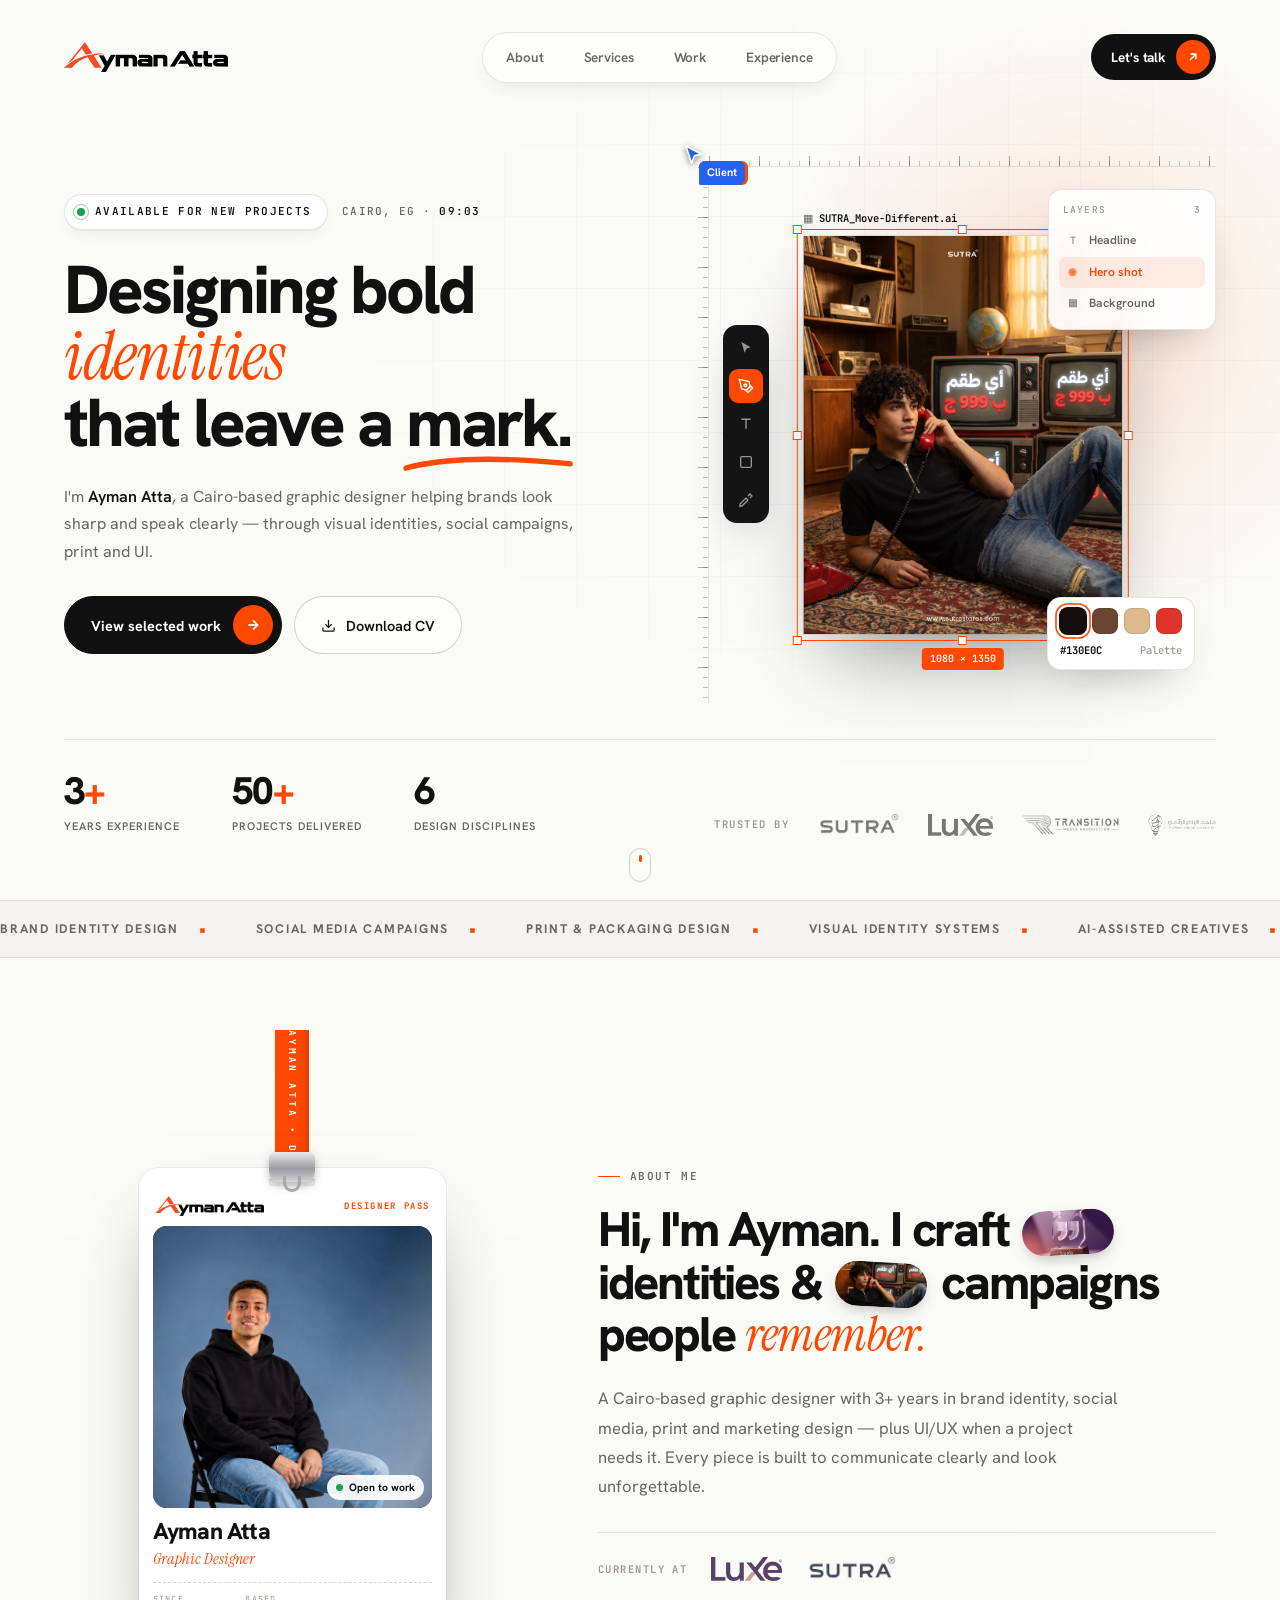
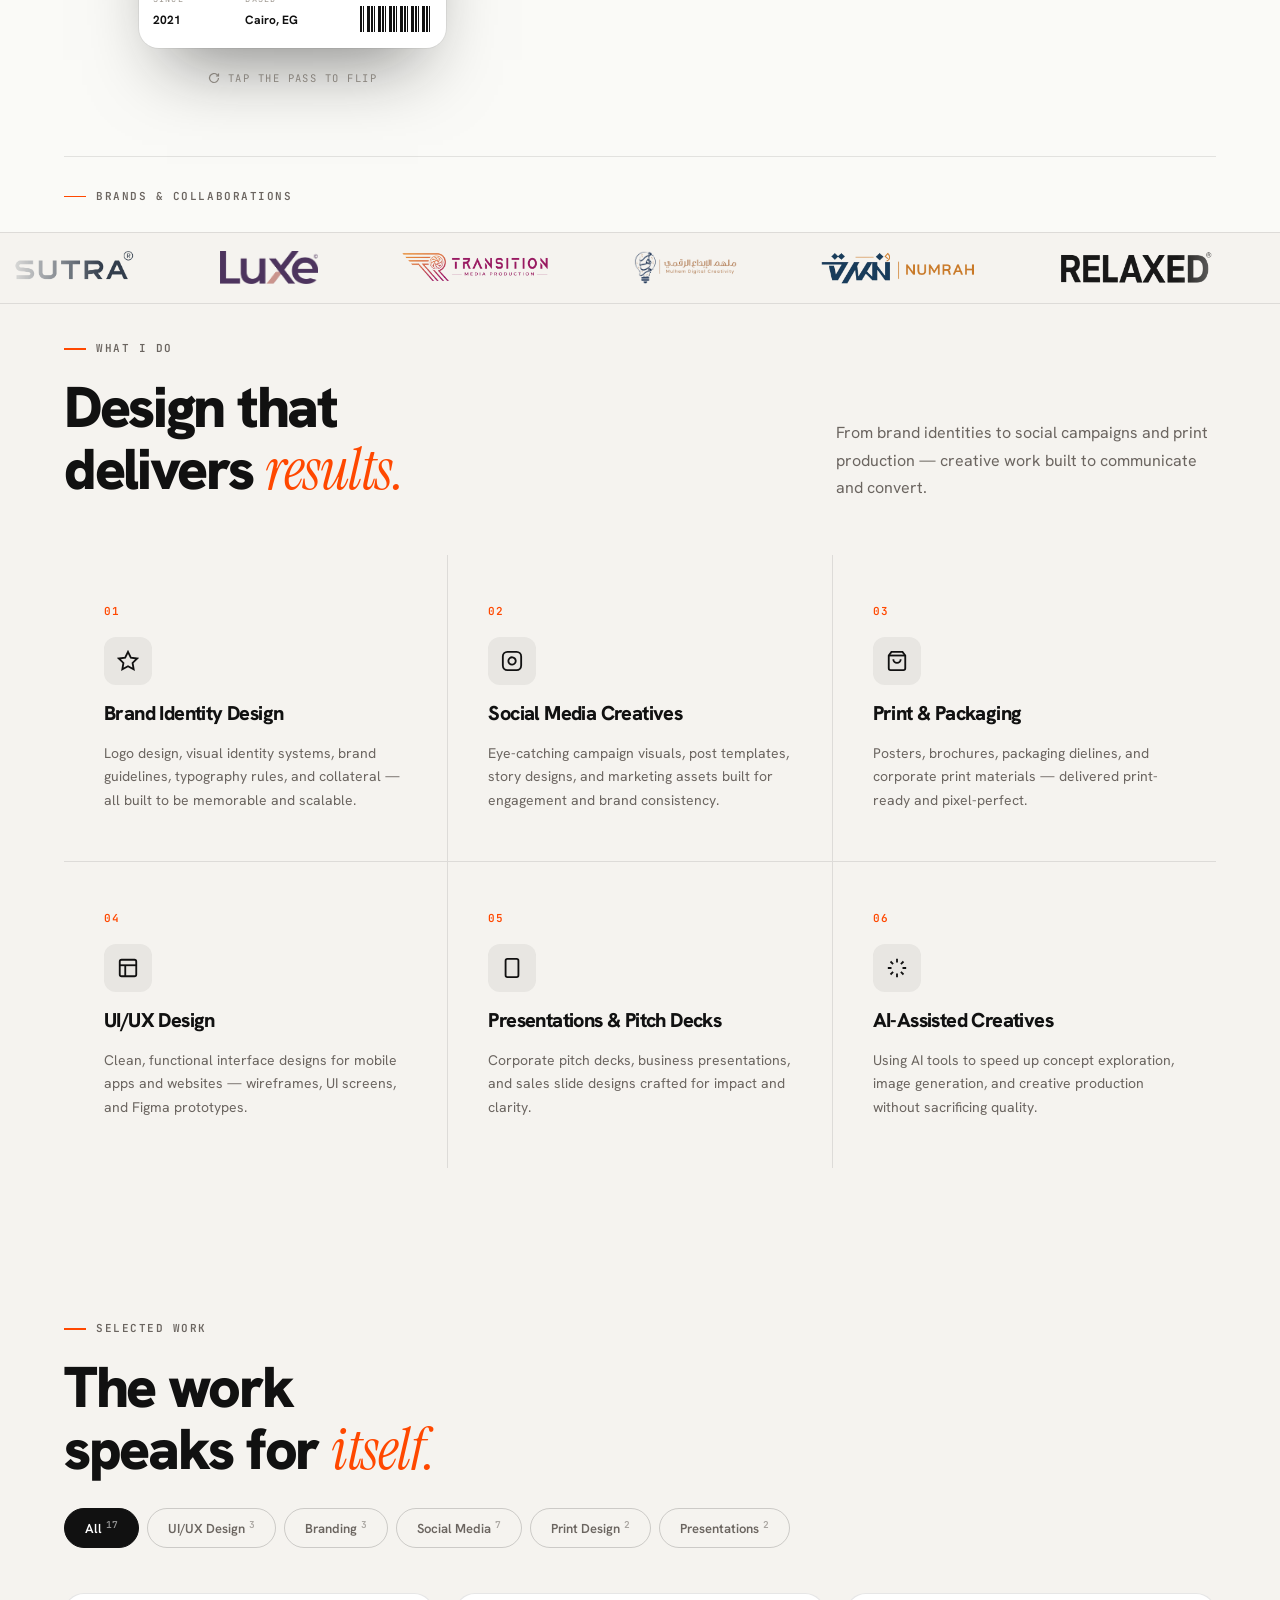
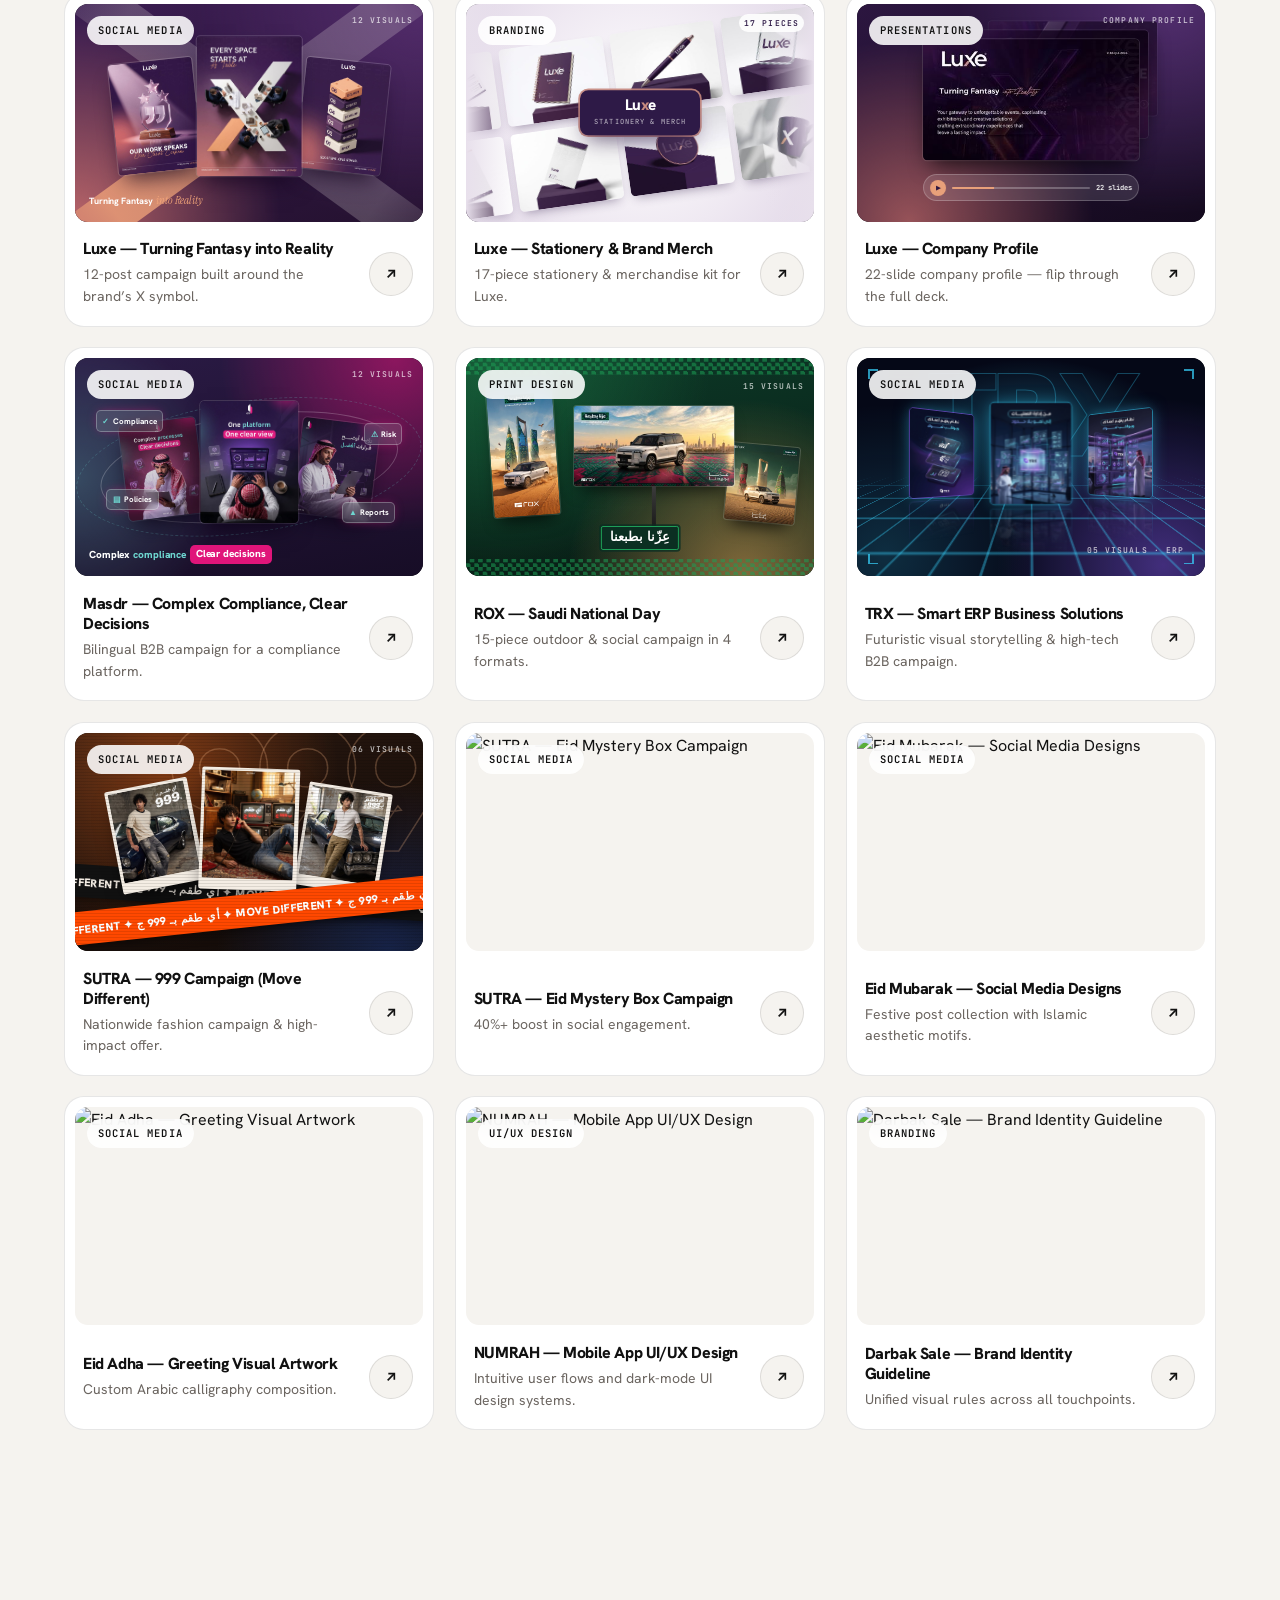
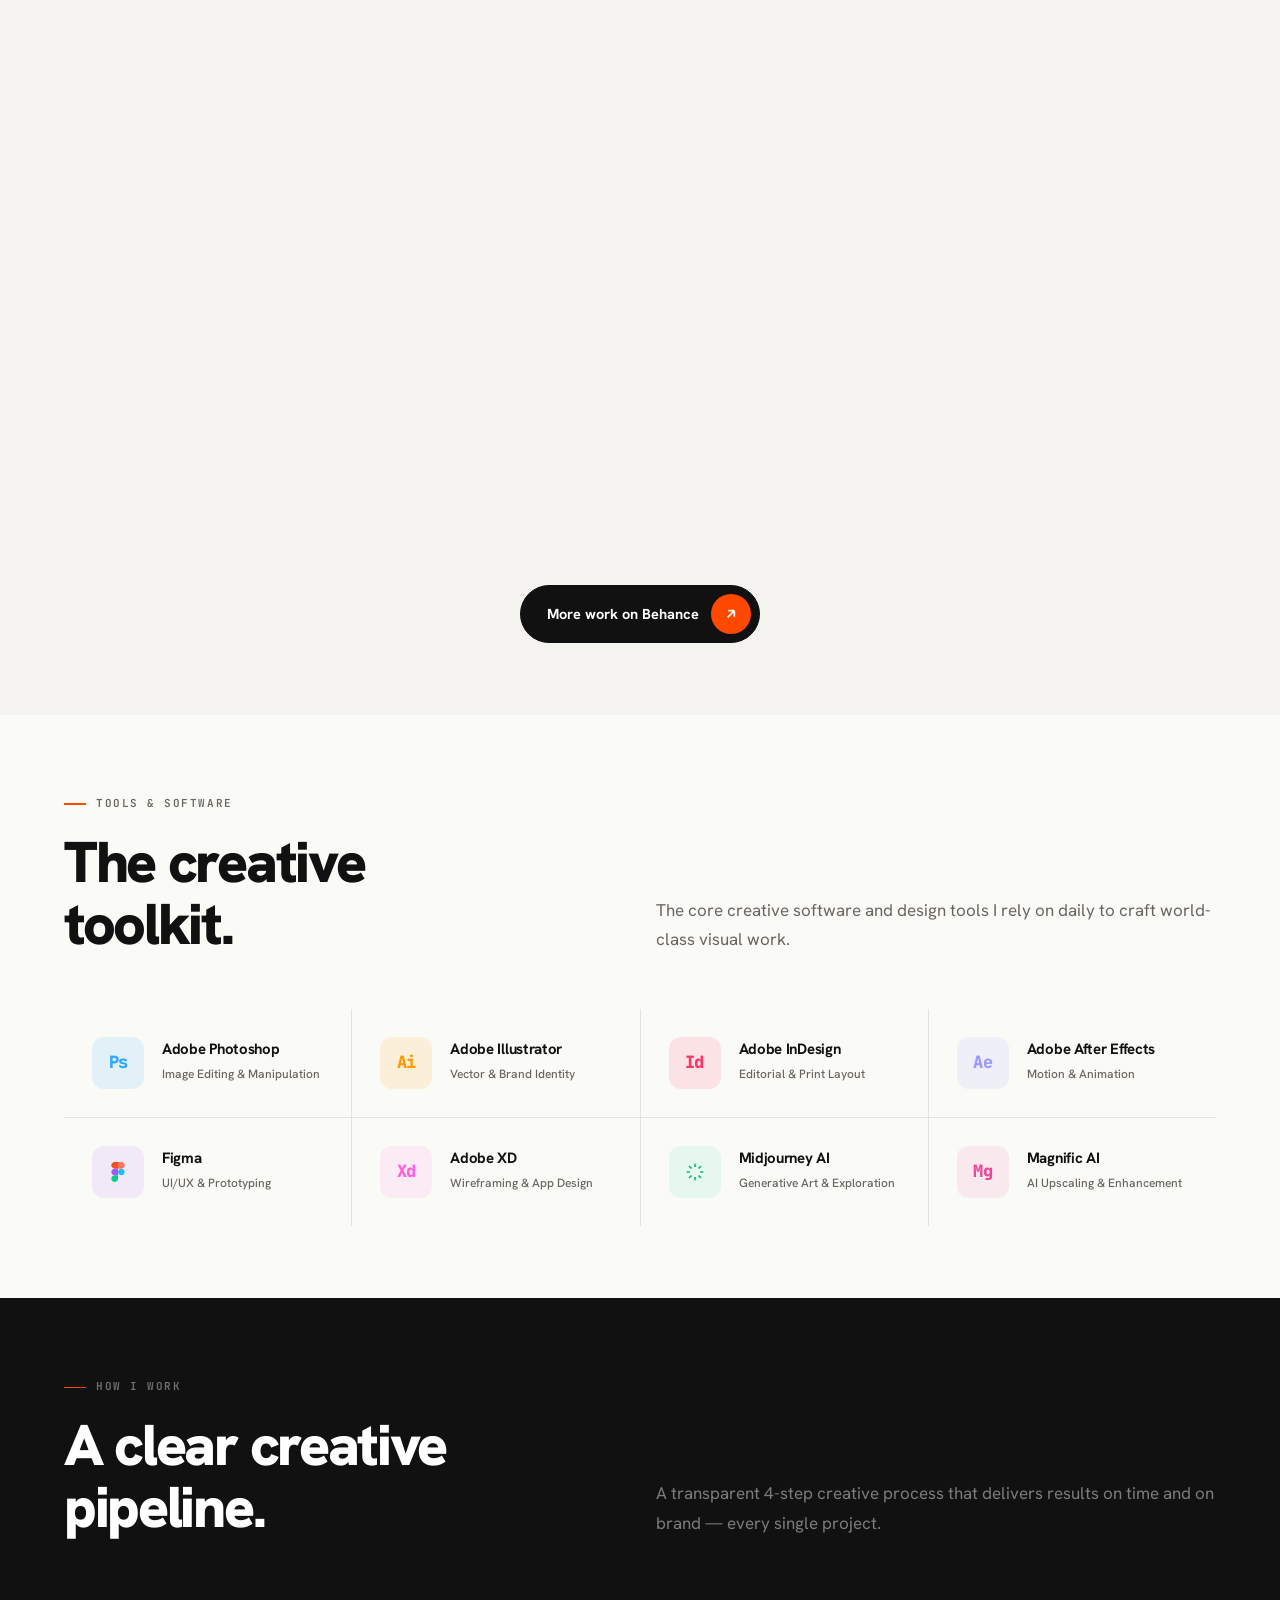
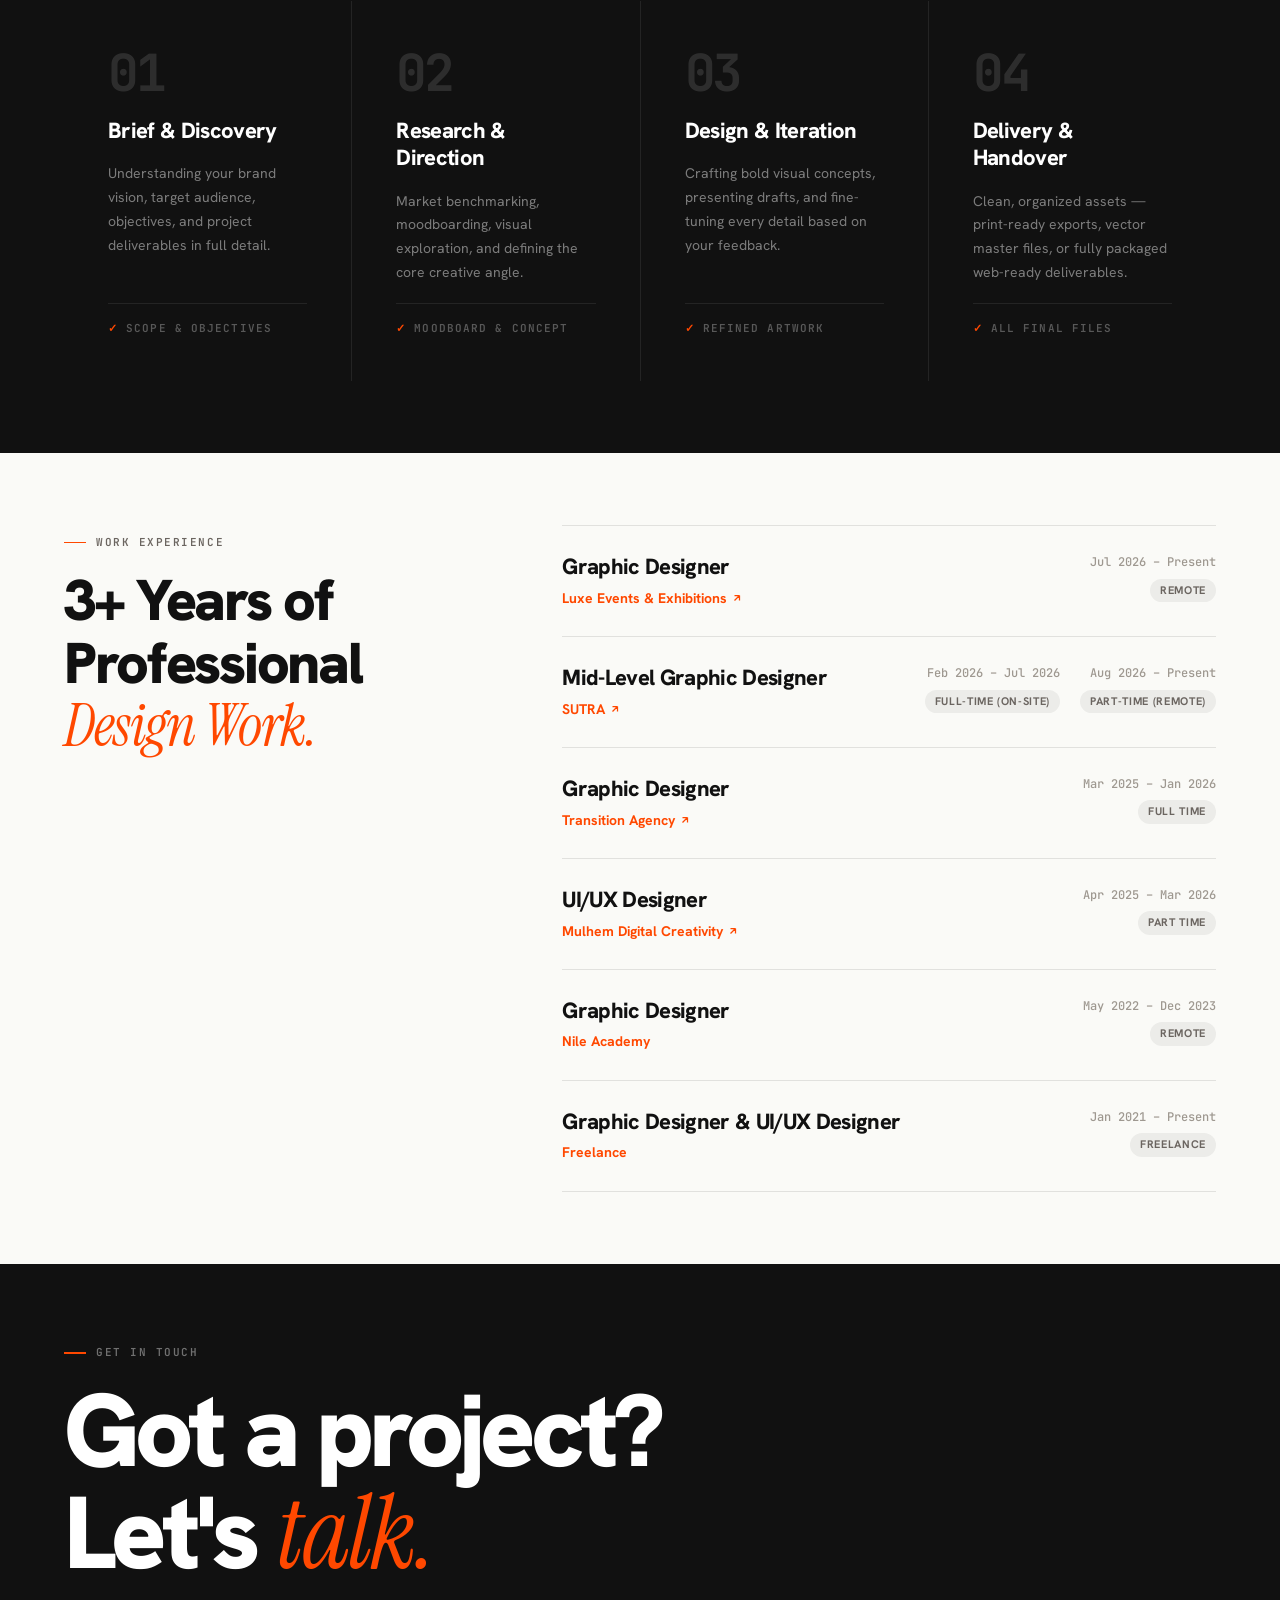
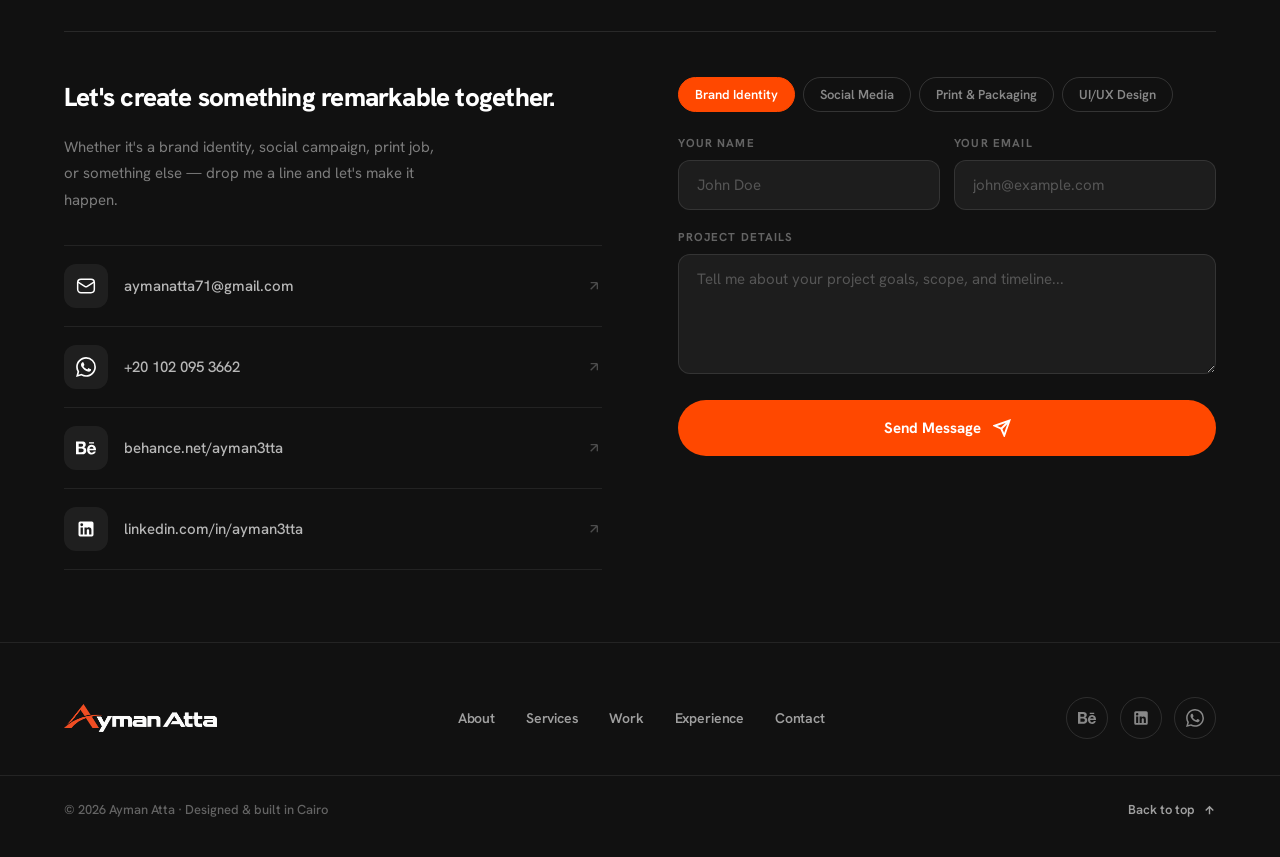
==== commit 653c82b5: "feat: add case studies & assets for Luxe Profile, Luxe Stationery, Masdr, and Rox" ====
--- a/index.html
+++ b/index.html
@@ -27,7 +27,7 @@
   <link rel="preconnect" href="https://fonts.googleapis.com">
   <link rel="preconnect" href="https://fonts.gstatic.com" crossorigin>
   <link href="https://fonts.googleapis.com/css2?family=Hanken+Grotesk:ital,wght@0,300;0,400;0,500;0,600;0,700;0,800;0,900;1,400&family=Instrument+Serif:ital@0;1&family=JetBrains+Mono:wght@400;500;600;700&display=swap" rel="stylesheet">
-  <link rel="stylesheet" href="assets/covers.css?v=4">
+  <link rel="stylesheet" href="assets/covers.css?v=8">
   <style>
     :root{--bg:#FAFAF7;--bg-warm:#F5F3EF;--bg-dark:#111111;--text:#111111;--text-muted:#6B6560;--text-dim:#9E9890;--accent:#FF4800;--border:rgba(17,17,17,0.10);--border-dark:rgba(17,17,17,0.18);--font-sans:'Hanken Grotesk',-apple-system,BlinkMacSystemFont,'Segoe UI',sans-serif;--font-mono:'JetBrains Mono','Courier New',monospace;--font-serif:'Instrument Serif',Georgia,'Times New Roman',serif;--maxw:1480px;--ease-out:cubic-bezier(0.16,1,0.3,1);--ease-in:cubic-bezier(0.85,0,0.15,1);--t:all 0.42s var(--ease-out)}
     *,*::before,*::after{box-sizing:border-box;margin:0;padding:0}
@@ -1078,7 +1078,7 @@
             <img class="on" src="assets/projects/sutra-999/sutra-5.jpg" alt="SUTRA Move Different campaign" fetchpriority="high">
             <img src="assets/projects/trx/trx-3.jpg" alt="TRX ERP campaign" loading="lazy">
             <img src="assets/projects/luxe/luxe-1.jpg" alt="Luxe Events campaign" loading="lazy">
-            <img src="assets/projects/trx/trx-1.jpg" alt="TRX ERP campaign visual" loading="lazy">
+            <img src="assets/projects/masdr/masdr-6.jpg" alt="Masdr compliance campaign" loading="lazy">
           </div>
           <div class="cv-sel" aria-hidden="true"><i></i><i></i><i></i><i></i><i></i><i></i><i></i><i></i></div>
           <div class="cv-size">1080 &times; 1350</div>
@@ -1460,10 +1460,10 @@
   var imgs=art.querySelectorAll('img'),file=document.getElementById('cv-file'),hex=document.getElementById('cv-hex');
   var sw=document.querySelectorAll('#cv-sw i'),tools=document.querySelectorAll('#cv-tools span'),layers=document.querySelectorAll('#cv-layers .r');
   var S=[
-    {f:'SUTRA_Move-Different.ai',p:['#130E0C','#6A4632','#DDBA8D','#E0332B'],pj:2},
-    {f:'TRX_Smart-ERP.psd',p:['#0D1528','#32496B','#849EC2','#39D5FF'],pj:1},
+    {f:'SUTRA_Move-Different.ai',p:['#130E0C','#6A4632','#DDBA8D','#E0332B'],pj:6},
+    {f:'TRX_Smart-ERP.psd',p:['#0D1528','#32496B','#849EC2','#39D5FF'],pj:5},
     {f:'LUXE_Every-Space.psd',p:['#24112F','#4A2752','#F2A57A','#EDE8E3'],pj:0},
-    {f:'TRX_Growth-Series.psd',p:['#0C102B','#272452','#5C6F89','#8B5CF6'],pj:1}
+    {f:'MASDR_Clear-View.psd',p:['#1E1230','#3C2A5A','#E0157A','#6ED6D0'],pj:3}
   ];
   var i=0,t=0;
   function paint(){
@@ -1537,6 +1537,42 @@
     page:"work/luxe.html",
     impact:"12-post campaign built around the brand&rsquo;s X symbol.",
     desc:"Social media campaign for Luxe Events &amp; Exhibitions."
+  },
+  {
+    title:"Luxe — Stationery & Brand Merch",
+    cat:"Branding",
+    img:"assets/projects/luxe-stationery/ls-1.jpg",
+    cover:"lst",
+    page:"work/luxe-stationery.html",
+    impact:"17-piece stationery &amp; merchandise kit for Luxe.",
+    desc:"Stationery and branded merchandise for Luxe Events &amp; Exhibitions."
+  },
+  {
+    title:"Luxe — Company Profile",
+    cat:"Presentations",
+    img:"assets/projects/luxe-profile/lp-1.jpg",
+    cover:"deck",
+    page:"work/luxe-profile.html",
+    impact:"22-slide company profile &mdash; flip through the full deck.",
+    desc:"Company profile presentation for Luxe Events &amp; Exhibitions."
+  },
+  {
+    title:"Masdr — Complex Compliance, Clear Decisions",
+    cat:"Social Media",
+    img:"assets/projects/masdr/masdr-6.jpg",
+    cover:"masdr",
+    page:"work/masdr.html",
+    impact:"Bilingual B2B campaign for a compliance platform.",
+    desc:"Social media campaign for Masdr."
+  },
+  {
+    title:"ROX — Saudi National Day",
+    cat:"Print Design",
+    img:"assets/projects/rox/rox-14.jpg",
+    cover:"rox",
+    page:"work/rox.html",
+    impact:"15-piece outdoor &amp; social campaign in 4 formats.",
+    desc:"Saudi National Day campaign for ROX."
   },
   {
     title:"TRX — Smart ERP Business Solutions",
@@ -1598,7 +1634,7 @@
   {title:"Creative Print &amp; Packaging Series",cat:"Print Design",img:"https://mir-s3-cdn-cf.behance.net/projects/404/066403231799977.Y3JvcCw4MDgsNjMyLDAsMA.jpg",link:"https://www.behance.net/ayman3tta",impact:"Prepress ready dielines for high-precision print production.",desc:"High-resolution print production artwork including posters, packaging dielines, and corporate collateral."},
   {title:"Corporate Pitch Deck &amp; Presentation",cat:"Presentations",img:"https://mir-s3-cdn-cf.behance.net/projects/404/51c0bd232561629.Y3JvcCw4MDgsNjMyLDAsMA.jpg",link:"https://www.behance.net/ayman3tta",impact:"Executive storytelling slides for investor pitches.",desc:"Modern, high-converting presentation slides and pitch deck design built for business storytelling."}
 ];
-var COVERS={"trx": "<div class=\"cvr cvr-trx\"><span class=\"word\">TRX</span><div class=\"floor\"></div><div class=\"stage\"><div class=\"sc s1\"><img src=\"assets/projects/trx/trx-1.jpg\" alt=\"\" loading=\"lazy\"></div><div class=\"sc s3\"><img src=\"assets/projects/trx/trx-4.jpg\" alt=\"\" loading=\"lazy\"></div><div class=\"sc s2\"><img src=\"assets/projects/trx/trx-3.jpg\" alt=\"\" loading=\"lazy\"></div></div><div class=\"scan\"></div><div class=\"hud\"></div><span class=\"cvr-meta\">05 Visuals &middot; ERP</span></div>", "sutra": "<div class=\"cvr cvr-sutra\"><span class=\"big\">999</span><div class=\"tape t2\"><div class=\"tw\"><span>Move Different &#10022; <bdi>أي طقم بـ 999 ج</bdi> &#10022; Move Different &#10022; <bdi>أي طقم بـ 999 ج</bdi> &#10022; </span><span>Move Different &#10022; <bdi>أي طقم بـ 999 ج</bdi> &#10022; Move Different &#10022; <bdi>أي طقم بـ 999 ج</bdi> &#10022; </span></div></div><div class=\"ps p1\"><img src=\"assets/projects/sutra-999/sutra-4.jpg\" alt=\"\" loading=\"lazy\"></div><div class=\"ps p3\"><img src=\"assets/projects/sutra-999/sutra-6.jpg\" alt=\"\" loading=\"lazy\"></div><div class=\"ps p2\"><img src=\"assets/projects/sutra-999/sutra-5.jpg\" alt=\"\" loading=\"lazy\"></div><div class=\"tape t1\"><div class=\"tw\"><span>Move Different &#10022; <bdi>أي طقم بـ 999 ج</bdi> &#10022; Move Different &#10022; <bdi>أي طقم بـ 999 ج</bdi> &#10022; </span><span>Move Different &#10022; <bdi>أي طقم بـ 999 ج</bdi> &#10022; Move Different &#10022; <bdi>أي طقم بـ 999 ج</bdi> &#10022; </span></div></div><div class=\"crt\"></div><span class=\"cvr-meta tr\">06 Visuals</span></div>", "luxe": "<div class=\"cvr cvr-luxe\"><div class=\"xb xa\"></div><div class=\"xb xc\"></div><div class=\"pn l1\"><img src=\"assets/projects/luxe/luxe-7.jpg\" alt=\"\" loading=\"lazy\"></div><div class=\"pn l3\"><img src=\"assets/projects/luxe/luxe-10.jpg\" alt=\"\" loading=\"lazy\"></div><div class=\"pn l2\"><img src=\"assets/projects/luxe/luxe-1.jpg\" alt=\"\" loading=\"lazy\"></div><div class=\"spot\"></div><span class=\"ltag\">Turning Fantasy<em>into Reality</em></span><span class=\"cvr-meta tr\">12 Visuals</span></div>"};
+var COVERS={"trx": "<div class=\"cvr cvr-trx\"><span class=\"word\">TRX</span><div class=\"floor\"></div><div class=\"stage\"><div class=\"sc s1\"><img src=\"assets/projects/trx/trx-1.jpg\" alt=\"\" loading=\"lazy\"></div><div class=\"sc s3\"><img src=\"assets/projects/trx/trx-4.jpg\" alt=\"\" loading=\"lazy\"></div><div class=\"sc s2\"><img src=\"assets/projects/trx/trx-3.jpg\" alt=\"\" loading=\"lazy\"></div></div><div class=\"scan\"></div><div class=\"hud\"></div><span class=\"cvr-meta\">05 Visuals &middot; ERP</span></div>", "sutra": "<div class=\"cvr cvr-sutra\"><span class=\"big\">999</span><div class=\"tape t2\"><div class=\"tw\"><span>Move Different &#10022; <bdi>أي طقم بـ 999 ج</bdi> &#10022; Move Different &#10022; <bdi>أي طقم بـ 999 ج</bdi> &#10022; </span><span>Move Different &#10022; <bdi>أي طقم بـ 999 ج</bdi> &#10022; Move Different &#10022; <bdi>أي طقم بـ 999 ج</bdi> &#10022; </span></div></div><div class=\"ps p1\"><img src=\"assets/projects/sutra-999/sutra-4.jpg\" alt=\"\" loading=\"lazy\"></div><div class=\"ps p3\"><img src=\"assets/projects/sutra-999/sutra-6.jpg\" alt=\"\" loading=\"lazy\"></div><div class=\"ps p2\"><img src=\"assets/projects/sutra-999/sutra-5.jpg\" alt=\"\" loading=\"lazy\"></div><div class=\"tape t1\"><div class=\"tw\"><span>Move Different &#10022; <bdi>أي طقم بـ 999 ج</bdi> &#10022; Move Different &#10022; <bdi>أي طقم بـ 999 ج</bdi> &#10022; </span><span>Move Different &#10022; <bdi>أي طقم بـ 999 ج</bdi> &#10022; Move Different &#10022; <bdi>أي طقم بـ 999 ج</bdi> &#10022; </span></div></div><div class=\"crt\"></div><span class=\"cvr-meta tr\">06 Visuals</span></div>", "luxe": "<div class=\"cvr cvr-luxe\"><div class=\"xb xa\"></div><div class=\"xb xc\"></div><div class=\"pn l1\"><img src=\"assets/projects/luxe/luxe-7.jpg\" alt=\"\" loading=\"lazy\"></div><div class=\"pn l3\"><img src=\"assets/projects/luxe/luxe-10.jpg\" alt=\"\" loading=\"lazy\"></div><div class=\"pn l2\"><img src=\"assets/projects/luxe/luxe-1.jpg\" alt=\"\" loading=\"lazy\"></div><div class=\"spot\"></div><span class=\"ltag\">Turning Fantasy<em>into Reality</em></span><span class=\"cvr-meta tr\">12 Visuals</span></div>", "masdr": "<div class=\"cvr cvr-masdr\"><div class=\"orb o2\"></div><div class=\"orb\"></div><div class=\"mp m1\"><img src=\"assets/projects/masdr/masdr-4.jpg\" alt=\"\" loading=\"lazy\"></div><div class=\"mp m3\"><img src=\"assets/projects/masdr/masdr-9.jpg\" alt=\"\" loading=\"lazy\"></div><div class=\"mp m2\"><img src=\"assets/projects/masdr/masdr-6.jpg\" alt=\"\" loading=\"lazy\"></div><span class=\"gl g1\"><i>&#10003;</i>Compliance</span><span class=\"gl g2\"><i>&#9888;</i>Risk</span><span class=\"gl g3\"><i>&#9636;</i>Policies</span><span class=\"gl g4\"><i>&#9650;</i>Reports</span><span class=\"hl\">Complex <b>compliance</b><span>Clear decisions</span></span><span class=\"cvr-meta tr\">12 Visuals</span></div>", "lst": "<div class=\"cvr cvr-lst\"><div class=\"rows\"><div class=\"row\"><div class=\"tl\"><img src=\"assets/projects/luxe-stationery/ls-1-t.jpg\" alt=\"\" loading=\"lazy\"></div><div class=\"tl\"><img src=\"assets/projects/luxe-stationery/ls-2-t.jpg\" alt=\"\" loading=\"lazy\"></div><div class=\"tl\"><img src=\"assets/projects/luxe-stationery/ls-6-t.jpg\" alt=\"\" loading=\"lazy\"></div><div class=\"tl\"><img src=\"assets/projects/luxe-stationery/ls-8-t.jpg\" alt=\"\" loading=\"lazy\"></div><div class=\"tl\"><img src=\"assets/projects/luxe-stationery/ls-9-t.jpg\" alt=\"\" loading=\"lazy\"></div><div class=\"tl\"><img src=\"assets/projects/luxe-stationery/ls-11-t.jpg\" alt=\"\" loading=\"lazy\"></div><div class=\"tl\"><img src=\"assets/projects/luxe-stationery/ls-13-t.jpg\" alt=\"\" loading=\"lazy\"></div><div class=\"tl\"><img src=\"assets/projects/luxe-stationery/ls-16-t.jpg\" alt=\"\" loading=\"lazy\"></div><div class=\"tl\"><img src=\"assets/projects/luxe-stationery/ls-1-t.jpg\" alt=\"\" loading=\"lazy\"></div><div class=\"tl\"><img src=\"assets/projects/luxe-stationery/ls-2-t.jpg\" alt=\"\" loading=\"lazy\"></div><div class=\"tl\"><img src=\"assets/projects/luxe-stationery/ls-6-t.jpg\" alt=\"\" loading=\"lazy\"></div><div class=\"tl\"><img src=\"assets/projects/luxe-stationery/ls-8-t.jpg\" alt=\"\" loading=\"lazy\"></div><div class=\"tl\"><img src=\"assets/projects/luxe-stationery/ls-9-t.jpg\" alt=\"\" loading=\"lazy\"></div><div class=\"tl\"><img src=\"assets/projects/luxe-stationery/ls-11-t.jpg\" alt=\"\" loading=\"lazy\"></div><div class=\"tl\"><img src=\"assets/projects/luxe-stationery/ls-13-t.jpg\" alt=\"\" loading=\"lazy\"></div><div class=\"tl\"><img src=\"assets/projects/luxe-stationery/ls-16-t.jpg\" alt=\"\" loading=\"lazy\"></div></div><div class=\"row r2\"><div class=\"tl\"><img src=\"assets/projects/luxe-stationery/ls-3-t.jpg\" alt=\"\" loading=\"lazy\"></div><div class=\"tl\"><img src=\"assets/projects/luxe-stationery/ls-4-t.jpg\" alt=\"\" loading=\"lazy\"></div><div class=\"tl\"><img src=\"assets/projects/luxe-stationery/ls-7-t.jpg\" alt=\"\" loading=\"lazy\"></div><div class=\"tl\"><img src=\"assets/projects/luxe-stationery/ls-10-t.jpg\" alt=\"\" loading=\"lazy\"></div><div class=\"tl\"><img src=\"assets/projects/luxe-stationery/ls-12-t.jpg\" alt=\"\" loading=\"lazy\"></div><div class=\"tl\"><img src=\"assets/projects/luxe-stationery/ls-14-t.jpg\" alt=\"\" loading=\"lazy\"></div><div class=\"tl\"><img src=\"assets/projects/luxe-stationery/ls-15-t.jpg\" alt=\"\" loading=\"lazy\"></div><div class=\"tl\"><img src=\"assets/projects/luxe-stationery/ls-17-t.jpg\" alt=\"\" loading=\"lazy\"></div><div class=\"tl\"><img src=\"assets/projects/luxe-stationery/ls-3-t.jpg\" alt=\"\" loading=\"lazy\"></div><div class=\"tl\"><img src=\"assets/projects/luxe-stationery/ls-4-t.jpg\" alt=\"\" loading=\"lazy\"></div><div class=\"tl\"><img src=\"assets/projects/luxe-stationery/ls-7-t.jpg\" alt=\"\" loading=\"lazy\"></div><div class=\"tl\"><img src=\"assets/projects/luxe-stationery/ls-10-t.jpg\" alt=\"\" loading=\"lazy\"></div><div class=\"tl\"><img src=\"assets/projects/luxe-stationery/ls-12-t.jpg\" alt=\"\" loading=\"lazy\"></div><div class=\"tl\"><img src=\"assets/projects/luxe-stationery/ls-14-t.jpg\" alt=\"\" loading=\"lazy\"></div><div class=\"tl\"><img src=\"assets/projects/luxe-stationery/ls-15-t.jpg\" alt=\"\" loading=\"lazy\"></div><div class=\"tl\"><img src=\"assets/projects/luxe-stationery/ls-17-t.jpg\" alt=\"\" loading=\"lazy\"></div></div></div><div class=\"fade\"></div><div class=\"badge\"><b>Lu<i>x</i>e</b><small>Stationery &amp; Merch</small></div><span class=\"cvr-meta tr\">17 Pieces</span></div>", "rox": "<div class=\"cvr cvr-rox\"><div class=\"chk\"></div><div class=\"rm tall\"><img src=\"assets/projects/rox/rox-1-t.jpg\" alt=\"\" loading=\"lazy\"></div><div class=\"rm sq\"><img src=\"assets/projects/rox/rox-5-t.jpg\" alt=\"\" loading=\"lazy\"></div><div class=\"rm bb\"><img src=\"assets/projects/rox/rox-14-t.jpg\" alt=\"\" loading=\"lazy\"><span class=\"glow\"></span></div><div class=\"fmt\"><span>Roll-up</span><span>Billboard</span><span>Social</span><span>Banner</span></div><span class=\"ttl\">عِزّنا بطبعنا</span><span class=\"cvr-meta\">15 Visuals</span></div>", "deck": "<div class=\"cvr cvr-deck\"><div class=\"sl s3\"><img src=\"assets/projects/luxe-profile/lp-13-t.jpg\" alt=\"\" loading=\"lazy\"></div><div class=\"sl s2\"><img src=\"assets/projects/luxe-profile/lp-4-t.jpg\" alt=\"\" loading=\"lazy\"></div><div class=\"sl s1\"><img src=\"assets/projects/luxe-profile/lp-1-t.jpg\" alt=\"\" loading=\"lazy\"></div><div class=\"bar\"><span class=\"pl\"><i>&#9654;</i></span><span class=\"tr\"><b></b></span><span>22 slides</span></div><span class=\"cvr-meta tr\">Company profile</span></div>"};
 var CATS=["All","UI/UX Design","Branding","Social Media","Print Design","Presentations"];
 var curFilter='All';
 var curSlide=0;
--- a/assets/covers.css
+++ b/assets/covers.css
@@ -67,3 +67,92 @@
     @keyframes luxeSpot{to{transform:rotate(8deg)}}
     @media(prefers-reduced-motion:reduce){.cvr-luxe .pn,.cvr-luxe .spot{animation:none}}
     @container (max-width:280px){.cvr-luxe .ltag{display:none}}
+
+    /* MASDR: glass modules orbiting the campaign, magenta highlight pill */
+    .cvr-masdr{background:radial-gradient(circle at 92% 0%,rgba(224,21,122,.55),transparent 45%),radial-gradient(circle at 0% 55%,rgba(110,214,208,.28),transparent 40%),linear-gradient(170deg,#2a1a44,#170d26)}
+    .cvr-masdr .orb{position:absolute;left:50%;top:50%;width:86cqw;height:30cqw;border-radius:50%;border:1px solid rgba(255,255,255,.22);transform:translate(-50%,-50%) rotate(-8deg);pointer-events:none}
+    .cvr-masdr .orb.o2{width:100cqw;height:38cqw;border-color:rgba(110,214,208,.22);border-style:dashed;animation:mOrb 40s linear infinite}
+    @keyframes mOrb{to{transform:translate(-50%,-50%) rotate(352deg)}}
+    .cvr-masdr .mp{position:absolute;top:48%;left:50%;aspect-ratio:4/5;border-radius:1.2cqw;overflow:hidden;box-shadow:0 3cqw 6cqw -2cqw rgba(10,0,20,.8),0 0 0 1px rgba(255,255,255,.14);transition:transform .9s var(--ease-out)}
+    .cvr-masdr .m1{width:22cqw;transform:translate(-50%,-50%) translate(-25cqw,2cqw) rotate(-7deg);z-index:2;filter:brightness(.85)}
+    .cvr-masdr .m2{width:28cqw;transform:translate(-50%,-50%);z-index:3}
+    .cvr-masdr .m3{width:22cqw;transform:translate(-50%,-50%) translate(25cqw,2cqw) rotate(7deg);z-index:2;filter:brightness(.85)}
+    .pj-card:hover .cvr-masdr .m1{transform:translate(-50%,-50%) translate(-29cqw,0) rotate(-11deg)}
+    .pj-card:hover .cvr-masdr .m2{transform:translate(-50%,-50%) scale(1.05)}
+    .pj-card:hover .cvr-masdr .m3{transform:translate(-50%,-50%) translate(29cqw,0) rotate(11deg)}
+    .cvr-masdr .gl{position:absolute;z-index:5;display:flex;align-items:center;gap:.9cqw;padding:1cqw 1.6cqw;border-radius:1.4cqw;background:rgba(255,255,255,.12);backdrop-filter:blur(6px);-webkit-backdrop-filter:blur(6px);border:1px solid rgba(255,255,255,.28);color:#fff;font-size:max(8px,2.1cqw);font-weight:700;white-space:nowrap;box-shadow:0 0 3cqw -1cqw rgba(224,21,122,.7);animation:mFloat 5s ease-in-out infinite}
+    .cvr-masdr .gl i{font-style:normal;color:#6ED6D0}
+    .cvr-masdr .g1{left:6%;top:24%}
+    .cvr-masdr .g2{right:6%;top:30%;animation-delay:-1.5s}
+    .cvr-masdr .g3{left:9%;bottom:30%;animation-delay:-3s}
+    .cvr-masdr .g4{right:8%;bottom:24%;animation-delay:-4s}
+    @keyframes mFloat{0%,100%{translate:0 0}50%{translate:0 -1cqw}}
+    .cvr-masdr .hl{position:absolute;left:4cqw;bottom:3.4cqw;z-index:6;font-size:max(9px,2.9cqw);font-weight:800;letter-spacing:-.01em;color:#fff;white-space:nowrap}
+    .cvr-masdr .hl b{color:#6ED6D0;font-weight:800}
+    .cvr-masdr .hl span{display:inline-block;margin-left:.4em;padding:.15em .55em;border-radius:.5em;background:#E0157A}
+    @media(prefers-reduced-motion:reduce){.cvr-masdr .orb,.cvr-masdr .gl{animation:none}}
+    @container (max-width:280px){.cvr-masdr .gl,.cvr-masdr .hl{display:none}}
+
+    /* LUXE STATIONERY: product conveyor — two tilted rows of mockups gliding past */
+    .cvr-lst{background:radial-gradient(circle at 50% 50%,#ffffff 0%,#efe9f2 60%,#e2d8e8 100%)}
+    .cvr-lst .rows{position:absolute;left:-20%;right:-20%;top:50%;transform:translateY(-50%) rotate(-8deg);display:flex;flex-direction:column;gap:2.2cqw}
+    .cvr-lst .row{display:flex;width:max-content;gap:2.2cqw;animation:lstRun 38s linear infinite}
+    .cvr-lst .row.r2{animation-direction:reverse;animation-duration:44s}
+    .pj-card:hover .cvr-lst .row{animation-duration:20s}
+    .pj-card:hover .cvr-lst .row.r2{animation-duration:24s}
+    @keyframes lstRun{to{transform:translateX(-50%)}}
+    .cvr-lst .tl{width:30cqw;aspect-ratio:4/3;border-radius:1.4cqw;overflow:hidden;flex-shrink:0;box-shadow:0 1.6cqw 3cqw -1.4cqw rgba(46,26,71,.45)}
+    .cvr-lst .fade{position:absolute;inset:0;z-index:4;pointer-events:none;background:linear-gradient(90deg,#e8e0ec 0%,transparent 14%,transparent 86%,#e8e0ec 100%)}
+    .cvr-lst .badge{position:absolute;left:50%;top:50%;z-index:6;transform:translate(-50%,-50%);display:flex;flex-direction:column;align-items:center;gap:.6cqw;padding:2.4cqw 4cqw;border-radius:2.4cqw;background:#2E1A47;color:#fff;box-shadow:0 3cqw 6cqw -2cqw rgba(46,26,71,.7),0 0 0 .5cqw rgba(201,139,128,.9);text-align:center;transition:transform .6s var(--ease-out)}
+    .pj-card:hover .cvr-lst .badge{transform:translate(-50%,-50%) scale(1.05) rotate(-2deg)}
+    .cvr-lst .badge b{font-size:max(12px,4.4cqw);font-weight:800;letter-spacing:-.03em;line-height:1}
+    .cvr-lst .badge b i{font-style:normal;color:#C98B80}
+    .cvr-lst .badge small{font-family:var(--font-mono);font-size:max(7px,1.7cqw);letter-spacing:.16em;text-transform:uppercase;color:rgba(255,255,255,.7)}
+    .cvr-lst .cvr-meta{color:#2E1A47;background:rgba(255,255,255,.88);padding:.7cqw 1.4cqw;border-radius:100px}
+    @media(prefers-reduced-motion:reduce){.cvr-lst .row{animation:none}}
+
+    /* ROX: national-day "media wall" — roll-up, billboard and square in one checker-framed stage */
+    .cvr-rox{background:radial-gradient(circle at 80% 100%,rgba(232,170,90,.55),transparent 50%),radial-gradient(circle at 10% 0%,rgba(30,122,70,.6),transparent 55%),linear-gradient(170deg,#0d3a28,#071a13)}
+    .cvr-rox .chk{position:absolute;inset:0;pointer-events:none;z-index:1;
+      background:conic-gradient(#1E9E57 25%,transparent 0 50%,#1E9E57 0 75%,transparent 0) 0 0/2.4cqw 2.4cqw;
+      -webkit-mask:linear-gradient(#000 0 0) top/100% 4.8cqw no-repeat,linear-gradient(#000 0 0) bottom/100% 4.8cqw no-repeat;
+      mask:linear-gradient(#000 0 0) top/100% 4.8cqw no-repeat,linear-gradient(#000 0 0) bottom/100% 4.8cqw no-repeat;opacity:.55}
+    .cvr-rox .rm{position:absolute;z-index:3;overflow:hidden;border-radius:.8cqw;box-shadow:0 3cqw 5cqw -2cqw rgba(0,0,0,.75),0 0 0 1px rgba(255,255,255,.18);transition:transform .9s var(--ease-out)}
+    .cvr-rox .rm img{width:100%;height:100%;object-fit:cover}
+    .cvr-rox .tall{left:7%;top:12%;width:19cqw;aspect-ratio:1/2;height:auto;transform:rotate(-4deg)}
+    .cvr-rox .bb{left:31%;top:22%;width:46cqw;aspect-ratio:2/1;z-index:4}
+    .cvr-rox .sq{right:5%;top:40%;width:20cqw;aspect-ratio:.9;transform:rotate(5deg)}
+    .cvr-rox .bb::after{content:'';position:absolute;left:50%;top:100%;width:1.2cqw;height:12cqw;background:linear-gradient(#3b3b3b,#1a1a1a);transform:translateX(-50%)}
+    .cvr-rox .bb{overflow:visible}
+    .cvr-rox .bb img{border-radius:.8cqw}
+    .cvr-rox .bb .glow{position:absolute;inset:-1px;border-radius:.8cqw;background:linear-gradient(115deg,transparent 35%,rgba(255,255,255,.35) 50%,transparent 65%);background-size:250% 100%;animation:roxSheen 4.5s ease-in-out infinite;pointer-events:none}
+    @keyframes roxSheen{0%,100%{background-position:110% 0}50%{background-position:-10% 0}}
+    .pj-card:hover .cvr-rox .tall{transform:rotate(-8deg) translate(-1.5cqw,-1cqw)}
+    .pj-card:hover .cvr-rox .bb{transform:translateY(-1.5cqw) scale(1.04)}
+    .pj-card:hover .cvr-rox .sq{transform:rotate(9deg) translate(1.5cqw,-1cqw)}
+    .cvr-rox .ttl{position:absolute;left:50%;bottom:7.5cqw;z-index:6;transform:translateX(-50%);direction:rtl;white-space:nowrap;padding:.9cqw 2.4cqw;border-radius:.6cqw;background:#0b2f22;border:.35cqw solid #1E9E57;color:#fff;font-family:'Segoe UI',Tahoma,'Noto Kufi Arabic',sans-serif;font-weight:900;font-size:max(11px,3.6cqw);line-height:1.2;box-shadow:0 0 0 .5cqw rgba(11,47,34,.8)}
+    .cvr-rox .fmt{position:absolute;left:4cqw;top:6.4cqw;z-index:6;display:flex;gap:.8cqw}
+    .cvr-rox .fmt span{font-family:var(--font-mono);font-size:max(7px,1.6cqw);font-weight:600;letter-spacing:.06em;color:#fff;background:rgba(255,255,255,.14);border:1px solid rgba(255,255,255,.25);padding:.4cqw 1cqw;border-radius:100px}
+    .cvr-rox .cvr-meta{top:6.4cqw;bottom:auto}
+    @media(prefers-reduced-motion:reduce){.cvr-rox .bb .glow{animation:none}}
+    @container (max-width:280px){.cvr-rox .fmt{display:none}}
+    .pj-iw .cvr-rox .fmt{display:none}
+
+    /* LUXE PROFILE: a presentation player — slides stacked like a deck, with a live player bar */
+    .cvr-deck{background:radial-gradient(circle at 15% 100%,rgba(232,128,120,.6),transparent 50%),radial-gradient(circle at 90% 0%,rgba(120,70,160,.55),transparent 55%),linear-gradient(160deg,#2c1640,#140a1e)}
+    .cvr-deck .sl{position:absolute;left:50%;top:44%;width:62cqw;aspect-ratio:16/9;border-radius:1.2cqw;overflow:hidden;box-shadow:0 3cqw 6cqw -2cqw rgba(0,0,0,.75),0 0 0 1px rgba(255,255,255,.14);transition:transform .9s var(--ease-out),opacity .6s}
+    .cvr-deck .sl img{width:100%;height:100%;object-fit:cover}
+    .cvr-deck .s3{transform:translate(-50%,-50%) translate(12cqw,-9cqw) scale(.78);opacity:.55}
+    .cvr-deck .s2{transform:translate(-50%,-50%) translate(6cqw,-4.5cqw) scale(.89);opacity:.8}
+    .cvr-deck .s1{transform:translate(-50%,-50%);z-index:3}
+    .pj-card:hover .cvr-deck .s3{transform:translate(-50%,-50%) translate(18cqw,-11cqw) scale(.78) rotate(4deg)}
+    .pj-card:hover .cvr-deck .s2{transform:translate(-50%,-50%) translate(9cqw,-6cqw) scale(.89) rotate(2deg)}
+    .pj-card:hover .cvr-deck .s1{transform:translate(-50%,-50%) translate(-3cqw,2cqw) rotate(-2deg)}
+    .cvr-deck .bar{position:absolute;left:50%;bottom:6cqw;z-index:5;transform:translateX(-50%);width:62cqw;display:flex;align-items:center;gap:1.6cqw;padding:1.2cqw 1.8cqw;border-radius:100px;background:rgba(255,255,255,.12);backdrop-filter:blur(8px);-webkit-backdrop-filter:blur(8px);border:1px solid rgba(255,255,255,.22);color:#fff}
+    .cvr-deck .bar i{font-style:normal;font-size:max(8px,2.2cqw);line-height:1}
+    .cvr-deck .bar .pl{width:4.6cqw;height:4.6cqw;border-radius:50%;background:#E8A07A;color:#2c1640;display:flex;align-items:center;justify-content:center;flex-shrink:0}
+    .cvr-deck .bar .tr{flex:1;height:.6cqw;border-radius:1cqw;background:rgba(255,255,255,.25);overflow:hidden}
+    .cvr-deck .bar .tr b{display:block;height:100%;width:30%;background:#E8A07A;animation:deckProg 6s linear infinite}
+    @keyframes deckProg{from{width:4%}to{width:100%}}
+    .cvr-deck .bar span{font-family:var(--font-mono);font-size:max(7px,1.8cqw);font-weight:600;white-space:nowrap}
+    @media(prefers-reduced-motion:reduce){.cvr-deck .bar .tr b{animation:none}}
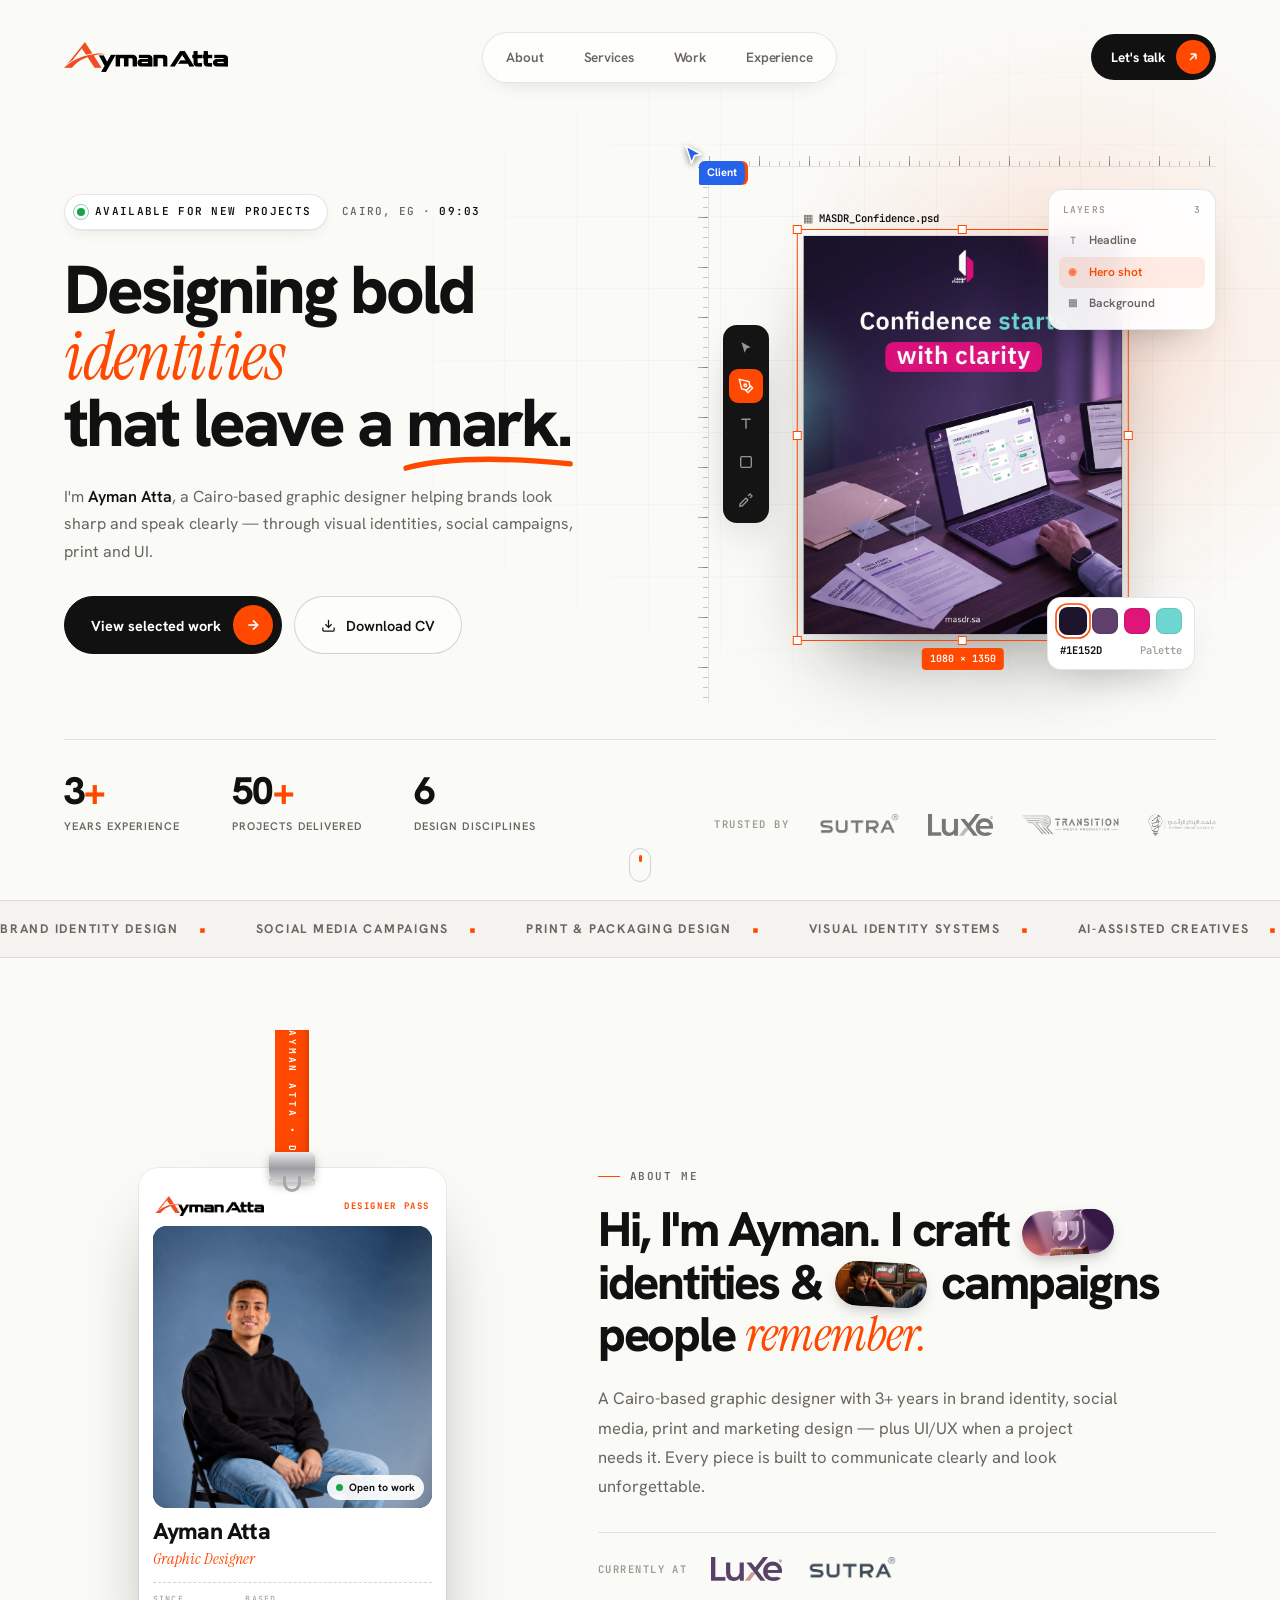
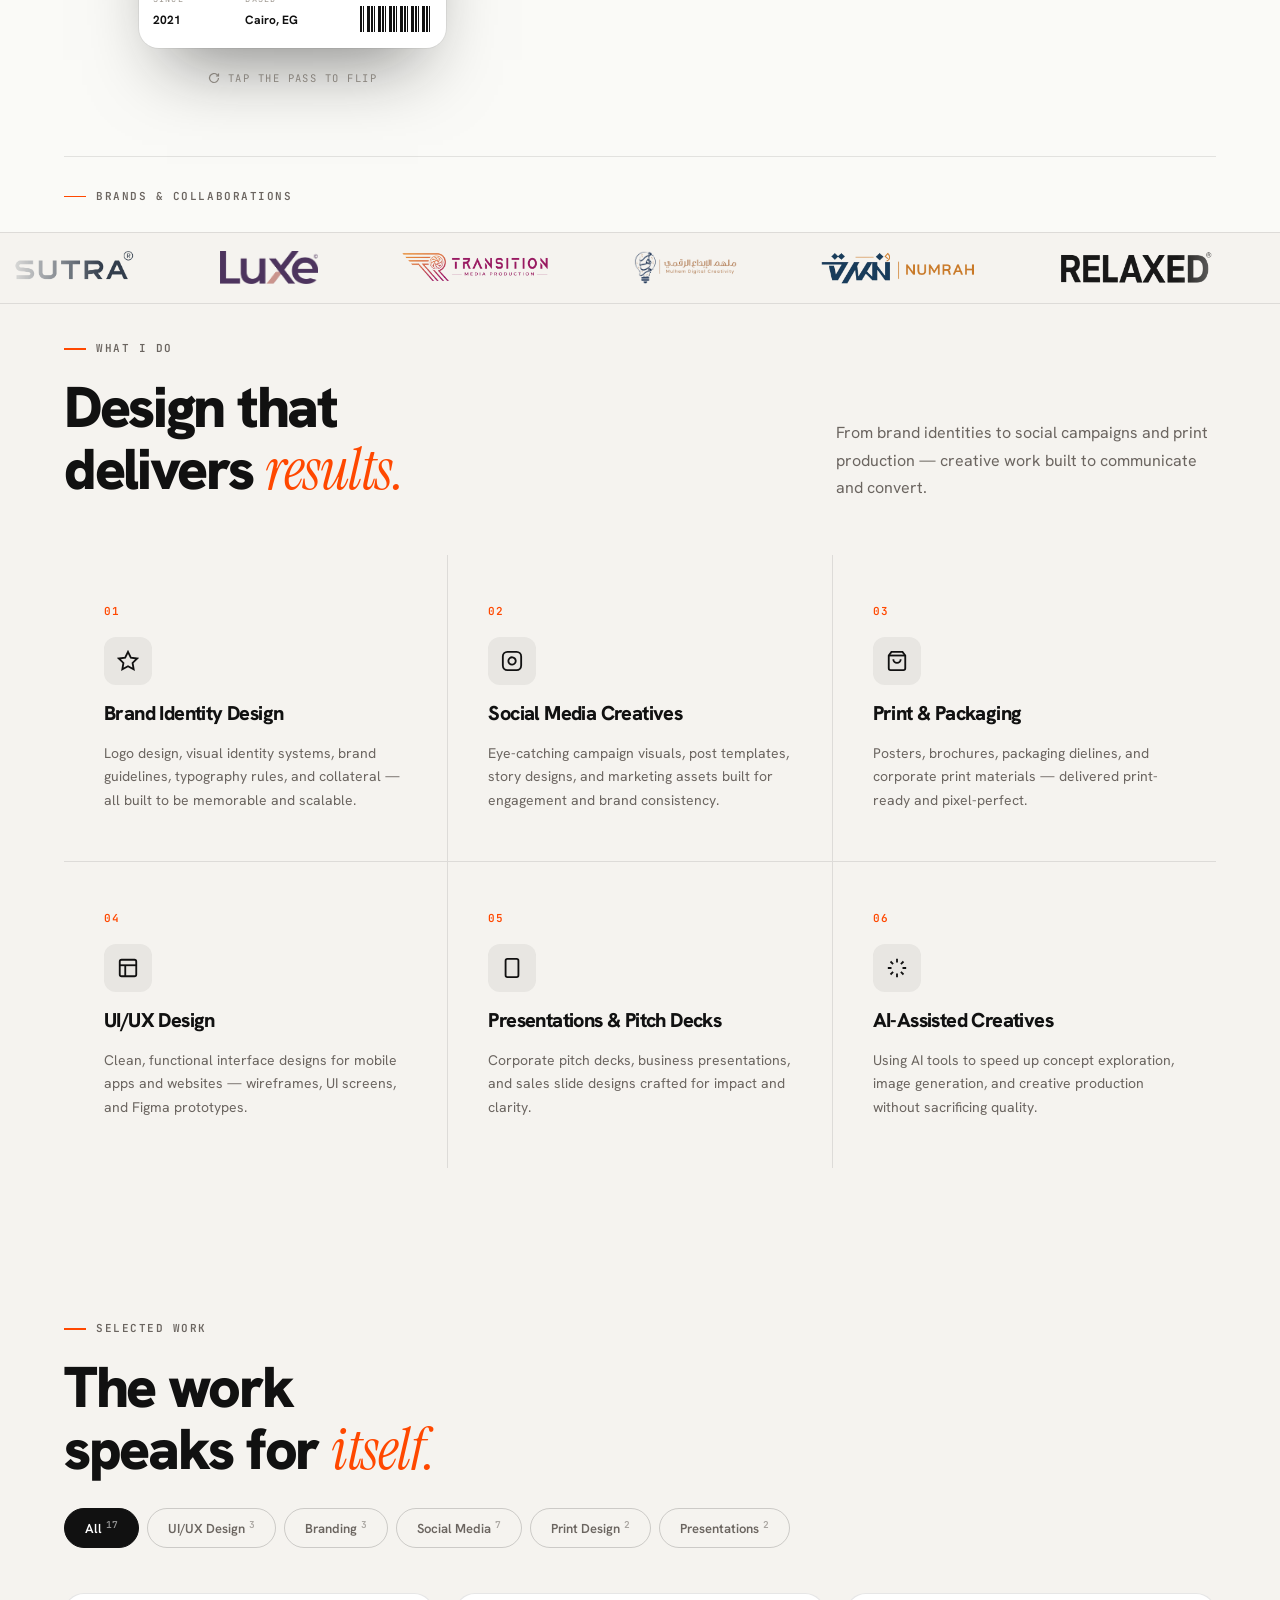
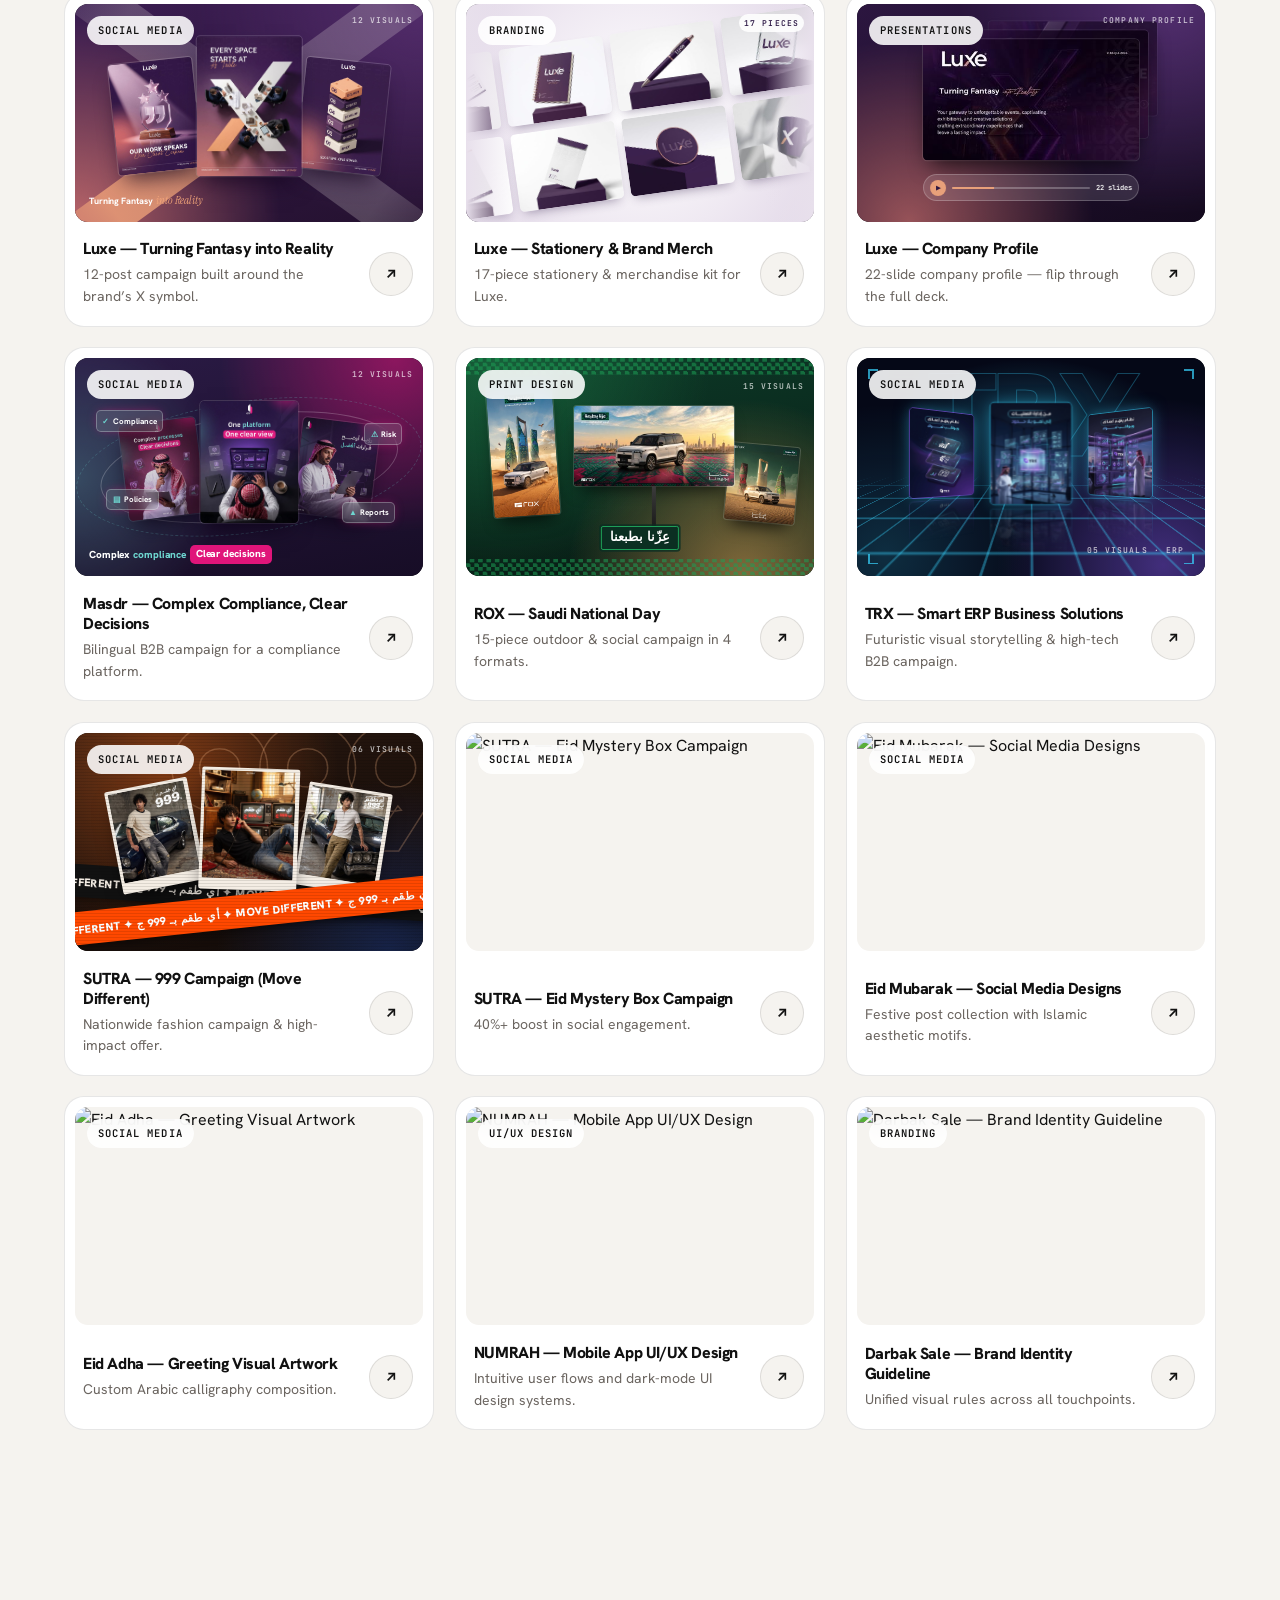
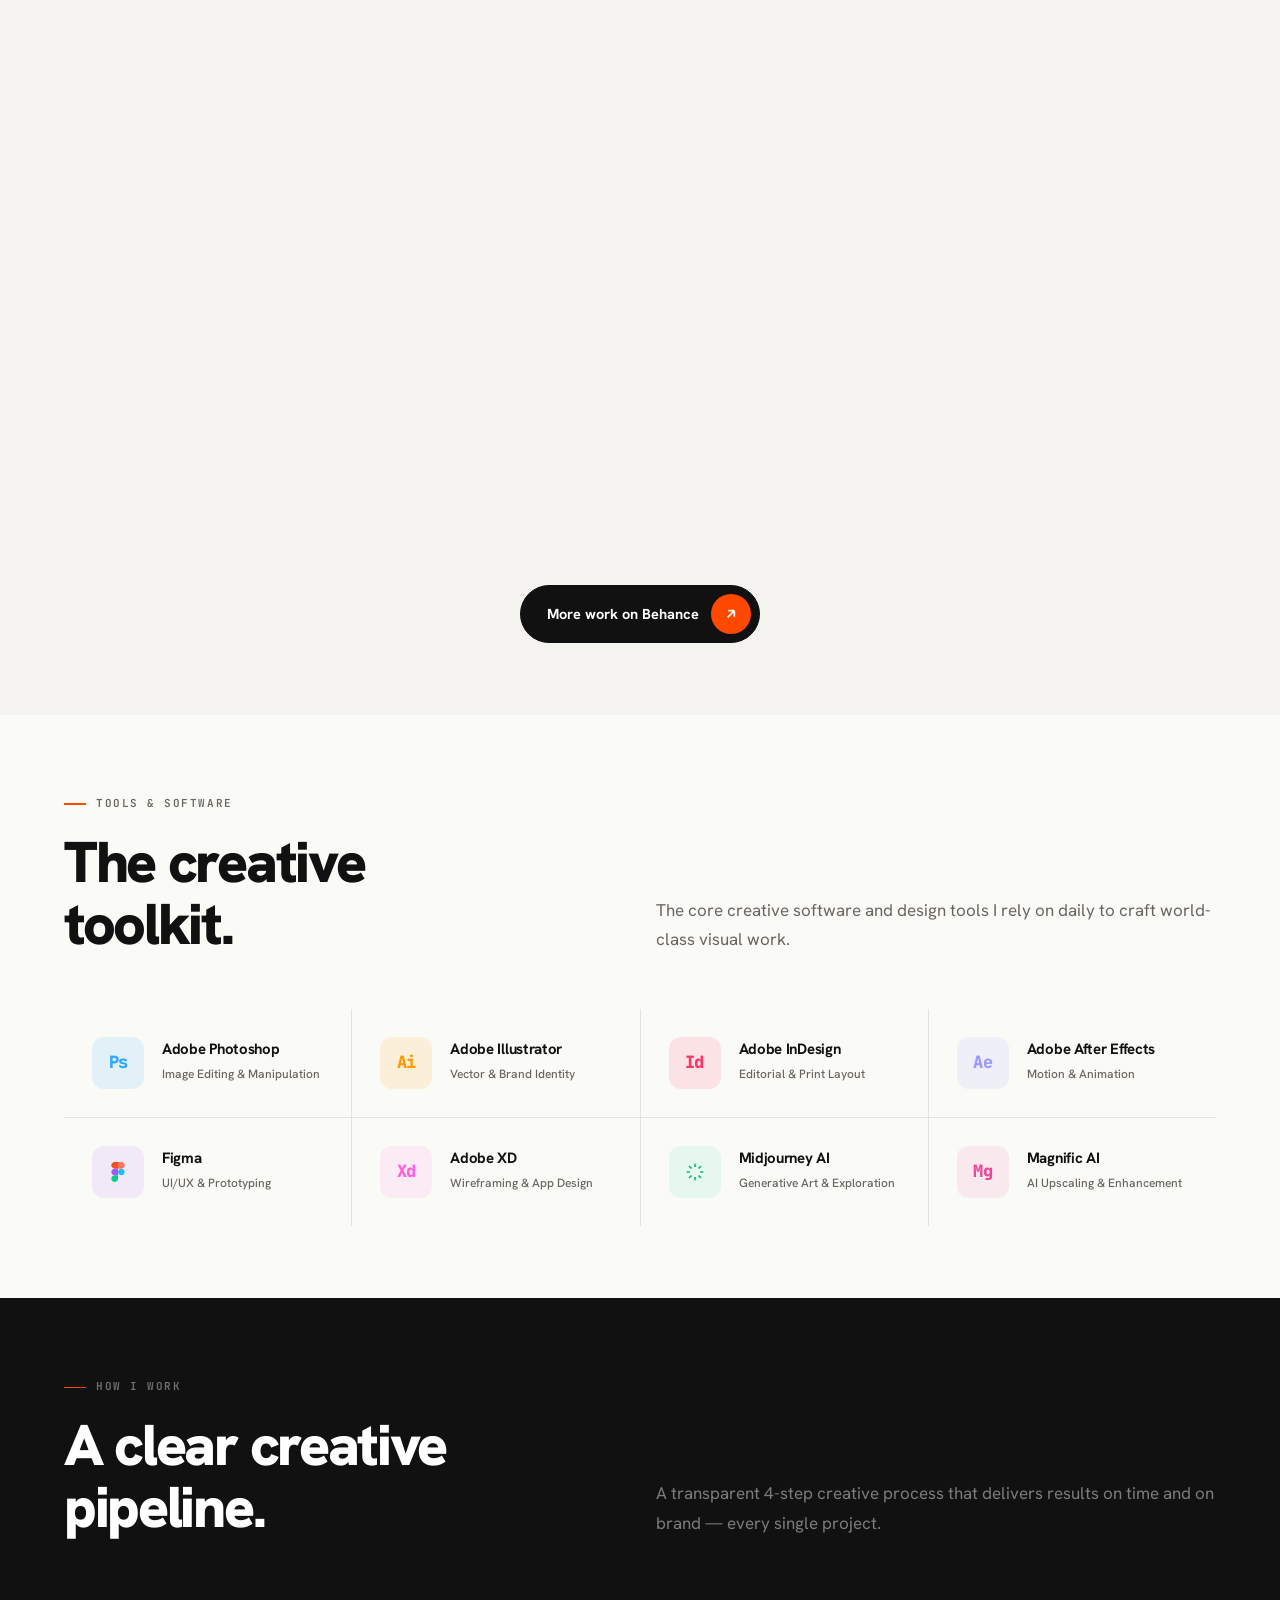
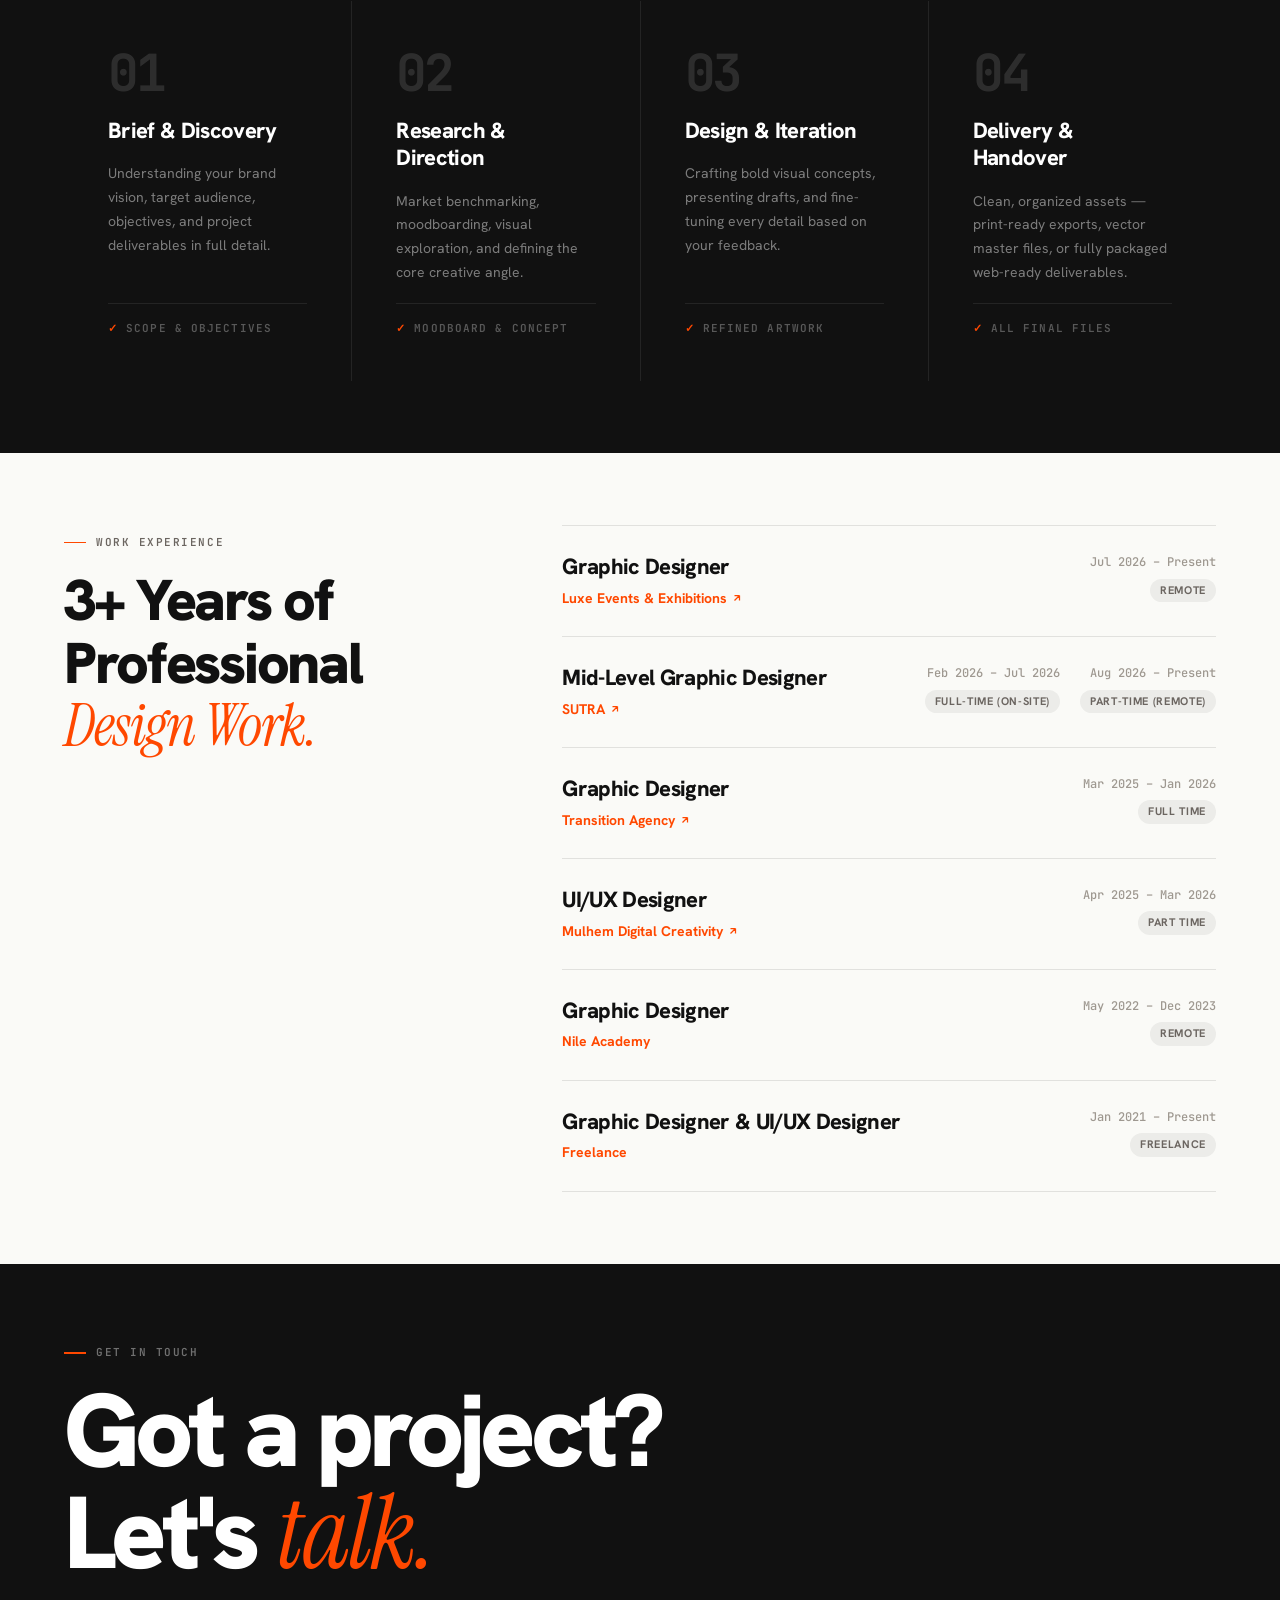
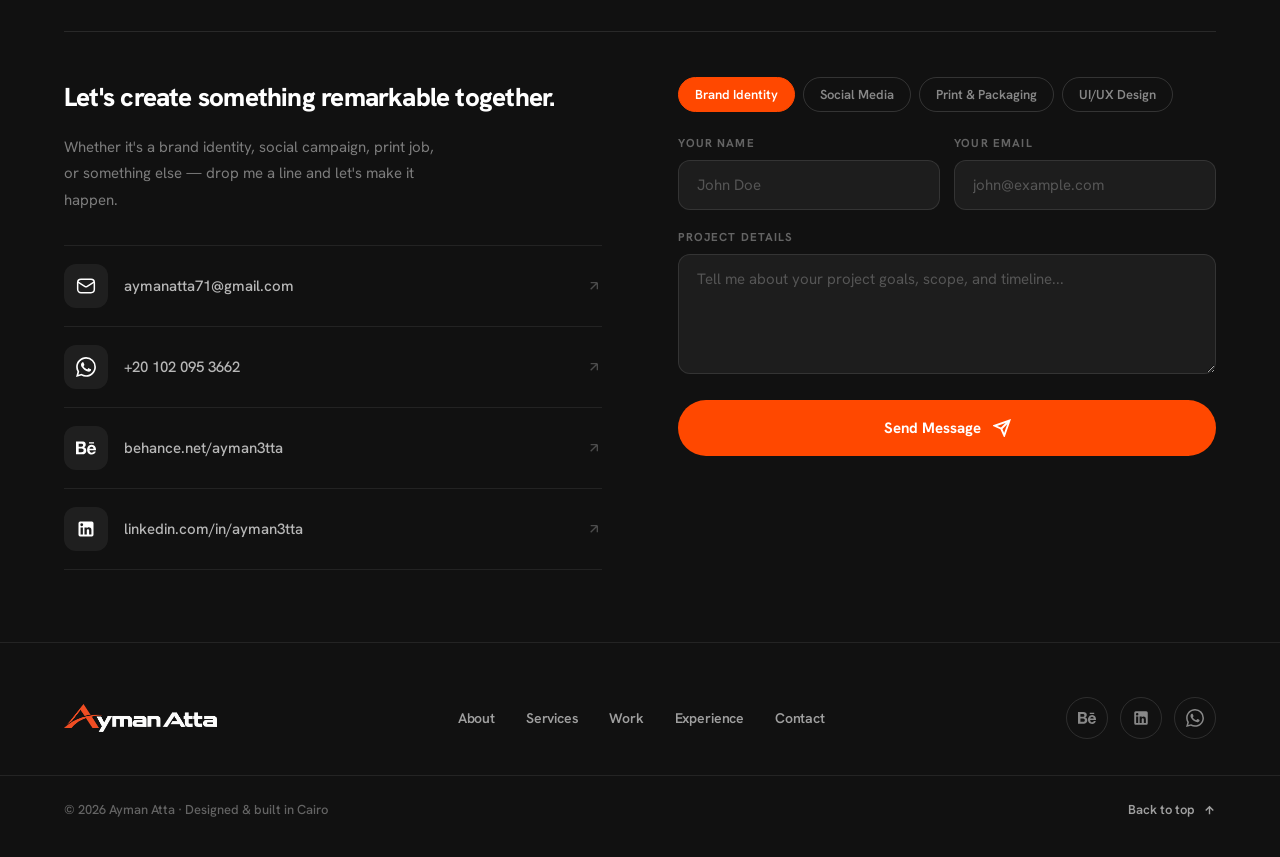
==== commit 7513d267: "refactor: update hero canvas to Masdr and refine luxe-stationery cover" ====
--- a/index.html
+++ b/index.html
@@ -20,7 +20,7 @@
   <meta name="twitter:description" content="Crafting sharp visual identities, compelling print designs, and scroll-stopping social campaigns.">
   <meta name="twitter:image" content="https://aymanatta.com/assets/projects/sutra-999/sutra-5.jpg">
   <link rel="canonical" href="https://aymanatta.com/">
-  <link rel="preload" as="image" href="assets/projects/sutra-999/sutra-5.jpg">
+  <link rel="preload" as="image" href="assets/projects/masdr/masdr-1.jpg">
   <script type="application/ld+json">{"@context":"https://schema.org","@type":"Person","name":"Ayman Atta","jobTitle":"Graphic Designer & Visual Identity Specialist","url":"https://aymanatta.com/","image":"https://aymanatta.com/assets/ayman.jpg","email":"mailto:aymanatta71@gmail.com","address":{"@type":"PostalAddress","addressLocality":"Cairo","addressCountry":"EG"},"sameAs":["https://behance.net/ayman3tta","https://linkedin.com/in/ayman3tta"],"knowsAbout":["Brand Identity","Visual Identity","Social Media Design","Print Design","UI/UX Design"]}</script>
   <link rel="icon" type="image/png" href="assets/favicon.png">
   <link rel="apple-touch-icon" href="assets/favicon.png">
@@ -1073,12 +1073,12 @@
         </div>
 
         <div class="cv-board" id="cv-board" role="button" tabindex="0" aria-label="Open featured project">
-          <div class="cv-name"><span>&#9638;</span><b id="cv-file">SUTRA_Move-Different.ai</b></div>
+          <div class="cv-name"><span>&#9638;</span><b id="cv-file">MASDR_Confidence.psd</b></div>
           <div class="cv-art" id="cv-art">
-            <img class="on" src="assets/projects/sutra-999/sutra-5.jpg" alt="SUTRA Move Different campaign" fetchpriority="high">
+            <img class="on" src="assets/projects/masdr/masdr-1.jpg" alt="Masdr campaign: Confidence starts with clarity" fetchpriority="high">
             <img src="assets/projects/trx/trx-3.jpg" alt="TRX ERP campaign" loading="lazy">
+            <img src="assets/projects/masdr/masdr-6.jpg" alt="Masdr compliance campaign" loading="lazy">
             <img src="assets/projects/luxe/luxe-1.jpg" alt="Luxe Events campaign" loading="lazy">
-            <img src="assets/projects/masdr/masdr-6.jpg" alt="Masdr compliance campaign" loading="lazy">
           </div>
           <div class="cv-sel" aria-hidden="true"><i></i><i></i><i></i><i></i><i></i><i></i><i></i><i></i></div>
           <div class="cv-size">1080 &times; 1350</div>
@@ -1460,10 +1460,10 @@
   var imgs=art.querySelectorAll('img'),file=document.getElementById('cv-file'),hex=document.getElementById('cv-hex');
   var sw=document.querySelectorAll('#cv-sw i'),tools=document.querySelectorAll('#cv-tools span'),layers=document.querySelectorAll('#cv-layers .r');
   var S=[
-    {f:'SUTRA_Move-Different.ai',p:['#130E0C','#6A4632','#DDBA8D','#E0332B'],pj:6},
+    {f:'MASDR_Confidence.psd',p:['#1E152D','#5F3F6B','#E0157A','#6ED6D0'],pj:3},
     {f:'TRX_Smart-ERP.psd',p:['#0D1528','#32496B','#849EC2','#39D5FF'],pj:5},
-    {f:'LUXE_Every-Space.psd',p:['#24112F','#4A2752','#F2A57A','#EDE8E3'],pj:0},
-    {f:'MASDR_Clear-View.psd',p:['#1E1230','#3C2A5A','#E0157A','#6ED6D0'],pj:3}
+    {f:'MASDR_Clear-View.psd',p:['#1E1230','#3C2A5A','#E0157A','#6ED6D0'],pj:3},
+    {f:'LUXE_Every-Space.psd',p:['#24112F','#4A2752','#F2A57A','#EDE8E3'],pj:0}
   ];
   var i=0,t=0;
   function paint(){
@@ -1634,7 +1634,7 @@
   {title:"Creative Print &amp; Packaging Series",cat:"Print Design",img:"https://mir-s3-cdn-cf.behance.net/projects/404/066403231799977.Y3JvcCw4MDgsNjMyLDAsMA.jpg",link:"https://www.behance.net/ayman3tta",impact:"Prepress ready dielines for high-precision print production.",desc:"High-resolution print production artwork including posters, packaging dielines, and corporate collateral."},
   {title:"Corporate Pitch Deck &amp; Presentation",cat:"Presentations",img:"https://mir-s3-cdn-cf.behance.net/projects/404/51c0bd232561629.Y3JvcCw4MDgsNjMyLDAsMA.jpg",link:"https://www.behance.net/ayman3tta",impact:"Executive storytelling slides for investor pitches.",desc:"Modern, high-converting presentation slides and pitch deck design built for business storytelling."}
 ];
-var COVERS={"trx": "<div class=\"cvr cvr-trx\"><span class=\"word\">TRX</span><div class=\"floor\"></div><div class=\"stage\"><div class=\"sc s1\"><img src=\"assets/projects/trx/trx-1.jpg\" alt=\"\" loading=\"lazy\"></div><div class=\"sc s3\"><img src=\"assets/projects/trx/trx-4.jpg\" alt=\"\" loading=\"lazy\"></div><div class=\"sc s2\"><img src=\"assets/projects/trx/trx-3.jpg\" alt=\"\" loading=\"lazy\"></div></div><div class=\"scan\"></div><div class=\"hud\"></div><span class=\"cvr-meta\">05 Visuals &middot; ERP</span></div>", "sutra": "<div class=\"cvr cvr-sutra\"><span class=\"big\">999</span><div class=\"tape t2\"><div class=\"tw\"><span>Move Different &#10022; <bdi>أي طقم بـ 999 ج</bdi> &#10022; Move Different &#10022; <bdi>أي طقم بـ 999 ج</bdi> &#10022; </span><span>Move Different &#10022; <bdi>أي طقم بـ 999 ج</bdi> &#10022; Move Different &#10022; <bdi>أي طقم بـ 999 ج</bdi> &#10022; </span></div></div><div class=\"ps p1\"><img src=\"assets/projects/sutra-999/sutra-4.jpg\" alt=\"\" loading=\"lazy\"></div><div class=\"ps p3\"><img src=\"assets/projects/sutra-999/sutra-6.jpg\" alt=\"\" loading=\"lazy\"></div><div class=\"ps p2\"><img src=\"assets/projects/sutra-999/sutra-5.jpg\" alt=\"\" loading=\"lazy\"></div><div class=\"tape t1\"><div class=\"tw\"><span>Move Different &#10022; <bdi>أي طقم بـ 999 ج</bdi> &#10022; Move Different &#10022; <bdi>أي طقم بـ 999 ج</bdi> &#10022; </span><span>Move Different &#10022; <bdi>أي طقم بـ 999 ج</bdi> &#10022; Move Different &#10022; <bdi>أي طقم بـ 999 ج</bdi> &#10022; </span></div></div><div class=\"crt\"></div><span class=\"cvr-meta tr\">06 Visuals</span></div>", "luxe": "<div class=\"cvr cvr-luxe\"><div class=\"xb xa\"></div><div class=\"xb xc\"></div><div class=\"pn l1\"><img src=\"assets/projects/luxe/luxe-7.jpg\" alt=\"\" loading=\"lazy\"></div><div class=\"pn l3\"><img src=\"assets/projects/luxe/luxe-10.jpg\" alt=\"\" loading=\"lazy\"></div><div class=\"pn l2\"><img src=\"assets/projects/luxe/luxe-1.jpg\" alt=\"\" loading=\"lazy\"></div><div class=\"spot\"></div><span class=\"ltag\">Turning Fantasy<em>into Reality</em></span><span class=\"cvr-meta tr\">12 Visuals</span></div>", "masdr": "<div class=\"cvr cvr-masdr\"><div class=\"orb o2\"></div><div class=\"orb\"></div><div class=\"mp m1\"><img src=\"assets/projects/masdr/masdr-4.jpg\" alt=\"\" loading=\"lazy\"></div><div class=\"mp m3\"><img src=\"assets/projects/masdr/masdr-9.jpg\" alt=\"\" loading=\"lazy\"></div><div class=\"mp m2\"><img src=\"assets/projects/masdr/masdr-6.jpg\" alt=\"\" loading=\"lazy\"></div><span class=\"gl g1\"><i>&#10003;</i>Compliance</span><span class=\"gl g2\"><i>&#9888;</i>Risk</span><span class=\"gl g3\"><i>&#9636;</i>Policies</span><span class=\"gl g4\"><i>&#9650;</i>Reports</span><span class=\"hl\">Complex <b>compliance</b><span>Clear decisions</span></span><span class=\"cvr-meta tr\">12 Visuals</span></div>", "lst": "<div class=\"cvr cvr-lst\"><div class=\"rows\"><div class=\"row\"><div class=\"tl\"><img src=\"assets/projects/luxe-stationery/ls-1-t.jpg\" alt=\"\" loading=\"lazy\"></div><div class=\"tl\"><img src=\"assets/projects/luxe-stationery/ls-2-t.jpg\" alt=\"\" loading=\"lazy\"></div><div class=\"tl\"><img src=\"assets/projects/luxe-stationery/ls-6-t.jpg\" alt=\"\" loading=\"lazy\"></div><div class=\"tl\"><img src=\"assets/projects/luxe-stationery/ls-8-t.jpg\" alt=\"\" loading=\"lazy\"></div><div class=\"tl\"><img src=\"assets/projects/luxe-stationery/ls-9-t.jpg\" alt=\"\" loading=\"lazy\"></div><div class=\"tl\"><img src=\"assets/projects/luxe-stationery/ls-11-t.jpg\" alt=\"\" loading=\"lazy\"></div><div class=\"tl\"><img src=\"assets/projects/luxe-stationery/ls-13-t.jpg\" alt=\"\" loading=\"lazy\"></div><div class=\"tl\"><img src=\"assets/projects/luxe-stationery/ls-16-t.jpg\" alt=\"\" loading=\"lazy\"></div><div class=\"tl\"><img src=\"assets/projects/luxe-stationery/ls-1-t.jpg\" alt=\"\" loading=\"lazy\"></div><div class=\"tl\"><img src=\"assets/projects/luxe-stationery/ls-2-t.jpg\" alt=\"\" loading=\"lazy\"></div><div class=\"tl\"><img src=\"assets/projects/luxe-stationery/ls-6-t.jpg\" alt=\"\" loading=\"lazy\"></div><div class=\"tl\"><img src=\"assets/projects/luxe-stationery/ls-8-t.jpg\" alt=\"\" loading=\"lazy\"></div><div class=\"tl\"><img src=\"assets/projects/luxe-stationery/ls-9-t.jpg\" alt=\"\" loading=\"lazy\"></div><div class=\"tl\"><img src=\"assets/projects/luxe-stationery/ls-11-t.jpg\" alt=\"\" loading=\"lazy\"></div><div class=\"tl\"><img src=\"assets/projects/luxe-stationery/ls-13-t.jpg\" alt=\"\" loading=\"lazy\"></div><div class=\"tl\"><img src=\"assets/projects/luxe-stationery/ls-16-t.jpg\" alt=\"\" loading=\"lazy\"></div></div><div class=\"row r2\"><div class=\"tl\"><img src=\"assets/projects/luxe-stationery/ls-3-t.jpg\" alt=\"\" loading=\"lazy\"></div><div class=\"tl\"><img src=\"assets/projects/luxe-stationery/ls-4-t.jpg\" alt=\"\" loading=\"lazy\"></div><div class=\"tl\"><img src=\"assets/projects/luxe-stationery/ls-7-t.jpg\" alt=\"\" loading=\"lazy\"></div><div class=\"tl\"><img src=\"assets/projects/luxe-stationery/ls-10-t.jpg\" alt=\"\" loading=\"lazy\"></div><div class=\"tl\"><img src=\"assets/projects/luxe-stationery/ls-12-t.jpg\" alt=\"\" loading=\"lazy\"></div><div class=\"tl\"><img src=\"assets/projects/luxe-stationery/ls-14-t.jpg\" alt=\"\" loading=\"lazy\"></div><div class=\"tl\"><img src=\"assets/projects/luxe-stationery/ls-15-t.jpg\" alt=\"\" loading=\"lazy\"></div><div class=\"tl\"><img src=\"assets/projects/luxe-stationery/ls-17-t.jpg\" alt=\"\" loading=\"lazy\"></div><div class=\"tl\"><img src=\"assets/projects/luxe-stationery/ls-3-t.jpg\" alt=\"\" loading=\"lazy\"></div><div class=\"tl\"><img src=\"assets/projects/luxe-stationery/ls-4-t.jpg\" alt=\"\" loading=\"lazy\"></div><div class=\"tl\"><img src=\"assets/projects/luxe-stationery/ls-7-t.jpg\" alt=\"\" loading=\"lazy\"></div><div class=\"tl\"><img src=\"assets/projects/luxe-stationery/ls-10-t.jpg\" alt=\"\" loading=\"lazy\"></div><div class=\"tl\"><img src=\"assets/projects/luxe-stationery/ls-12-t.jpg\" alt=\"\" loading=\"lazy\"></div><div class=\"tl\"><img src=\"assets/projects/luxe-stationery/ls-14-t.jpg\" alt=\"\" loading=\"lazy\"></div><div class=\"tl\"><img src=\"assets/projects/luxe-stationery/ls-15-t.jpg\" alt=\"\" loading=\"lazy\"></div><div class=\"tl\"><img src=\"assets/projects/luxe-stationery/ls-17-t.jpg\" alt=\"\" loading=\"lazy\"></div></div></div><div class=\"fade\"></div><div class=\"badge\"><b>Lu<i>x</i>e</b><small>Stationery &amp; Merch</small></div><span class=\"cvr-meta tr\">17 Pieces</span></div>", "rox": "<div class=\"cvr cvr-rox\"><div class=\"chk\"></div><div class=\"rm tall\"><img src=\"assets/projects/rox/rox-1-t.jpg\" alt=\"\" loading=\"lazy\"></div><div class=\"rm sq\"><img src=\"assets/projects/rox/rox-5-t.jpg\" alt=\"\" loading=\"lazy\"></div><div class=\"rm bb\"><img src=\"assets/projects/rox/rox-14-t.jpg\" alt=\"\" loading=\"lazy\"><span class=\"glow\"></span></div><div class=\"fmt\"><span>Roll-up</span><span>Billboard</span><span>Social</span><span>Banner</span></div><span class=\"ttl\">عِزّنا بطبعنا</span><span class=\"cvr-meta\">15 Visuals</span></div>", "deck": "<div class=\"cvr cvr-deck\"><div class=\"sl s3\"><img src=\"assets/projects/luxe-profile/lp-13-t.jpg\" alt=\"\" loading=\"lazy\"></div><div class=\"sl s2\"><img src=\"assets/projects/luxe-profile/lp-4-t.jpg\" alt=\"\" loading=\"lazy\"></div><div class=\"sl s1\"><img src=\"assets/projects/luxe-profile/lp-1-t.jpg\" alt=\"\" loading=\"lazy\"></div><div class=\"bar\"><span class=\"pl\"><i>&#9654;</i></span><span class=\"tr\"><b></b></span><span>22 slides</span></div><span class=\"cvr-meta tr\">Company profile</span></div>"};
+var COVERS={"trx": "<div class=\"cvr cvr-trx\"><span class=\"word\">TRX</span><div class=\"floor\"></div><div class=\"stage\"><div class=\"sc s1\"><img src=\"assets/projects/trx/trx-1.jpg\" alt=\"\" loading=\"lazy\"></div><div class=\"sc s3\"><img src=\"assets/projects/trx/trx-4.jpg\" alt=\"\" loading=\"lazy\"></div><div class=\"sc s2\"><img src=\"assets/projects/trx/trx-3.jpg\" alt=\"\" loading=\"lazy\"></div></div><div class=\"scan\"></div><div class=\"hud\"></div><span class=\"cvr-meta\">05 Visuals &middot; ERP</span></div>", "sutra": "<div class=\"cvr cvr-sutra\"><span class=\"big\">999</span><div class=\"tape t2\"><div class=\"tw\"><span>Move Different &#10022; <bdi>أي طقم بـ 999 ج</bdi> &#10022; Move Different &#10022; <bdi>أي طقم بـ 999 ج</bdi> &#10022; </span><span>Move Different &#10022; <bdi>أي طقم بـ 999 ج</bdi> &#10022; Move Different &#10022; <bdi>أي طقم بـ 999 ج</bdi> &#10022; </span></div></div><div class=\"ps p1\"><img src=\"assets/projects/sutra-999/sutra-4.jpg\" alt=\"\" loading=\"lazy\"></div><div class=\"ps p3\"><img src=\"assets/projects/sutra-999/sutra-6.jpg\" alt=\"\" loading=\"lazy\"></div><div class=\"ps p2\"><img src=\"assets/projects/sutra-999/sutra-5.jpg\" alt=\"\" loading=\"lazy\"></div><div class=\"tape t1\"><div class=\"tw\"><span>Move Different &#10022; <bdi>أي طقم بـ 999 ج</bdi> &#10022; Move Different &#10022; <bdi>أي طقم بـ 999 ج</bdi> &#10022; </span><span>Move Different &#10022; <bdi>أي طقم بـ 999 ج</bdi> &#10022; Move Different &#10022; <bdi>أي طقم بـ 999 ج</bdi> &#10022; </span></div></div><div class=\"crt\"></div><span class=\"cvr-meta tr\">06 Visuals</span></div>", "luxe": "<div class=\"cvr cvr-luxe\"><div class=\"xb xa\"></div><div class=\"xb xc\"></div><div class=\"pn l1\"><img src=\"assets/projects/luxe/luxe-7.jpg\" alt=\"\" loading=\"lazy\"></div><div class=\"pn l3\"><img src=\"assets/projects/luxe/luxe-10.jpg\" alt=\"\" loading=\"lazy\"></div><div class=\"pn l2\"><img src=\"assets/projects/luxe/luxe-1.jpg\" alt=\"\" loading=\"lazy\"></div><div class=\"spot\"></div><span class=\"ltag\">Turning Fantasy<em>into Reality</em></span><span class=\"cvr-meta tr\">12 Visuals</span></div>", "masdr": "<div class=\"cvr cvr-masdr\"><div class=\"orb o2\"></div><div class=\"orb\"></div><div class=\"mp m1\"><img src=\"assets/projects/masdr/masdr-4.jpg\" alt=\"\" loading=\"lazy\"></div><div class=\"mp m3\"><img src=\"assets/projects/masdr/masdr-9.jpg\" alt=\"\" loading=\"lazy\"></div><div class=\"mp m2\"><img src=\"assets/projects/masdr/masdr-6.jpg\" alt=\"\" loading=\"lazy\"></div><span class=\"gl g1\"><i>&#10003;</i>Compliance</span><span class=\"gl g2\"><i>&#9888;</i>Risk</span><span class=\"gl g3\"><i>&#9636;</i>Policies</span><span class=\"gl g4\"><i>&#9650;</i>Reports</span><span class=\"hl\">Complex <b>compliance</b><span>Clear decisions</span></span><span class=\"cvr-meta tr\">12 Visuals</span></div>", "lst": "<div class=\"cvr cvr-lst\"><div class=\"rows\"><div class=\"row\"><div class=\"tl\"><img src=\"assets/projects/luxe-stationery/ls-1-t.jpg\" alt=\"\" loading=\"lazy\"></div><div class=\"tl\"><img src=\"assets/projects/luxe-stationery/ls-2-t.jpg\" alt=\"\" loading=\"lazy\"></div><div class=\"tl\"><img src=\"assets/projects/luxe-stationery/ls-6-t.jpg\" alt=\"\" loading=\"lazy\"></div><div class=\"tl\"><img src=\"assets/projects/luxe-stationery/ls-8-t.jpg\" alt=\"\" loading=\"lazy\"></div><div class=\"tl\"><img src=\"assets/projects/luxe-stationery/ls-9-t.jpg\" alt=\"\" loading=\"lazy\"></div><div class=\"tl\"><img src=\"assets/projects/luxe-stationery/ls-11-t.jpg\" alt=\"\" loading=\"lazy\"></div><div class=\"tl\"><img src=\"assets/projects/luxe-stationery/ls-13-t.jpg\" alt=\"\" loading=\"lazy\"></div><div class=\"tl\"><img src=\"assets/projects/luxe-stationery/ls-16-t.jpg\" alt=\"\" loading=\"lazy\"></div><div class=\"tl\"><img src=\"assets/projects/luxe-stationery/ls-1-t.jpg\" alt=\"\" loading=\"lazy\"></div><div class=\"tl\"><img src=\"assets/projects/luxe-stationery/ls-2-t.jpg\" alt=\"\" loading=\"lazy\"></div><div class=\"tl\"><img src=\"assets/projects/luxe-stationery/ls-6-t.jpg\" alt=\"\" loading=\"lazy\"></div><div class=\"tl\"><img src=\"assets/projects/luxe-stationery/ls-8-t.jpg\" alt=\"\" loading=\"lazy\"></div><div class=\"tl\"><img src=\"assets/projects/luxe-stationery/ls-9-t.jpg\" alt=\"\" loading=\"lazy\"></div><div class=\"tl\"><img src=\"assets/projects/luxe-stationery/ls-11-t.jpg\" alt=\"\" loading=\"lazy\"></div><div class=\"tl\"><img src=\"assets/projects/luxe-stationery/ls-13-t.jpg\" alt=\"\" loading=\"lazy\"></div><div class=\"tl\"><img src=\"assets/projects/luxe-stationery/ls-16-t.jpg\" alt=\"\" loading=\"lazy\"></div></div><div class=\"row r2\"><div class=\"tl\"><img src=\"assets/projects/luxe-stationery/ls-3-t.jpg\" alt=\"\" loading=\"lazy\"></div><div class=\"tl\"><img src=\"assets/projects/luxe-stationery/ls-4-t.jpg\" alt=\"\" loading=\"lazy\"></div><div class=\"tl\"><img src=\"assets/projects/luxe-stationery/ls-7-t.jpg\" alt=\"\" loading=\"lazy\"></div><div class=\"tl\"><img src=\"assets/projects/luxe-stationery/ls-10-t.jpg\" alt=\"\" loading=\"lazy\"></div><div class=\"tl\"><img src=\"assets/projects/luxe-stationery/ls-12-t.jpg\" alt=\"\" loading=\"lazy\"></div><div class=\"tl\"><img src=\"assets/projects/luxe-stationery/ls-14-t.jpg\" alt=\"\" loading=\"lazy\"></div><div class=\"tl\"><img src=\"assets/projects/luxe-stationery/ls-15-t.jpg\" alt=\"\" loading=\"lazy\"></div><div class=\"tl\"><img src=\"assets/projects/luxe-stationery/ls-17-t.jpg\" alt=\"\" loading=\"lazy\"></div><div class=\"tl\"><img src=\"assets/projects/luxe-stationery/ls-3-t.jpg\" alt=\"\" loading=\"lazy\"></div><div class=\"tl\"><img src=\"assets/projects/luxe-stationery/ls-4-t.jpg\" alt=\"\" loading=\"lazy\"></div><div class=\"tl\"><img src=\"assets/projects/luxe-stationery/ls-7-t.jpg\" alt=\"\" loading=\"lazy\"></div><div class=\"tl\"><img src=\"assets/projects/luxe-stationery/ls-10-t.jpg\" alt=\"\" loading=\"lazy\"></div><div class=\"tl\"><img src=\"assets/projects/luxe-stationery/ls-12-t.jpg\" alt=\"\" loading=\"lazy\"></div><div class=\"tl\"><img src=\"assets/projects/luxe-stationery/ls-14-t.jpg\" alt=\"\" loading=\"lazy\"></div><div class=\"tl\"><img src=\"assets/projects/luxe-stationery/ls-15-t.jpg\" alt=\"\" loading=\"lazy\"></div><div class=\"tl\"><img src=\"assets/projects/luxe-stationery/ls-17-t.jpg\" alt=\"\" loading=\"lazy\"></div></div></div><div class=\"fade\"></div><span class=\"cvr-meta tr\">17 Pieces</span></div>", "rox": "<div class=\"cvr cvr-rox\"><div class=\"chk\"></div><div class=\"rm tall\"><img src=\"assets/projects/rox/rox-1-t.jpg\" alt=\"\" loading=\"lazy\"></div><div class=\"rm sq\"><img src=\"assets/projects/rox/rox-5-t.jpg\" alt=\"\" loading=\"lazy\"></div><div class=\"rm bb\"><img src=\"assets/projects/rox/rox-14-t.jpg\" alt=\"\" loading=\"lazy\"><span class=\"glow\"></span></div><div class=\"fmt\"><span>Roll-up</span><span>Billboard</span><span>Social</span><span>Banner</span></div><span class=\"ttl\">عِزّنا بطبعنا</span><span class=\"cvr-meta\">15 Visuals</span></div>", "deck": "<div class=\"cvr cvr-deck\"><div class=\"sl s3\"><img src=\"assets/projects/luxe-profile/lp-13-t.jpg\" alt=\"\" loading=\"lazy\"></div><div class=\"sl s2\"><img src=\"assets/projects/luxe-profile/lp-4-t.jpg\" alt=\"\" loading=\"lazy\"></div><div class=\"sl s1\"><img src=\"assets/projects/luxe-profile/lp-1-t.jpg\" alt=\"\" loading=\"lazy\"></div><div class=\"bar\"><span class=\"pl\"><i>&#9654;</i></span><span class=\"tr\"><b></b></span><span>22 slides</span></div><span class=\"cvr-meta tr\">Company profile</span></div>"};
 var CATS=["All","UI/UX Design","Branding","Social Media","Print Design","Presentations"];
 var curFilter='All';
 var curSlide=0;
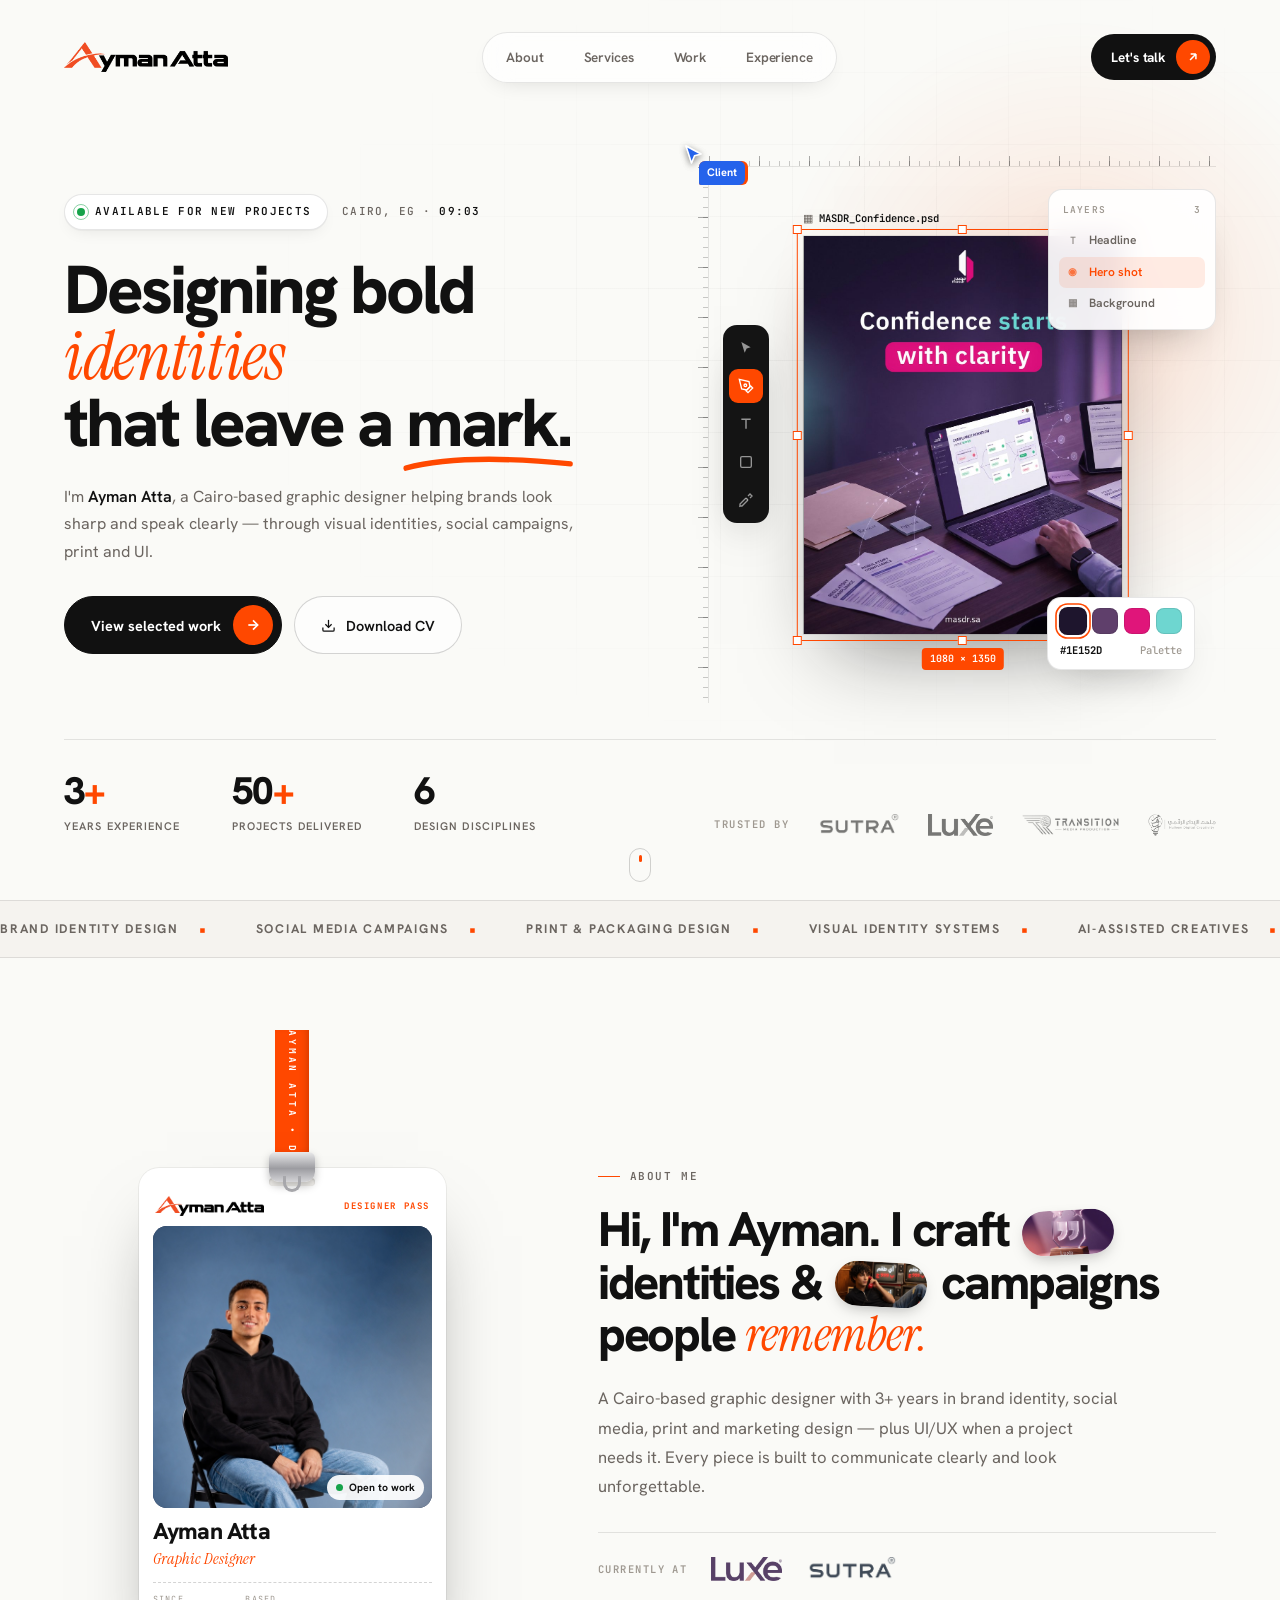
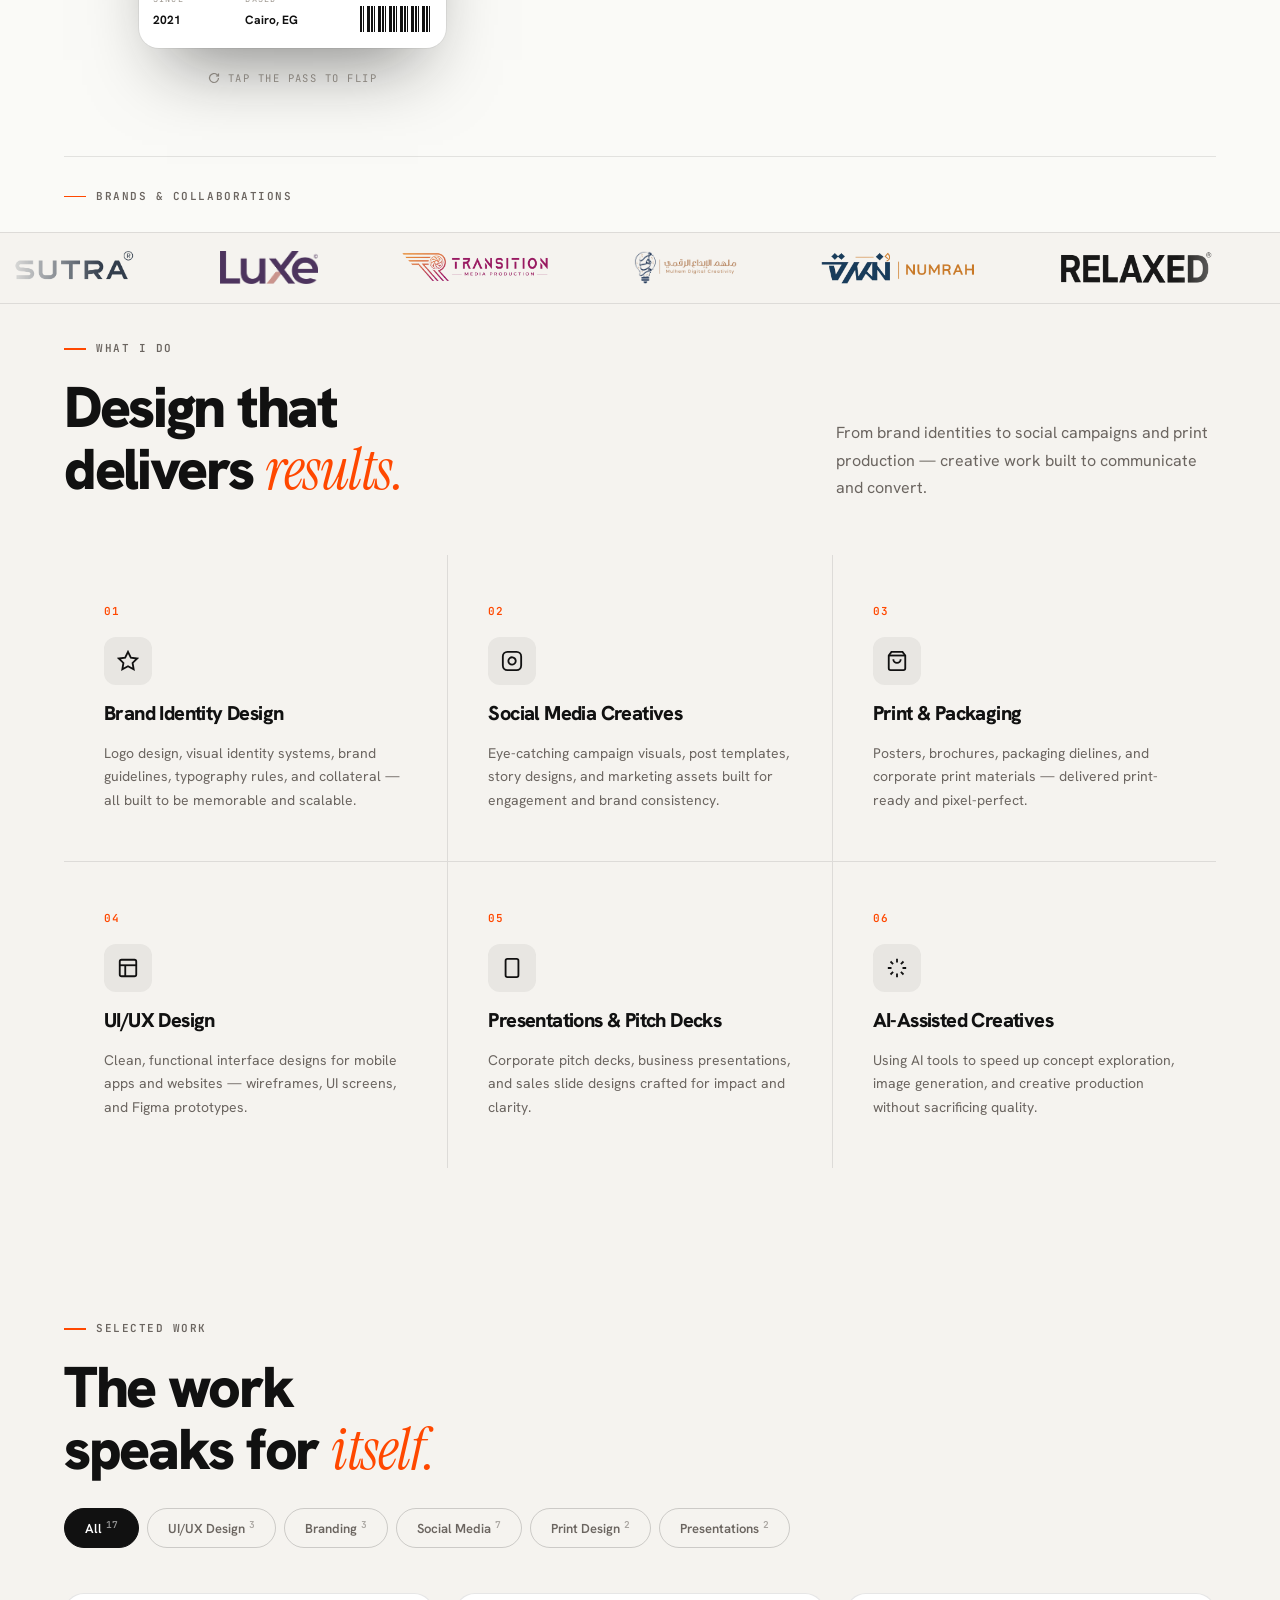
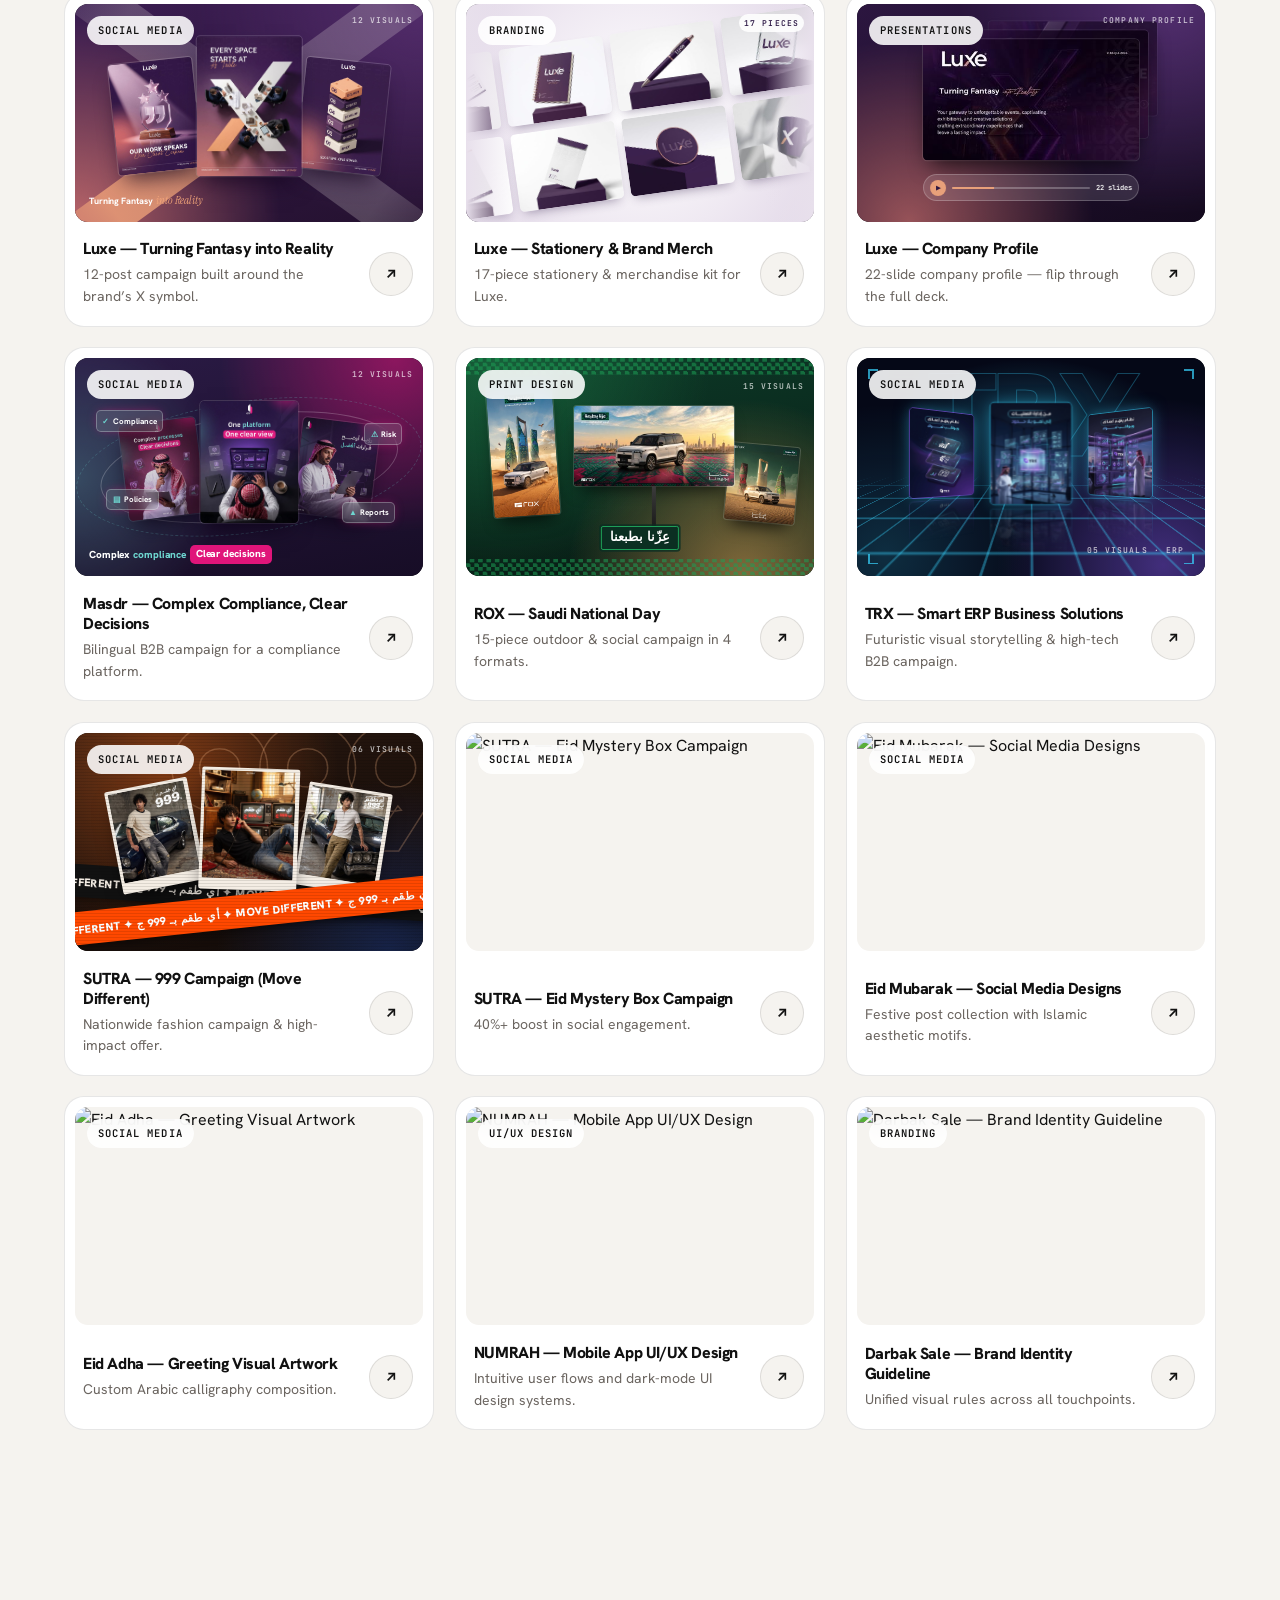
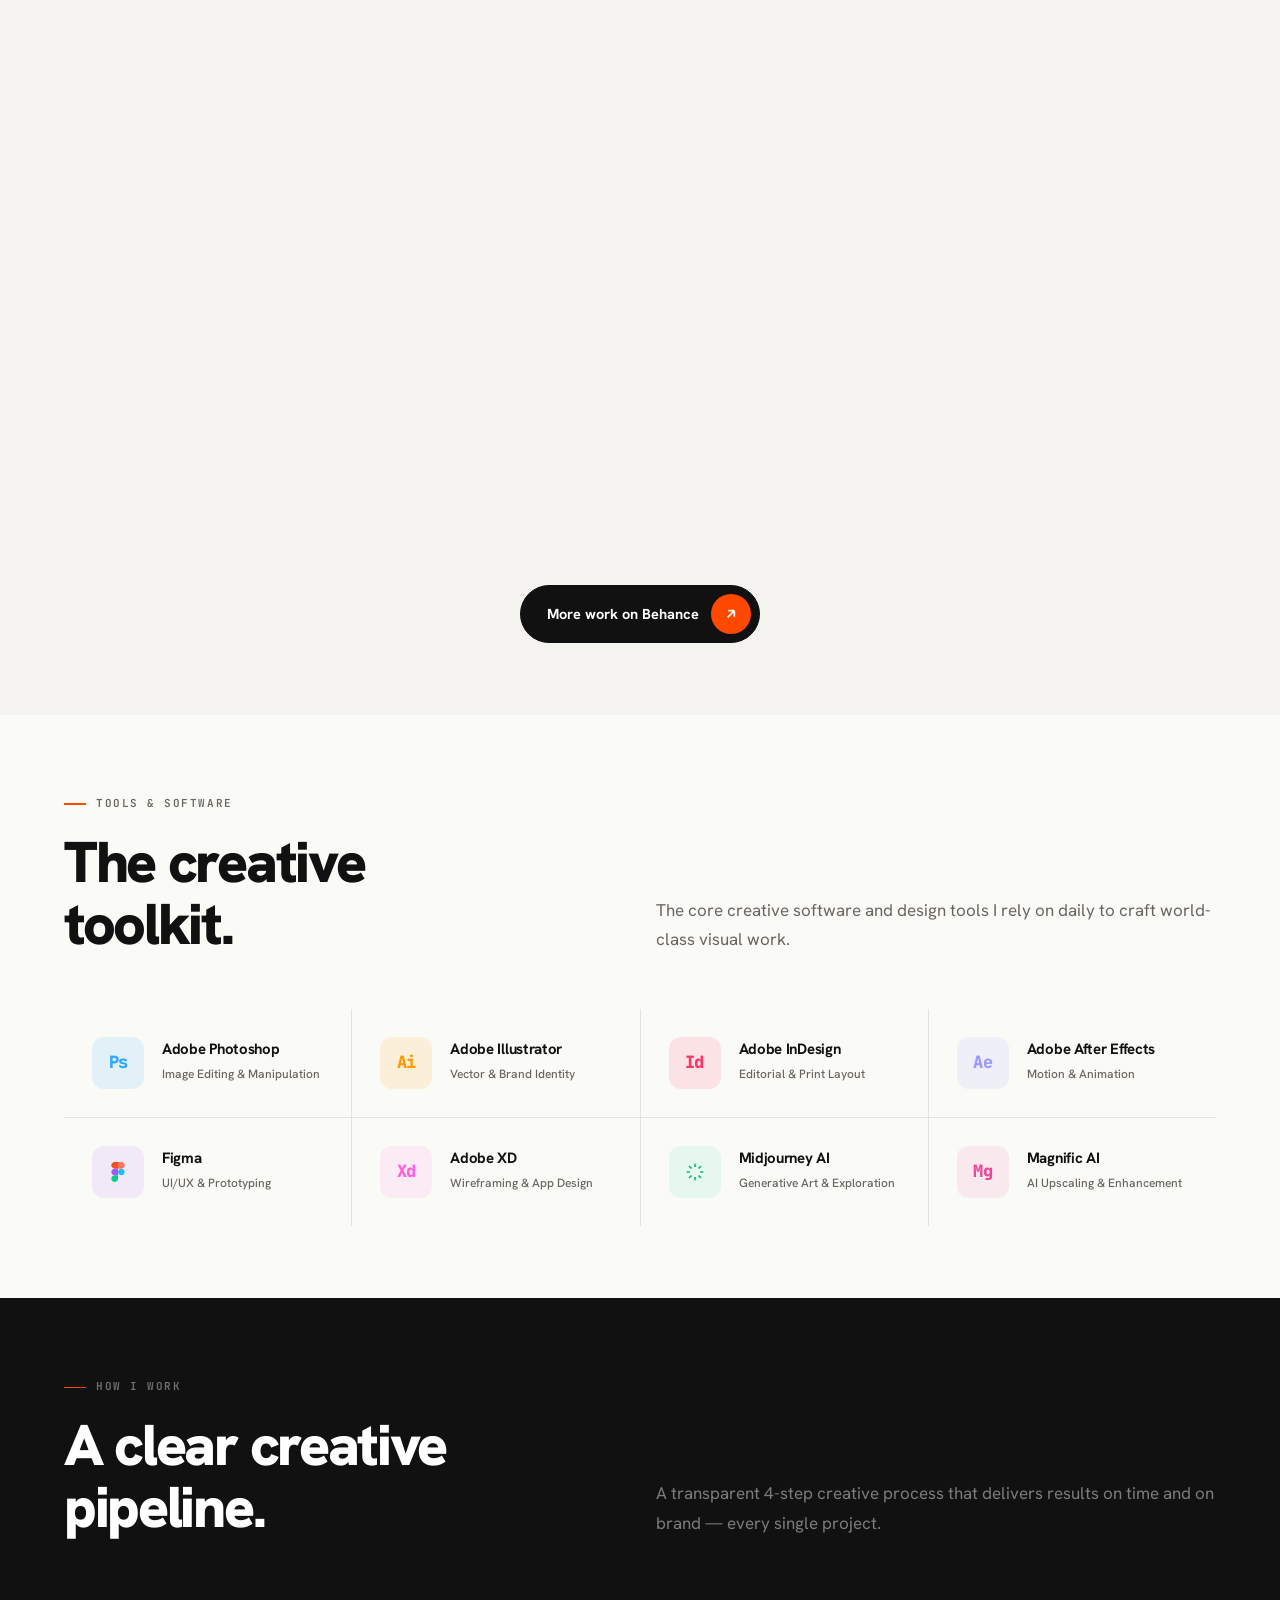
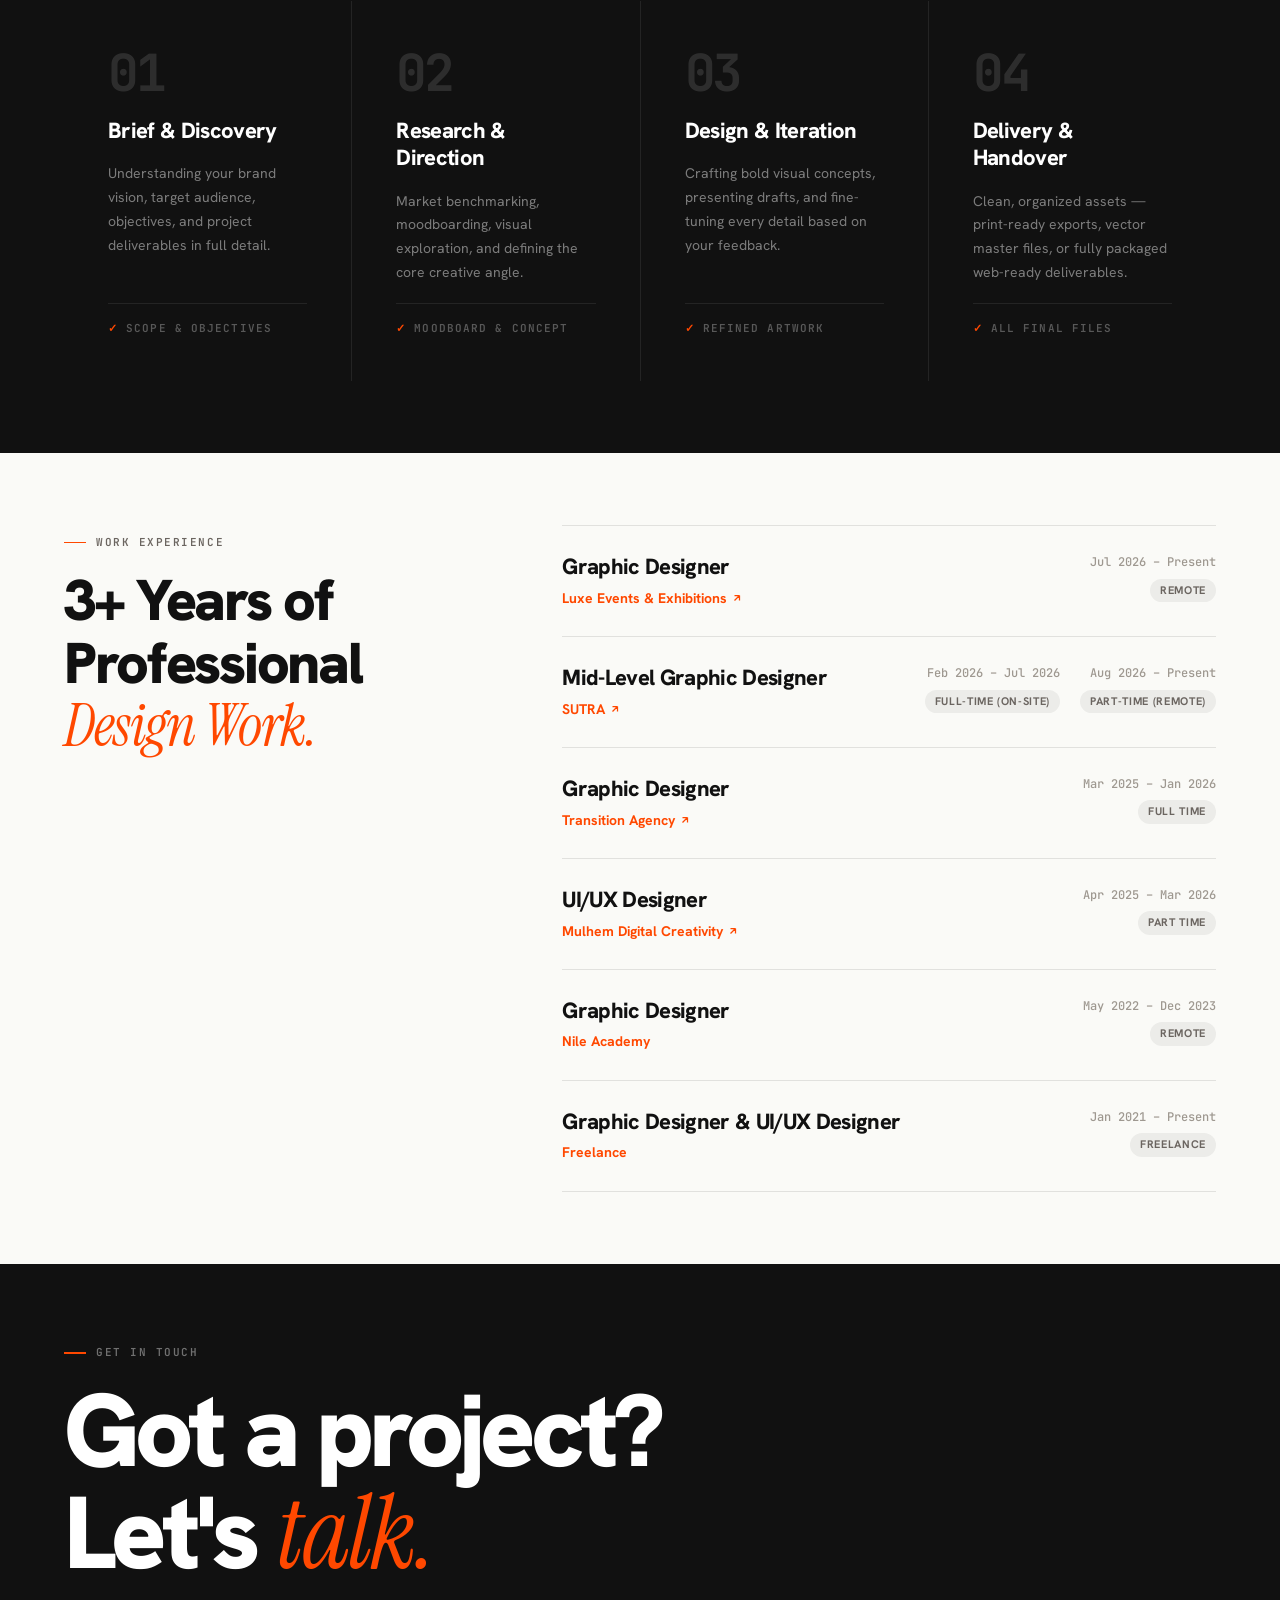
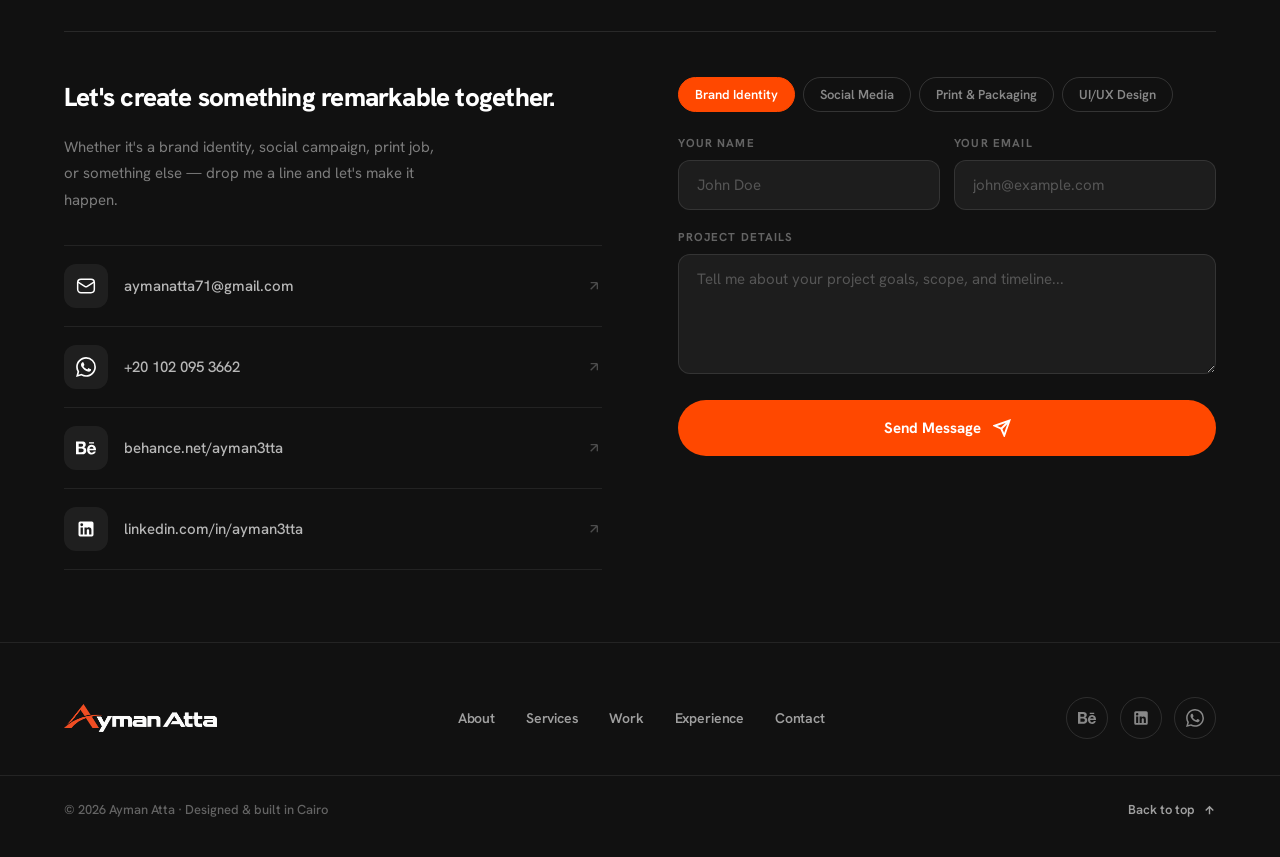
==== commit 78461b01: "feat: add dedicated OG share card and TRX National Day design" ====
--- a/index.html
+++ b/index.html
@@ -13,12 +13,17 @@
   <meta property="og:description" content="Crafting sharp visual identities, compelling print designs, and scroll-stopping social campaigns.">
   <meta property="og:type" content="website">
   <meta property="og:url" content="https://aymanatta.com/">
-  <meta property="og:image" content="https://aymanatta.com/assets/projects/sutra-999/sutra-5.jpg">
+  <meta property="og:image" content="https://aymanatta.com/assets/og-image.jpg">
+  <meta property="og:image:secure_url" content="https://aymanatta.com/assets/og-image.jpg">
+  <meta property="og:image:type" content="image/jpeg">
+  <meta property="og:image:width" content="1200">
+  <meta property="og:image:height" content="630">
+  <meta property="og:image:alt" content="Ayman Atta — Graphic Designer">
   <meta property="og:site_name" content="Ayman Atta">
   <meta name="twitter:card" content="summary_large_image">
   <meta name="twitter:title" content="Ayman Atta | Graphic Designer &amp; Visual Identity Specialist">
   <meta name="twitter:description" content="Crafting sharp visual identities, compelling print designs, and scroll-stopping social campaigns.">
-  <meta name="twitter:image" content="https://aymanatta.com/assets/projects/sutra-999/sutra-5.jpg">
+  <meta name="twitter:image" content="https://aymanatta.com/assets/og-image.jpg">
   <link rel="canonical" href="https://aymanatta.com/">
   <link rel="preload" as="image" href="assets/projects/masdr/masdr-1.jpg">
   <script type="application/ld+json">{"@context":"https://schema.org","@type":"Person","name":"Ayman Atta","jobTitle":"Graphic Designer & Visual Identity Specialist","url":"https://aymanatta.com/","image":"https://aymanatta.com/assets/ayman.jpg","email":"mailto:aymanatta71@gmail.com","address":{"@type":"PostalAddress","addressLocality":"Cairo","addressCountry":"EG"},"sameAs":["https://behance.net/ayman3tta","https://linkedin.com/in/ayman3tta"],"knowsAbout":["Brand Identity","Visual Identity","Social Media Design","Print Design","UI/UX Design"]}</script>
@@ -1076,7 +1081,7 @@
           <div class="cv-name"><span>&#9638;</span><b id="cv-file">MASDR_Confidence.psd</b></div>
           <div class="cv-art" id="cv-art">
             <img class="on" src="assets/projects/masdr/masdr-1.jpg" alt="Masdr campaign: Confidence starts with clarity" fetchpriority="high">
-            <img src="assets/projects/trx/trx-3.jpg" alt="TRX ERP campaign" loading="lazy">
+            <img src="assets/projects/trx/trx-nd.jpg" alt="TRX Saudi National Day design" loading="lazy">
             <img src="assets/projects/masdr/masdr-6.jpg" alt="Masdr compliance campaign" loading="lazy">
             <img src="assets/projects/luxe/luxe-1.jpg" alt="Luxe Events campaign" loading="lazy">
           </div>
@@ -1461,7 +1466,7 @@
   var sw=document.querySelectorAll('#cv-sw i'),tools=document.querySelectorAll('#cv-tools span'),layers=document.querySelectorAll('#cv-layers .r');
   var S=[
     {f:'MASDR_Confidence.psd',p:['#1E152D','#5F3F6B','#E0157A','#6ED6D0'],pj:3},
-    {f:'TRX_Smart-ERP.psd',p:['#0D1528','#32496B','#849EC2','#39D5FF'],pj:5},
+    {f:'TRX_National-Day.psd',p:['#0C1333','#2A3960','#1FD18B','#8E7BD6'],pj:5},
     {f:'MASDR_Clear-View.psd',p:['#1E1230','#3C2A5A','#E0157A','#6ED6D0'],pj:3},
     {f:'LUXE_Every-Space.psd',p:['#24112F','#4A2752','#F2A57A','#EDE8E3'],pj:0}
   ];
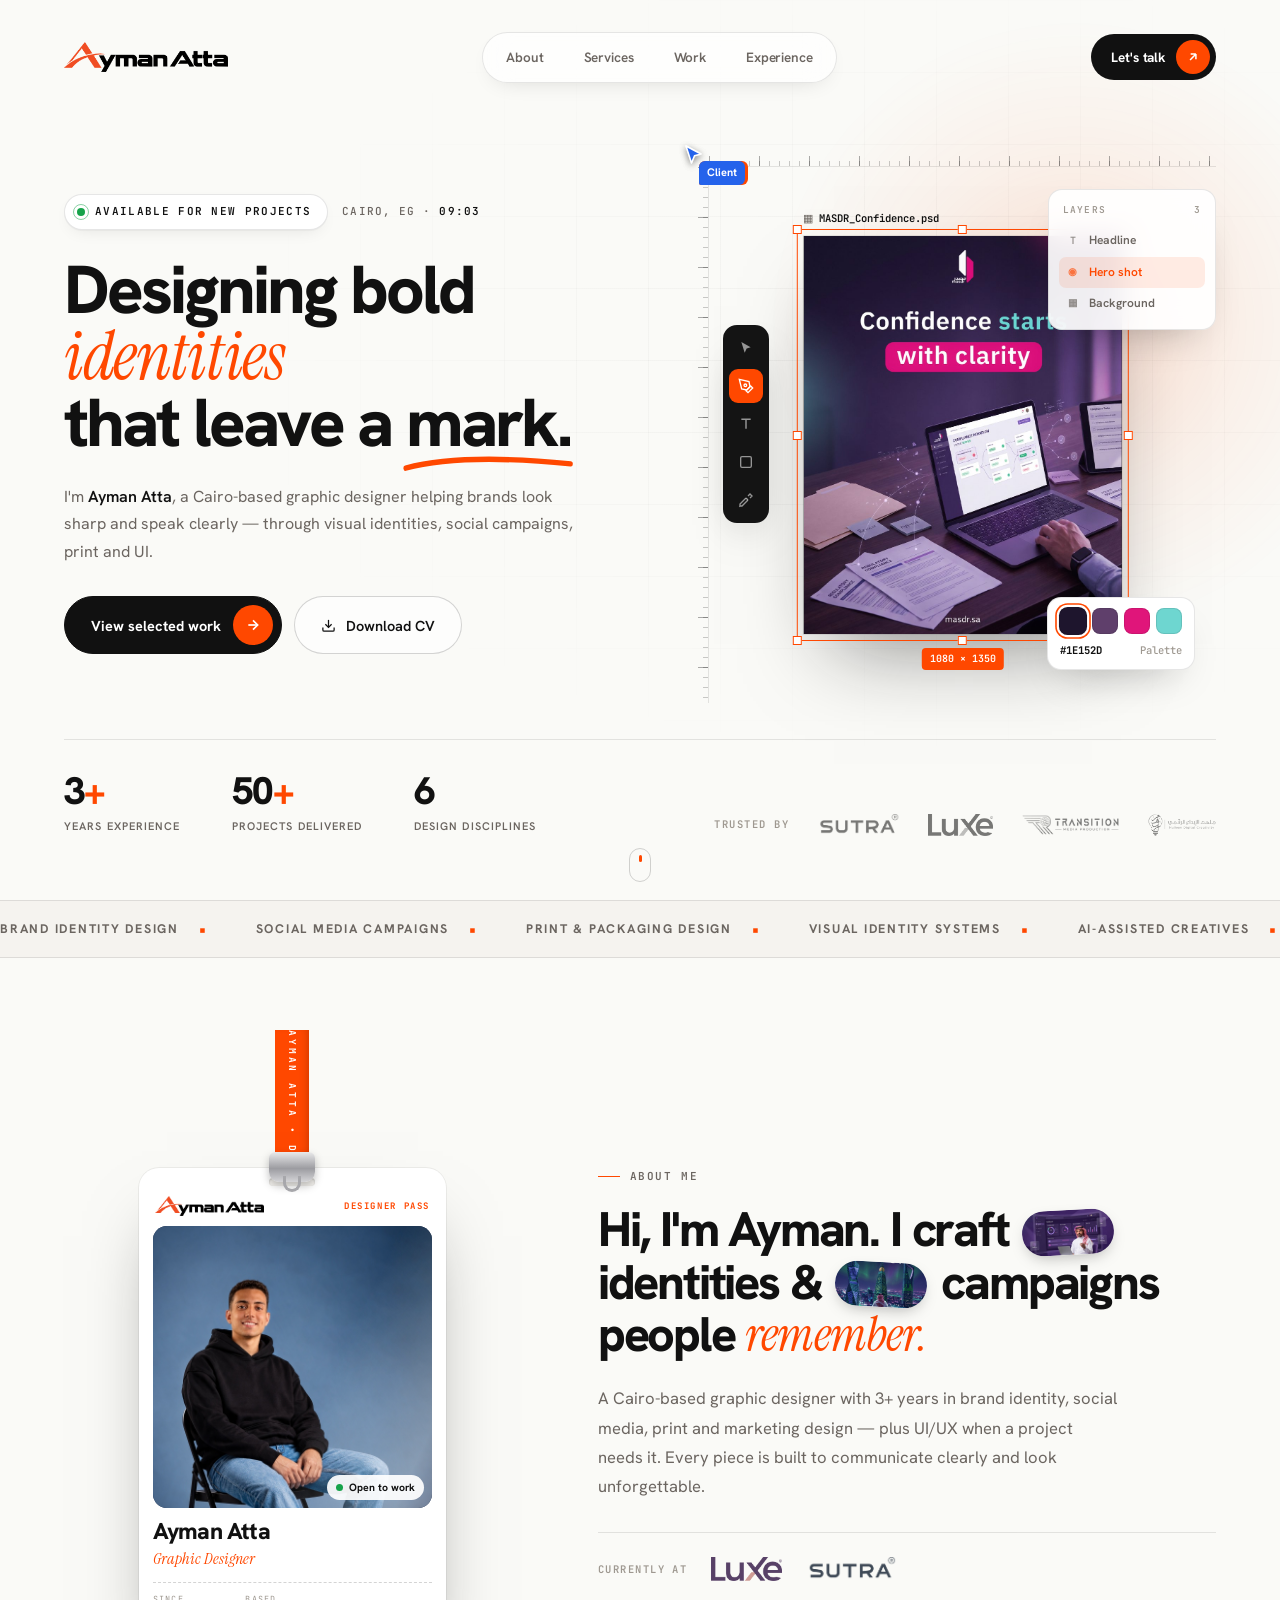
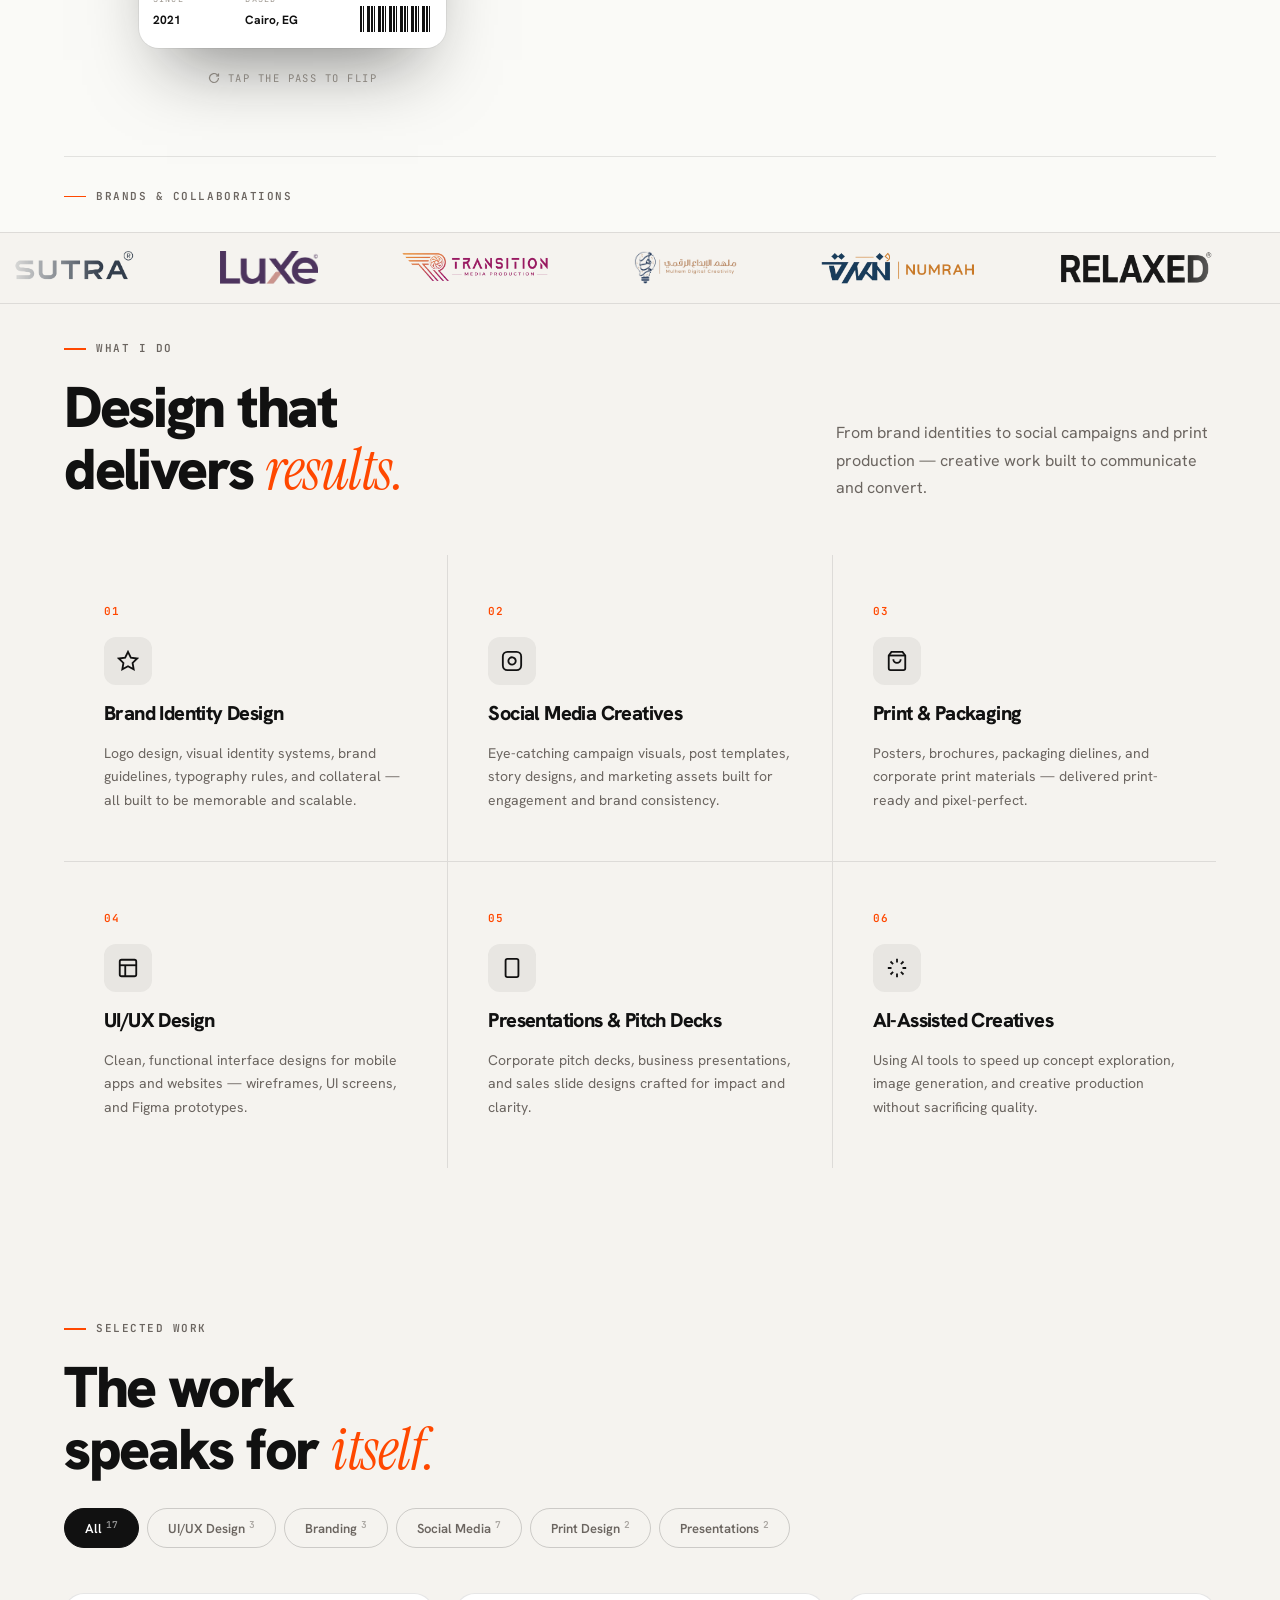
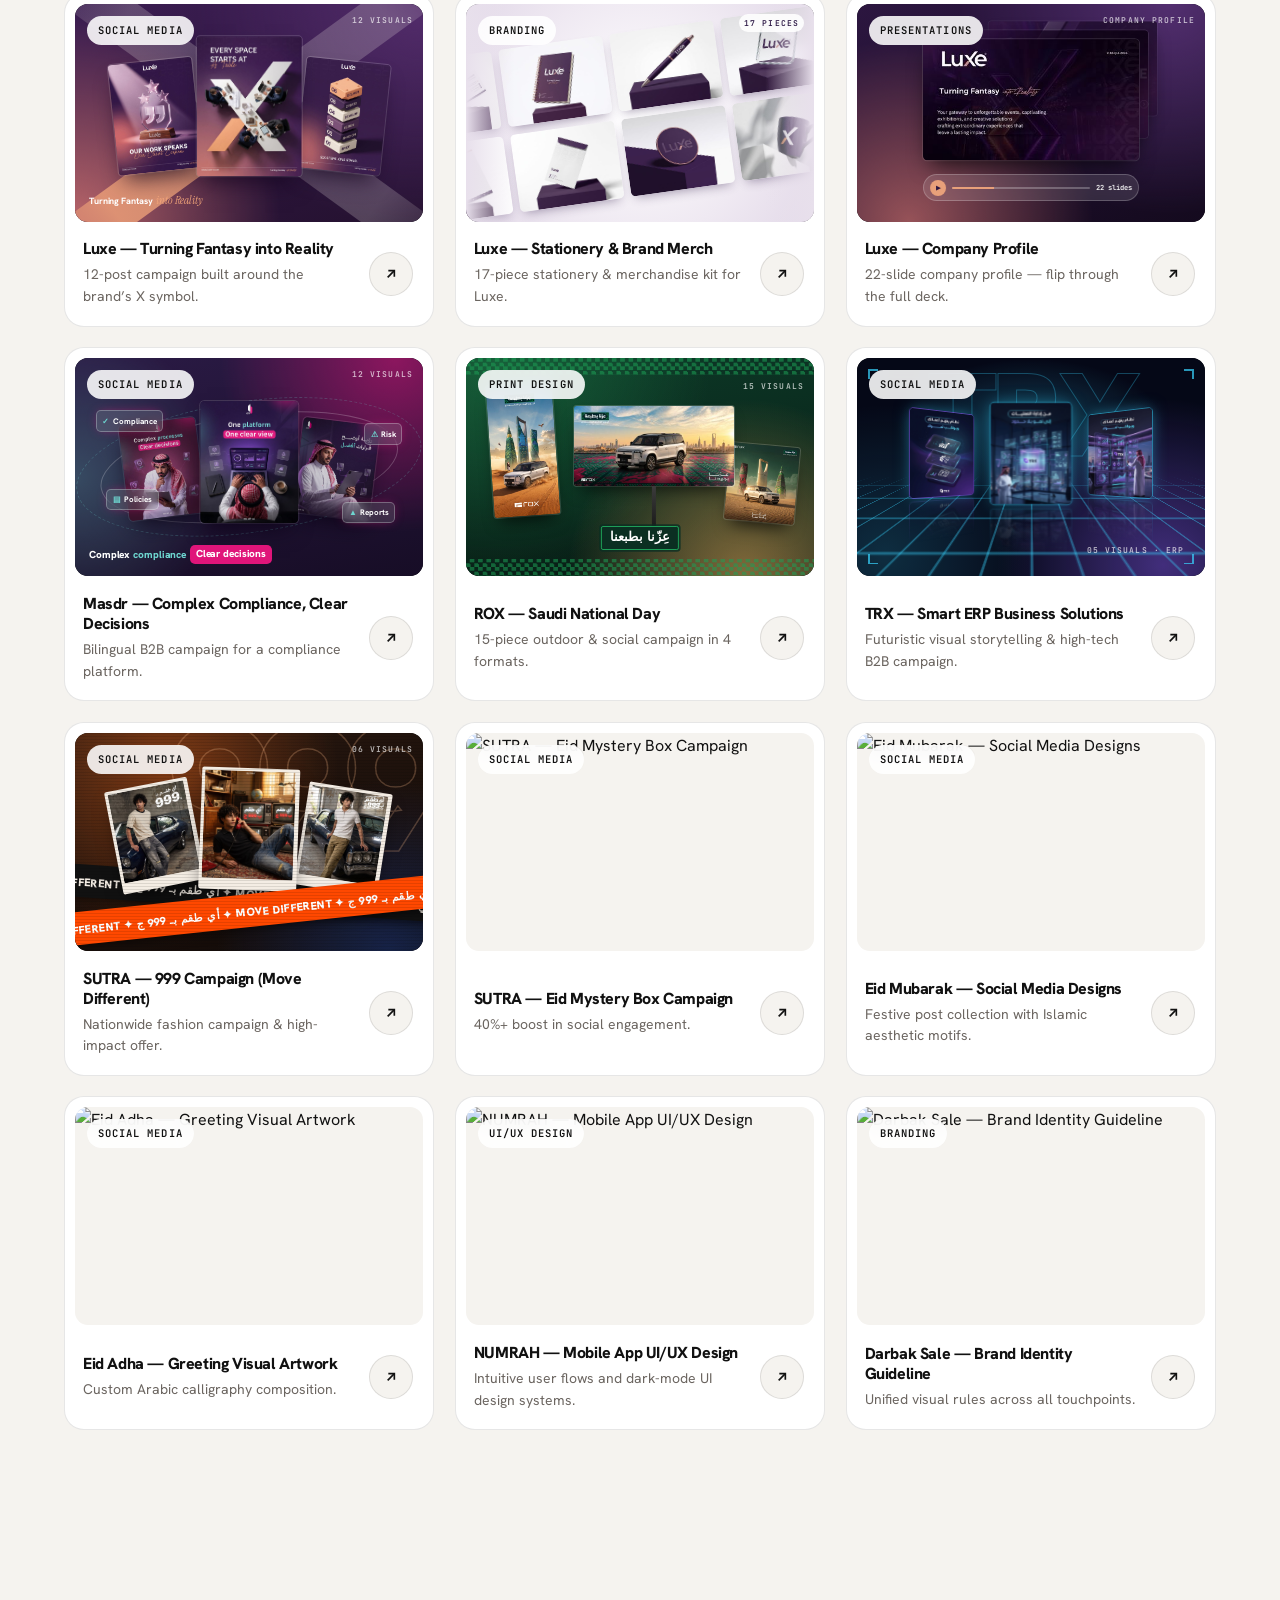
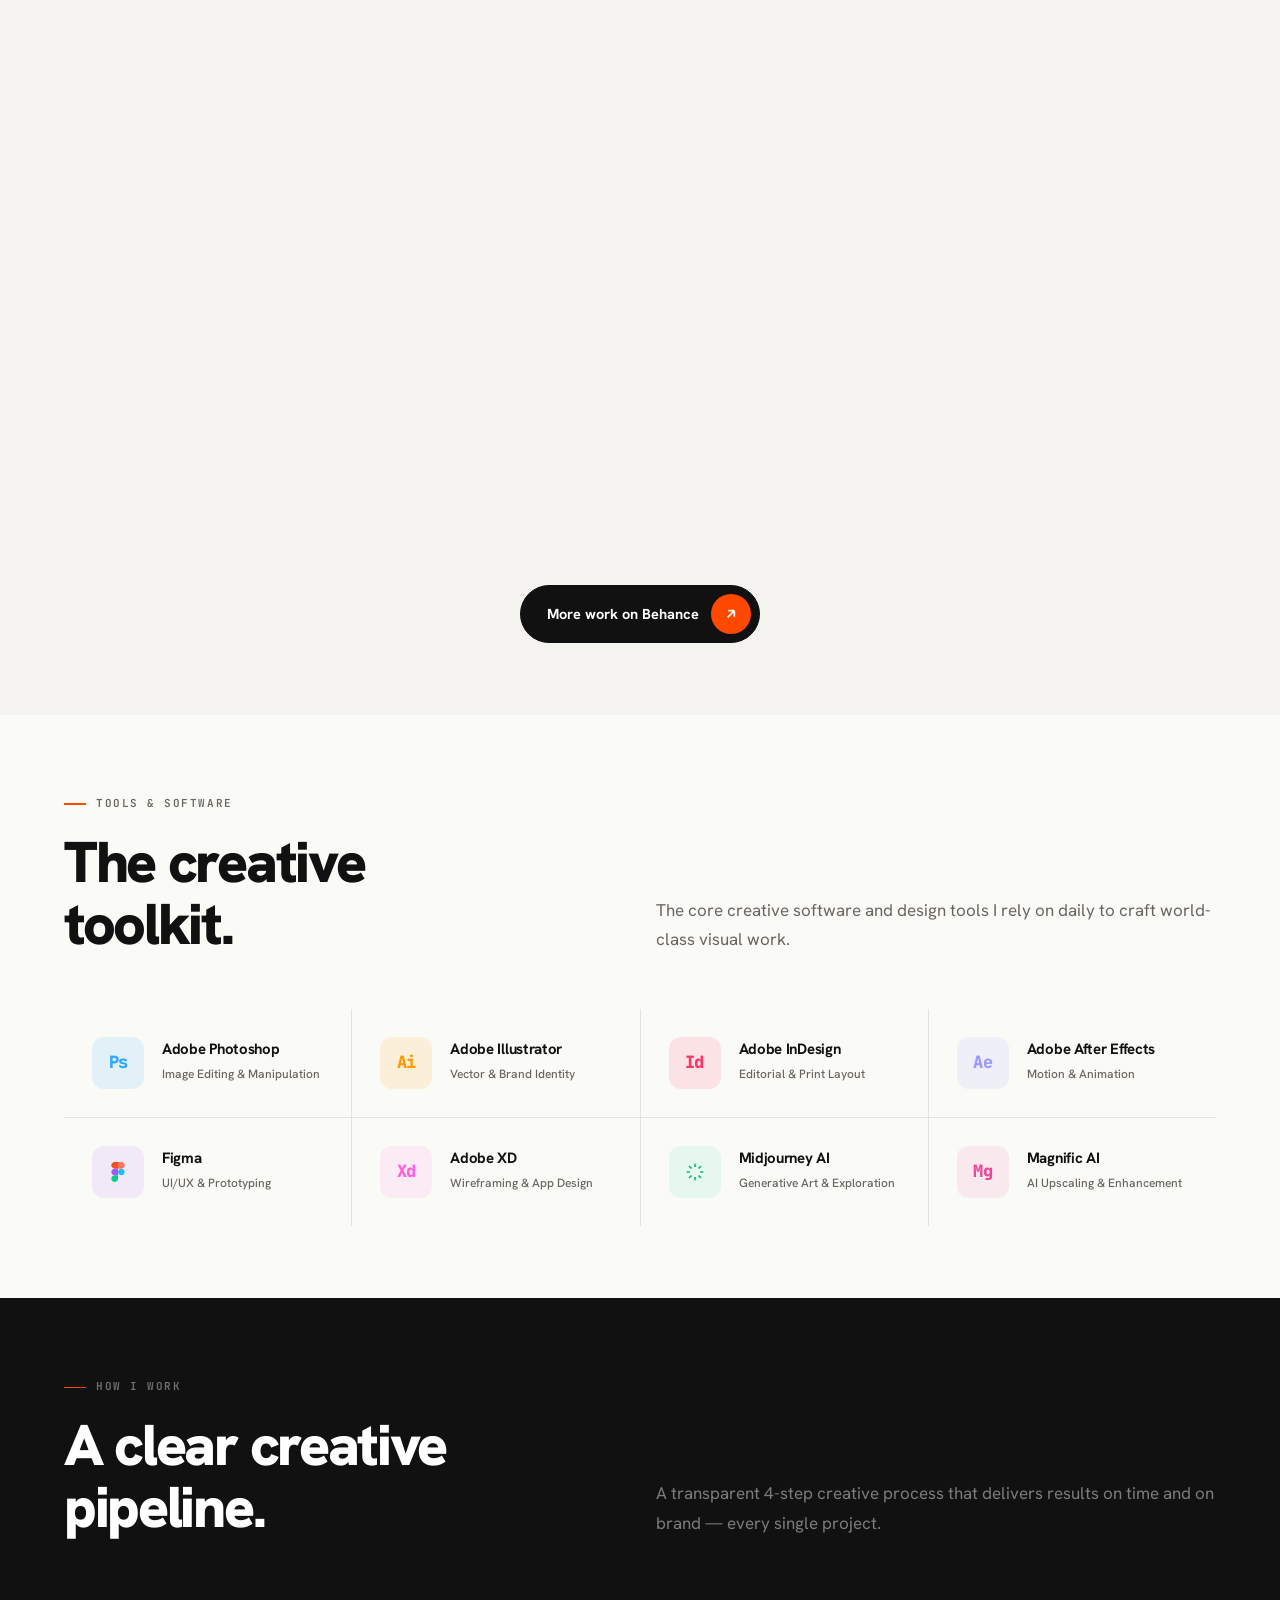
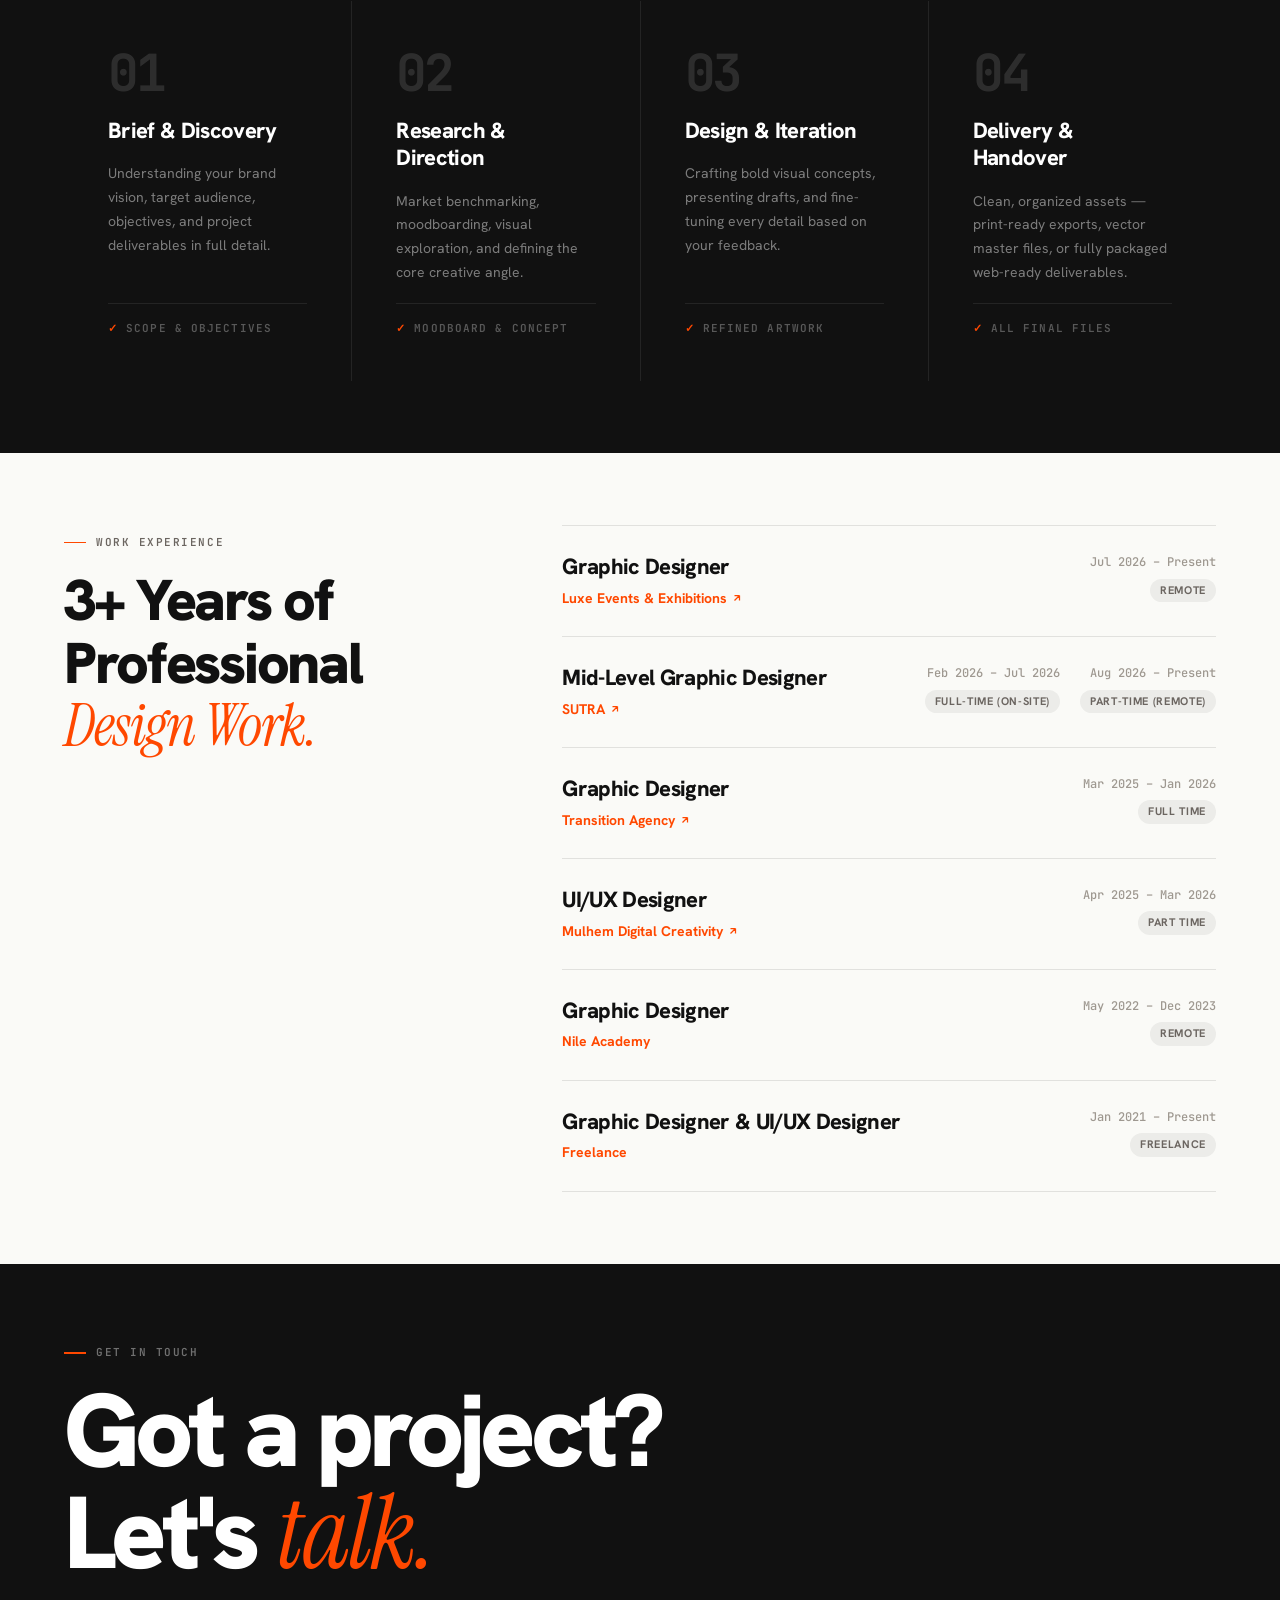
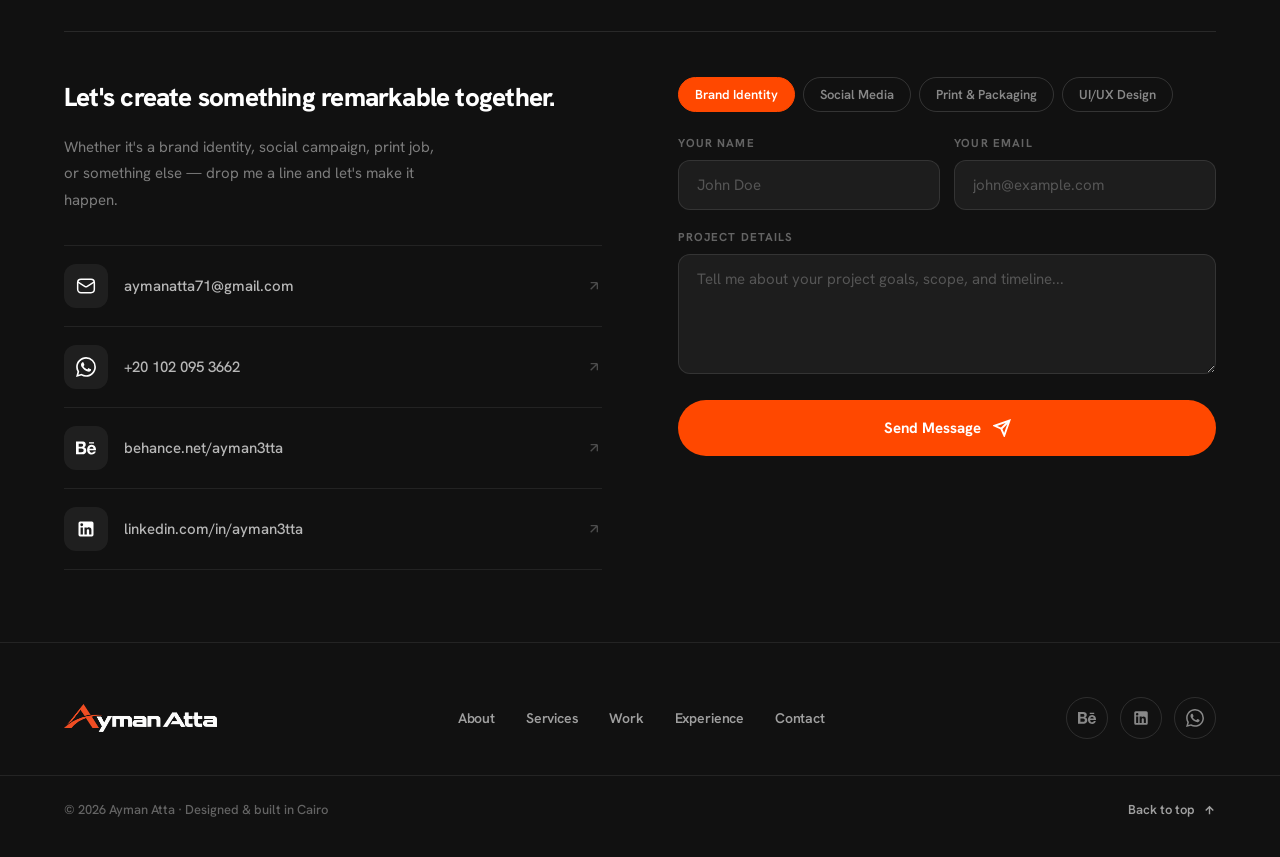
==== commit 3c1f83c8: "refactor: update About headline pill images with Masdr and TRX artwork" ====
--- a/index.html
+++ b/index.html
@@ -1184,7 +1184,7 @@
 
       <div class="reveal" style="transition-delay:.15s">
         <div class="sec-lbl" id="ab-lbl"><span id="ab-lbl-txt">About Me</span></div>
-        <h2 class="ab3-h" id="ab-h">Hi, I'm Ayman. I craft <span class="pill"><img src="assets/projects/luxe/luxe-7.jpg" alt="" loading="lazy"></span> identities &amp; <span class="pill p2"><img src="assets/projects/sutra-999/sutra-5.jpg" alt="" loading="lazy"></span> campaigns people <span class="ac">remember.</span></h2>
+        <h2 class="ab3-h" id="ab-h">Hi, I'm Ayman. I craft <span class="pill"><img src="assets/projects/masdr/masdr-8.jpg" alt="" loading="lazy" style="object-position:50% 46%"></span> identities &amp; <span class="pill p2"><img src="assets/projects/trx/trx-nd.jpg" alt="" loading="lazy" style="object-position:50% 52%"></span> campaigns people <span class="ac">remember.</span></h2>
         <p class="ab3-bio" id="ab-bio">A Cairo-based graphic designer with 3+ years in brand identity, social media, print and marketing design &mdash; plus UI/UX when a project needs it. Every piece is built to communicate clearly and look unforgettable.</p>
         <div class="ab3-now">
           <span>Currently at</span>
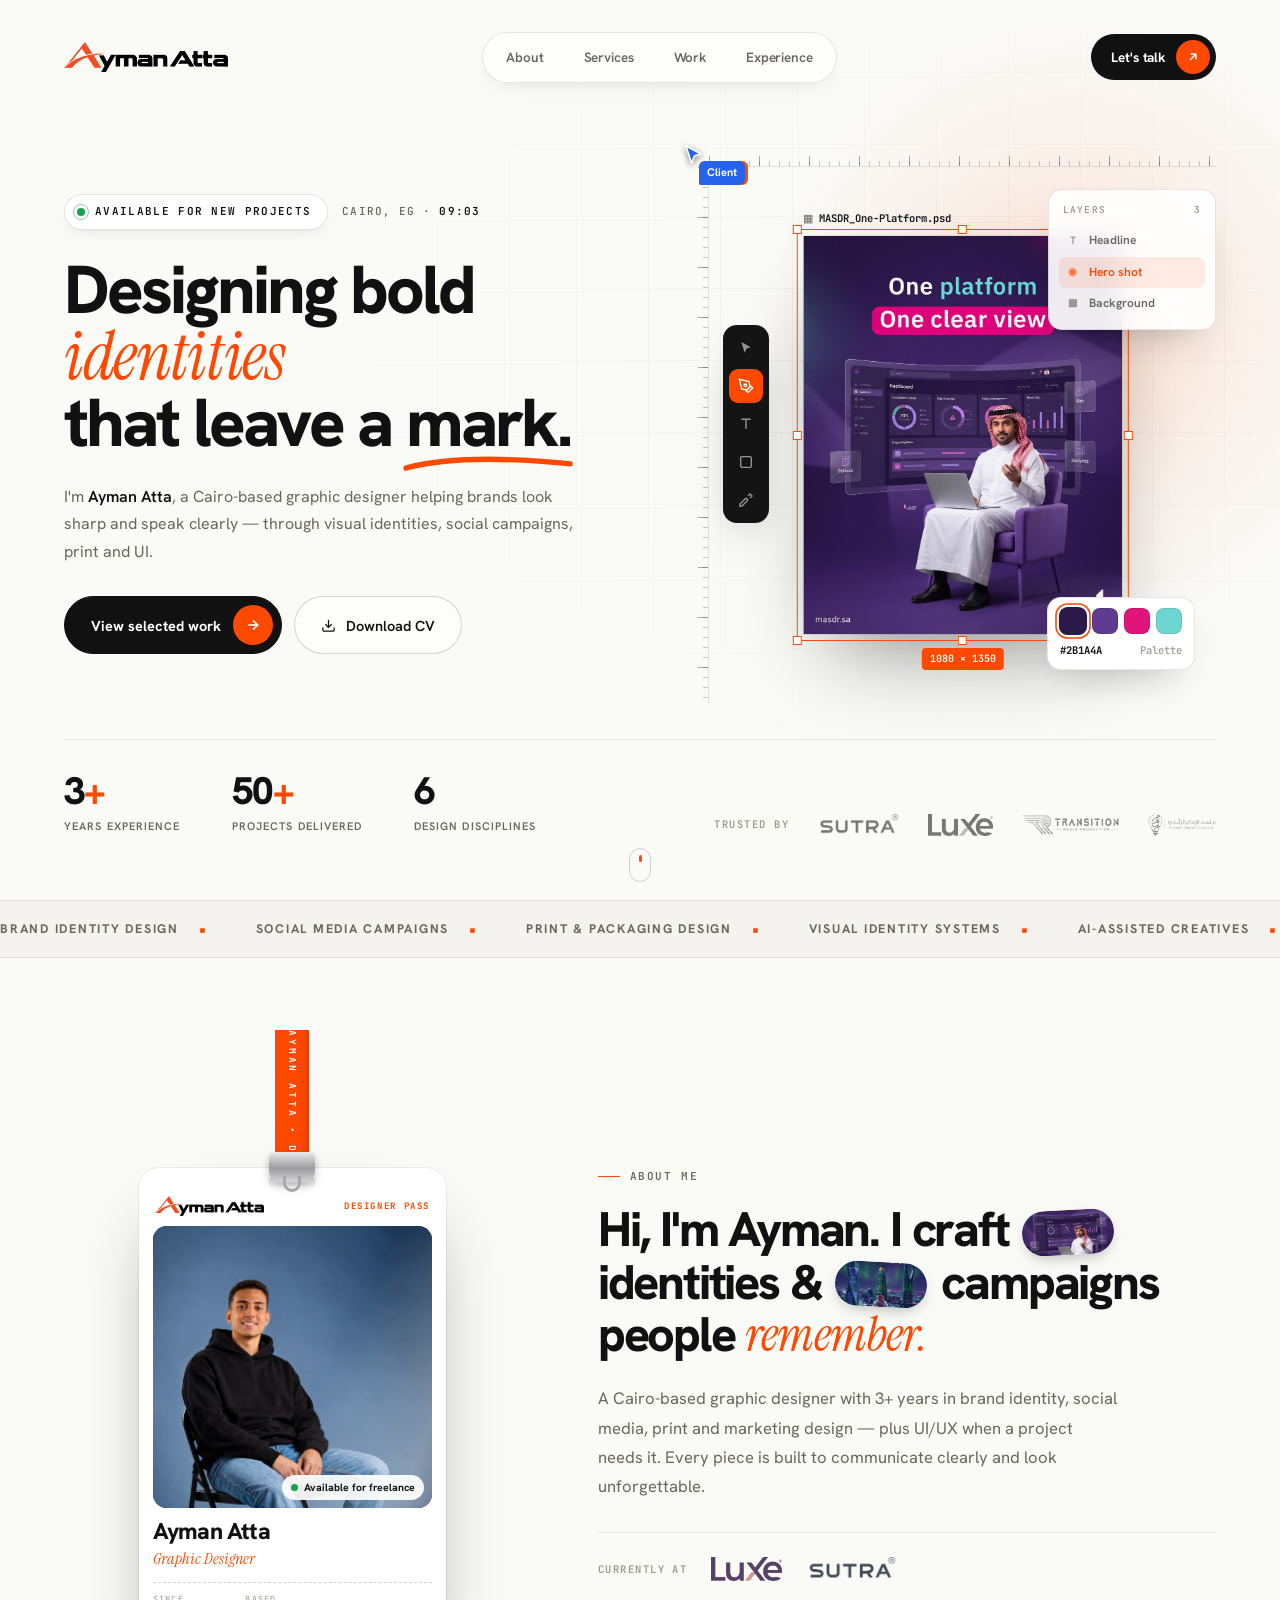
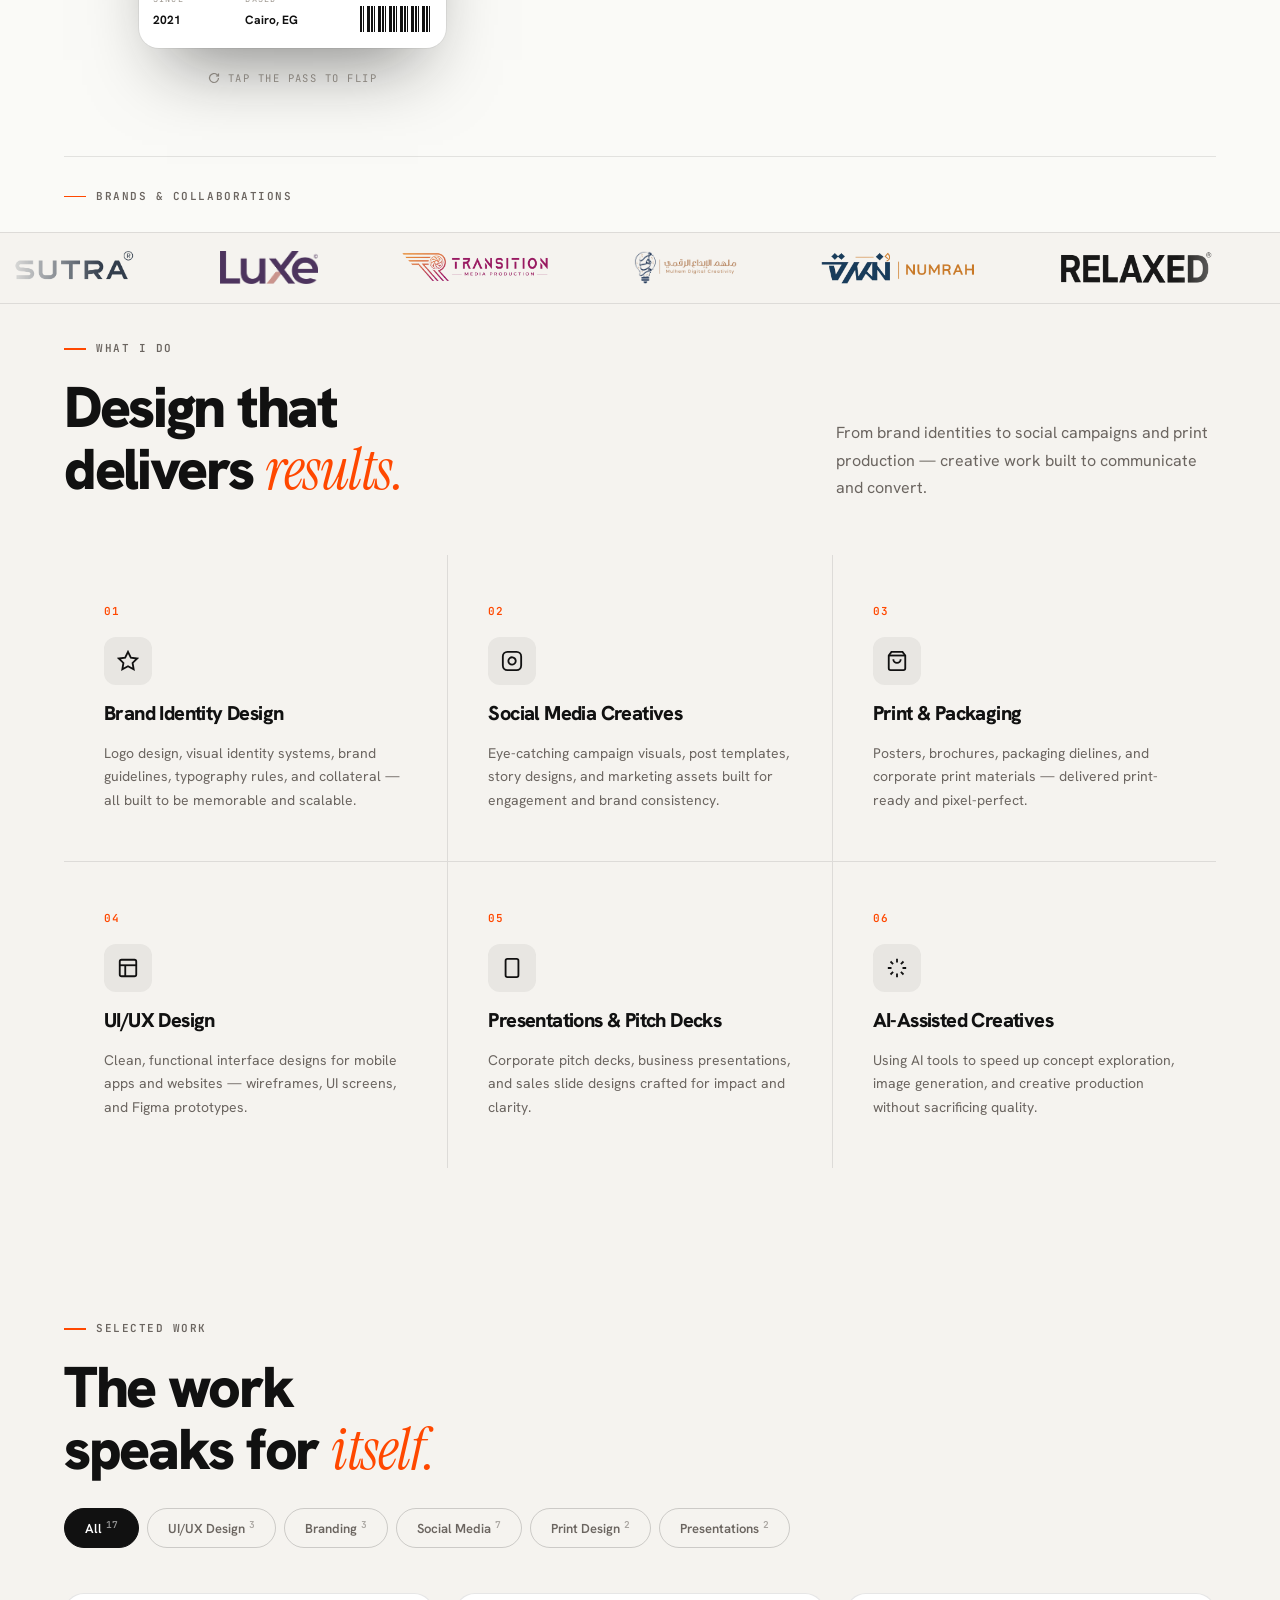
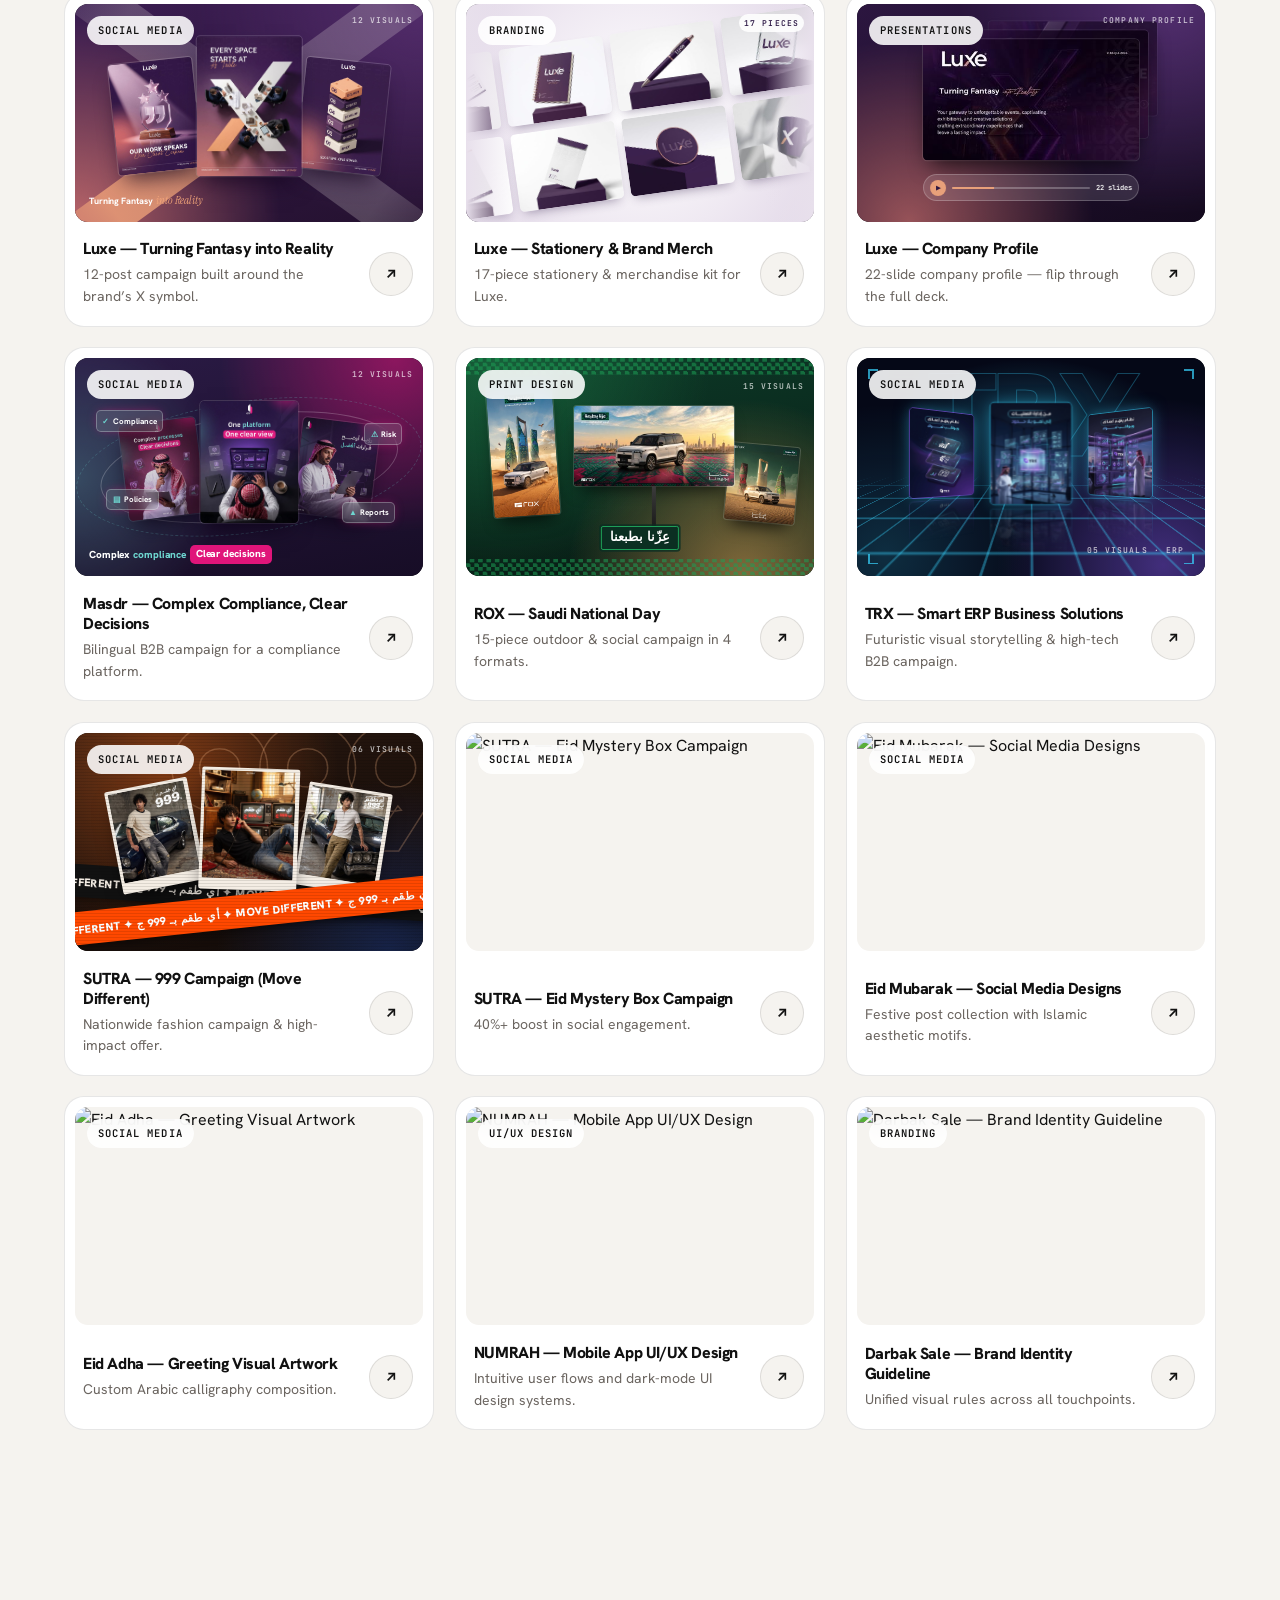
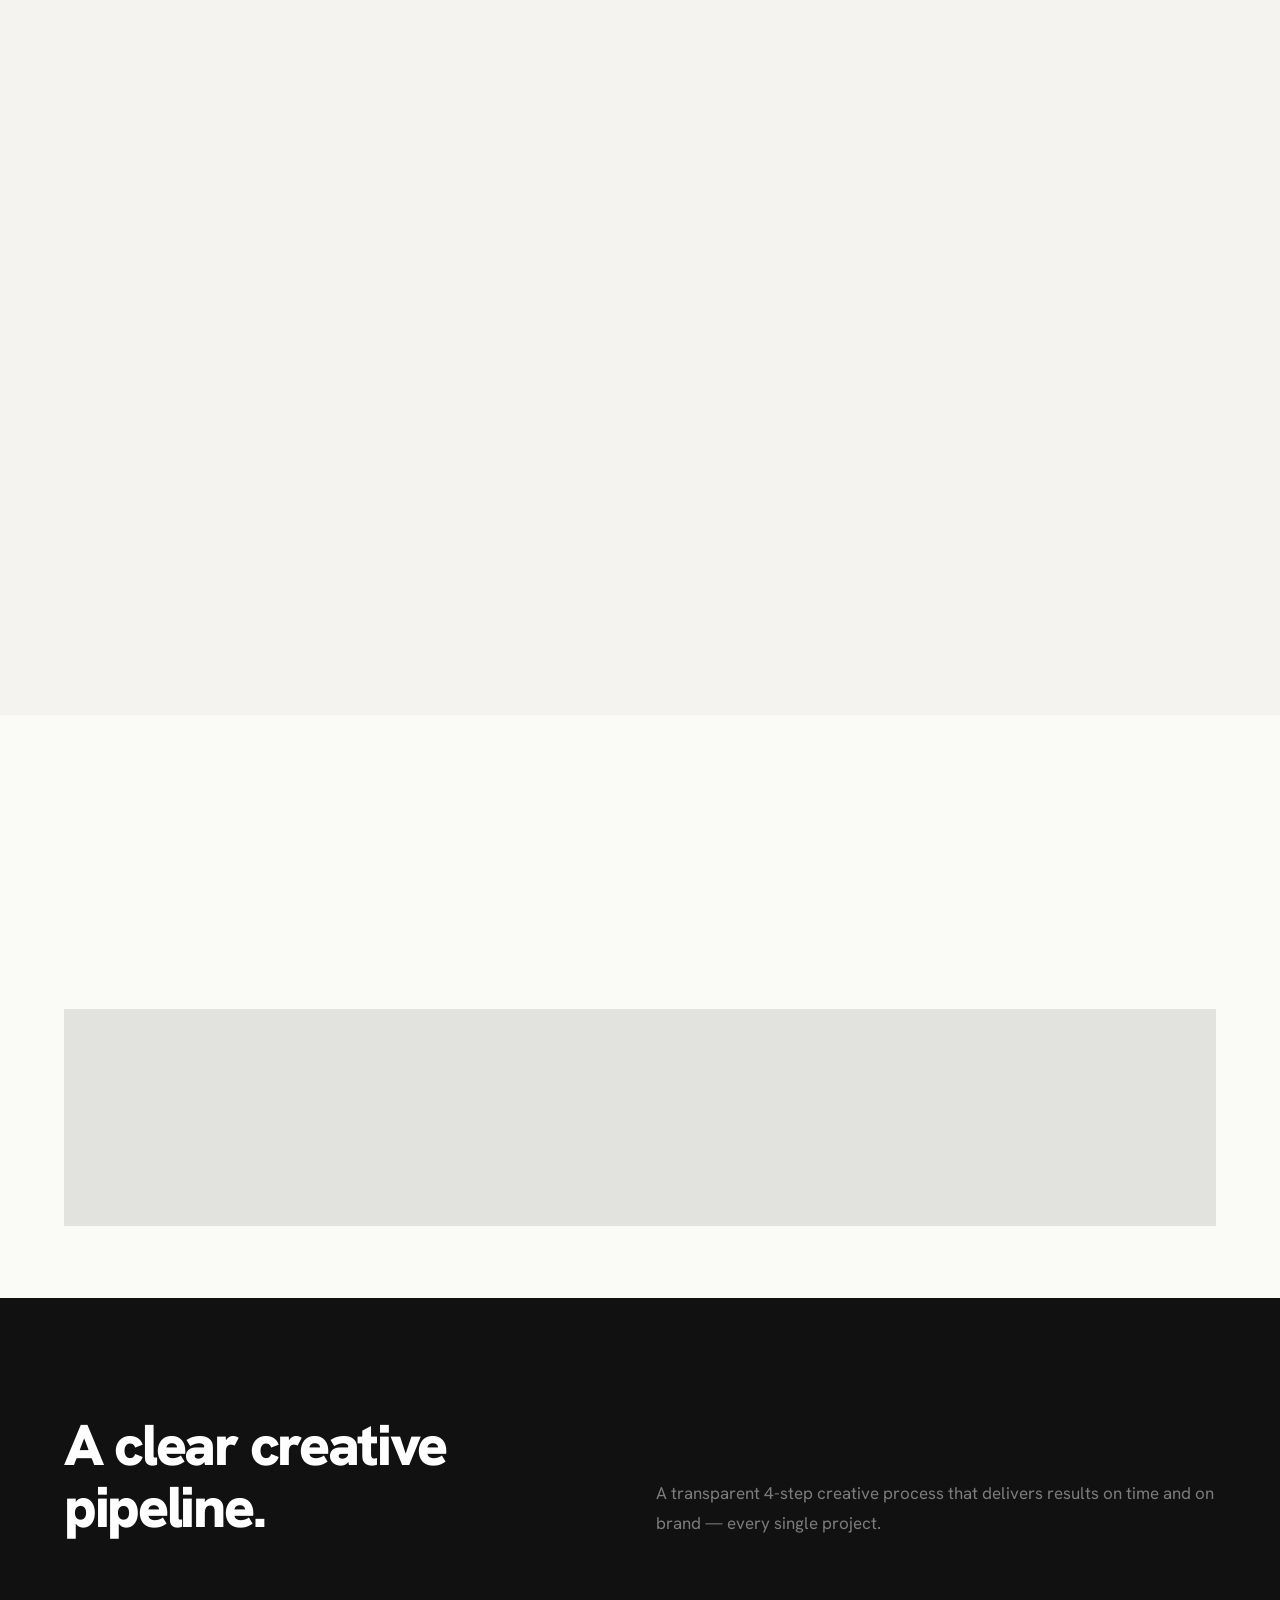
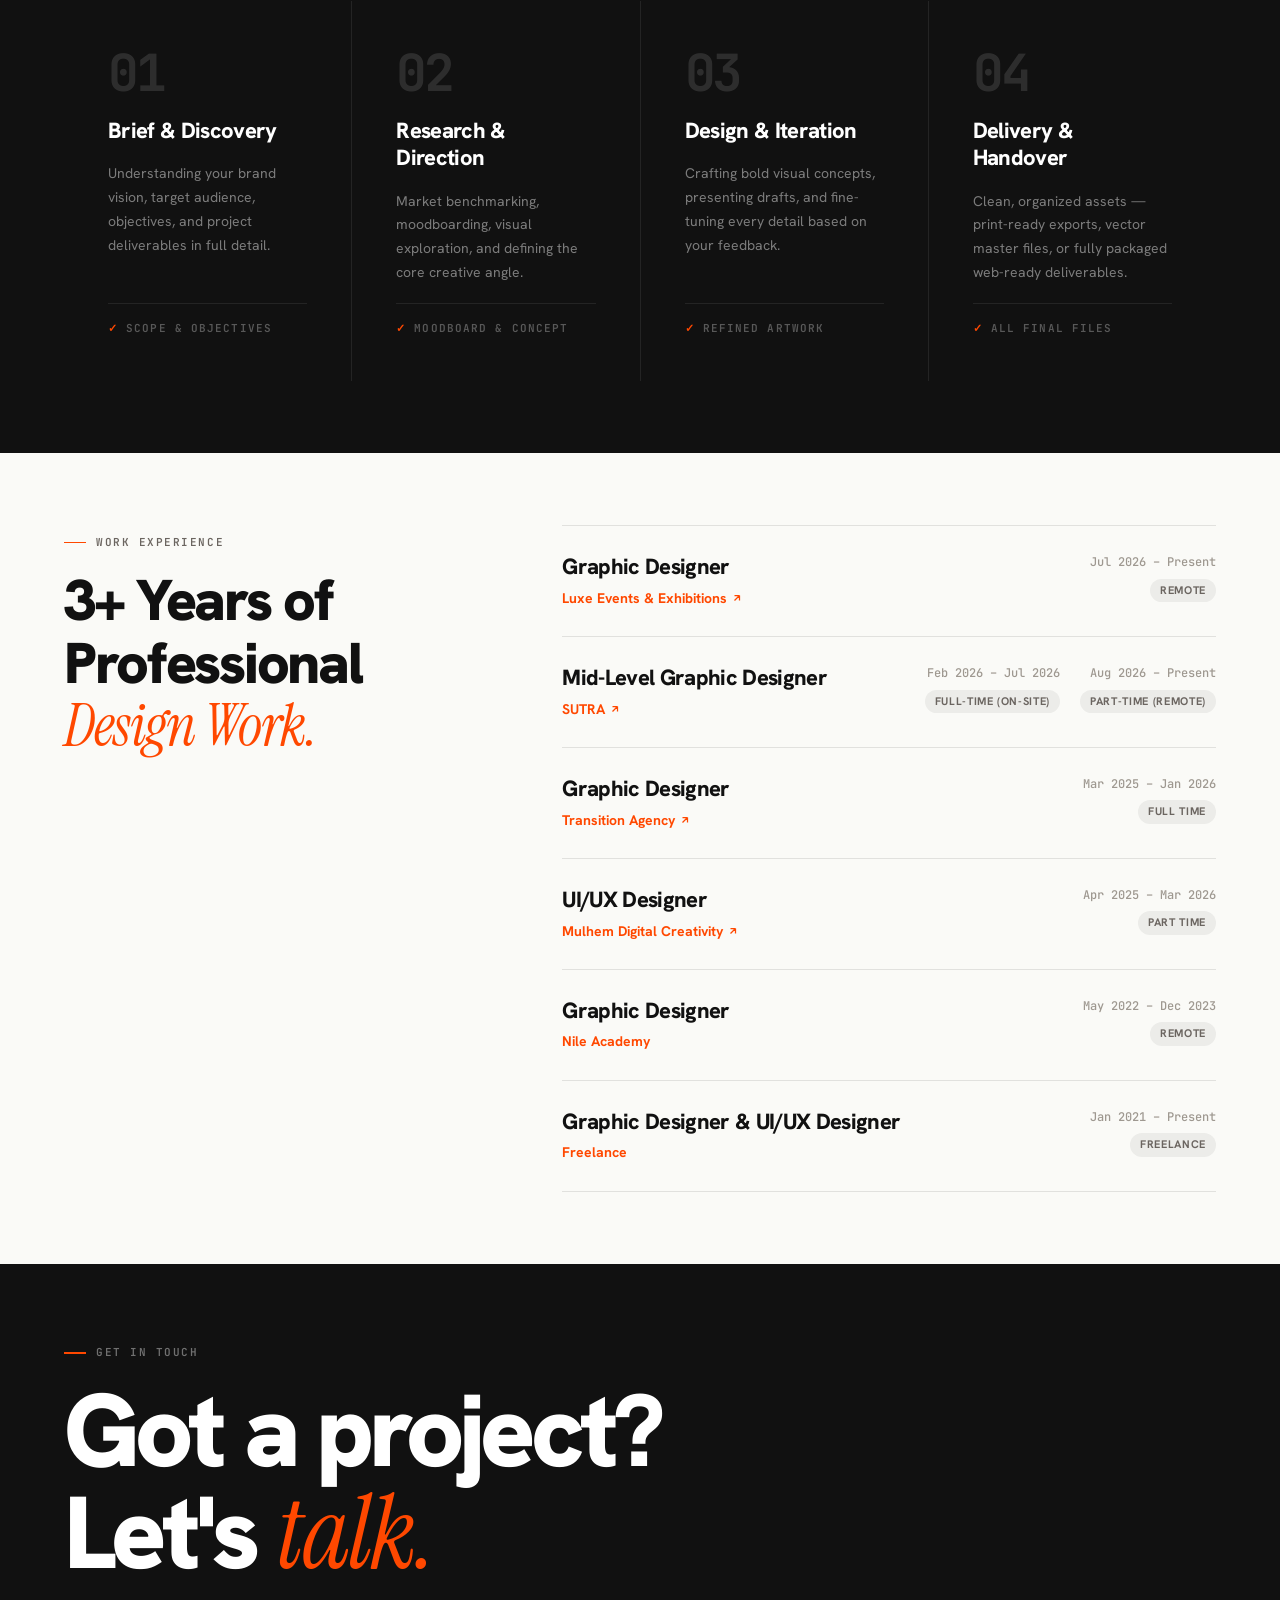
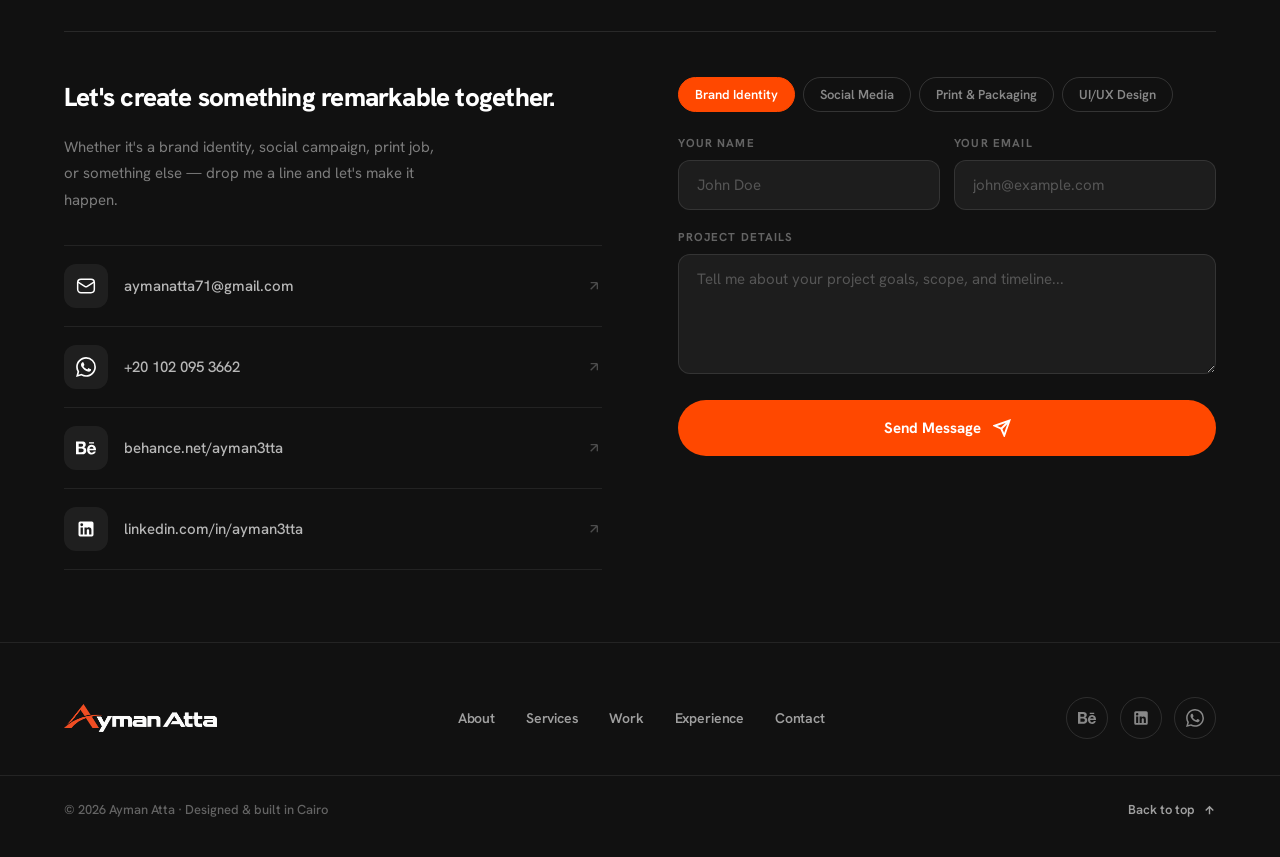
==== commit cc575dce: "refactor: update hero canvas to MASDR One-Platform and set status to Available for freelance" ====
--- a/index.html
+++ b/index.html
@@ -25,7 +25,7 @@
   <meta name="twitter:description" content="Crafting sharp visual identities, compelling print designs, and scroll-stopping social campaigns.">
   <meta name="twitter:image" content="https://aymanatta.com/assets/og-image.jpg">
   <link rel="canonical" href="https://aymanatta.com/">
-  <link rel="preload" as="image" href="assets/projects/masdr/masdr-1.jpg">
+  <link rel="preload" as="image" href="assets/projects/masdr/masdr-8.jpg">
   <script type="application/ld+json">{"@context":"https://schema.org","@type":"Person","name":"Ayman Atta","jobTitle":"Graphic Designer & Visual Identity Specialist","url":"https://aymanatta.com/","image":"https://aymanatta.com/assets/ayman.jpg","email":"mailto:aymanatta71@gmail.com","address":{"@type":"PostalAddress","addressLocality":"Cairo","addressCountry":"EG"},"sameAs":["https://behance.net/ayman3tta","https://linkedin.com/in/ayman3tta"],"knowsAbout":["Brand Identity","Visual Identity","Social Media Design","Print Design","UI/UX Design"]}</script>
   <link rel="icon" type="image/png" href="assets/favicon.png">
   <link rel="apple-touch-icon" href="assets/favicon.png">
@@ -1078,9 +1078,9 @@
         </div>
 
         <div class="cv-board" id="cv-board" role="button" tabindex="0" aria-label="Open featured project">
-          <div class="cv-name"><span>&#9638;</span><b id="cv-file">MASDR_Confidence.psd</b></div>
+          <div class="cv-name"><span>&#9638;</span><b id="cv-file">MASDR_One-Platform.psd</b></div>
           <div class="cv-art" id="cv-art">
-            <img class="on" src="assets/projects/masdr/masdr-1.jpg" alt="Masdr campaign: Confidence starts with clarity" fetchpriority="high">
+            <img class="on" src="assets/projects/masdr/masdr-8.jpg" alt="Masdr campaign: One platform, one clear view" fetchpriority="high">
             <img src="assets/projects/trx/trx-nd.jpg" alt="TRX Saudi National Day design" loading="lazy">
             <img src="assets/projects/masdr/masdr-6.jpg" alt="Masdr compliance campaign" loading="lazy">
             <img src="assets/projects/luxe/luxe-1.jpg" alt="Luxe Events campaign" loading="lazy">
@@ -1161,7 +1161,7 @@
                 <div class="id-ph">
                   <img src="assets/ayman.jpg?v=2" alt="Portrait of Ayman Atta" loading="lazy">
                   <div class="holo" aria-hidden="true"></div>
-                  <span class="stamp"><i></i>Open to work</span>
+                  <span class="stamp"><i></i>Available for freelance</span>
                 </div>
                 <div class="id-name">Ayman Atta</div>
                 <div class="id-role">Graphic Designer</div>
@@ -1465,7 +1465,7 @@
   var imgs=art.querySelectorAll('img'),file=document.getElementById('cv-file'),hex=document.getElementById('cv-hex');
   var sw=document.querySelectorAll('#cv-sw i'),tools=document.querySelectorAll('#cv-tools span'),layers=document.querySelectorAll('#cv-layers .r');
   var S=[
-    {f:'MASDR_Confidence.psd',p:['#1E152D','#5F3F6B','#E0157A','#6ED6D0'],pj:3},
+    {f:'MASDR_One-Platform.psd',p:['#2B1A4A','#5E3C8F','#E0157A','#6ED6D0'],pj:3},
     {f:'TRX_National-Day.psd',p:['#0C1333','#2A3960','#1FD18B','#8E7BD6'],pj:5},
     {f:'MASDR_Clear-View.psd',p:['#1E1230','#3C2A5A','#E0157A','#6ED6D0'],pj:3},
     {f:'LUXE_Every-Space.psd',p:['#24112F','#4A2752','#F2A57A','#EDE8E3'],pj:0}
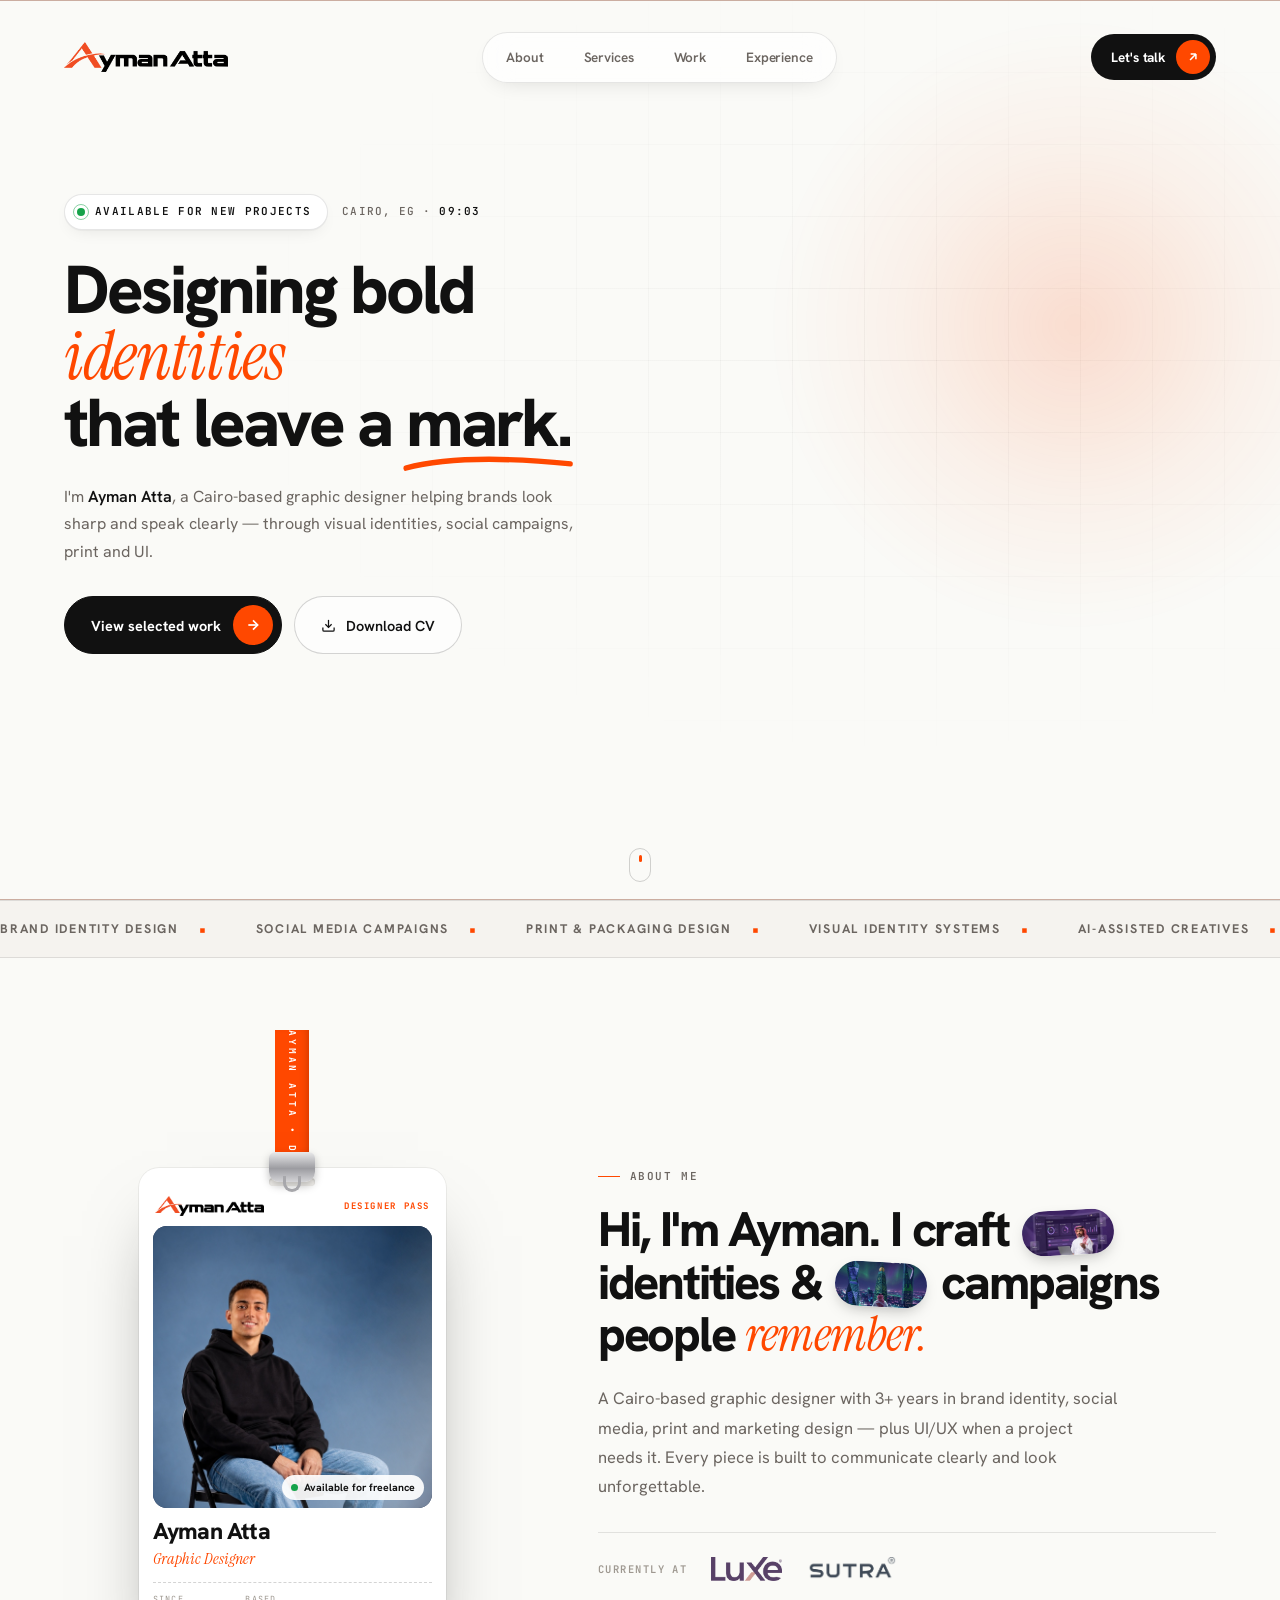
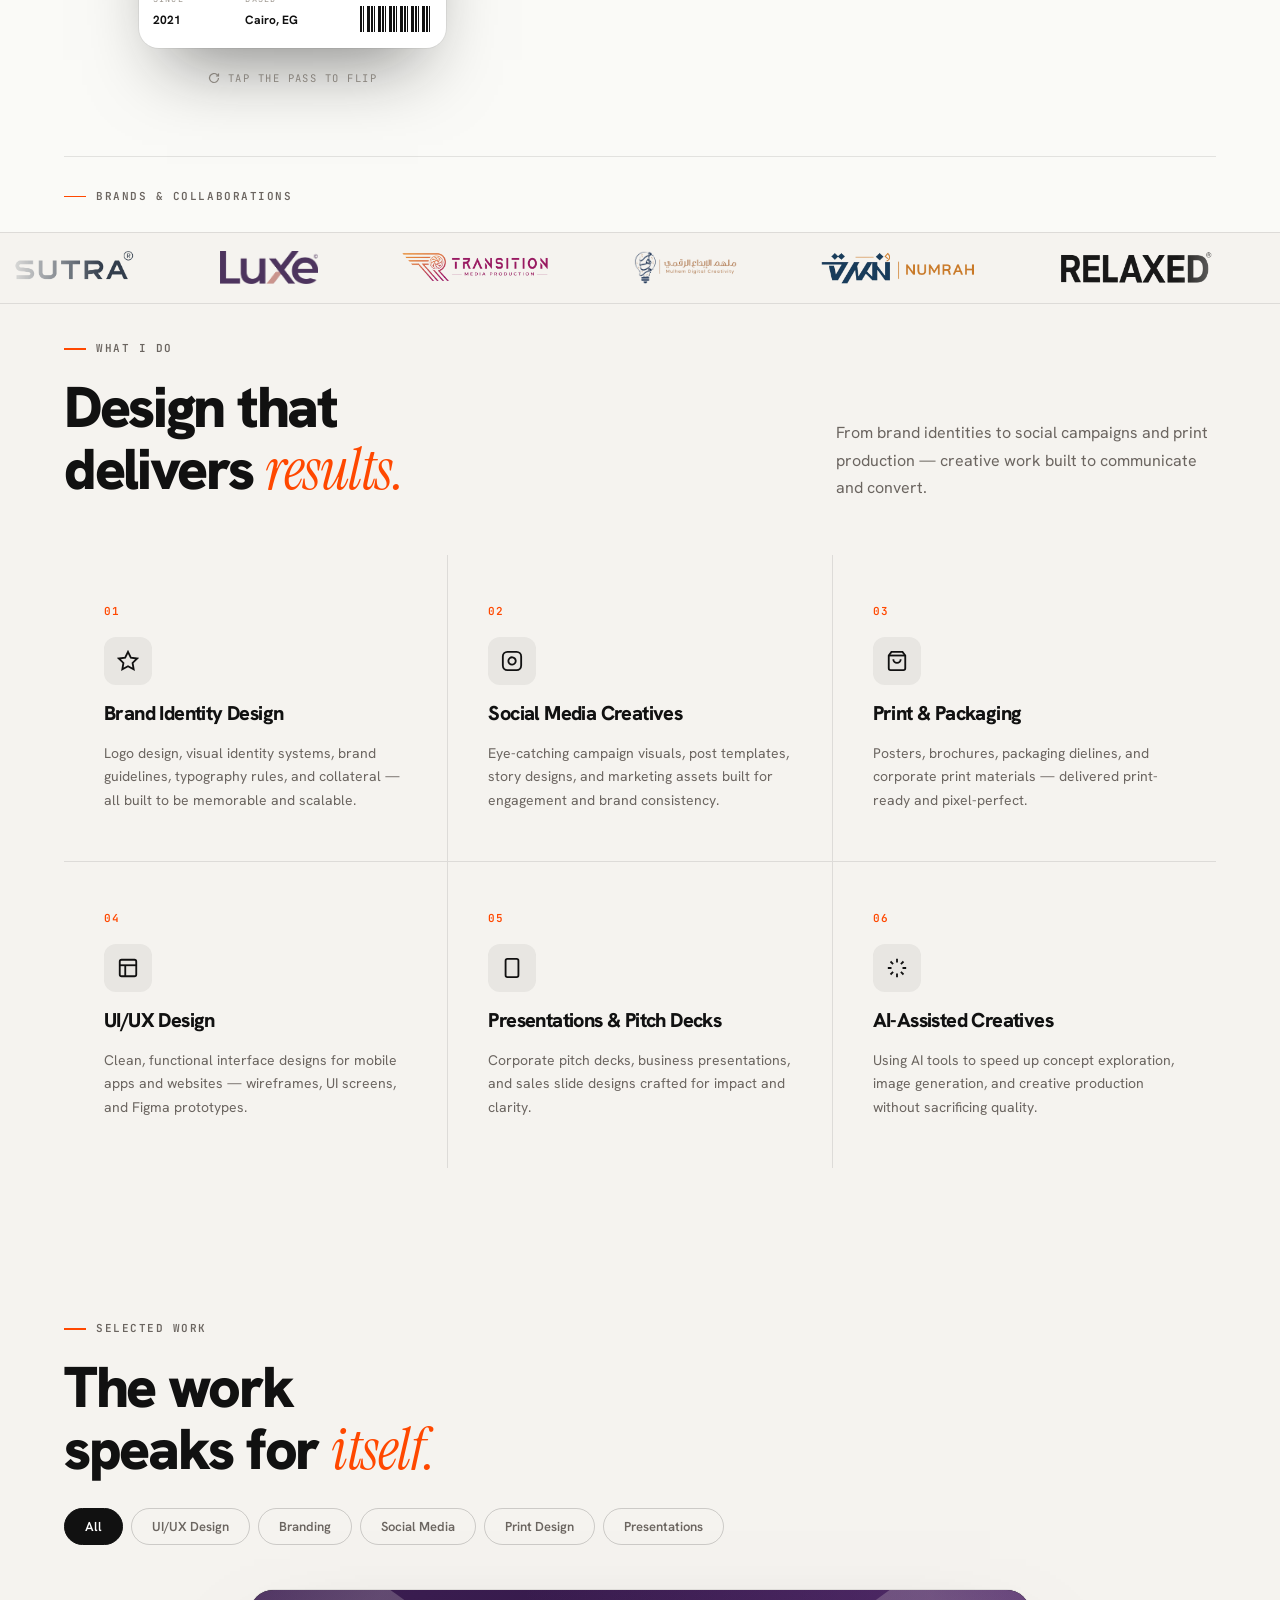
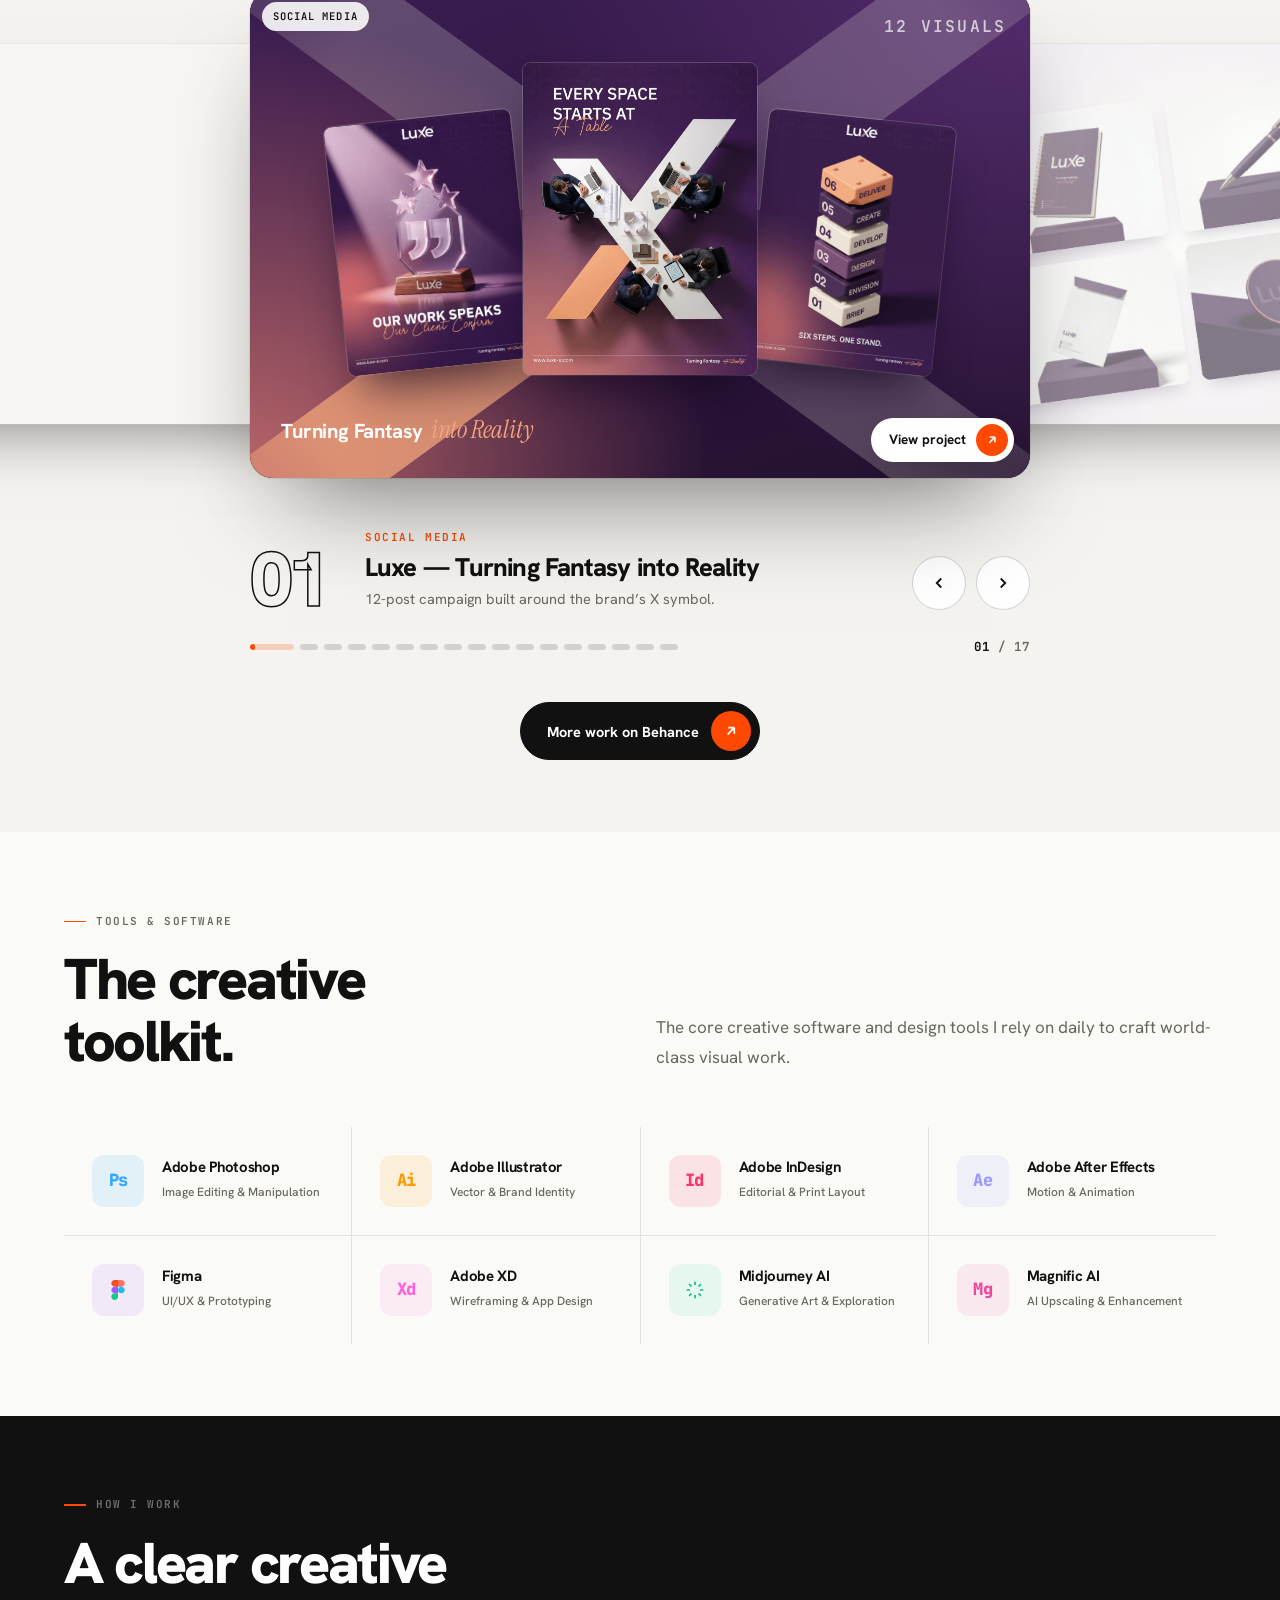
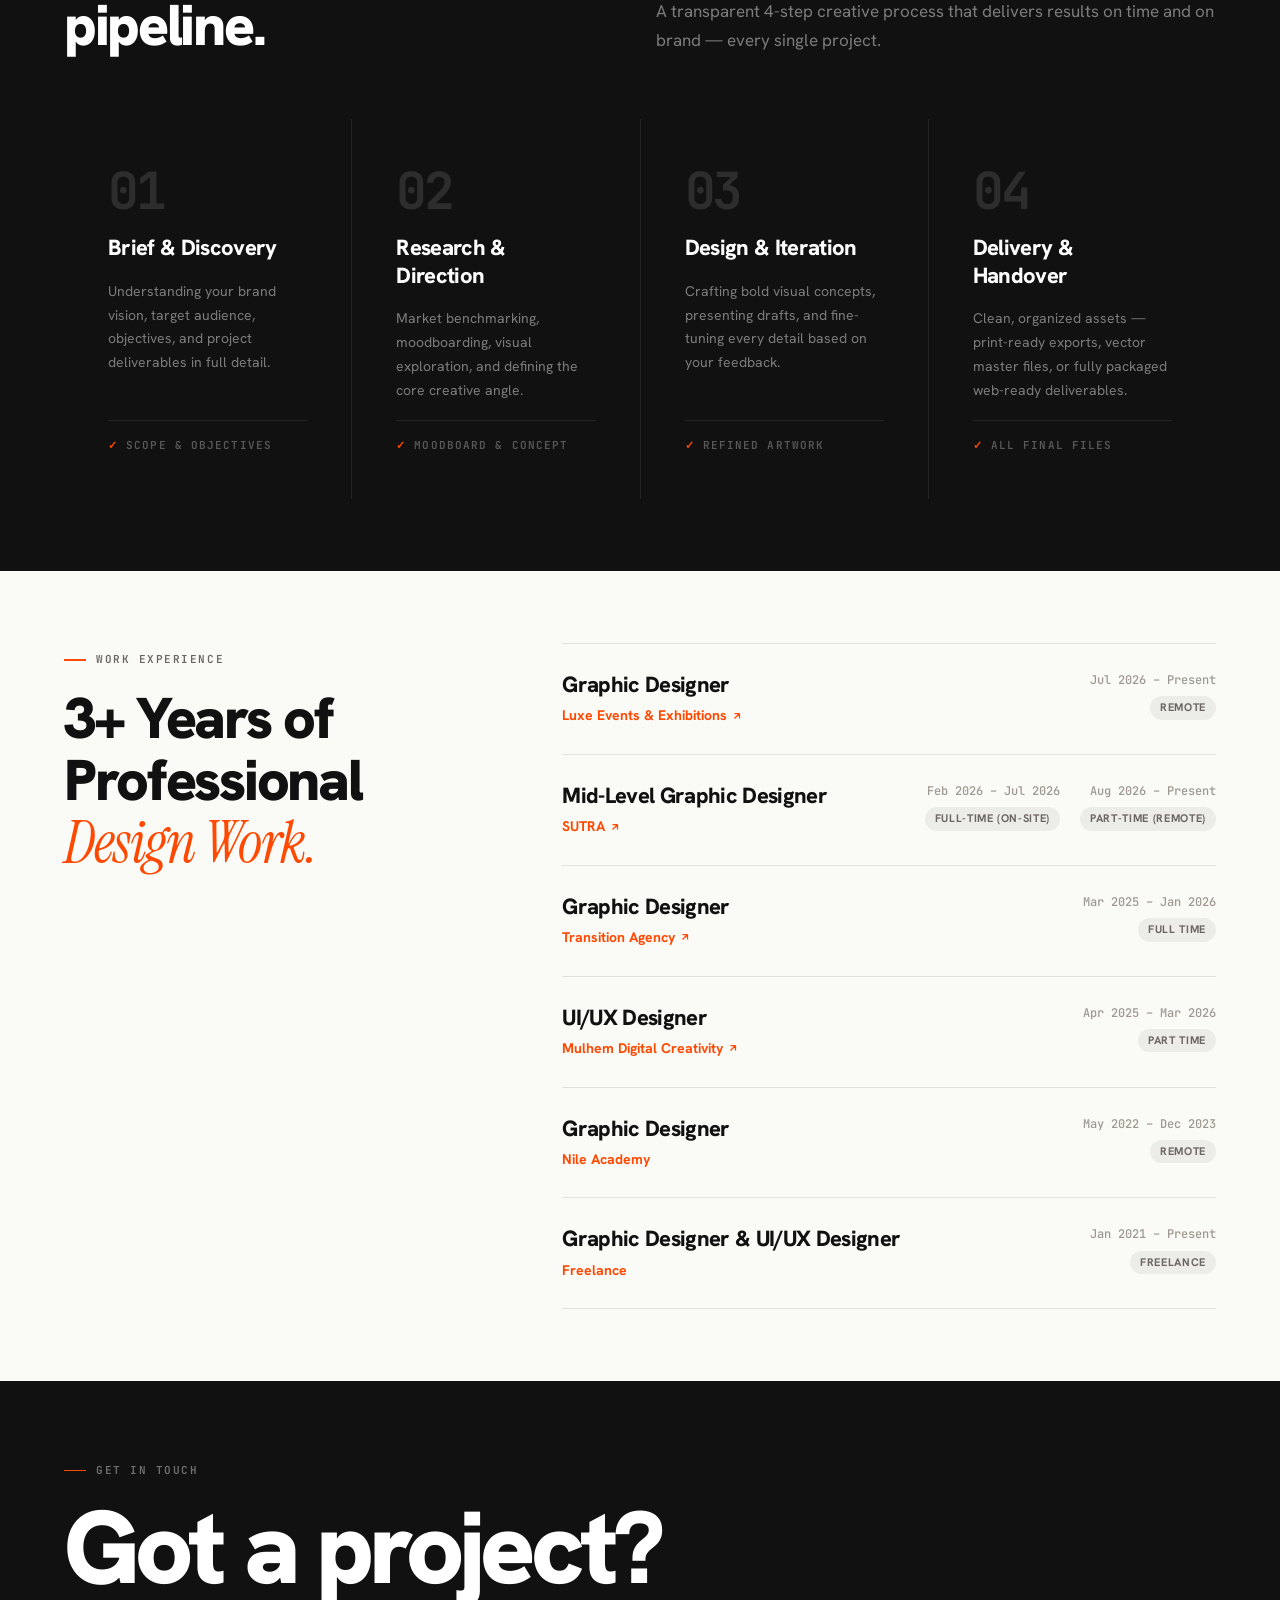
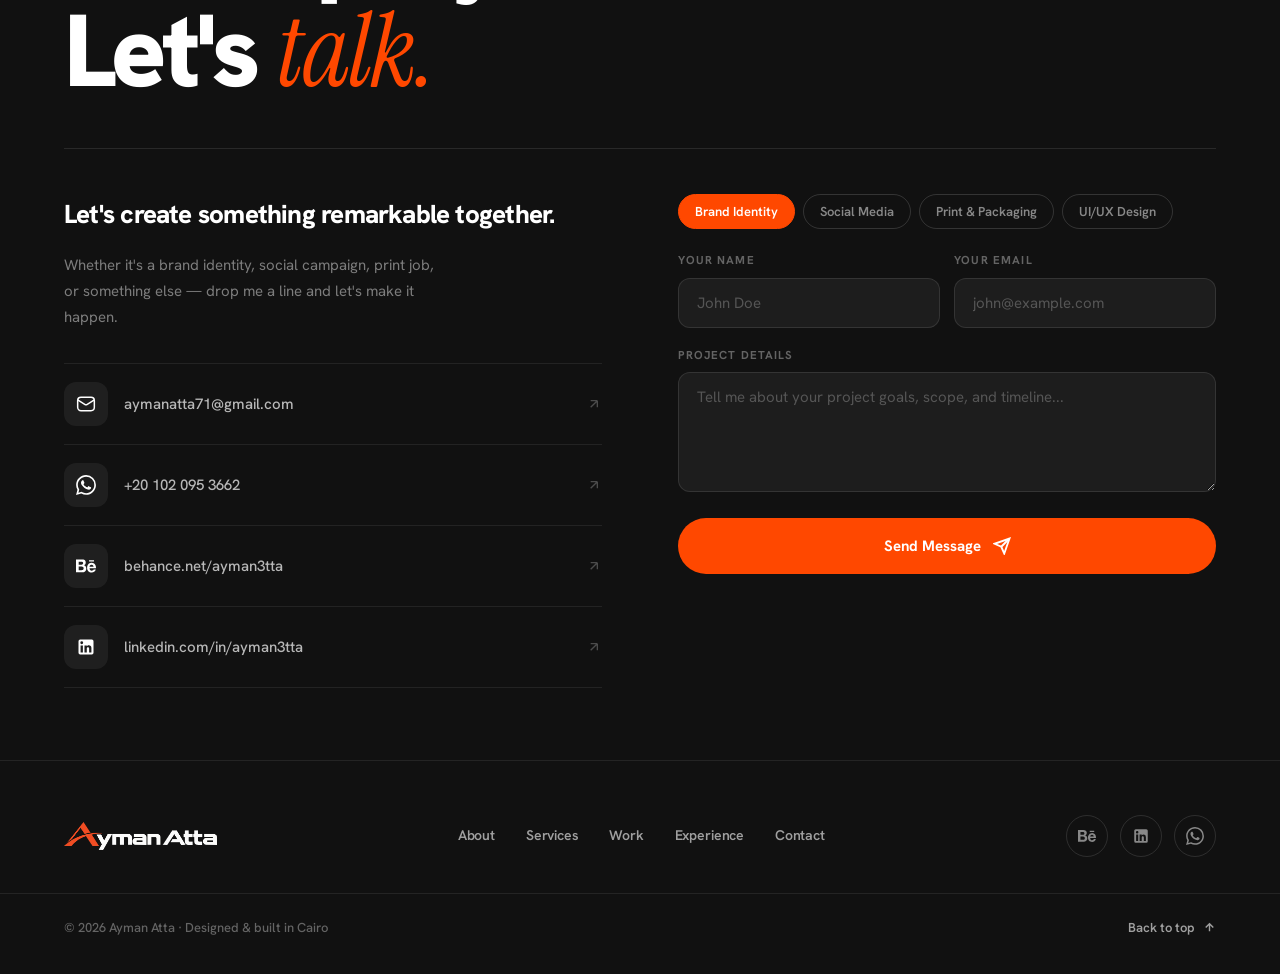
==== commit 3db1ceb2: "feat: design-canvas preloader v2 and 3D interactive projects carousel stage" ====
--- a/index.html
+++ b/index.html
@@ -77,6 +77,44 @@
     .pre-welcome-active .pfb{animation-name:flyB}
     @keyframes flyT{0%{opacity:0;transform:translateY(-200px) rotate(-8deg)}to{opacity:1;transform:none}}
     @keyframes flyB{0%{opacity:0;transform:translateY(200px) rotate(8deg)}to{opacity:1;transform:none}}
+    /* LOADER v2 — design canvas */
+    #pl{position:absolute;inset:0;z-index:10;color:#fff;pointer-events:none;transition:opacity .35s ease,transform .5s cubic-bezier(.7,0,.3,1)}
+    #preloader.splitting #pl{opacity:0;transform:scale(1.04)}
+    .pl-grid{position:absolute;inset:0;background-image:linear-gradient(to right,rgba(255,255,255,.055) 1px,transparent 1px),linear-gradient(to bottom,rgba(255,255,255,.055) 1px,transparent 1px);background-size:64px 64px;background-position:center;-webkit-mask-image:radial-gradient(ellipse 70% 70% at 50% 50%,#000 30%,transparent 80%);mask-image:radial-gradient(ellipse 70% 70% at 50% 50%,#000 30%,transparent 80%);animation:plGrid 1s cubic-bezier(.16,1,.3,1) both}
+    @keyframes plGrid{from{opacity:0;transform:scale(1.08)}to{opacity:1;transform:none}}
+    .pl-rx,.pl-ry{position:absolute;border-color:rgba(255,255,255,.14);border-style:solid;border-width:0}
+    .pl-rx{left:0;right:0;top:0;height:28px;border-bottom-width:1px;background:repeating-linear-gradient(to right,rgba(255,255,255,.25) 0 1px,transparent 1px 12px) left bottom/100% 6px no-repeat,repeating-linear-gradient(to right,rgba(255,255,255,.4) 0 1px,transparent 1px 64px) left bottom/100% 12px no-repeat;animation:plRx .7s cubic-bezier(.16,1,.3,1) .1s both}
+    .pl-ry{left:0;top:28px;bottom:0;width:28px;border-right-width:1px;background:repeating-linear-gradient(to bottom,rgba(255,255,255,.25) 0 1px,transparent 1px 12px) right top/6px 100% no-repeat,repeating-linear-gradient(to bottom,rgba(255,255,255,.4) 0 1px,transparent 1px 64px) right top/12px 100% no-repeat;animation:plRy .7s cubic-bezier(.16,1,.3,1) .1s both}
+    @keyframes plRx{from{transform:translateY(-100%)}}
+    @keyframes plRy{from{transform:translateX(-100%)}}
+    .pl-gh,.pl-gv{position:absolute;background:rgba(255,72,0,.55)}
+    .pl-gh{left:0;right:0;top:50%;height:1px;transform-origin:left;animation:plG .9s cubic-bezier(.16,1,.3,1) .25s both}
+    .pl-gv{top:0;bottom:0;left:50%;width:1px;transform-origin:top;animation:plGv .9s cubic-bezier(.16,1,.3,1) .3s both}
+    @keyframes plG{from{transform:scaleX(0)}}
+    @keyframes plGv{from{transform:scaleY(0)}}
+    .pl-c{position:absolute;left:50%;top:50%;transform:translate(-50%,-50%);display:flex;flex-direction:column;align-items:center}
+    .pl-box{position:relative;padding:clamp(14px,2vw,22px) clamp(18px,2.6vw,30px)}
+    .pl-box img{display:block;width:clamp(210px,30vw,380px);height:auto;clip-path:inset(0 calc(100% - var(--lp,0%)) 0 0)}
+    .pl-sel{position:absolute;inset:0;border:1.5px dashed rgba(255,255,255,.7);clip-path:inset(0 calc(100% - var(--sw,0%)) calc(100% - var(--sh,0%)) 0)}
+    .pl-sel.done{border-style:solid;border-color:#FF4800}
+    .pl-sel i{position:absolute;width:10px;height:10px;background:#0d0d0d;border:1.5px solid #FF4800;opacity:0;transform:scale(.4);transition:opacity .25s,transform .35s cubic-bezier(.34,1.56,.64,1)}
+    .pl-sel.done i{opacity:1;transform:none}
+    .pl-sel i:nth-child(1){top:-6px;left:-6px}.pl-sel i:nth-child(2){top:-6px;right:-6px}.pl-sel i:nth-child(3){bottom:-6px;right:-6px}.pl-sel i:nth-child(4){bottom:-6px;left:-6px}
+    .pl-sel i:nth-child(5){top:-6px;left:calc(50% - 5px)}.pl-sel i:nth-child(6){bottom:-6px;left:calc(50% - 5px)}
+    .pl-dim{position:absolute;left:0;top:calc(100% + 12px);font-family:var(--font-mono);font-size:10.5px;font-weight:600;color:#0d0d0d;background:#FF4800;padding:3px 8px;border-radius:4px;white-space:nowrap;opacity:0;transition:opacity .3s}
+    .pl-dim.on{opacity:1}
+    .pl-tag{margin-top:clamp(40px,6vh,56px);font-family:var(--font-mono);font-size:clamp(10px,1vw,12px);font-weight:600;letter-spacing:.2em;text-transform:uppercase;color:rgba(255,255,255,.75);white-space:nowrap;min-height:1.4em}
+    .pl-tag b{display:inline-block;width:2px;height:1.1em;background:#FF4800;vertical-align:-3px;margin-left:4px;animation:plBlink .8s steps(1) infinite}
+    @keyframes plBlink{50%{opacity:0}}
+    .pl-cur{position:absolute;left:0;top:0;width:22px;height:24px;z-index:3;transition:transform .55s cubic-bezier(.65,0,.35,1),opacity .3s}
+    .pl-foot{position:absolute;left:clamp(40px,5vw,72px);right:clamp(20px,4vw,60px);bottom:clamp(24px,4vh,40px);display:flex;align-items:flex-end;justify-content:space-between;gap:20px}
+    .pl-foot .l{font-family:var(--font-mono);font-size:11px;font-weight:600;letter-spacing:.18em;text-transform:uppercase;color:rgba(255,255,255,.45);line-height:1.8}
+    .pl-foot .l span{color:#FF4800}
+    .pl-pct{font-size:clamp(64px,10vw,140px);font-weight:900;letter-spacing:-.06em;line-height:.8;font-variant-numeric:tabular-nums;color:#fff}
+    .pl-pct sup{font-size:.3em;color:#FF4800;vertical-align:top;margin-left:.05em;position:relative;top:.15em}
+    .pl-bar{position:absolute;left:0;bottom:0;height:3px;background:#FF4800;width:var(--lp,0%)}
+    @media(max-width:600px){.pl-rx,.pl-ry{display:none}.pl-foot{left:20px}}
+    @media(prefers-reduced-motion:reduce){#pl *{animation:none!important;transition:none!important}}
     #pre-loading{display:flex;flex-direction:column;align-items:center;transition:opacity .3s,transform .3s}
     #pre-loading.fo{opacity:0;pointer-events:none;transform:scale(.92)}
 
@@ -986,6 +1024,57 @@
       .mq-dot{font-size:12px}
     }
     @media(prefers-reduced-motion:reduce){*,*::before,*::after{animation-duration:.01ms !important;transition-duration:.01ms !important}}
+
+    /* ===== SELECTED WORK — coverflow slider ===== */
+    #projects{overflow:hidden;overflow:clip}
+    .pjs{position:relative;margin-top:clamp(8px,2vh,20px);user-select:none;-webkit-user-select:none}
+    .pjs-stage{position:relative;height:calc(var(--cw) * .625 + 20px);--cw:min(780px,62vw);touch-action:pan-y;cursor:grab}
+    .pjs-stage.drag{cursor:grabbing}
+    .pjs-card{position:absolute;left:50%;top:0;width:var(--cw);margin-left:calc(var(--cw) / -2);transform-origin:50% 50%;transition:transform .75s var(--ease-out),opacity .6s,filter .6s;will-change:transform}
+    .pjs-stage.drag .pjs-card{transition:none}
+    .pjs-card .pj-iw{aspect-ratio:16/10;border-radius:clamp(16px,1.8vw,26px);box-shadow:0 40px 80px -40px rgba(17,17,17,.55),0 0 0 1px rgba(17,17,17,.06)}
+    .pjs-card.act .pj-iw{box-shadow:0 50px 100px -40px rgba(17,17,17,.6),0 0 0 1px rgba(17,17,17,.08)}
+    .pjs-card:not(.act){cursor:pointer}
+    .pjs-card .pj-iw::after{content:'';position:absolute;inset:0;z-index:8;background:#FAFAF7;opacity:var(--dim,0);transition:opacity .6s;pointer-events:none;border-radius:inherit}
+    .pjs-card .pjs-go{position:absolute;right:16px;bottom:16px;z-index:9;display:inline-flex;align-items:center;gap:10px;padding:6px 6px 6px 18px;border-radius:100px;background:#fff;color:var(--text);font-size:13.5px;font-weight:700;box-shadow:0 12px 30px -12px rgba(17,17,17,.45);opacity:0;transform:translateY(10px);transition:opacity .4s,transform .5s var(--ease-out)}
+    .pjs-card .pjs-go span{width:32px;height:32px;border-radius:50%;background:var(--accent);color:#fff;display:flex;align-items:center;justify-content:center;transition:transform .4s var(--ease-out)}
+    .pjs-card.act .pjs-go{opacity:1;transform:none;transition-delay:.25s}
+    .pjs-card.act:hover .pjs-go span{transform:rotate(45deg)}
+    .pjs-info{display:grid;grid-template-columns:auto 1fr auto;align-items:end;gap:clamp(16px,3vw,48px);max-width:var(--cw);margin:clamp(22px,3.5vh,34px) auto 0;--cw:min(780px,62vw)}
+    .pjs-num{font-size:clamp(56px,6vw,92px);font-weight:900;letter-spacing:-.06em;line-height:.8;color:transparent;-webkit-text-stroke:1.5px var(--text)}
+    .pjs-meta{min-width:0;overflow:hidden}
+    .pjs-meta .c{font-family:var(--font-mono);font-size:11px;font-weight:600;letter-spacing:.14em;text-transform:uppercase;color:var(--accent)}
+    .pjs-meta .t{font-size:clamp(20px,2vw,30px);font-weight:800;letter-spacing:-.035em;line-height:1.15;margin-top:6px}
+    .pjs-meta .d{font-size:14.5px;color:var(--text-muted);margin-top:6px;line-height:1.5}
+    .pjs-meta>*{transition:opacity .35s,transform .5s var(--ease-out)}
+    .pjs-meta.sw>*{opacity:0;transform:translateY(14px)}
+    .pjs-nav{display:flex;align-items:center;gap:10px}
+    .pjs-btn{width:54px;height:54px;border-radius:50%;border:1.5px solid var(--border-dark);background:#fff;color:var(--text);display:flex;align-items:center;justify-content:center;cursor:pointer;transition:var(--t)}
+    .pjs-btn:hover:not(:disabled){background:var(--text);border-color:var(--text);color:#fff}
+    .pjs-btn:disabled{opacity:.35;cursor:default}
+    .pjs-bar{display:flex;align-items:center;gap:16px;max-width:var(--cw);margin:clamp(20px,3vh,28px) auto 0;--cw:min(780px,62vw)}
+    .pjs-dots{display:flex;gap:6px;flex:1;flex-wrap:wrap}
+    .pjs-dots button{all:unset;cursor:pointer;height:6px;width:18px;border-radius:6px;background:rgba(17,17,17,.15);transition:width .45s var(--ease-out),background .3s}
+    .pjs-dots button{position:relative;overflow:hidden}
+    .pjs-dots button.on{width:44px;background:rgba(255,72,0,.22)}
+    .pjs-dots button.on::after{content:'';position:absolute;left:0;top:0;bottom:0;width:calc(var(--p,0) * 100%);background:var(--accent);border-radius:6px}
+    .pjs.paused .pjs-cnt::after{content:' \2016';color:var(--accent)}
+    .pjs-dots button:focus-visible{outline:2px solid var(--accent);outline-offset:3px}
+    .pjs-cnt{font-family:var(--font-mono);font-size:12.5px;font-weight:600;color:var(--text-muted);white-space:nowrap}
+    .pjs-cnt b{color:var(--text)}
+    @media(max-width:900px){
+      .pjs-stage,.pjs-info,.pjs-bar{--cw:min(560px,78vw)}
+      .pjs-info{grid-template-columns:1fr;gap:10px}
+      .pjs-num{display:none}
+      .pjs-nav{order:3}
+    }
+    @media(max-width:560px){
+      .pjs-stage,.pjs-info,.pjs-bar{--cw:80vw}
+      .pjs-card .pjs-go{right:10px;bottom:10px;font-size:12px;padding:4px 4px 4px 12px}
+      .pjs-card .pjs-go span{width:26px;height:26px}
+      .pjs-btn{width:46px;height:46px}
+      .pjs-dots{gap:4px;flex-wrap:nowrap}.pjs-dots button{width:6px;height:5px}.pjs-dots button.on{width:20px}
+    }
   </style>
 </head>
 <body>
@@ -996,6 +1085,20 @@
   <div class="pre-curtain pct-b"></div>
   <div id="pre-stage">
     <div id="pre-welcome"><div class="pre-welcome-row" id="pre-wr"></div></div>
+    <div id="pl" aria-hidden="true">
+      <div class="pl-grid"></div><div class="pl-gh"></div><div class="pl-gv"></div><div class="pl-rx"></div><div class="pl-ry"></div>
+      <div class="pl-c">
+        <div class="pl-box" id="pl-box">
+          <img src="assets/logo-white.png" alt="">
+          <div class="pl-sel" id="pl-sel"><i></i><i></i><i></i><i></i><i></i><i></i></div>
+          <span class="pl-dim" id="pl-dim">W 0 &nbsp;H 0</span>
+        </div>
+        <div class="pl-tag"><span id="pl-tag"></span><b></b></div>
+      </div>
+      <svg class="pl-cur" id="pl-cur" viewBox="0 0 18 20"><path d="M1 1l15 8-6.5 1.7L6.5 18z" fill="#fff" stroke="#0d0d0d" stroke-width="1.5" stroke-linejoin="round"/></svg>
+      <div class="pl-foot"><div class="l">Ayman Atta <span>/</span> Portfolio<br>Loading the work</div><div class="pl-pct"><span id="pl-n">0</span><sup>%</sup></div></div>
+      <div class="pl-bar" id="pl-bar"></div>
+    </div>
   </div>
   <div class="pre-curtain pcb-o"></div>
   <div class="pre-curtain pcb-b"></div>
@@ -1240,7 +1343,15 @@
         <div id="figure"></div>
       </div>
     </div>
-    <div class="pj-grid" id="proj-grid"></div>
+    <div class="pjs" id="pjs">
+      <div class="pjs-stage" id="proj-grid" role="region" aria-roledescription="carousel" aria-label="Selected work"></div>
+      <div class="pjs-info">
+        <div class="pjs-num" id="pjs-num">01</div>
+        <div class="pjs-meta" id="pjs-meta" aria-live="polite"><div class="c" id="pjs-c"></div><div class="t" id="pjs-t"></div><div class="d" id="pjs-d"></div></div>
+        <div class="pjs-nav"><button class="pjs-btn" id="pjs-prev" aria-label="Previous project"><svg width="18" height="18" viewBox="0 0 24 24" fill="none" stroke="currentColor" stroke-width="2.4"><path d="M15 18l-6-6 6-6"/></svg></button><button class="pjs-btn" id="pjs-next" aria-label="Next project"><svg width="18" height="18" viewBox="0 0 24 24" fill="none" stroke="currentColor" stroke-width="2.4"><path d="M9 18l6-6-6-6"/></svg></button></div>
+      </div>
+      <div class="pjs-bar"><div class="pjs-dots" id="pjs-dots"></div><span class="pjs-cnt" id="pjs-cnt"></span></div>
+    </div>
     <div class="pj-more reveal"><a href="https://behance.net/ayman3tta" target="_blank" rel="noopener" class="btn-p"><span>More work on Behance</span><span class="bi"><svg width="16" height="16" viewBox="0 0 24 24" fill="none" stroke="currentColor" stroke-width="2.5" aria-hidden="true"><path d="M7 17L17 7M17 7H8M17 7v9"/></svg></span></a></div>
   </div>
 </section>
@@ -1396,25 +1507,46 @@
   if(!pre||!wl||!wr)return;
   var seen=false;try{seen=sessionStorage.getItem('aa-intro')==='1';sessionStorage.setItem('aa-intro','1');}catch(e){}
   if(seen){pre.parentNode.removeChild(pre);var h0=document.getElementById('site-header');if(h0)h0.classList.add('visible');initH();return;}
-  ['W','E','L','C','O','M','E'].forEach(function(c,i){
-    var s=document.createElement('span');
-    s.className='pwc '+(i%2===0?'pfw':'pfb');
-    s.style.setProperty('--wd',(i*.06)+'s');
-    if(i===0)s.style.color='#FF4800';
-    s.textContent=c;
-    wr.appendChild(s);
-  });
-  wl.classList.add('active','pre-welcome-active');
-  setTimeout(function(){
-    if(wl)wl.classList.add('pre-welcome-fade-out');
-    if(pre)pre.classList.add('splitting');
-    var hdr=document.getElementById('site-header');
-    if(hdr)hdr.classList.add('visible');
-    initH();
+  /* design-canvas loader: marquee is dragged, logo fills with real load progress, then curtains split */
+  var pl=document.getElementById('pl'),sel=document.getElementById('pl-sel'),box=document.getElementById('pl-box'),cur=document.getElementById('pl-cur');
+  var nEl=document.getElementById('pl-n'),dim=document.getElementById('pl-dim'),tag=document.getElementById('pl-tag');
+  var TAG='Graphic designer & UI/UX designer',loaded=document.readyState==='complete',t0=performance.now(),MIN=2300,MAX=5000,shown=0,done=false;
+  addEventListener('load',function(){loaded=true;});
+  var bw=box.offsetWidth,bh=box.offsetHeight,br=box.getBoundingClientRect();
+  var ease=function(x){return x<.5?4*x*x*x:1-Math.pow(-2*x+2,3)/2;};
+  function cl(x){return Math.max(0,Math.min(1,x));}
+  cur.style.transform='translate('+(br.left-60)+'px,'+(br.top-70)+'px)';cur.style.opacity=0;
+  var gh=pl.querySelector('.pl-gh');if(gh)gh.style.top=(br.top+bh/2)+'px';
+  function frame(now){
+    var t=now-t0;
+    // cursor arrives (0.35s) then drags the marquee (0.45–1.05s)
+    if(t>250){cur.style.opacity=1;}
+    var d=ease(cl((t-450)/600));
+    if(t>300&&t<450){cur.style.transform='translate('+br.left+'px,'+br.top+'px)';}
+    if(t>=450){cur.style.transition='opacity .3s';cur.style.transform='translate('+(br.left+bw*d)+'px,'+(br.top+bh*d)+'px)';}
+    sel.style.setProperty('--sw',(d*100)+'%');sel.style.setProperty('--sh',(d*100)+'%');
+    dim.classList.toggle('on',d>0&&d<1);dim.innerHTML='W '+Math.round(bw*d)+' &nbsp;H '+Math.round(bh*d);
+    if(d>=1&&!sel.classList.contains('done')){sel.classList.add('done');setTimeout(function(){cur.style.opacity=0;},250);}
+    // progress: eases toward 92% until the page has loaded, then finishes
+    var target=loaded&&t>MIN-700?100:Math.min(92,t/(MIN-400)*92);
+    shown+=(target-shown)*(target===100?.16:.08);if(target===100&&shown>99.4)shown=100;
+    var lp=Math.max(0,(t<1050?0:shown));
+    pl.style.setProperty('--lp',shown+'%');box.style.setProperty('--lp',lp+'%');
+    nEl.textContent=Math.round(shown);
+    var n=Math.round(cl((t-1000)/800)*TAG.length);tag.textContent=TAG.slice(0,n);
+    if(!done&&((shown>=100&&t>=MIN)||t>=MAX)){done=true;finish();return;}
+    requestAnimationFrame(frame);
+  }
+  requestAnimationFrame(frame);
+  function finish(){
+    nEl.textContent='100';box.style.setProperty('--lp','100%');
     setTimeout(function(){
-      if(pre&&pre.parentNode)pre.parentNode.removeChild(pre);
-    },1100);
-  },1250);
+      pre.classList.add('splitting');
+      var hdr=document.getElementById('site-header');if(hdr)hdr.classList.add('visible');
+      initH();
+      setTimeout(function(){if(pre&&pre.parentNode)pre.parentNode.removeChild(pre);},1100);
+    },280);
+  }
 })();
 
 function initH(){
@@ -1651,7 +1783,7 @@
     var b=document.createElement('button');
     b.className='filter-btn'+(c===curFilter?' active':'');
     var n=c==='All'?PD.length:PD.filter(function(p){return p.cat===c;}).length;
-    b.innerHTML=c+'<sup>'+n+'</sup>';
+    b.textContent=c;
     b.onclick=function(){
       curFilter=c;
       document.querySelectorAll('.filter-btn').forEach(function(x){x.classList.remove('active');});
@@ -1663,38 +1795,84 @@
   renderGrid(curFilter);
 }
 
+function pjCover(p){
+  if(p.cover&&COVERS[p.cover])return COVERS[p.cover];
+  if(p.coverDeck){var w=p.deckClass||'trx-deck-wrap',a=(p.deckCards&&p.deckCards[0])||'assets/projects/trx/trx-1.jpg',b=(p.deckCards&&p.deckCards[1])||'assets/projects/trx/trx-4.jpg',f=(p.deckCards&&p.deckCards[2])||p.img;
+    return '<div class="'+w+'"><div class="trx-deck"><div class="td-card td-back-left"><img src="'+a+'" alt="" loading="lazy"></div><div class="td-card td-back-right"><img src="'+b+'" alt="" loading="lazy"></div><div class="td-card td-front"><img src="'+f+'" alt="" loading="lazy"></div></div></div>';}
+  return '<img src="'+p.img+'" alt="'+p.title+'" loading="lazy">';
+}
+var PJS={i:0,list:[],cards:[],dots:[]};
 function renderGrid(filter){
   var g=document.getElementById('proj-grid');g.innerHTML='';
   var fd=filter==='All'?PD:PD.filter(function(p){return p.cat===filter;});
+  PJS.list=fd;PJS.i=0;PJS.cards=[];
+  var dw=document.getElementById('pjs-dots');dw.innerHTML='';PJS.dots=[];
   fd.forEach(function(p,i){
-    var c=document.createElement('div');c.className='pj-card reveal';c.style.transitionDelay=(i*.06)+'s';
-    var coverHtml='';
-    if(p.cover&&COVERS[p.cover]){
-      coverHtml=COVERS[p.cover];
-    }else if(p.coverDeck){
-      var wrapClass=p.deckClass||'trx-deck-wrap';
-      var dLeft=(p.deckCards&&p.deckCards[0])||'assets/projects/trx/trx-1.jpg';
-      var dRight=(p.deckCards&&p.deckCards[1])||'assets/projects/trx/trx-4.jpg';
-      var dFront=(p.deckCards&&p.deckCards[2])||p.img||'assets/projects/trx/trx-3.jpg';
-      coverHtml='<div class="'+wrapClass+'">'+
-        '<div class="trx-deck">'+
-          '<div class="td-card td-back-left"><img src="'+dLeft+'" alt="'+p.title+'" loading="lazy"></div>'+
-          '<div class="td-card td-back-right"><img src="'+dRight+'" alt="'+p.title+'" loading="lazy"></div>'+
-          '<div class="td-card td-front"><img src="'+dFront+'" alt="'+p.title+'" loading="lazy"></div>'+
-        '</div>'+
-      '</div>';
-    }else{
-      coverHtml='<img src="'+p.img+'" alt="'+p.title+'" loading="lazy">';
-    }
-    c.innerHTML='<div class="pj-iw'+(p.cover?' has-cvr':(p.coverDeck?' pj-iw-grid':''))+'">'+coverHtml+'<span class="pj-pill">'+p.cat+'</span><div class="pj-ov"></div></div><div class="pj-inf"><div class="pj-txt"><div class="pj-ttl">'+p.title+'</div><div class="pj-imp">'+p.impact+'</div></div><span class="pj-oi" aria-hidden="true"><svg width="16" height="16" viewBox="0 0 24 24" fill="none" stroke="currentColor" stroke-width="2.5"><line x1="7" y1="17" x2="17" y2="7"/><polyline points="8 7 17 7 17 16"/></svg></span></div>';
-    c.setAttribute('role','button');c.setAttribute('tabindex','0');c.setAttribute('aria-label','Open project: '+p.title.replace(/&amp;/g,'&'));
-    c.addEventListener('keydown',function(e){if(e.key==='Enter'||e.key===' '){e.preventDefault();go();}});
-    function go(){if(p.page){window.location.href=p.page;}else{openM(p);}}
-    c.addEventListener('click',go);
-    g.appendChild(c);
-    new IntersectionObserver(function(es,o){es.forEach(function(e){if(e.isIntersecting){e.target.classList.add('in');o.unobserve(e.target);}});},{threshold:.1}).observe(c);
+    var c=document.createElement('div');c.className='pjs-card';
+    c.innerHTML='<div class="pj-iw'+(p.cover?' has-cvr':(p.coverDeck?' pj-iw-grid':''))+'">'+pjCover(p)+'<span class="pj-pill">'+p.cat+'</span><span class="pjs-go">View project<span><svg width="14" height="14" viewBox="0 0 24 24" fill="none" stroke="currentColor" stroke-width="2.6"><path d="M7 17L17 7M17 7H8M17 7v9"/></svg></span></span></div>';
+    c.addEventListener('click',function(){if(PJS.moved)return;if(i!==PJS.i){pjGo(i);return;}if(p.page){location.href=p.page;}else{openM(p);}});
+    g.appendChild(c);PJS.cards.push(c);
+    var d=document.createElement('button');d.setAttribute('aria-label','Project '+(i+1));d.onclick=function(){pjGo(i);};dw.appendChild(d);PJS.dots.push(d);
   });
+  pjLayout(0,true);
 }
+function pjLayout(drag,instant){
+  var n=PJS.list.length,a=PJS.i,mob=innerWidth<=560,gap=mob?0.86:0.74;
+  PJS.cards.forEach(function(c,k){
+    var d=k-a;if(n>2){d=((d%n)+n)%n;if(d>n/2)d-=n;}d+=(drag||0);var ad=Math.abs(d);
+    var sc=ad<1?1-ad*.22:Math.max(.62,.78-(ad-1)*.1);
+    var tx=d===0?0:Math.sign(d)*(Math.min(ad,1)*gap+Math.max(0,ad-1)*gap*.62)*100;
+    c.style.transform='translateX('+tx+'%) scale('+sc+')';
+    c.style.zIndex=100-Math.round(ad*10);
+    var far=ad>2.6;c.style.opacity=far?0:1;c.style.visibility=ad>3?'hidden':'visible';c.style.transition=(PJS.prevD&&Math.abs((PJS.prevD[k]||0)-d)>3)?'none':'';PJS.prevD=PJS.prevD||[];PJS.prevD[k]=d;
+    c.style.setProperty('--dim',Math.min(.55,ad*.45).toFixed(2));
+    c.classList.toggle('act',k===a&&!drag);
+    c.setAttribute('aria-hidden',k===a?'false':'true');
+  });
+  if(drag)return;
+  var p=PJS.list[a];if(!p)return;
+  var m=document.getElementById('pjs-meta');m.classList.add('sw');
+  setTimeout(function(){document.getElementById('pjs-c').innerHTML=p.cat;document.getElementById('pjs-t').innerHTML=p.title;document.getElementById('pjs-d').innerHTML=p.impact||'';m.classList.remove('sw');},instant?0:180);
+  document.getElementById('pjs-num').textContent=String(a+1).padStart(2,'0');
+  document.getElementById('pjs-cnt').innerHTML='<b>'+String(a+1).padStart(2,'0')+'</b> / '+String(n).padStart(2,'0');
+  PJS.dots.forEach(function(d,k){d.classList.toggle('on',k===a);});
+  PJS.t0=performance.now();
+}
+function pjGo(k){var n=PJS.list.length;if(!n)return;PJS.i=((k%n)+n)%n;pjLayout(0);}
+(function(){
+  document.getElementById('pjs-prev').onclick=function(){pjGo(PJS.i-1);};
+  document.getElementById('pjs-next').onclick=function(){pjGo(PJS.i+1);};
+  var st=document.getElementById('proj-grid'),x0=0,y0=0,dx=0,down=false,lock=null;
+  st.addEventListener('pointerdown',function(e){down=true;lock=null;x0=e.clientX;y0=e.clientY;dx=0;PJS.moved=false;});
+  addEventListener('pointermove',function(e){if(!down)return;dx=e.clientX-x0;var dy=e.clientY-y0;
+    if(lock===null&&(Math.abs(dx)>6||Math.abs(dy)>6))lock=Math.abs(dx)>Math.abs(dy)?'x':'y';
+    if(lock!=='x')return;PJS.moved=Math.abs(dx)>8;st.classList.add('drag');
+    var w=PJS.cards[0]?PJS.cards[0].offsetWidth:600;var f=-dx/(w*.74);
+    pjLayout(f);});
+  addEventListener('pointerup',function(){if(!down)return;down=false;st.classList.remove('drag');
+    if(lock==='x'){var w=PJS.cards[0]?PJS.cards[0].offsetWidth:600;var steps=Math.round(-dx/(w*.74));if(steps===0&&Math.abs(dx)>50)steps=dx<0?1:-1;pjGo(PJS.i+steps);}
+    setTimeout(function(){PJS.moved=false;},0);});
+  st.addEventListener('dragstart',function(e){e.preventDefault();});
+  document.addEventListener('keydown',function(e){var r=st.getBoundingClientRect();if(r.bottom<0||r.top>innerHeight)return;
+    if(e.target.closest&&e.target.closest('input,textarea'))return;
+    if(e.key==='ArrowRight'){pjGo(PJS.i+1);}else if(e.key==='ArrowLeft'){pjGo(PJS.i-1);}});
+  addEventListener('resize',function(){pjLayout(0,true);});
+  /* autoplay: advances every 4.5s, pauses on hover / drag / focus / off-screen */
+  var DUR=3200,hover=false,vis=false,reduce=matchMedia('(prefers-reduced-motion: reduce)').matches;
+  var box=document.getElementById('pjs');PJS.t0=performance.now();
+  box.addEventListener('mouseenter',function(){hover=true;box.classList.add('paused');});
+  box.addEventListener('mouseleave',function(){hover=false;box.classList.remove('paused');PJS.t0=performance.now()-PJS.el;});
+  box.addEventListener('focusin',function(){hover=true;});box.addEventListener('focusout',function(){hover=false;});
+  new IntersectionObserver(function(es){vis=es[0].isIntersecting;},{threshold:.2}).observe(box);
+  PJS.el=0;
+  (function tick(now){
+    var run=vis&&!hover&&!down&&!document.hidden&&!reduce&&PJS.list.length>1;
+    if(run){PJS.el=now-PJS.t0;if(PJS.el>=DUR){pjGo(PJS.i+1);PJS.el=0;}}
+    else{PJS.t0=now-PJS.el;}
+    var d=PJS.dots[PJS.i];if(d)d.style.setProperty('--p',Math.min(1,PJS.el/DUR));
+    requestAnimationFrame(tick);
+  })(performance.now());
+})();
 
 function setSlide(idx){
   if(!curModalProject||!curModalProject.images)return;
